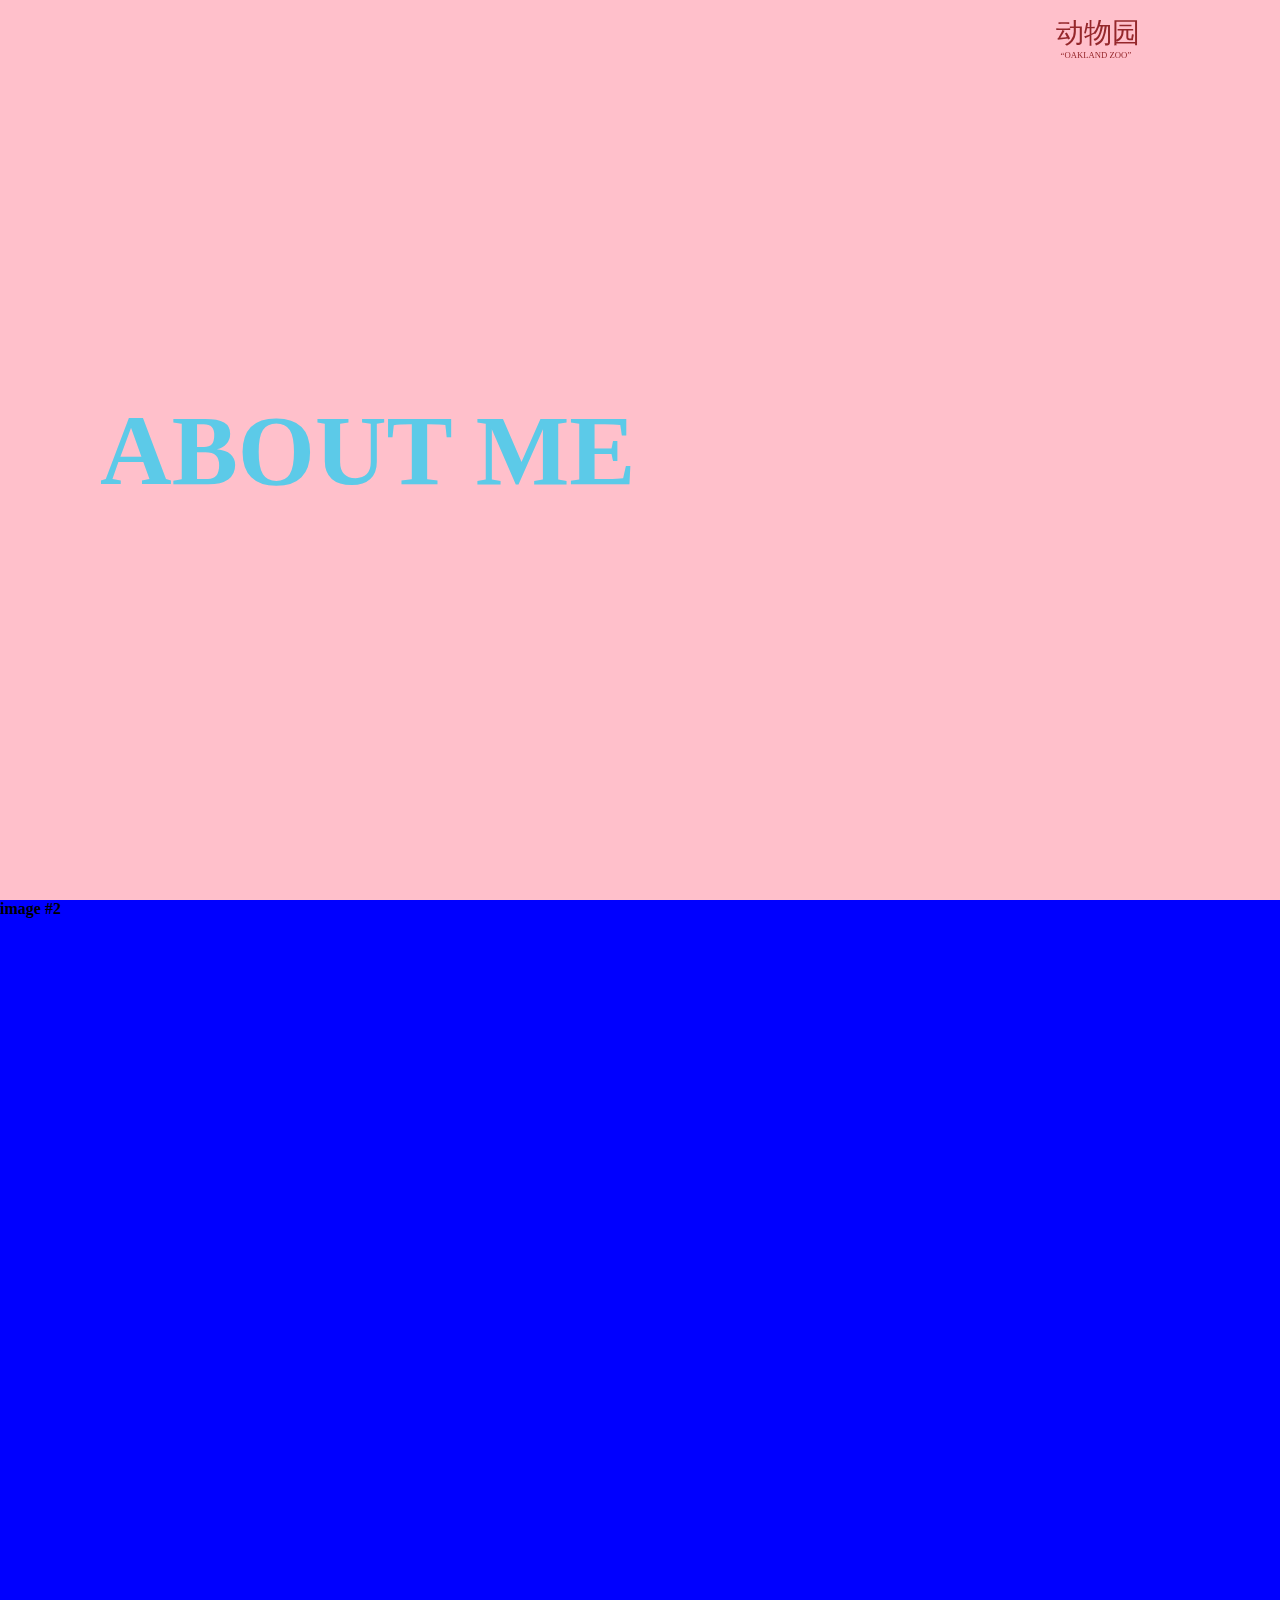
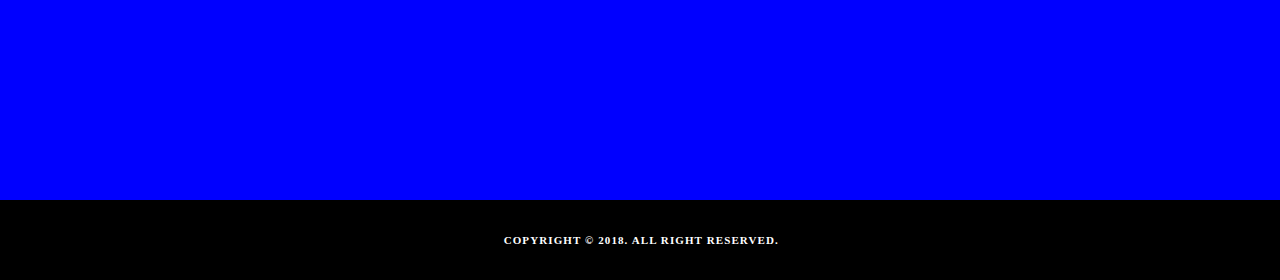
==== pages/about.html @ 06c6c723 "ho" ====
<!DOCTYPE html>
<html>

<head>
  <title>Temp</title>
  <meta charset="utf-8" />
  <script src="https://ajax.googleapis.com/ajax/libs/jquery/3.1.1/jquery.min.js"></script>
  <link rel="icon" href="favicon.gif" type="image/gif" sizes="30x30">
  <link rel="stylesheet" href="https://use.typekit.net/sfn5yct.css">
  <link rel="stylesheet" href="../assets/css/maincss.css" type="text/css" media="screen" />
  <script type="text/javascript" src="../assets/js/myscript.js"></script>

  <meta name="viewport" content="initial-scale=1.0, width=device-width" />

  <style>

  </style>

  <script>
  </script>


</head>

<body>
  <!-- Page Wrapper -->
  <div id="page">
    <!-- Navbar -->
    <div class="headerNav">
      <a href="../index.html">
        <div class="logobox">
          <img width="auto" height="50px" src="../assets/imgs/logo.svg" alt="">
        </div>
      </a>

        <div class="navbox">
          <a href="development.html"> <img class="nav-menu" src="../assets/imgs/CN_tolie_development.svg" alt=""></a>
          <a href="zoo.html"> <img class="nav-menu" src="../assets/imgs/CN_oakland_zoo.svg" alt=""></a>
          <a href="polaroid.html"> <img class="nav-menu" src="../assets/imgs/CN_polaroid.svg" alt=""></a>
          <a href="about.html"><img style="opacity:.5;" class="nav-menu" src="../assets/imgs/CN_about_me.svg" alt=""></a>
        </div>
    </div>
    <!-- /End Navbar -->

    <!-- Home Section -->
    <section id="home-section" class="home-section full-screen">
      <div style="background-color:pink;" class="parallax-hero full-screen home-image" data-top-bottom="transform: translate3d(0px, -200px, 0px)">
        <div class="hs-content">
          <div class="hs-content-inner">
            about me
          </div>
        </div>
      </div>
    </section>
    <!-- End Home Section -->


    <!-- Page2 -->
    <div id="page-2">
      <section style="background-color:blue;" id="portfolio-section" class="full-screen portfolio-section section6">
        image #2
      </section>





      <footer class="footer-section section7">
        <div class="footer-text">
          copyright © 2018. All Right Reserved.
        </div>
      </footer>
    </div>
    <!-- End Page-2 -->


    </div>


</body>
</html>
---- assets/css/maincss.css ----
/*general*/

body {
  font-family: adobe-caslon-pro, serif;
  font-style: normal;
  font-weight: 700;
  color: black;

  margin: 0px;

  text-rendering: optimizeLegibility;
  -webkit-font-smoothing: antialiased;
}



a{
  text-decoration: none;
  transition: all 0.2s;
  transform-origin: center;
  color: #183432;
}

a:hover{

}

a:active {
    background-color: hotpink;
}


h1{

}



h2{

}

h3 {

}

h4 {

}

h5 {

}
h6 {

}

/* end general */

/* header */

.headerNav{
  position: absolute;
  width: 100%;
  padding-top: 16px;
  z-index: 100;
}

.logobox{
  position: absolute;
  left: 100px;

  cursor: pointer;

  transition: 0.1s all linear;
}

.navbox{
  position: absolute;
  right: 100px;
  width: auto;
}

.navbox-home{
  right: 100px;
  width: 80px;
}

.nav-menu{
  margin-top: 4px;
  margin-left: 15px;

  width: auto;
  height: 50px;

  cursor: pointer;

  transition: 0.2s all;
}

.logobox:hover,.nav-menu:hover{
  opacity: .4;
  transform: translate(-2px,-2px);
}

.fixed{
  position: fixed;
}

/* end header */


/* polaroid */
.img-box{
  width: 12.5%;
  height: 200px;
  position: relative;
  float: left;
}
.img-hover{
  width: 100%;
  height: 100%;
  background-color: pink;

  transition: 0.3s;
}
.img-box:hover{
  z-index: 10;
}
.img-box:hover .img-hover{
  transform: scale(1.2);
  z-index: 10;
}

/* end-polaroid */

/* development */
.development-img{
  position: relative;
  float: left;
  margin: 0;
  padding: 0;
  width: 33.33%;
  height: 100vh;
  transition: 1s;
}
/* end development */

.bodytext{
  position: relative;

  border-bottom: solid rgba(0,0,0,0.2) 2px;

  padding-bottom: 30px;
}


/*header*/


.logo1{
  position: absolute;
  width: auto;
  height: 110px;
}

.logoname{
  right: -0.5px;
}

.logospinning{

}



.headerNavbox{


}




.footers{
  text-align: right;
  position: fixed;
  left: 50%;
  margin-left: -150px;
  bottom: 0%;
  width: 300px;
  height: 30px;
  z-index: 10;
  font-size: 12px;
  color: gray;
}



/*end/*/

/*1stindex*/


.columnBox{
  width: 10px;
  height: 120px;
  position: relative;
}

.column0{
  position: relative;
  width: 300px;
  left: 50%;
  margin-left: -150px;
}

.column1{
  position: relative;
  width: 300px;
  left: 50%;
  margin-left: -150px;
  margin-top: 30px;
}

#bio{
  /*background-color: #183432;*/
  /*color: white;*/
}

.columnBio{
  margin-top: -2px;
  padding-top: 40px;
  padding-bottom: 40px;



  /* width: 300px; */
}

#portfolio{

}

.canvas{
  position: relative;
  float: left;
  margin-top: 8vh;
}

.canvasblock{
  width: 100px;
  height: 30px;
}

.tvmode{
  position: relative;
  width: 300px;
  height: 200px;
  transition: all 0.2s;
  cursor: pointer;
  transform-origin: center;
  border-radius: 0.5%;
}



.tvblank{
  background-color: lightgray;
}

#thumbnail{
  width: 100%;
  height: auto;
  border-radius: 0.5%;

  transition: all 0.3s;
}


.section{
  position: relative;
  left: 50%;
  width: 300px;
  height: auto;
  margin-left: -150px;

  margin-bottom: 40px;
}

.intro{
  padding-bottom: 40px;
  border-bottom: solid rgba(0,0,0,0.2) 2px;
  margin-bottom: 40px;
}


.textbox0{
  margin-left: 6px;
}
.textbox1{

}

#pics{
  width: 300px;
  height: auto;
  margin-top: 10px;
  margin-bottom: 10px;
}

#mv1115{
  position: relative;
  width: 300px;
  height: auto;
  margin-top: 10px;
  margin-bottom: 10px;
}
#mv1120{
  position: relative;
  width: 300px;
  height: auto;
  margin-top: 10px;
  margin-bottom: 10px;
}
#mv1116{
  position: relative;
  width: 240px;
  height: auto;
  margin-top: 10px;
  margin-left: -120px;
  left: 50%;
  margin-bottom: 10px;
}
#mv1117{
  position: relative;
  width: 240px;
  height: auto;
  margin-top: 10px;
  margin-left: -120px;
  left: 50%;
  margin-bottom: 10px;
}

.column2{
  position: relative;
  width: 300px;
  height: auto;
  margin-top: 10px;
  margin-bottom: 15px;
}

.columns{
  position: relative;
  float: left;
}
.c1st{
}
.c2rd{
  margin-left: 10px;
}

#pics2L{
  width: 300px;
  height: auto;
  margin-bottom: 5px;
}

#pics2R{
  width: 300px;
  height: auto;

  margin-bottom: 5px;
}

#pics2C{
  width: 300px;
  height: auto;

  margin-bottom: 5px;
}

#pics2C2{
  width: 180px;
  height: auto;
  position: relative;
  left: 50%;
  margin-left: -90px;
  margin-bottom: 5px;
}

#pics2C3{
  width: 210px;
  height: auto;
  position: relative;
  left: 50%;
  margin-left: -105px;
  margin-bottom: 5px;
}

#picsMobile{
  width: 180px;
  height: auto;
  position: relative;
  left: 50%;
  margin-left: -90px;
  transition: 0.3s all;
  margin-top: 10px;
  margin-bottom: 20px;
}

#picsMobile:hover{
  transform: rotate(-2deg);
}

#picsMobile2{
  width: 180px;
  height: auto;
  position: relative;
  left: 50%;
  margin-left: -480px;
  transition: 0.3s all;
  margin-top: -10px;
}

#picsMobile2:hover{
  transform: rotate(-2deg);
}


#iframe1{
  position: relative;
  width: 900px;
  height: 700px;
  left: 50%;
  margin-left: -452px;
  transform: scale(.34);
  transform-origin: 450px 0px;
  margin-bottom: -450px;
}

#pics3{
  width: 150px;
  height: auto;
  margin-left: -4px;
  margin-bottom: -4px;
}

#textexppj2sp{
  margin-bottom: 20px;
}


@media screen and (min-width: 900px) {
  .headerNavbox{
    width: 630px;
    margin-left: -315px;
  }
  .footers{
    width: 630px;
    margin-left: -315px;
  }
  .column0{
    width: 630px;
    margin-left: -315px;
  }
  .column1{
    width: 630px;
    margin-left: -315px;
  }
  .column1Bio{
    width: 570px;
  }
  .tvmode{
    width: 630px;
    height: 420px;

  }
  #thumbnail{
    width: 630px;
    height: 420px;
  }

  .section{
    width: 630px;
    margin-left: -315px;
    margin-bottom: 60px;
  }

  #mv1115{
    width: 630px;
    height: auto;
  }

  #mv1120{
    width: 630px;
    height: auto;
  }

  #mv1117{
    width: 480px;
    margin-left: -240px;
  }

  #pics{
    width: 630px;

  }

  .column2{
    width: 630px;
  }

  #pics2L{
    width: 310px;
  }

  #pics2R{
    width: 310px;
    margin-left: 5px;
  }

  #pics2C{
    width: 630px;
  }

  #pics2C2{
    width: 240px;
    margin-left: -120px;
  }
  #pics2C3{
    width: 310px;
    margin-left: -155px;
  }

  #picsMobile{
    width: 270px;
    margin-left: -135px;
  }
  #picsMobile2{
    width: 270px;
    margin-left: -640px
  }
  #iframe1{
    transform: scale(.6);
    margin-left: -450px;
    margin-bottom: -280px;
  }
  #pics3{
    width: 210px;
  }


}
@media screen and (min-width: 1200px) {

  .footers{
    width: 990px;
    margin-left: -495px;
  }

  .column0{
    width: 990px;
    margin-left: -495px;
  }

  .column1{
    width: 990px;
    margin-left: -495px;
  }
  .tvmode{
    width: 480px;
    height: 320px;
    margin-left: 6px;
    margin-right: 6px;
  }
  #thumbnail{
    width: 480px;
    height: 320px;
    animation-play-state: paused;
  }
  #pics3{
    width: 210px;
  }
}

@media screen and (min-width: 1800px) {
  .footers{
    width: 1480px;
    margin-left: -740px;
  }
  .column0{
    width: 1480px;
    margin-left: -740px;
  }
  .column1{
    width: 1480px;
    margin-left: -740px;
  }


}


/*end1stindex*/


/*media*/

.buttons{
  text-align: center;
  border: 1px solid white;
  border-radius: 2%;
  position: relative;
  width: 60px;
  padding-top: 0.5vh;
  padding-bottom: 0.5vh;
  color: white;
  font-weight: 600;
  background-color: #ffd004;
  left: 50%;
  margin-left: -30px;
  text-transform: uppercase;
  cursor: pointer;
  transition: 0.3s all;
  font-size: 0.8em;
  transform-origin: 30px 20px;

  filter: drop-shadow(2px 2px 0px rgba(0,0,0,0.2));
}

.buttons:hover{
  transform: rotate(-3deg);
  color: #183432;

}


.playbttn{
  cursor: pointer;

}
.psbttn{
  cursor: pointer;
  display: none;
}

#linkbtn{
  color: white;
}

#linkbtn:hover{
  color: #183432;
}


::-moz-selection { /* Code for Firefox */
    /* color: red; */
    background: rgba(92,202,232,1);
}

::selection {
    /* color: red; */
    background: rgba(92,202,232,1);
}

li{
  list-style-type: none;
}

#page{
  position: relative;
  overflow-x: hidden;
  overflow-y: hidden;
  width: 100%;

  background: #00c8aa;
}

#page-2{
  position: relative;
  box-sizing: border-box;
  z-index: 10;

  background-color: white;

}

.home-section{
  position: relative;
  background-size: cover;
  background-repeat: no-repeat;
  background-position: 50% 50%;

  background-color: rgba(92,202,232,1);
}

#bttn-project{
  text-decoration: underline;
  cursor: pointer;
}
#bttn-project:hover{
  background-color: rgba(92,202,232,1);
  color: black;
}

.section6{

}

.section7{
  padding-top: 20px;
  padding-bottom: 20px;
}

.container{
  padding-right: 15px;
  padding-left: 15px;
  margin-right: auto;
  margin-left: auto;


  display: table;
  content: " ";
}

.section-title{
  position: relative;
  text-align: left;
  padding-bottom: 20px;
  z-index: 20;
}

.section-title-more{
  color: rgba(12, 12, 23, 0.9);
  display: inline-block;
  position: relative;


  font-weight: 500;
  letter-spacing: .65em;
  margin-right: -0.65em;
  font-size: .8em;
}

.col-sm-6{
  float: left;
  width: 50%;
  position: relative;
  min-height: 1px;
}

.col-sm-7{
  float: left;
  position: relative;
  min-height: 1px;
}

.full-screen{
  height: 100vh;
  width: 100%;
}


.parallax-hero{
  position: fixed;
  top: 0;
  left: 0;
  background-position: 50% 50%;
  background-repeat: no-repeat;
  background-size: cover;
}

.home-image{
  background-color: black;
  /* background-image: url(../imgs/bg2.jpg); */
}

.hs-content{
  position: absolute;
  top: 0;
  left: 0;
  display: table;
  height: 100%;
  width: 100%;

  text-transform: uppercase;
  color: rgba(92,202,232,1);
}
.hs-content-inner{
  position: relative;
  display: table-cell;
  vertical-align: middle;
  text-align: left;
  width: 100%;
  padding: 0 100px;

  z-index: 5;
  font-size: 6.2em;
}

.row:before{
  display: table;
  content: " ";
}

.section-text{
  margin-bottom: 10.5px;
  font-size: 16px;

  line-height: 1.7;
}
p{
  margin: 0 0 21px;
}

.home-section.overlay:before, .home-section .overlay:before {
    opacity: .7;
}

.home-section.overlay:before, .home-section .overlay:before {
    background-color: rgba(10, 12, 23, 0.7);
    opacity: .5;
}
.overlay:before {
    content: "";
    width: 100%;
    height: 100%;
    position: absolute;
    top: 0;
    left: 0;
}
:before,:after{
      box-sizing: border-box;
}

#about-section{
  background-color: rgba(92,202,232,1);
}

.footer-section{
  background: black;
  overflow-x: hidden;
  text-align: center;
  width: 100%;
}

.footer-text{
  color: white;
  display: inline-block;
  padding-bottom: 12px;
  text-transform: uppercase;
  font-size: 11px;
  letter-spacing: .1em;
  margin-right: -0.23em;
  padding: 14px 0;

}



@media screen and (min-width: 900px) {
  .container{
    width: 750px;
  }
}
@media screen and (min-width: 1200px) {
  .container{
    width: 1053px;
  }

@media screen and (min-width: 1800px) {

}
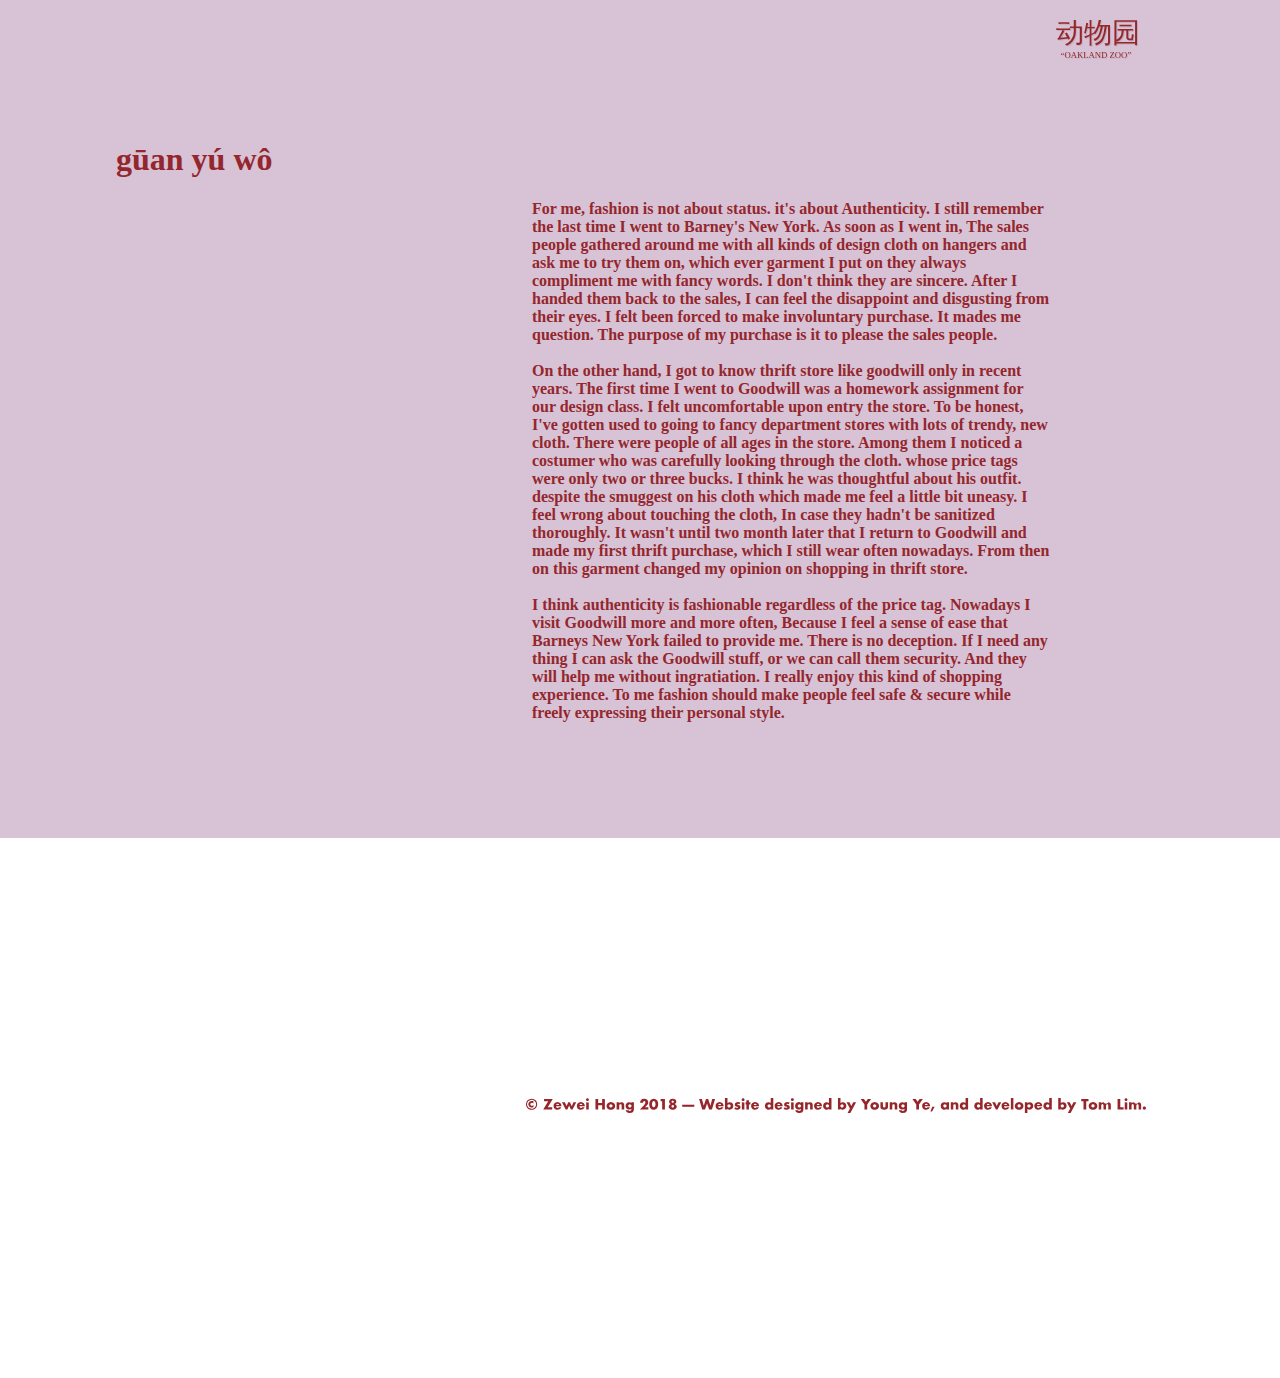
==== commit 54474531: "w" ====
--- a/pages/about.html
+++ b/pages/about.html
@@ -11,10 +11,22 @@
   <link rel="stylesheet" href="../assets/css/maincss.css" type="text/css" media="screen" />
   <script type="text/javascript" src="../assets/js/myscript.js"></script>
 
-  <meta name="viewport" content="initial-scale=1.0, width=device-width" />
+  <!-- <meta name="viewport" content="initial-scale=1.0, width=device-width" /> -->
 
   <style>
-
+  #rudr_instafeed{
+  list-style:none
+}
+#rudr_instafeed li{
+  float:left;
+  width:200px;
+  height:200px;
+  margin:10px
+}
+#rudr_instafeed li img{
+  max-width:100%;
+  max-height:100%;
+}
   </style>
 
   <script>
@@ -38,40 +50,43 @@
           <a href="development.html"> <img class="nav-menu" src="../assets/imgs/CN_tolie_development.svg" alt=""></a>
           <a href="zoo.html"> <img class="nav-menu" src="../assets/imgs/CN_oakland_zoo.svg" alt=""></a>
           <a href="polaroid.html"> <img class="nav-menu" src="../assets/imgs/CN_polaroid.svg" alt=""></a>
-          <a href="about.html"><img style="opacity:.5;" class="nav-menu" src="../assets/imgs/CN_about_me.svg" alt=""></a>
+          <a href="about.html"><img class="nav-menu clicked" src="../assets/imgs/CN_about_me.svg" alt=""></a>
         </div>
     </div>
     <!-- /End Navbar -->
 
-    <!-- Home Section -->
-    <section id="home-section" class="home-section full-screen">
-      <div style="background-color:pink;" class="parallax-hero full-screen home-image" data-top-bottom="transform: translate3d(0px, -200px, 0px)">
-        <div class="hs-content">
-          <div class="hs-content-inner">
-            about me
-          </div>
+
+    <!-- Page2 -->
+    <div id="page-2" class="about-page">
+      <section id="portfolio-section" class="portfolio-section section6">
+
+        <h1 id="body-title">gūan yú wô</h1>
+
+
+        <p class="bodytext">
+          For me, fashion is not about status. it's about Authenticity. I still remember the last time I went to Barney's New York. As soon as I went in, The sales people gathered around me with all kinds of design cloth on hangers and ask me to try them on, which ever garment I put on they always compliment me with fancy words. I don't think they are sincere. After I handed them back to the sales, I can feel the disappoint and disgusting from their eyes. I felt been forced to make involuntary purchase. It mades me question. The purpose of my purchase is it to please the sales people.
+          <br><br>
+          On the other hand, I got to know thrift store like goodwill only in recent years. The first time I went to Goodwill was a homework assignment for our design class. I felt uncomfortable upon entry the store. To be honest, I've gotten used to going to fancy department stores with lots of trendy, new cloth. There were people of all ages in the store. Among them I noticed a costumer who was carefully looking through the cloth. whose price tags were only two or three bucks. I think he was thoughtful about his outfit. despite the smuggest on his cloth which made me feel a little bit uneasy. I feel wrong about touching the cloth, In case they hadn't be sanitized thoroughly. It wasn't until two month later that I return to Goodwill and made my first thrift purchase, which I still wear often nowadays. From then on this garment changed my opinion on shopping in thrift store.
+          <br><br>
+          I think authenticity is fashionable regardless of the price tag. Nowadays I visit Goodwill more and more often, Because I feel a sense of ease that Barneys New York failed to provide me. There is no deception. If I need any thing I can ask the Goodwill stuff, or we can call them security. And they will help me without ingratiation. I really enjoy this kind of shopping experience. To me fashion should make people feel safe & secure while freely expressing their personal style.
+        </p>
+      </section>
+
+    </div>
+
+    <!-- contact -->
+    <div id="contact-section" class="about-section">
+      <div class="container">
+        <div class="col-sm-40">
+          <img class="fish-img" src="../assets/imgs/footer_contact_fish.png" alt="">
+        </div>
+        <div style="padding-top:120px;" class="col-sm-60">
+          <img style="padding-left:10px; width:580px" src="../assets/imgs/footer_contact_all.svg" alt="">
+          <img class="copyright" src="../assets/imgs/copyright.svg" alt="">
         </div>
       </div>
-    </section>
-    <!-- End Home Section -->
-
-
-    <!-- Page2 -->
-    <div id="page-2">
-      <section style="background-color:blue;" id="portfolio-section" class="full-screen portfolio-section section6">
-        image #2
-      </section>
-
-
-
-
-
-      <footer class="footer-section section7">
-        <div class="footer-text">
-          copyright © 2018. All Right Reserved.
-        </div>
-      </footer>
     </div>
+    <!-- end contact -->
     <!-- End Page-2 -->
 
 
--- a/assets/css/maincss.css
+++ b/assets/css/maincss.css
@@ -4,12 +4,10 @@
   font-family: adobe-caslon-pro, serif;
   font-style: normal;
   font-weight: 700;
-  color: black;
-
-  margin: 0px;
-
-  text-rendering: optimizeLegibility;
-  -webkit-font-smoothing: antialiased;
+  margin: 0;
+  padding: 0;
+
+  background-color: #d8c2d5;
 }
 
 
@@ -30,42 +28,36 @@
 }
 
 
-h1{
-
-}
-
-
-
-h2{
-
-}
-
-h3 {
-
-}
-
-h4 {
-
-}
-
-h5 {
-
-}
-h6 {
-
-}
-
 /* end general */
 
 /* header */
 
+.namebox{
+  width: 170px;
+  height: auto;
+
+  position: absolute;
+  left: 225px;
+  top: 71vh;
+}
+
 .headerNav{
-  position: absolute;
+  position: fixed;
   width: 100%;
   padding-top: 16px;
   z-index: 100;
 }
 
+.logo{
+  width: auto;
+  height: 50px;
+  fill: #95272b;
+}
+
+.main-pg-logo{
+  height: 62px;
+}
+
 .logobox{
   position: absolute;
   left: 100px;
@@ -73,6 +65,13 @@
   cursor: pointer;
 
   transition: 0.1s all linear;
+
+  filter: drop-shadow(1px 1px 0px rgba(0,0,0,0.1));
+}
+
+.main-pg-logobox{
+  left: 225px;
+  top: 23.5vh;
 }
 
 .navbox{
@@ -81,10 +80,14 @@
   width: auto;
 }
 
-.navbox-home{
-  right: 100px;
+.main-pg-nav{
+  right: 310px;
+  top: 23vh;
+
   width: 80px;
-}
+
+}
+
 
 .nav-menu{
   margin-top: 4px;
@@ -96,36 +99,168 @@
   cursor: pointer;
 
   transition: 0.2s all;
+
+  filter: drop-shadow(1px 1px 0px rgba(0,0,0,0.1));
+}
+
+.nav-menu-1pg{
+  height: 80px;
+}
+
+.clicked{
+  transform: translate(2px,2px);
+  opacity: .9;
 }
 
 .logobox:hover,.nav-menu:hover{
-  opacity: .4;
-  transform: translate(-2px,-2px);
+  opacity: 1;
+  transform: translate(2px,2px);
 }
 
 .fixed{
+  position: absolute;
+  top: 4680px
+}
+
+/* end header */
+
+/* main 1pg */
+#pg1{
+  display: block;
+  vertical-align: middle;
+}
+
+.main-hero-img{
+  position: absolute;
+  width: 600px;
+  height: 400px;
+
+  top: 50vh;
+  left: 50%;
+
+  margin-left: -300px;
+  margin-top: -200px;
+
+  background-image: url("../imgs/mainpage/main_pg1_1.jpg");
+  background-position: center;
+  background-size: cover;
+}
+
+/* end main 1pg */
+
+/* main 2pg */
+.container{
+
+}
+.main-pg2-img{
+  width: auto;
+  height: 600px;
+  position: relative;
+  left: 50%;
+
+  display: table;
+
+  margin-bottom: 8vh;
+}
+
+.m-pg2-img-1{
+  margin-left: -300px;
+}
+.m-pg2-img-2{
+  margin-left: -400px;
+}
+.m-pg2-img-3{
+  margin-left: -225px;
+}
+/* end main 2pg */
+
+/* hover-img */
+.main-hover-imgs{
   position: fixed;
-}
-
-/* end header */
-
+  z-index: 12;
+
+  width: 100%;
+  height: 100vh
+}
+
+.hover-development{
+  background-image: url("../imgs/mainpage/hover_development.png");
+  background-position: center;
+  background-size:contain;
+  background-repeat: no-repeat;
+}
+
+.hover-zoo{
+  background-image: url("../imgs/mainpage/hover_zoo_02.png");
+  background-position: center;
+  background-size:contain;
+  background-repeat: no-repeat;
+}
+
+.hover-polaroid{
+  background-image: url("../imgs/mainpage/hover_hong037.png");
+  background-position: center;
+  background-size:contain;
+  background-repeat: no-repeat;
+}
+
+.hover-aboutme{
+  background-image: url("../imgs/mainpage/hover_aboutme.png");
+  background-position: center;
+  background-size:contain;
+  background-repeat: no-repeat;
+}
+/* end hover-img */
 
 /* polaroid */
 .img-box{
   width: 12.5%;
-  height: 200px;
-  position: relative;
-  float: left;
+  height: 220px;
+  position: relative;
+  float: left;
+
+  transition: 0.4s all;
 }
 .img-hover{
   width: 100%;
   height: 100%;
-  background-color: pink;
-
-  transition: 0.3s;
-}
+  overflow: hidden;
+
+  transition: 0.4s all;
+}
+.img-polaroid{
+  width: auto;
+  height: 118%;
+  transform: translate(-10px,-10px);
+}
+
+.img-p-1{
+
+}
+.img-p-2{
+
+}
+
+.img-p-4{
+
+  transform: translate(-124px,-24px);
+}
+
+.img-p-7{
+  height: 154%;
+  transform: translate(-3px,-24px);
+}
+.img-p-12{
+  transform: translate(-131px,-24px);
+}
+
+.img-p-39{
+  transform: translate(-51px,-24px);
+}
+
 .img-box:hover{
-  z-index: 10;
+  z-index: 100;
+
 }
 .img-box:hover .img-hover{
   transform: scale(1.2);
@@ -136,533 +271,114 @@
 
 /* development */
 .development-img{
-  position: relative;
-  float: left;
+  position: absolute;
   margin: 0;
   padding: 0;
   width: 33.33%;
   height: 100vh;
-  transition: 1s;
+  transition: 1s all;
+  top: 0px;
+  cursor: pointer;
+
+  opacity: 0.9;
+  overflow: hidden;
+}
+
+.development-img:hover{
+  opacity: 1;
+
+}
+
+.di1{
+  left: 0px;
+}
+
+
+.di2{
+  left: 33.33%;
+}
+.di3{
+  left: 66.66%;
+}
+.di-img-1{
+  position: relative;
+  float: left;
+  height: 100vh;
+
+  margin-right: 20px;
+
+  transition: 1s all;
+}
+.di-img-3{
+  position: relative;
+  height: 100vh;
+  margin-left: -420px;
+  transition: 1s all;
 }
 /* end development */
 
+
+/* zoo */
+.img-zoo-box{
+  position: relative;
+  left: 100px;
+  top: 15vh;
+
+  width: 1080px;
+  height: 520px;
+
+
+  overflow: scroll;
+}
+
+.img-zoo-box-inside{
+  position: relative;
+
+  width: 30130px;
+  height: 520px;
+
+}
+.img-zoo{
+  position: relative;
+  float: left;
+  height: 100%;
+  margin: 0;
+}
+
+
+/* end zoo */
+
+/* about */
+.about-page{
+  padding: 120px 100px 100px 100px;
+}
+
+#body-title{
+  color: #93272d;
+  padding-left: 16px;
+}
+
 .bodytext{
-  position: relative;
-
-  border-bottom: solid rgba(0,0,0,0.2) 2px;
-
-  padding-bottom: 30px;
-}
+  color: #93272d;
+  padding-left: 40%;
+  padding-right: 12%;
+}
+/* end about */
+
 
 
 /*header*/
 
 
-.logo1{
-  position: absolute;
-  width: auto;
-  height: 110px;
-}
-
-.logoname{
-  right: -0.5px;
-}
-
-.logospinning{
-
-}
-
-
-
-.headerNavbox{
-
-
-}
-
-
-
-
-.footers{
-  text-align: right;
-  position: fixed;
-  left: 50%;
-  margin-left: -150px;
-  bottom: 0%;
-  width: 300px;
-  height: 30px;
-  z-index: 10;
-  font-size: 12px;
-  color: gray;
-}
-
-
-
 /*end/*/
 
 /*1stindex*/
 
-
-.columnBox{
-  width: 10px;
-  height: 120px;
-  position: relative;
-}
-
-.column0{
-  position: relative;
-  width: 300px;
-  left: 50%;
-  margin-left: -150px;
-}
-
-.column1{
-  position: relative;
-  width: 300px;
-  left: 50%;
-  margin-left: -150px;
-  margin-top: 30px;
-}
-
-#bio{
-  /*background-color: #183432;*/
-  /*color: white;*/
-}
-
-.columnBio{
-  margin-top: -2px;
-  padding-top: 40px;
-  padding-bottom: 40px;
-
-
-
-  /* width: 300px; */
-}
-
-#portfolio{
-
-}
-
-.canvas{
-  position: relative;
-  float: left;
-  margin-top: 8vh;
-}
-
-.canvasblock{
-  width: 100px;
-  height: 30px;
-}
-
-.tvmode{
-  position: relative;
-  width: 300px;
-  height: 200px;
-  transition: all 0.2s;
-  cursor: pointer;
-  transform-origin: center;
-  border-radius: 0.5%;
-}
-
-
-
-.tvblank{
-  background-color: lightgray;
-}
-
-#thumbnail{
-  width: 100%;
-  height: auto;
-  border-radius: 0.5%;
-
-  transition: all 0.3s;
-}
-
-
-.section{
-  position: relative;
-  left: 50%;
-  width: 300px;
-  height: auto;
-  margin-left: -150px;
-
-  margin-bottom: 40px;
-}
-
-.intro{
-  padding-bottom: 40px;
-  border-bottom: solid rgba(0,0,0,0.2) 2px;
-  margin-bottom: 40px;
-}
-
-
-.textbox0{
-  margin-left: 6px;
-}
-.textbox1{
-
-}
-
-#pics{
-  width: 300px;
-  height: auto;
-  margin-top: 10px;
-  margin-bottom: 10px;
-}
-
-#mv1115{
-  position: relative;
-  width: 300px;
-  height: auto;
-  margin-top: 10px;
-  margin-bottom: 10px;
-}
-#mv1120{
-  position: relative;
-  width: 300px;
-  height: auto;
-  margin-top: 10px;
-  margin-bottom: 10px;
-}
-#mv1116{
-  position: relative;
-  width: 240px;
-  height: auto;
-  margin-top: 10px;
-  margin-left: -120px;
-  left: 50%;
-  margin-bottom: 10px;
-}
-#mv1117{
-  position: relative;
-  width: 240px;
-  height: auto;
-  margin-top: 10px;
-  margin-left: -120px;
-  left: 50%;
-  margin-bottom: 10px;
-}
-
-.column2{
-  position: relative;
-  width: 300px;
-  height: auto;
-  margin-top: 10px;
-  margin-bottom: 15px;
-}
-
-.columns{
-  position: relative;
-  float: left;
-}
-.c1st{
-}
-.c2rd{
-  margin-left: 10px;
-}
-
-#pics2L{
-  width: 300px;
-  height: auto;
-  margin-bottom: 5px;
-}
-
-#pics2R{
-  width: 300px;
-  height: auto;
-
-  margin-bottom: 5px;
-}
-
-#pics2C{
-  width: 300px;
-  height: auto;
-
-  margin-bottom: 5px;
-}
-
-#pics2C2{
-  width: 180px;
-  height: auto;
-  position: relative;
-  left: 50%;
-  margin-left: -90px;
-  margin-bottom: 5px;
-}
-
-#pics2C3{
-  width: 210px;
-  height: auto;
-  position: relative;
-  left: 50%;
-  margin-left: -105px;
-  margin-bottom: 5px;
-}
-
-#picsMobile{
-  width: 180px;
-  height: auto;
-  position: relative;
-  left: 50%;
-  margin-left: -90px;
-  transition: 0.3s all;
-  margin-top: 10px;
-  margin-bottom: 20px;
-}
-
-#picsMobile:hover{
-  transform: rotate(-2deg);
-}
-
-#picsMobile2{
-  width: 180px;
-  height: auto;
-  position: relative;
-  left: 50%;
-  margin-left: -480px;
-  transition: 0.3s all;
-  margin-top: -10px;
-}
-
-#picsMobile2:hover{
-  transform: rotate(-2deg);
-}
-
-
-#iframe1{
-  position: relative;
-  width: 900px;
-  height: 700px;
-  left: 50%;
-  margin-left: -452px;
-  transform: scale(.34);
-  transform-origin: 450px 0px;
-  margin-bottom: -450px;
-}
-
-#pics3{
-  width: 150px;
-  height: auto;
-  margin-left: -4px;
-  margin-bottom: -4px;
-}
-
-#textexppj2sp{
-  margin-bottom: 20px;
-}
-
-
-@media screen and (min-width: 900px) {
-  .headerNavbox{
-    width: 630px;
-    margin-left: -315px;
-  }
-  .footers{
-    width: 630px;
-    margin-left: -315px;
-  }
-  .column0{
-    width: 630px;
-    margin-left: -315px;
-  }
-  .column1{
-    width: 630px;
-    margin-left: -315px;
-  }
-  .column1Bio{
-    width: 570px;
-  }
-  .tvmode{
-    width: 630px;
-    height: 420px;
-
-  }
-  #thumbnail{
-    width: 630px;
-    height: 420px;
-  }
-
-  .section{
-    width: 630px;
-    margin-left: -315px;
-    margin-bottom: 60px;
-  }
-
-  #mv1115{
-    width: 630px;
-    height: auto;
-  }
-
-  #mv1120{
-    width: 630px;
-    height: auto;
-  }
-
-  #mv1117{
-    width: 480px;
-    margin-left: -240px;
-  }
-
-  #pics{
-    width: 630px;
-
-  }
-
-  .column2{
-    width: 630px;
-  }
-
-  #pics2L{
-    width: 310px;
-  }
-
-  #pics2R{
-    width: 310px;
-    margin-left: 5px;
-  }
-
-  #pics2C{
-    width: 630px;
-  }
-
-  #pics2C2{
-    width: 240px;
-    margin-left: -120px;
-  }
-  #pics2C3{
-    width: 310px;
-    margin-left: -155px;
-  }
-
-  #picsMobile{
-    width: 270px;
-    margin-left: -135px;
-  }
-  #picsMobile2{
-    width: 270px;
-    margin-left: -640px
-  }
-  #iframe1{
-    transform: scale(.6);
-    margin-left: -450px;
-    margin-bottom: -280px;
-  }
-  #pics3{
-    width: 210px;
-  }
-
-
-}
-@media screen and (min-width: 1200px) {
-
-  .footers{
-    width: 990px;
-    margin-left: -495px;
-  }
-
-  .column0{
-    width: 990px;
-    margin-left: -495px;
-  }
-
-  .column1{
-    width: 990px;
-    margin-left: -495px;
-  }
-  .tvmode{
-    width: 480px;
-    height: 320px;
-    margin-left: 6px;
-    margin-right: 6px;
-  }
-  #thumbnail{
-    width: 480px;
-    height: 320px;
-    animation-play-state: paused;
-  }
-  #pics3{
-    width: 210px;
-  }
-}
-
-@media screen and (min-width: 1800px) {
-  .footers{
-    width: 1480px;
-    margin-left: -740px;
-  }
-  .column0{
-    width: 1480px;
-    margin-left: -740px;
-  }
-  .column1{
-    width: 1480px;
-    margin-left: -740px;
-  }
-
-
-}
-
-
 /*end1stindex*/
 
 
 /*media*/
 
-.buttons{
-  text-align: center;
-  border: 1px solid white;
-  border-radius: 2%;
-  position: relative;
-  width: 60px;
-  padding-top: 0.5vh;
-  padding-bottom: 0.5vh;
-  color: white;
-  font-weight: 600;
-  background-color: #ffd004;
-  left: 50%;
-  margin-left: -30px;
-  text-transform: uppercase;
-  cursor: pointer;
-  transition: 0.3s all;
-  font-size: 0.8em;
-  transform-origin: 30px 20px;
-
-  filter: drop-shadow(2px 2px 0px rgba(0,0,0,0.2));
-}
-
-.buttons:hover{
-  transform: rotate(-3deg);
-  color: #183432;
-
-}
-
-
-.playbttn{
-  cursor: pointer;
-
-}
-.psbttn{
-  cursor: pointer;
-  display: none;
-}
-
-#linkbtn{
-  color: white;
-}
-
-#linkbtn:hover{
-  color: #183432;
-}
-
-
-::-moz-selection { /* Code for Firefox */
-    /* color: red; */
-    background: rgba(92,202,232,1);
-}
-
-::selection {
-    /* color: red; */
-    background: rgba(92,202,232,1);
-}
 
 li{
   list-style-type: none;
@@ -674,73 +390,13 @@
   overflow-y: hidden;
   width: 100%;
 
-  background: #00c8aa;
+  padding: 0;
 }
 
 #page-2{
   position: relative;
   box-sizing: border-box;
   z-index: 10;
-
-  background-color: white;
-
-}
-
-.home-section{
-  position: relative;
-  background-size: cover;
-  background-repeat: no-repeat;
-  background-position: 50% 50%;
-
-  background-color: rgba(92,202,232,1);
-}
-
-#bttn-project{
-  text-decoration: underline;
-  cursor: pointer;
-}
-#bttn-project:hover{
-  background-color: rgba(92,202,232,1);
-  color: black;
-}
-
-.section6{
-
-}
-
-.section7{
-  padding-top: 20px;
-  padding-bottom: 20px;
-}
-
-.container{
-  padding-right: 15px;
-  padding-left: 15px;
-  margin-right: auto;
-  margin-left: auto;
-
-
-  display: table;
-  content: " ";
-}
-
-.section-title{
-  position: relative;
-  text-align: left;
-  padding-bottom: 20px;
-  z-index: 20;
-}
-
-.section-title-more{
-  color: rgba(12, 12, 23, 0.9);
-  display: inline-block;
-  position: relative;
-
-
-  font-weight: 500;
-  letter-spacing: .65em;
-  margin-right: -0.65em;
-  font-size: .8em;
 }
 
 .col-sm-6{
@@ -761,114 +417,52 @@
   width: 100%;
 }
 
-
-.parallax-hero{
-  position: fixed;
-  top: 0;
-  left: 0;
-  background-position: 50% 50%;
-  background-repeat: no-repeat;
-  background-size: cover;
-}
-
-.home-image{
-  background-color: black;
-  /* background-image: url(../imgs/bg2.jpg); */
-}
-
-.hs-content{
-  position: absolute;
-  top: 0;
-  left: 0;
-  display: table;
-  height: 100%;
-  width: 100%;
-
-  text-transform: uppercase;
-  color: rgba(92,202,232,1);
-}
-.hs-content-inner{
-  position: relative;
-  display: table-cell;
-  vertical-align: middle;
-  text-align: left;
-  width: 100%;
-  padding: 0 100px;
-
-  z-index: 5;
-  font-size: 6.2em;
-}
-
-.row:before{
-  display: table;
-  content: " ";
-}
-
-.section-text{
-  margin-bottom: 10.5px;
-  font-size: 16px;
-
-  line-height: 1.7;
-}
-p{
-  margin: 0 0 21px;
-}
-
-.home-section.overlay:before, .home-section .overlay:before {
-    opacity: .7;
-}
-
-.home-section.overlay:before, .home-section .overlay:before {
-    background-color: rgba(10, 12, 23, 0.7);
-    opacity: .5;
-}
-.overlay:before {
-    content: "";
-    width: 100%;
-    height: 100%;
-    position: absolute;
-    top: 0;
-    left: 0;
-}
-:before,:after{
-      box-sizing: border-box;
-}
-
-#about-section{
-  background-color: rgba(92,202,232,1);
-}
-
-.footer-section{
-  background: black;
-  overflow-x: hidden;
-  text-align: center;
-  width: 100%;
-}
-
-.footer-text{
-  color: white;
-  display: inline-block;
-  padding-bottom: 12px;
-  text-transform: uppercase;
-  font-size: 11px;
-  letter-spacing: .1em;
-  margin-right: -0.23em;
-  padding: 14px 0;
-
-}
+.col-sm-40{
+  width: 40%;
+  position: relative;
+
+  float: left;
+}
+.col-sm-60{
+
+  width: 60%;
+  position: relative;
+
+  float: left;
+}
+
+/* contact */
+
+#contact-section{
+  height: 540px;
+
+  background-color: white;
+}
+
+.fish-img{
+  transform-origin: top middle;
+  padding-left:120px;
+  height: 540px;
+}
+.copyright{
+  margin-top: 140px;
+  width:620px;
+
+}
+
+/* end contact */
+
+.footer{
+
+}
+
 
 
 
 @media screen and (min-width: 900px) {
-  .container{
-    width: 750px;
-  }
 }
 @media screen and (min-width: 1200px) {
-  .container{
-    width: 1053px;
-  }
-
+}
 @media screen and (min-width: 1800px) {
 
 }
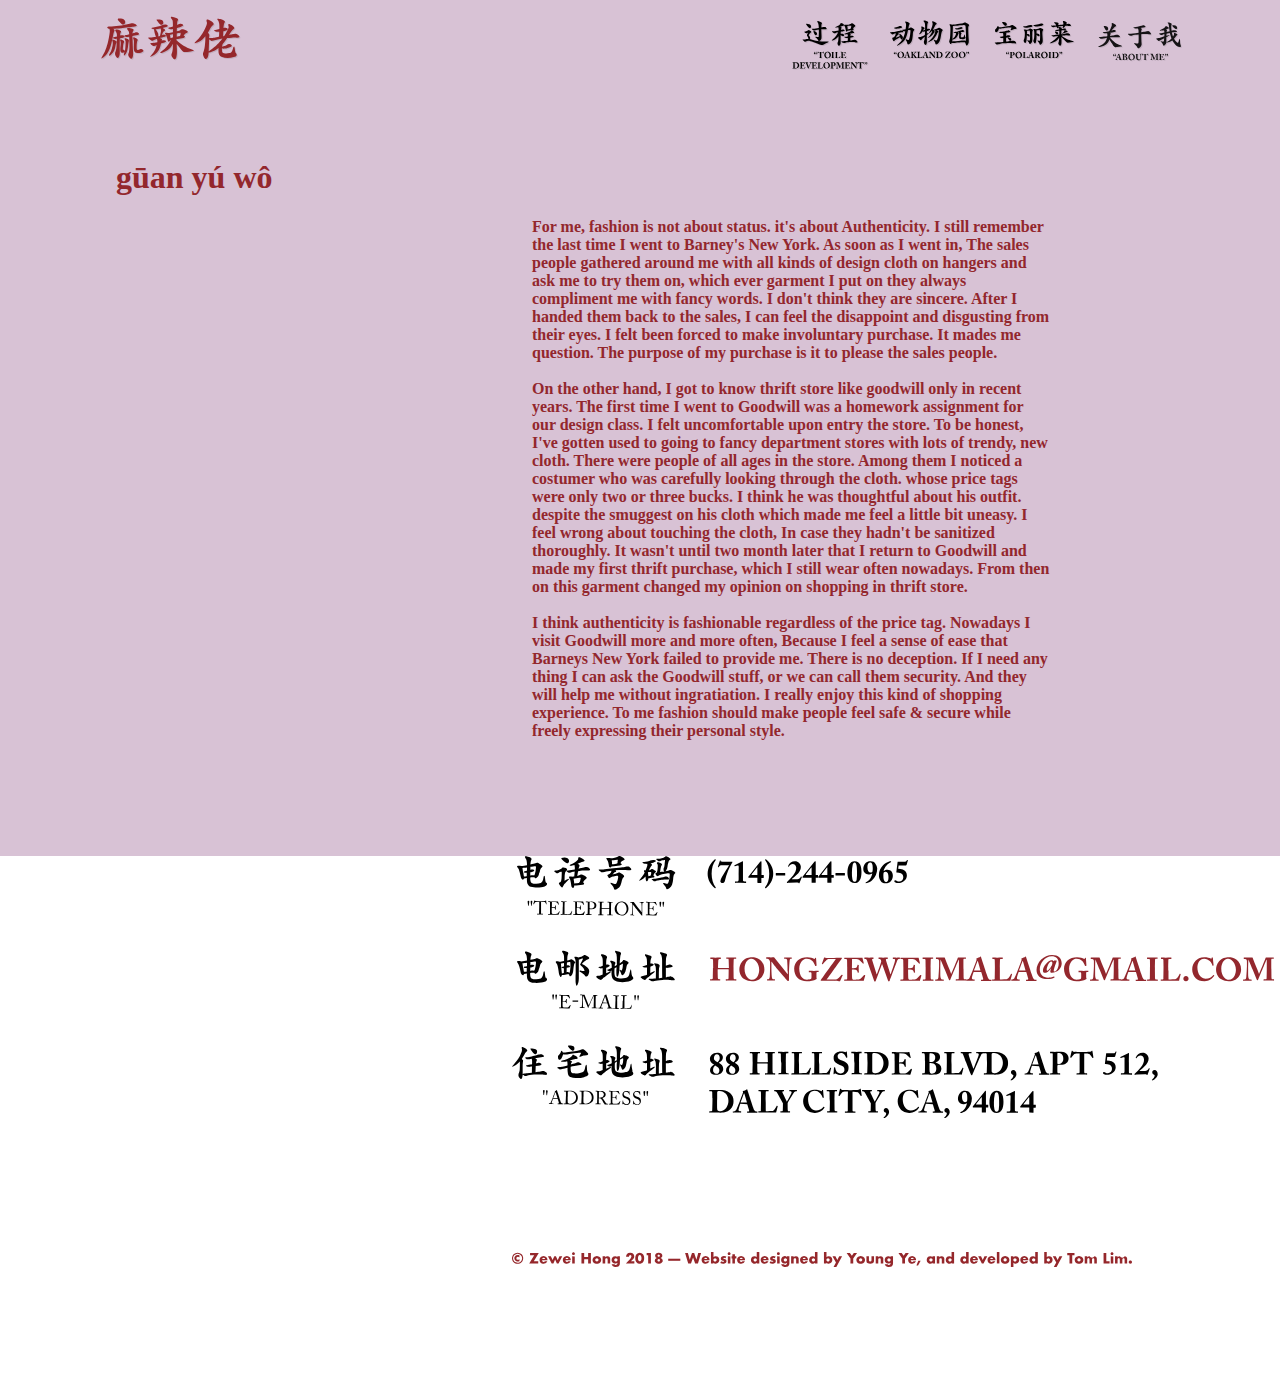
==== commit be5f9996: "wqwe" ====
--- a/pages/about.html
+++ b/pages/about.html
@@ -3,31 +3,16 @@
 <html>
 
 <head>
-  <title>Temp</title>
+  <title>Zewei Hong</title>
   <meta charset="utf-8" />
   <script src="https://ajax.googleapis.com/ajax/libs/jquery/3.1.1/jquery.min.js"></script>
-  <link rel="icon" href="favicon.gif" type="image/gif" sizes="30x30">
+  <link rel="icon" href="../favicon.gif" type="image/gif" sizes="60x60">
   <link rel="stylesheet" href="https://use.typekit.net/sfn5yct.css">
   <link rel="stylesheet" href="../assets/css/maincss.css" type="text/css" media="screen" />
   <script type="text/javascript" src="../assets/js/myscript.js"></script>
 
   <!-- <meta name="viewport" content="initial-scale=1.0, width=device-width" /> -->
 
-  <style>
-  #rudr_instafeed{
-  list-style:none
-}
-#rudr_instafeed li{
-  float:left;
-  width:200px;
-  height:200px;
-  margin:10px
-}
-#rudr_instafeed li img{
-  max-width:100%;
-  max-height:100%;
-}
-  </style>
 
   <script>
   </script>
@@ -42,15 +27,776 @@
     <div class="headerNav">
       <a href="../index.html">
         <div class="logobox">
-          <img width="auto" height="50px" src="../assets/imgs/logo.svg" alt="">
+          <svg class="logo" version="1.1" id="Layer_1" xmlns="http://www.w3.org/2000/svg" xmlns:xlink="http://www.w3.org/1999/xlink" x="0px" y="0px"
+          	 viewBox="0 0 225.9 80.1" style="enable-background:new 0 0 225.9 80.1;" xml:space="preserve">
+          		<g class="st0">
+          			<path class="st1" d="M18.4,43.2c-0.9,3.6-1.9,6.7-3,9.5c-1.1,2.7-2.3,5-3.6,6.9c-1.3,1.9-2.8,3.6-4.3,5c-2.9,2.6-4.6,3.7-5.1,3.4
+          				c-0.5-0.3,0.3-2.2,2.4-5.7c2-3.3,3.7-7.1,5.3-11.6c1.6-4.5,3-9.8,4.1-16c0.4-2,0.6-3.7,0.9-5.2s0.4-2.7,0.5-3.8
+          				c0.1-1.1,0.1-2,0-2.7c-0.1-0.8-0.2-1.5-0.3-2.1c-0.6-0.1-1-0.2-1.2-0.3c-0.3-0.1-0.5-0.2-0.8-0.4c-1.4-0.9-1.9-1.6-1.7-2.2
+          				c0.3-0.6,1.6-0.9,3.9-1c2-0.1,4.3-0.3,6.8-0.5c2.5-0.2,5.1-0.6,7.8-0.9c2.7-0.4,5.4-0.8,8-1.2c2.7-0.5,5.1-1,7.5-1.5
+          				c1.3-0.3,2.4-0.6,3.4-0.8c1-0.2,1.9-0.3,2.7-0.3c0.8,0,1.6,0,2.3,0.2c0.7,0.2,1.5,0.5,2.3,0.9c2,1.2,2.8,2.1,2.5,2.7
+          				c-0.3,0.7-2.1,1.2-5.3,1.5c-0.9,0.1-2,0.2-3.5,0.4s-3.2,0.3-5,0.6c-1.8,0.2-3.7,0.5-5.7,0.7c-2,0.2-3.9,0.5-5.6,0.7
+          				c-2.2,0.3-4.4,0.5-6.7,0.6c-2.3,0.2-4.2,0.3-5.8,0.5c0.9,0.7,1.4,1.3,1.8,1.7c0.3,0.4,0.4,0.9,0.2,1.5c-0.4,0.7-0.7,1.6-1.1,2.8
+          				c-0.4,1.2-0.7,2.6-1,4.3C20.2,35.5,19.3,39.6,18.4,43.2z M25.5,45c0.2-0.7,0.4-1.3,0.6-1.9c0.2-0.5,0.3-1,0.4-1.4
+          				c0-0.4,0-0.8-0.3-1.1c-0.2-0.3-0.6-0.7-1.2-1c-0.6-0.3-1.4-0.7-2.4-1.1c-1.3-0.5-2.2-0.5-2.6-0.3c-0.4,0.3-0.3,1.1,0.2,2.6
+          				c0.6,1.6,0.5,4.4-0.5,8.4c-0.6,2.4-1.1,4.3-1.7,5.9c-0.6,1.6-1.4,3.2-2.3,4.7c-0.7,1.1-1.1,1.9-1.3,2.5c-0.2,0.6-0.1,1,0.1,1.1
+          				c0.2,0.2,0.6,0.1,1.2-0.2c0.6-0.3,1.2-0.7,1.9-1.3c1-0.8,1.8-1.6,2.5-2.5c0.7-0.9,1.4-1.8,2-2.9c0.6-1.1,1.1-2.2,1.5-3.6
+          				c0.4-1.3,0.8-2.8,1.1-4.6C25.1,46.9,25.3,45.7,25.5,45z M31.6,46.1c0-3.5,0.1-6.9,0.2-10.2c0.8-0.1,1.6-0.3,2.5-0.5
+          				c0.9-0.2,1.7-0.4,2.3-0.5c1.9-0.5,2.8-1.1,2.7-2c-0.1-0.9-0.9-1.5-2.5-2c-0.4-0.1-1.1-0.1-2.1,0c-1,0.1-1.9,0.2-2.6,0.3
+          				c0.2-2.2,0.5-3.8,1.1-4.7c0.3-0.4,0.4-0.8,0.5-1.2s0-0.8-0.3-1.1c-0.3-0.4-0.8-0.7-1.4-1.1c-0.7-0.3-1.6-0.6-2.9-0.9
+          				c-4.5-1.1-5.8-0.1-3.8,2.8c0.3,0.5,0.6,1,0.8,1.5c0.3,0.5,0.5,1,0.6,1.5c0.2,0.6,0.3,1.2,0.3,2s0.1,1.7,0.1,2.7
+          				c-0.8,0.3-1.6,0.5-2.5,0.7c-0.9,0.2-1.7,0.4-2.4,0.5c-1,0.2-1.5,0.5-1.6,0.9c-0.1,0.4,0.5,0.9,1.6,1.4c0.6,0.3,1.2,0.4,1.9,0.5
+          				c0.7,0.1,1.6,0,2.9-0.2c-0.1,3.4-0.2,6.3-0.3,8.7c-0.1,2.4-0.3,4.4-0.5,6c-0.2,1.6-0.4,2.9-0.7,3.8c-0.3,1-0.5,1.7-0.8,2.3
+          				c-0.5,1.1-0.7,2.2-0.6,3.4c0.1,1.2,0.4,2.3,1,3.4c1.2,2.1,2.3,3.1,3.4,3c1.1-0.1,1.9-1.3,2.6-3.7c0.2-0.4,0.3-0.8,0.3-1.2
+          				c0-0.4,0.1-0.9,0.2-1.5c0-0.6,0.1-1.3,0.1-2.1s0-1.9,0-3.2C31.6,52.7,31.6,49.6,31.6,46.1z M36.9,13.7c0.7,0.1,1.2-0.1,1.8-0.4
+          				c0.5-0.3,1-0.9,1.3-1.6c0.3-0.8,0.4-1.7,0.3-2.9c-0.1-1.4-0.8-2.5-2.1-3.3c-1.3-0.8-3.5-1.2-6.7-1.3c-1.7-0.1-2.7,0.1-3,0.6
+          				c-0.3,0.5,0.1,1.4,1.1,2.7c0.5,0.6,0.9,1,1.2,1.5c0.4,0.4,0.7,0.8,1.2,1.2c0.4,0.4,0.9,0.8,1.4,1.3c0.5,0.5,1.1,1,1.8,1.6
+          				C35.7,13.3,36.2,13.6,36.9,13.7z M45.8,42.6c0.2-0.9,0.3-1.8,0.5-2.5c0.2-1,0.1-1.7-0.4-2.2c-0.5-0.5-1.7-1.1-3.7-1.8
+          				c-1.5-0.5-2.4-0.5-2.7,0s-0.1,1.3,0.8,2.7c0.5,0.7,0.7,1.8,0.7,3.2c0,1.4-0.1,3.2-0.2,5.3c-0.1,1.8-0.2,3.5-0.4,5
+          				c-0.2,1.5-0.4,3-0.8,4.6c0-0.5-0.1-1.2-0.4-2c-0.3-0.6-0.5-0.9-0.8-0.9c-0.3-0.1-0.8,0-1.4,0.1c-0.1,0.1-0.2,0-0.3-0.1
+          				c-0.1-0.1-0.1-0.4-0.1-0.8c0-0.4,0-1,0.1-1.7c0-0.8,0.2-1.8,0.3-3c0-0.9,0.1-1.6,0.2-2.1c0.1-0.6,0.2-1,0.3-1.5
+          				c0.1-0.4,0.2-0.8,0.3-1.2c0.1-0.4,0.3-0.8,0.5-1.3c0.2-0.5,0.3-0.9,0.3-1.3c0-0.4,0-0.7-0.2-0.9c-0.2-0.3-0.5-0.5-0.9-0.8
+          				c-0.5-0.3-1.1-0.6-1.9-1c-3.1-1.4-4-0.7-2.8,2c0.2,0.4,0.3,1.1,0.4,2.2c0.1,1.1,0,2.6-0.2,4.5c-0.3,2.4-0.5,4.4-0.5,5.9
+          				c0,1.5,0.1,2.7,0.4,3.6c0.3,0.9,0.7,1.4,1.2,1.7c0.6,0.3,1.2,0.5,2,0.5c1.9,0.1,3-0.4,3.3-1.4c-0.1,0.4-0.2,0.7-0.3,1
+          				c-0.1,0.3-0.2,0.7-0.3,1c-0.7,2.5-0.8,3.8-0.3,4c0.5,0.2,1.3-0.5,2.3-2c0.7-0.9,1.2-1.9,1.7-2.9c0.5-1,0.9-2.2,1.2-3.4
+          				c0.4-1.3,0.6-2.6,0.9-4.1c0.2-1.5,0.4-3.1,0.6-4.9C45.5,44.6,45.6,43.5,45.8,42.6z M52.3,41c0.1,2.5,0.2,4.6,0.2,6.6
+          				c0.1,1.9,0.2,3.7,0.2,5.2c0.1,1.6,0.2,3.2,0.3,4.7c0,0.7,0.1,1.4,0.1,2c0,0.6,0,1.2,0,1.8c0,0.6-0.1,1.2-0.2,1.9
+          				c-0.1,0.7-0.2,1.4-0.4,2.2c-0.4,1.9-1.1,3-2,3.2c-0.9,0.2-2-0.5-3.3-2.1c-1.2-1.6-1.9-2.9-2-4c-0.1-1.1,0.1-2.2,0.7-3.4
+          				c0.3-0.7,0.6-1.6,0.8-3c0.2-1.3,0.3-3,0.4-5.2c0-2.1,0-4.6,0-7.6c-0.1-2.9-0.2-6.3-0.3-10.2c-1.6,0.3-2.8,0.4-3.6,0.4
+          				c-0.8,0-1.6-0.1-2.4-0.4c-1.3-0.6-1.8-1.1-1.6-1.5s1-0.8,2.4-1.1c1-0.2,1.9-0.3,2.7-0.5c0.8-0.2,1.7-0.4,2.5-0.6
+          				c-0.1-1.1-0.1-2-0.3-2.7c-0.1-0.7-0.3-1.2-0.4-1.7c-0.2-0.5-0.3-0.8-0.5-1.1c-0.2-0.3-0.4-0.6-0.6-0.8c-1.5-1.9-1.9-3.1-1.3-3.6
+          				c0.6-0.5,2.4-0.4,5.3,0.3c1.3,0.3,2.2,0.6,2.9,0.8c0.7,0.3,1.2,0.5,1.5,0.8c0.3,0.3,0.5,0.6,0.4,0.9c-0.1,0.4-0.2,0.8-0.5,1.2
+          				c-0.3,0.4-0.5,1-0.8,1.8c-0.3,0.8-0.4,1.7-0.5,2.6c0.4-0.1,1-0.3,1.7-0.5c0.8-0.3,1.3-0.5,1.7-0.6c0.7-0.3,1.2-0.4,1.7-0.6
+          				c0.5-0.1,1-0.2,1.4-0.2c0.4,0,0.8,0.1,1.2,0.2s0.8,0.3,1.3,0.6c1.3,0.7,1.8,1.4,1.7,2.1c-0.1,0.7-0.8,1.2-2.1,1.4
+          				c-1.9,0.4-3.6,0.8-4.9,1.1c-1.4,0.3-2.6,0.6-3.8,0.8C52.1,35.7,52.2,38.5,52.3,41z M69.6,56.1c0.2-0.7-0.2-1.4-1-2.2
+          				c-0.9-0.7-1.6-1.1-2.3-1.2c-0.7-0.1-1.4,0.1-2.3,0.5c-0.7,0.4-1.3,0.7-1.8,0.9c-0.6,0.2-1.1,0.3-1.7,0.2c-0.4,0-0.7-0.1-1-0.3
+          				c-0.3-0.2-0.5-0.6-0.6-1.2c-0.1-0.6-0.2-1.4-0.2-2.5c0-1.1,0-2.5,0.1-4.3c0-0.8,0.1-1.5,0.2-2.1c0-0.6,0.1-1.1,0.2-1.6
+          				c0.1-0.5,0.2-0.9,0.3-1.4c0.1-0.4,0.3-0.9,0.5-1.3c0.2-0.5,0.3-0.9,0.3-1.3c0-0.4-0.1-0.7-0.3-1c-0.2-0.3-0.5-0.6-1-1
+          				c-0.5-0.4-1.2-0.8-2.1-1.2c-1.6-0.9-2.7-1.1-3.4-0.6c-0.7,0.4-0.7,1.2,0,2.4c0.2,0.5,0.4,0.9,0.5,1.4c0.1,0.5,0.2,1.1,0.3,1.9
+          				c0,0.8,0.1,1.7,0,2.7c0,1.1-0.1,2.4-0.1,4c-0.1,2.4-0.1,4.3,0,5.8c0.1,1.5,0.4,2.7,0.8,3.6c0.4,0.9,1,1.5,1.7,2
+          				c0.8,0.4,1.8,0.7,3,0.9c1.1,0.1,2.2,0.1,3.6-0.1c1.3-0.2,2.6-0.5,3.9-1.1C68.6,57.4,69.4,56.8,69.6,56.1z"/>
+          			<path class="st1" d="M104,33.2c-1.6,0.4-3.1,0.8-4.4,1.1c-1.4,0.4-2.7,0.7-4,1.1c2.1,0.7,3.3,1.3,3.7,1.8
+          				c0.4,0.5,0.2,1.3-0.6,2.4c1.5-0.4,2.5-0.6,3.2-0.6c0.7,0,1.4,0.1,2.1,0.2c1.3,0.3,1.9,0.8,1.9,1.4c0,0.6-0.8,1.2-2.4,1.7
+          				c-1,0.3-1.9,0.6-2.9,0.9c-1,0.3-1.9,0.6-2.8,0.9c-0.5,2.3-1,4.4-1.7,6.3c-0.7,1.9-1.5,3.6-2.6,5.2c-1.1,1.6-2.3,3-3.8,4.3
+          				c-1.5,1.3-3.3,2.6-5.4,3.8c-2.4,1.4-3.6,2-3.8,1.7c-0.2-0.3,0.6-1.5,2.5-3.7c1.8-2.1,3.1-4,4.1-5.6s1.8-3.4,2.5-5.3
+          				c0.3-0.9,0.5-1.6,0.7-2.3c0.2-0.7,0.4-1.4,0.6-2c-0.6,0.2-1.1,0.4-1.6,0.6c-0.5,0.2-0.9,0.3-1.2,0.5c-1,0.5-1.9,0.7-2.7,0.5
+          				c-0.8-0.2-1.9-0.8-3.2-2c-0.8-0.7-1.3-1.2-1.5-1.5c-0.3-0.4-0.3-0.6-0.2-0.8c0.2-0.2,0.5-0.3,1-0.3c0.5,0,1.2-0.1,2.1-0.2
+          				c1.2,0,2.5-0.2,3.9-0.3c1.4-0.2,2.8-0.5,4.3-0.9c0.1-1,0.1-1.9,0-2.7c-0.1-0.8-0.3-1.6-0.5-2.4c-1.4,0.4-2.5,0.8-3.5,1.1
+          				c-1,0.4-1.8,0.7-2.4,1c-0.6,0.3-1,0.4-1.4,0.6c-0.4,0.1-0.8,0.1-1.2,0C82,39.2,81.5,39,81,38.6c-0.6-0.4-1.3-0.9-2.1-1.6
+          				c-1.4-1.2-2-1.9-1.8-2.1c0.2-0.3,1.4-0.4,3.7-0.4c0.9,0,2.1-0.1,3.8-0.3c1.7-0.2,3.5-0.5,5.4-0.8c-0.3-0.3-0.5-0.6-0.7-0.9
+          				C89,32,88.9,31.5,88.7,31c-0.3-1-0.6-2-0.9-3.1c-0.3-1.1-0.5-2.2-0.8-3.5c-0.2-0.7-0.3-1.3-0.3-1.8c-0.1-0.5-0.1-1-0.1-1.4
+          				c-0.6-0.1-1.1-0.2-1.4-0.3c-3.7-1.1-3.6-1.9,0.2-2.6c2.6-0.5,5.1-0.9,7.3-1.4c2.3-0.5,4.8-1.4,7.4-2.6c2.4-1,4.5-1.1,6.6-0.2
+          				c1.4,0.6,2,1.2,1.8,2c-0.1,0.8-0.9,1.3-2.4,1.7c-1.1,0.3-2.1,0.6-3,0.8c-1,0.3-1.9,0.5-2.7,0.8c0.2,0.1,0.3,0.2,0.5,0.3
+          				c0.2,0.1,0.4,0.2,0.6,0.3c1.1,0.5,1.8,1,2.2,1.4c0.4,0.4,0.6,0.8,0.6,1.2c0,0.4-0.2,0.7-0.5,1c-0.4,0.3-0.8,0.6-1.2,0.8
+          				c-0.7,0.4-1.3,1.1-1.8,2.1c-0.5,1.1-1.1,2.5-1.7,4.4c0.7-0.3,1.2-0.5,1.5-0.7s0.7-0.3,1-0.3s0.6-0.1,0.9-0.1c0.3,0,0.6,0.1,1,0.2
+          				c1.5,0.4,2.2,0.9,2.2,1.7S105.3,32.9,104,33.2z M93.4,30.7c0,0.7-0.1,1.3-0.4,1.9c1.3-0.3,2.3-0.5,3.1-0.7
+          				c0.8-3.3,1.3-5.7,1.5-7.4c0.2-1.7,0.1-2.9-0.2-3.8c-0.1-0.1-0.1-0.2-0.1-0.3c0-0.1-0.1-0.2-0.1-0.3c-3.4,0.8-6.2,1.1-8.2,1.1
+          				c1.6,2.2,2.7,4,3.4,5.3C93,28,93.4,29.3,93.4,30.7z M101.4,10.7c0,0.8-0.2,1.4-0.5,1.9s-0.7,0.9-1.1,1.2c-0.5,0.3-1,0.4-1.5,0.4
+          				c-0.6,0-1.1-0.2-1.7-0.6c-0.9-0.7-1.7-1.5-2.5-2.4c-0.8-0.9-1.4-1.8-2-2.7c-0.6-0.8-1-1.3-1.2-1.7c-0.3-0.4-0.3-0.7-0.2-0.9
+          				c0.1-0.2,0.4-0.3,0.9-0.3c0.5,0,1.2,0,2.2,0c2.9,0,4.9,0.4,6,1.2C100.8,7.5,101.3,8.8,101.4,10.7z M146.3,53.1
+          				c2.8,1,4.1,1.8,4,2.3c-0.1,0.5-1.2,0.9-3.3,1.2c-3,0.5-5.4,0.8-7.2,1c-1.8,0.2-3.2,0.3-4.3,0.2c-1.1-0.1-1.9-0.4-2.5-0.9
+          				c-0.6-0.5-1.3-1.2-2.1-2.1c-1.3-1.5-2.5-3-3.7-4.6c-1.2-1.6-2.6-3.4-4.3-5.5c0,1.5,0.1,2.9,0.1,4.1s0,2.3,0.2,3.2
+          				c0,1.8,0.1,3.3,0.1,4.6c0,1.3,0,2.5-0.1,3.5c-0.1,1.1-0.2,2-0.3,2.9c-0.1,0.9-0.3,1.8-0.5,2.7c-0.5,2.1-1.3,3.3-2.3,3.6
+          				c-1,0.3-2.3-0.6-3.7-2.5c-0.6-0.8-1.1-1.4-1.4-2c-0.3-0.6-0.5-1.2-0.6-1.8s0-1.2,0.2-1.9s0.4-1.5,0.8-2.4c0.4-0.8,0.7-2.3,1-4.6
+          				c0.3-2.3,0.4-5.5,0.5-9.5c-1,1.9-2.1,3.5-3.2,4.9c-1.1,1.4-2.3,2.6-3.6,3.7c-1.3,1.1-2.7,2-4.3,2.9c-1.5,0.8-3.2,1.6-5,2.2
+          				c-2.6,1-4,1.2-4.2,0.8c-0.2-0.4,0.9-1.5,3.1-3.3c2.9-2.3,5.4-4.8,7.6-7.5c2.2-2.7,4.3-5.9,6.3-9.6l-1.1,0.2
+          				c-0.8,1.5-1.5,2.2-2.3,2.2c-0.8,0-1.4-0.9-1.8-2.6c-0.6-2-1.1-3.8-1.6-5.3c-0.5-1.6-1-2.6-1.4-3.2c-1.2-1.7-1.6-2.7-1.1-2.9
+          				c0.5-0.3,2.1-0.2,4.8,0.2c1.2-0.2,2.4-0.4,3.7-0.6c1.3-0.2,2.6-0.5,4-0.8V21c-1.9,0.2-3.5,0.1-4.9-0.2c-1.9-0.5-2.9-0.9-2.8-1.4
+          				c0-0.5,1.1-0.9,3.2-1.4c0.6-0.1,1.3-0.3,2.1-0.5c0.8-0.2,1.6-0.5,2.4-0.8c0-2.1,0-3.8-0.1-5.1c-0.1-1.3-0.1-2.4-0.2-3.2
+          				c-0.1-0.8-0.3-1.4-0.5-1.8c-0.2-0.4-0.5-0.8-0.8-1.2c-1.6-1.9-2.1-3.1-1.5-3.7c0.6-0.6,2.6-0.4,6.2,0.7c1.5,0.5,2.6,0.9,3.4,1.3
+          				c0.8,0.4,1.3,0.8,1.6,1.2c0.3,0.4,0.3,0.8,0.2,1.3c-0.2,0.5-0.4,1-0.8,1.7c-0.3,0.5-0.5,1.2-0.6,2.4s-0.2,2.4-0.2,4
+          				c1.6-0.9,2.8-1.4,3.8-1.6c1-0.2,2.2-0.1,3.5,0.2c1.9,0.5,2.7,1.2,2.5,2c-0.3,0.8-1.4,1.6-3.5,2.4c-1.3,0.5-2.5,0.9-3.6,1.3
+          				c-1.1,0.4-2.1,0.7-3,1l-0.2,5c1.4-0.4,2.6-0.8,3.5-1.1c1-0.3,1.6-0.6,1.9-0.8c0.7-0.5,1.2-0.8,1.7-1.1c0.5-0.3,1-0.4,1.5-0.5
+          				c0.5,0,1.1,0,1.7,0.2c0.6,0.2,1.4,0.4,2.3,0.8c1.6,0.6,2.7,1.1,3.5,1.5c0.8,0.5,1.3,0.9,1.5,1.3c0.2,0.4,0.1,0.8-0.3,1.2
+          				c-0.4,0.4-1,0.8-1.8,1.3c-1.2,0.7-2.1,1.3-2.7,1.9c-0.6,0.6-1.2,1.3-1.8,2.1c1.7,0.9,2.3,1.7,2,2.4c-0.4,0.8-1.8,1.4-4.4,1.8
+          				c-1.6,0.3-3.2,0.5-4.6,0.7c-1.5,0.2-3,0.5-4.4,0.7v1.8c2.6,2.4,4.8,4.3,6.7,5.7c1.9,1.5,3.7,2.7,5.3,3.7c1.7,1,3.4,1.8,5.2,2.5
+          				C141.9,51.5,143.9,52.3,146.3,53.1z M116.9,29.1c-0.8,0.1-1.5,0.2-2.4,0.4c-0.8,0.2-1.7,0.3-2.6,0.5c0.3,0.9,0.5,1.8,0.6,2.7
+          				c0.2,0.9,0.3,1.7,0.5,2.6c0.7-0.2,1.4-0.3,2-0.5c0.6-0.2,1.3-0.3,1.9-0.4V29.1z M123,33.2c1-0.2,1.9-0.4,2.7-0.6
+          				c0.8-0.2,1.5-0.3,2.2-0.5c0.7-0.7,1.1-1.7,1.2-3.1c0.2-1,0.2-1.5,0-1.8c-0.2-0.2-0.7-0.3-1.5-0.1c-0.5,0.1-1.1,0.2-1.9,0.3
+          				c-0.8,0.1-1.7,0.3-2.7,0.5V33.2z"/>
+          			<path class="st1" d="M209.8,49.1c-4.1,1.7-7.2,2.7-9.4,3c-2.2,0.4-3.9,0.3-5-0.3c-0.1,1-0.1,2,0,3c0,1.9,0.3,3.1,0.8,3.7
+          				s1.3,1.1,2.5,1.3c1.1,0.3,2.3,0.3,3.8,0.3s3.1-0.3,4.8-0.7c0.8-0.2,1.4-0.4,1.9-0.6s1-0.6,1.4-1.1c0.4-0.5,0.8-1.1,1.2-1.9
+          				c0.3-0.8,0.7-1.8,1-3.1c0.7-2.6,1.4-3.9,2-3.9s1,1.4,1.3,4.3c0.2,1.7,0.3,3,0.6,4.1c0.2,1.1,0.6,1.9,1.2,2.5
+          				c1.1,1.3,1.4,2.4,0.9,3.4c-0.4,1-1.8,1.9-4.3,2.6c-3.4,1-6.7,1.5-10,1.6c-3.2,0-6.5-0.6-9.9-2c-2.2-0.9-3.6-2.5-4.2-4.7
+          				c-0.6-2.3-0.7-5.4-0.5-9.3c-1.5,1.2-2.9,2.2-4.5,3c-1.5,0.9-3,1.6-4.4,2.3c-1.4,0.7-2.7,1.1-4,1.5c-1.2,0.3-2.2,0.5-2.9,0.5
+          				c-0.1,1.6-0.3,3-0.5,4.3c-0.2,1.2-0.5,2.3-1,3.3c-0.8,1.8-1.7,2.7-2.9,2.7c-1.2,0-2.2-0.9-3.2-2.9c-0.5-1-0.9-1.8-1.1-2.6
+          				c-0.3-0.8-0.4-1.5-0.4-2.3s0.1-1.6,0.4-2.6c0.3-0.9,0.6-2,1.1-3.4c0.2-0.5,0.4-1.2,0.6-2.2c0.2-1,0.4-2.1,0.6-3.4
+          				c0.2-1.3,0.4-2.7,0.5-4.3c0.2-1.6,0.3-3.2,0.4-4.8c0.1-1.8,0.2-3.3,0.2-4.5c0-1.3,0-2.4,0-3.4c-1.1,1.3-2.2,2.5-3.2,3.5
+          				c-1,1-2,1.9-3.1,2.7c-1,0.8-2.1,1.5-3.2,2.1c-1.1,0.6-2.2,1.2-3.4,1.7c-2.6,1.1-4,1.5-4.3,1.2c-0.3-0.3,0.4-1.3,2.2-3.1
+          				c2.9-2.8,5.4-5.7,7.5-8.6c2.1-2.9,4-5.9,5.7-9.1c1.6-2.9,2.8-5.5,3.6-7.9c0.8-2.4,1-4.2,0.5-5.4c-0.4-1-0.6-1.8-0.5-2.5
+          				s0.4-1.1,0.9-1.3c0.5-0.2,1.3-0.1,2.3,0.3c1,0.4,2.3,1.1,4,2.1c1.4,0.9,2.4,1.7,3,2.4s1,1.3,1.2,1.9c0.1,0.6,0,1.1-0.3,1.5
+          				c-0.3,0.5-0.8,0.9-1.5,1.3c-0.5,0.3-1,0.9-1.7,1.8c-0.7,0.9-1.6,2.4-2.7,4.5c-1,1.8-2,3.5-3,5.1c1.4,1,2.1,2,2.3,3.1
+          				c0.2,1.1,0.1,2.5-0.3,4.3c-0.1,0.3-0.1,0.5-0.1,0.8c0,0.3,0,0.6,0,0.9c0.4-0.3,1.1-0.4,2.3-0.5c0.8,0,1.6-0.1,2.3-0.2
+          				c0.7,0,1.5-0.1,2.4-0.3c0.9-0.1,1.8-0.3,3-0.5c1.1-0.2,2.5-0.4,4.1-0.7c0.5-0.1,0.8-0.2,1.1-0.2c0.2,0,0.5-0.1,0.8-0.1l0.3-8.1
+          				c-1.4,0.1-2.5,0.1-3.5,0.1c-1,0-1.7-0.1-2.1-0.3c-1.7-0.7-2.5-1.3-2.6-1.7c-0.1-0.4,0.7-0.7,2.1-0.9c2.2-0.3,4.2-0.8,6.3-1.4
+          				c0.2-3.9,0-6.9-0.3-9c-0.4-2.1-0.9-3.6-1.6-4.6C188,6,187.6,5,188.2,4.6c0.6-0.4,2.5-0.2,6,0.8c1.6,0.5,2.8,0.9,3.6,1.3
+          				c0.9,0.4,1.5,0.9,1.8,1.3c0.4,0.5,0.5,0.9,0.5,1.4c-0.1,0.5-0.3,1-0.6,1.6c-0.5,0.7-0.8,1.8-1.1,3.2c-0.3,1.5-0.5,3.1-0.6,5
+          				c0.9-0.3,1.6-0.4,2.4-0.3s1.5,0.2,2.4,0.4c1.5,0.4,2.1,1,1.9,1.9c-0.2,0.9-1,1.5-2.4,2c-0.8,0.3-1.5,0.5-2.2,0.7
+          				c-0.7,0.2-1.5,0.4-2.3,0.6l-0.4,8c0.3-0.1,0.6-0.2,0.9-0.2c0.3,0,0.6-0.1,0.9-0.2c1.8-2.9,3.2-5.2,4.2-7.1s1.7-3.4,2.1-4.5
+          				c0.5-1.1,0.7-2,0.8-2.6c0-0.6,0-1.2-0.2-1.6c-0.6-2.1-0.5-3.3,0.3-3.6c0.8-0.3,2.5,0.5,5.1,2.3c1.2,0.9,2.1,1.6,2.7,2.2
+          				c0.6,0.6,1,1.1,1.1,1.6c0.2,0.5,0.1,0.9-0.2,1.3c-0.3,0.4-0.6,0.8-1.1,1.2c-1,0.8-2,1.8-3.1,3.3c-1.1,1.4-2.4,3.4-3.9,5.8
+          				c0.9-0.2,1.7-0.4,2.4-0.6c0.8-0.2,1.5-0.4,2.2-0.6c2.7-0.8,4.7-1.1,6.2-0.9c1.5,0.2,2.8,0.8,3.9,2c1.6,1.6,2.2,2.8,1.8,3.5
+          				c-0.3,0.7-1.6,1-4,0.9c-2.8-0.1-5.4-0.1-8,0c-2.6,0.1-5.1,0.3-7.5,0.5c-1.1,1.7-2.2,3.3-3.4,4.9c-1.2,1.6-2.4,3.2-3.8,4.7
+          				c-0.2,0.6-0.4,1.3-0.6,2c-0.2,0.7-0.3,1.5-0.4,2.3c1.5-0.3,2.7-0.6,3.7-1c1-0.4,2.1-0.8,3.1-1.4c1.8-1,3.1-1.5,4.1-1.7
+          				s2,0,3.1,0.5c1,0.5,1.5,1.2,1.5,2C211.2,48.1,210.8,48.7,209.8,49.1z M189,44.6c0.6-0.6,1.2-1.2,1.8-2s1.4-1.6,2-2.4
+          				c0.7-0.8,1.3-1.6,1.9-2.3s1.1-1.3,1.4-1.8c-2.6,0.5-5,0.9-7.3,1.5s-4.6,1.1-6.9,1.7c-0.8,0.2-1.4,0.4-1.8,0.5
+          				c-0.5,0.1-0.9,0.1-1.2,0.1s-0.6-0.1-0.9-0.3c-0.3-0.2-0.7-0.4-1.1-0.7c-1.1-0.8-1.7-1.4-2-1.8c-0.1,1.4-0.1,3-0.2,4.9
+          				c-0.1,1.9-0.1,3.8-0.2,5.8c-0.1,1.9-0.1,3.7-0.2,5.3c-0.1,1.6-0.1,2.7-0.1,3.4c0.6-0.5,1.2-0.9,1.8-1.3c1-0.7,2.1-1.5,3.4-2.4
+          				c1.3-1,2.5-2,3.8-3c1.2-1,2.4-2,3.4-2.9C187.7,45.9,188.5,45.2,189,44.6z"/>
+          		</g>
+
+          </svg>
         </div>
       </a>
 
         <div class="navbox">
-          <a href="development.html"> <img class="nav-menu" src="../assets/imgs/CN_tolie_development.svg" alt=""></a>
-          <a href="zoo.html"> <img class="nav-menu" src="../assets/imgs/CN_oakland_zoo.svg" alt=""></a>
-          <a href="polaroid.html"> <img class="nav-menu" src="../assets/imgs/CN_polaroid.svg" alt=""></a>
-          <a href="about.html"><img class="nav-menu clicked" src="../assets/imgs/CN_about_me.svg" alt=""></a>
+          <a href="development.html">
+            <svg class="nav-menu" version="1.1" id="Layer_1" xmlns="http://www.w3.org/2000/svg" xmlns:xlink="http://www.w3.org/1999/xlink" x="0px" y="0px"
+            	 viewBox="0 0 166.5 104" style="enable-background:new 0 0 166.5 104;" xml:space="preserve">
+               <g id="Layer_2_1_">
+               	<g id="Layer_1-2">
+               		<g class="st0">
+               			<path class="st1" d="M77.4,47.3c-2.6,1.3-4.7,2.4-6.1,3.1c-1.5,0.7-2.8,1.2-3.8,1.4s-2,0.2-2.8,0.1c-0.9-0.2-1.9-0.5-3.2-1
+               				c-3.8-1.4-6.8-2.6-9.1-3.4c-2.3-0.9-4.1-1.6-5.5-2.1s-2.5-0.9-3.2-1.1c-0.8-0.2-1.5-0.5-2.2-0.7c-1.5-0.4-2.8-0.5-4-0.3
+               				s-2.7,0.6-4.4,1.4c-0.4,0.2-0.7,0.3-1,0.4c-0.3,0.1-0.6,0.1-1,0c-0.3-0.1-0.7-0.3-1.2-0.6s-1-0.7-1.7-1.3c-1.5-1.2-2.2-2-2-2.5
+               				c0.2-0.4,1.2-0.5,3-0.3c0.7,0.1,1.4,0.1,2.2-0.1c0.8-0.1,1.9-0.3,3.1-0.6c1.2-0.3,2.4-0.3,3.7-0.2c0-1.1-0.2-2-0.4-2.7
+               				s-0.6-1.3-1-1.9c-0.5-0.6-0.9-1.1-1.1-1.5c-0.3-0.4-0.4-0.9-0.4-1.4s0.1-1.1,0.3-1.7s0.6-1.4,1.1-2.3c0.4-0.7,0.5-1.1,0.4-1.2
+               				s-0.3-0.2-0.6-0.1c-0.8,0.3-1.4,0.5-1.8,0.6c-0.5,0.1-0.9,0.2-1.2,0.2c-0.4,0-0.7-0.1-1-0.3c-0.3-0.2-0.7-0.4-1.2-0.7
+               				c-1.4-1-2.1-1.6-1.9-1.9c0.1-0.3,1-0.5,2.7-0.8c1-0.2,1.9-0.4,2.7-0.7c0.8-0.3,1.5-0.7,2.1-1.2c0.4-0.3,0.8-0.6,1.1-0.7
+               				c0.3-0.2,0.6-0.2,1-0.2s0.7,0.1,1.2,0.3c0.4,0.2,1,0.5,1.7,0.9c0.8,0.5,1.3,0.9,1.7,1.2c0.4,0.4,0.6,0.7,0.7,1
+               				c0.1,0.3,0,0.6-0.2,0.9s-0.5,0.6-0.9,0.9c-2.1,1.7-3.4,3.2-3.9,4.4c-0.6,1.2-0.4,2.1,0.5,2.7c1,0.7,1.6,1.5,1.8,2.6
+               				c0.3,1.1,0.2,2.4-0.3,4c0.5,0.1,1,0.2,1.5,0.3s1,0.2,1.6,0.4c3.7,1,6.9,1.8,9.6,2.4c2.7,0.6,5.3,1,7.6,1.3
+               				c2.4,0.3,4.7,0.5,7.1,0.5s5,0,8.1-0.1c2.2-0.1,3.4,0.1,3.6,0.4C80.3,45.6,79.4,46.3,77.4,47.3z M43.7,14c0,0.6-0.1,1.1-0.4,1.6
+               				c-0.2,0.5-0.6,0.8-1,1s-0.9,0.3-1.3,0.3c-0.5-0.1-1-0.3-1.6-0.8c-0.7-0.6-1.4-1.3-2.2-2.1c-0.7-0.8-1.5-1.8-2.4-3
+               				c-0.5-0.7-0.9-1.3-1.1-1.7c-0.2-0.4-0.3-0.7-0.1-0.9c0.2-0.3,0.5-0.4,1-0.4s1.2,0,2.2,0.1c2.6,0.2,4.4,0.8,5.4,1.7
+               				S43.7,12.1,43.7,14z M74.6,15.5c1.5,1.4,2,2.5,1.6,3.1c-0.4,0.7-2.1,0.9-5.1,0.7c-0.7-0.1-1.5-0.1-2.6-0.1c-1,0-2.2,0.1-3.4,0.1
+               				c0.1,5.3,0.3,9.9,0.5,13.8c0,1.1,0,2.1,0,3c0,0.8-0.1,1.6-0.2,2.2c-0.1,0.6-0.4,1.2-0.7,1.8c-0.3,0.6-0.7,1.2-1.2,1.9
+               				c-0.9,1.1-1.8,1.7-2.7,1.8s-1.6-0.3-2-1.3c-0.7-1.8-2.1-3.5-4-5.1c-1.5-1.2-2.2-2-1.9-2.3s1.3-0.3,3.1,0.1
+               				c1.3,0.3,2.3,0.4,2.8,0.3c0.5-0.1,0.8-0.4,0.8-0.9c0.1-1.6,0.2-3.8,0.3-6.4s0.1-5.4,0.1-8.3c-1.1,0.2-2.3,0.4-3.6,0.6
+               				c-1.2,0.2-2.5,0.5-3.8,0.8c-1.4,0.3-2.5,0.5-3.2,0.4c-0.8-0.1-1.5-0.5-2.2-1.1c-1.3-1.1-1.9-1.7-1.8-2c0.2-0.3,1.1-0.4,2.8-0.5
+               				c1.6-0.1,3.4-0.2,5.5-0.5c2-0.3,4.1-0.6,6.2-1c-0.1-2.7-0.3-5.1-0.7-7.2s-0.9-3.5-1.4-4.1c-1.2-1.4-1.4-2.4-0.7-2.8
+               				s2.5-0.2,5.3,0.9c2,0.8,3.2,1.5,3.7,2.2c0.5,0.6,0.5,1.4,0.1,2.2c-0.4,0.7-0.7,1.7-0.8,3c-0.1,1.2-0.2,2.9-0.1,5
+               				c0.8-0.2,1.6-0.3,2.2-0.5c1.1-0.3,2-0.5,2.8-0.6c0.7-0.2,1.4-0.2,1.9-0.2s1,0.2,1.3,0.3C73.8,14.9,74.2,15.1,74.6,15.5z
+               				 M56.2,28.3c0,0.8-0.1,1.4-0.3,1.9s-0.5,0.9-0.9,1.1s-0.8,0.3-1.3,0.3s-0.9-0.2-1.4-0.6c-0.7-0.5-1.2-1.1-1.6-1.9
+               				c-0.4-0.8-0.9-2-1.5-3.6c-0.4-1.2-0.5-1.9-0.3-2.3c0.2-0.3,1-0.3,2.5,0.1s2.7,1.1,3.5,2C55.7,26.4,56.1,27.3,56.2,28.3z"/>
+               		</g>
+               		<g class="st0">
+               			<path class="st1" d="M112.4,20.2c1.3,0.7,1.9,1.2,1.7,1.7c-0.2,0.5-1.4,0.9-3.6,1.3c-0.9,0.2-1.8,0.4-2.6,0.5
+               				c-0.8,0.1-1.6,0.3-2.3,0.5c0,0.7-0.1,1.3-0.1,2.1c0,0.7,0,1.5-0.1,2.4c1.1-0.1,1.9-0.2,2.6-0.1c0.7,0,1.2,0.1,1.7,0.2
+               				s0.9,0.3,1.2,0.5s0.6,0.5,0.9,0.9c0.4,0.5,0.7,1,0.7,1.5c0.1,0.4,0,0.8-0.2,1.1s-0.5,0.6-0.9,0.7c-0.4,0.1-0.8,0.2-1.3,0.1
+               				c-1-0.2-1.8-0.5-2.6-0.9c-0.7-0.4-1.4-0.9-2.2-1.5c0,1.8,0,3.7,0,5.8s0,4.2,0.1,6.4c0,1.1,0,2,0,2.8s-0.1,1.5-0.1,2.1
+               				c-0.1,0.6-0.2,1.2-0.3,1.7s-0.4,1-0.6,1.5c-0.7,1.5-1.6,2.2-2.6,2.3s-1.8-0.6-2.4-2.2C99.3,51,99.1,50.5,99,50
+               				c-0.2-0.5-0.2-0.9-0.2-1.4s0.1-1,0.2-1.5s0.4-1.2,0.7-1.9c0.2-0.3,0.3-0.7,0.4-1.2s0.2-1.1,0.3-2c0.1-0.8,0.2-1.9,0.3-3.2
+               				c0.1-1.3,0.2-3,0.2-5.1c-1.3,1.8-2.8,3.3-4.5,4.6s-3.7,2.5-6,3.6c-2,0.9-3.1,1.2-3.5,0.9c-0.3-0.3,0.4-1.2,2.1-2.8
+               				c3-2.7,5.5-5.3,7.3-7.9s3.1-4.9,3.9-6.8c-1.3,0.3-2.4,0.6-3.2,0.8c-0.8,0.2-1.5,0.5-2,0.8c-0.6,0.3-1.1,0.5-1.5,0.7
+               				s-0.9,0.2-1.3,0.1s-0.9-0.3-1.4-0.6c-0.5-0.3-1.1-0.8-1.9-1.4c-1.2-1-1.8-1.6-1.6-2c0.2-0.3,1.2-0.5,3.1-0.5
+               				c1.2,0,2.8-0.1,4.7-0.4c2-0.2,4-0.6,6-1c0-1.8,0-3.2-0.1-4.1s-0.3-1.8-0.6-2.5c-0.7,0.1-1.3,0.2-2.1,0.3
+               				c-0.7,0.1-1.6,0.2-2.4,0.3c-1.4,0.1-2.2,0-2.3-0.4c-0.2-0.4,0.6-0.9,2.2-1.6c1.6-0.7,3-1.3,4.1-1.9c1.1-0.6,2-1.1,2.8-1.7
+               				c0.7-0.5,1.2-1,1.6-1.4c0.3-0.4,0.5-0.9,0.6-1.3c0.1-0.9,0.5-1.4,1.2-1.4c0.7-0.1,1.9,0.4,3.5,1.4c1,0.6,1.7,1.2,2.2,1.6
+               				c0.4,0.5,0.7,0.9,0.7,1.3c0,0.4-0.2,0.7-0.6,0.9s-0.9,0.5-1.6,0.6c-0.6,0.2-1.1,0.4-1.6,0.6c-0.5,0.2-1,0.4-1.6,0.6
+               				c-0.4,0.2-0.8,0.4-1.2,0.5c-0.4,0.2-0.7,0.3-1.1,0.4c0.7,0.3,1.2,0.6,1.6,0.8s0.6,0.5,0.7,0.7s0.1,0.5,0.1,0.7
+               				c-0.1,0.3-0.2,0.6-0.3,0.9c-0.2,0.5-0.4,1-0.5,1.5s-0.2,1.2-0.3,2.1c0.4-0.1,0.7-0.2,1.1-0.3c0.3-0.1,0.6-0.2,0.9-0.3
+               				c1-0.3,1.8-0.5,2.4-0.5C110.9,19.7,111.6,19.9,112.4,20.2z M131.5,27.1c-0.4,0-0.9,0.1-1.3,0.2c-0.5,0.1-0.9,0.2-1.3,0.4
+               				c-0.7,0.2-1.5,0.4-2.2,0.6s-1.5,0.3-2.2,0.5c0.9,0.4,1.4,0.7,1.6,0.9c0.2,0.2,0.2,0.6,0.1,0.9c-0.2,0.5-0.3,0.9-0.4,1.2
+               				s-0.2,0.8-0.2,1.3c1.1-0.3,2.1-0.5,2.8-0.6c0.7,0,1.4,0.1,2,0.3c1.5,0.6,2.2,1.2,2.2,1.8c-0.1,0.6-0.8,1-2.3,1.3
+               				c-0.6,0.2-1.3,0.3-2.1,0.5c-0.8,0.1-1.7,0.2-2.6,0.3l-0.2,5.8c1.5-0.2,2.7-0.4,3.8-0.6c1.1-0.2,1.9-0.4,2.4-0.5
+               				c1.5-0.4,2.8-0.5,3.8-0.3c1.1,0.2,2,0.7,2.9,1.5c0.8,0.8,1.4,1.5,1.8,2.1c0.3,0.6,0.4,1.1,0.2,1.4c-0.2,0.3-0.8,0.5-1.6,0.6
+               				s-2.1-0.1-3.7-0.4c-0.6-0.1-1.4-0.2-2.4-0.3s-2.1-0.1-3.3-0.1s-2.5,0-3.8,0s-2.6,0.1-3.8,0.2c-1.2,0.1-2.4,0.2-3.5,0.4
+               				s-2,0.3-2.8,0.6c-0.9,0.3-1.7,0.5-2.3,0.6c-0.6,0.1-1.2,0.2-1.6,0.1c-0.5,0-0.9-0.2-1.3-0.3c-0.4-0.2-0.8-0.5-1.3-0.8
+               				c-0.7-0.5-1.3-0.9-1.6-1.2c-0.3-0.3-0.4-0.6-0.3-0.8s0.5-0.3,1.2-0.4c0.7-0.1,1.7-0.1,3-0.1c0.7,0,1.8-0.1,3.5-0.3
+               				s3.5-0.4,5.5-0.6l0.1-6c-1,0.1-1.8,0.1-2.5,0.1s-1.3-0.1-1.6-0.2c-2-0.6-3-1.1-3.2-1.4c-0.2-0.4,0.9-0.7,3-0.9
+               				c0.5-0.1,1.2-0.2,1.9-0.2c0.7-0.1,1.5-0.2,2.4-0.4c0-1,0-1.9-0.1-2.7s-0.2-1.5-0.4-2.1c-0.8,0.1-1.6,0.2-2.3,0.3
+               				c-0.7,0.1-1.4,0.1-2,0.1c-0.9,0.1-1.6,0-2.1-0.1s-0.7-0.3-0.8-0.5c0-0.2,0.1-0.4,0.5-0.7c0.4-0.2,0.9-0.5,1.7-0.7
+               				c1.7-0.4,3.3-0.9,4.7-1.4c1.4-0.5,2.6-1,3.6-1.4c1-0.5,1.8-0.9,2.4-1.3s0.9-0.8,1.1-1.1c0.2-0.7,0.6-1,1.1-1.1
+               				c0.5-0.1,1.2,0.2,2.2,0.9c0.5,0.4,1,0.7,1.3,1s0.7,0.6,1.2,1c0.9,0.7,1.3,1.3,1.2,1.8C133.5,26.7,132.8,27,131.5,27.1z
+               				 M132.7,8.9c1,0.7,1.7,1.2,2.2,1.7s0.8,0.9,0.9,1.3c0.1,0.4,0,0.7-0.3,1.1c-0.3,0.3-0.7,0.7-1.1,1c-0.2,0.2-0.5,0.4-0.7,0.5
+               				c-0.2,0.2-0.4,0.4-0.7,0.7s-0.5,0.7-0.8,1.2s-0.7,1.1-1.1,1.8c0.6,0.5,1,0.9,1.2,1.3s0.2,0.7,0,1s-0.5,0.5-1,0.7
+               				s-1.1,0.2-1.8,0.2c-0.9,0-2.1,0-3.7,0.1s-3.6,0.4-6.2,0.8c-0.2,0.5-0.5,1-0.8,1.3c-0.3,0.4-0.7,0.6-1.1,0.6s-0.7-0.2-1-0.6
+               				s-0.5-1.1-0.7-2.2c-0.4-2.6-0.9-4.7-1.4-6.2s-1-2.5-1.5-3c-0.3-0.4-0.6-0.7-0.7-1.1c-0.1-0.3,0-0.6,0.2-0.8s0.7-0.3,1.3-0.3
+               				c0.7,0,1.6,0,2.7,0.1c1.2-0.1,2.3-0.2,3.4-0.4s2.1-0.4,3-0.6c0.9-0.2,1.6-0.5,2.3-0.7c0.7-0.2,1.1-0.5,1.4-0.7
+               				c0.4-0.3,0.8-0.5,1.1-0.6c0.4-0.1,0.8-0.2,1.2-0.1c0.4,0.1,0.9,0.3,1.5,0.5C131.2,8,131.9,8.4,132.7,8.9z M127.3,13.6
+               				c0.2-0.9,0.2-1.4,0.1-1.6c-0.1-0.2-0.4-0.3-0.8-0.3c-0.6,0-1.6,0.1-2.9,0.3s-2.8,0.3-4.5,0.5c0.2,1,0.4,2.1,0.5,3.3
+               				s0.2,2.4,0.2,3.7c1.3-0.3,2.5-0.5,3.5-0.7s1.8-0.4,2.5-0.6C126.3,17.4,126.8,15.9,127.3,13.6z"/>
+               		</g>
+               	</g>
+               </g>
+               <g class="st0">
+               	<path class="st1" d="M49.7,69.5c0-1.9,1.7-3,2-3.2c0.2-0.1,0.4-0.2,0.5-0.2s0.2,0.1,0.2,0.1s-0.1,0.2-0.2,0.3c-0.3,0.2-1,1.1-1,2
+               		c0,0.2,0.1,0.5,0.3,0.5c0.2,0.1,0.9,0.3,0.9,1.2c0,0.6-0.5,1-1.1,1C50.5,71.4,49.7,70.7,49.7,69.5z M53.1,69.5c0-1.9,1.7-3,2-3.2
+               		c0.2-0.1,0.4-0.2,0.5-0.2s0.2,0.1,0.2,0.1s-0.1,0.2-0.2,0.3c-0.3,0.2-1,1.1-1,2c0,0.2,0.1,0.5,0.3,0.5c0.2,0.1,0.9,0.3,0.9,1.2
+               		c0,0.6-0.5,1-1.1,1C54,71.4,53.1,70.7,53.1,69.5z"/>
+               	<path class="st1" d="M62.4,67.3h-0.6c-0.6,0-1.7,0-2.4,0.3c-0.4,0.3-1.2,1.4-1.6,2c-0.1,0.1-0.1,0.1-0.2,0.1l-0.4-0.1
+               		c-0.1,0-0.1-0.1-0.1-0.2c0.2-0.8,0.8-3.1,0.9-3.5c0.1-0.2,0.1-0.3,0.3-0.3s0.2,0.1,0.3,0.3c0.2,0.3,0.5,0.4,1.2,0.5
+               		c1,0.1,1.7,0.1,3.6,0.1h1c2,0,2.7-0.1,3.5-0.1c0.4,0,1.1-0.2,1.3-0.5c0.2-0.2,0.3-0.3,0.4-0.3s0.2,0.1,0.2,0.3l0.5,3.6
+               		c0,0.1,0,0.1-0.1,0.2l-0.4,0.1c-0.1,0-0.1,0-0.2-0.2c-0.4-0.6-1.1-1.6-1.5-2c-0.5-0.3-2.1-0.3-2.5-0.3H65v5c0,0.3,0,5.3,0,5.6
+               		c0,0.5,0.2,0.7,0.6,0.7h0.8c0.2,0,0.2,0.1,0.2,0.2v0.4c0,0.1,0,0.1-0.2,0.1s-0.8-0.1-2.8-0.1c-1.9,0-2.7,0.1-2.9,0.1
+               		c-0.1,0-0.2-0.1-0.2-0.2v-0.3c0-0.1,0-0.2,0.1-0.2h0.9c0.4,0,0.6-0.2,0.6-0.5c0-0.4,0-5.9,0-6.2v-4.6H62.4z"/>
+               	<path class="st1" d="M73.9,78.3c-1.3-0.8-2.6-2.7-2.6-5.3c0-1.1,0.3-2.8,1.7-4.5c1.6-1.9,3.6-2.3,5.2-2.3c1.5,0,2.9,0.2,4.4,1.4
+               		c1.4,1.1,2.5,2.9,2.5,5.4c0,1.3-0.4,2.7-1.4,3.9c-1.2,1.5-2.7,2.5-5.5,2.5C76.8,79.5,75.3,79.2,73.9,78.3z M82.2,73.1
+               		c0-3.9-2.6-6.1-4.1-6.1c-0.4,0-1.3-0.1-2.4,1c-1.1,1-1.6,2.9-1.6,4.4c0,4.6,2.6,6.2,4.1,6.2C81.6,78.6,82.2,74.6,82.2,73.1z"/>
+               	<path class="st1" d="M97.8,73.6c0,0.3,0,4.2,0.1,4.9h1c0.8,0,1.7,0,2.6-0.1s2.2-2.2,2.5-2.9c0.1-0.1,0.1-0.2,0.2-0.1l0.4,0.1
+               		c0.1,0,0.1,0.1,0,0.2s-0.8,3.1-0.9,3.6c-0.5,0-5.7-0.1-7.3-0.1c-1.8,0-2.4,0.1-2.7,0.1c-0.1,0-0.1,0-0.1-0.2v-0.5
+               		c0-0.1,0-0.1,0.1-0.1h0.6c0.7,0,0.8-0.3,0.8-0.5c0-0.3,0.1-4.8,0.1-5.9v-1c0-1.2,0-3.1-0.1-3.3c0-0.5-0.1-0.6-0.5-0.6h-0.7
+               		c-0.1,0-0.1-0.1-0.1-0.2v-0.4c0-0.1,0-0.1,0.1-0.1c0.2,0,0.8,0.1,2.5,0.1c2.1,0,2.9-0.1,3-0.1s0.2,0.1,0.2,0.2V67
+               		c0,0.1,0,0.1-0.2,0.1h-0.8c-0.6,0-0.6,0.2-0.6,0.7c0,0.2-0.1,3-0.1,4.2L97.8,73.6L97.8,73.6z"/>
+               	<path class="st1" d="M87.5,71.7c0-0.4-0.1-3.7-0.1-3.9c0-0.4-0.2-0.6-0.6-0.6h-0.9c-0.1,0-0.1,0-0.1-0.1v-0.5
+               		c0-0.1,0.1-0.1,0.1-0.1c0.2,0,1.1,0.1,2.9,0.1s2.4-0.1,2.7-0.1c0.1,0,0.1,0.1,0.1,0.2V67c0,0.1-0.1,0.1-0.1,0.1H91
+               		c-0.5,0-0.7,0.1-0.7,0.5c0,0.2-0.1,4.2-0.1,4.4v1.4c0,0.2,0.1,4.3,0.1,4.5c0,0.6,0.3,0.6,0.6,0.6h0.7c0.1,0,0.1,0,0.1,0.1v0.5
+               		c0,0.1-0.1,0.1-0.2,0.1c-0.2,0-0.9-0.1-2.6-0.1c-1.9,0-2.7,0.1-2.9,0.1c-0.1,0-0.1,0-0.1-0.1v-0.5c0-0.1,0.1-0.1,0.1-0.1h0.5
+               		c0.4,0,0.7-0.1,0.8-0.5c0-0.3,0.1-4.2,0.1-5.1L87.5,71.7L87.5,71.7z"/>
+               	<path class="st1" d="M109.9,72.3c0.8,0,1.6-0.1,1.8-0.1c0.3-0.1,0.6-0.2,0.8-0.6c0.2-0.3,0.4-0.8,0.4-1.1c0-0.1,0.1-0.2,0.1-0.2
+               		l0.5,0.1c0.1,0,0.2,0,0.1,0.1c-0.1,0.3-0.1,1.2-0.1,1.9c0,0.8,0.1,1.7,0.1,2.1c0,0.1-0.1,0.1-0.1,0.1l-0.4,0.1
+               		c-0.1,0-0.1,0-0.1-0.1c-0.1-0.3-0.3-0.7-0.4-0.9c-0.2-0.3-0.6-0.6-1-0.6c-0.5-0.1-1-0.1-1.8-0.1v1c0,1,0.1,2.7,0.1,3
+               		c0,0.9,0.2,1.3,0.4,1.4c0.3,0.1,0.6,0.2,1.5,0.2c0.3,0,1.1,0,1.4-0.1c0.4,0,0.9-0.2,1.4-0.6s1.5-1.5,1.8-1.9
+               		c0.1-0.1,0.1-0.1,0.2-0.1l0.3,0.2c0.1,0,0.1,0.1,0.1,0.1l-0.8,2.7c-0.1,0.2-0.2,0.3-0.4,0.3c-0.1,0-0.5,0-1.6,0c-1.2,0-3.1,0-6.2,0
+               		c-0.7,0-1.2,0-1.5,0c-0.4,0-0.6,0-0.8,0c-0.1,0-0.2-0.1-0.2-0.2v-0.4c0-0.1,0.1-0.2,0.2-0.2h0.5c0.8,0,0.9-0.1,0.9-0.8v-6
+               		c0-1.5,0-3.7-0.1-3.9c-0.1-0.6-0.3-0.7-0.7-0.7h-0.7c-0.1,0-0.1-0.1-0.1-0.2v-0.4c0-0.1,0-0.1,0.1-0.1c0.4,0,1,0.1,2.7,0.1h6.3
+               		c0.3,0,0.6,0,0.7,0s0.1,0,0.1,0.1c0.1,0.3,0.7,2.7,0.7,2.9c0,0.1,0,0.1-0.1,0.2l-0.3,0.1c-0.1,0-0.2,0-0.2-0.1
+               		c-0.1-0.1-1.7-1.8-2.1-2s-0.9-0.5-1.4-0.5l-2.4-0.1L109.9,72.3z"/>
+               </g>
+               <g class="st0">
+               	<path class="st1" d="M7.1,92.5c0-0.5-0.1-3-0.1-3.3c-0.1-0.4-0.3-0.5-0.6-0.5H5.5c-0.1,0-0.1,0-0.1-0.1v-0.5C5.3,88,5.4,88,5.5,88
+               		c0.2,0,1,0.1,2.8,0.1C8.8,88,10.6,88,11,88c2.4,0,4.4,0.2,6.1,1.6c1.2,1,2,2.5,2,4.6s-0.6,3.4-1.8,4.7c-1.7,1.9-4.8,1.9-6,1.9
+               		c-0.3,0-2.4-0.1-3.4-0.1c-1.6,0-2.3,0.1-2.5,0.1c-0.1,0-0.1,0-0.1-0.2v-0.5c0-0.1,0.1-0.1,0.1-0.1h0.9c0.3,0,0.5-0.1,0.6-0.4
+               		C7,99.2,7,95.2,7,93.8L7.1,92.5L7.1,92.5z M9.8,94.3c0,0.2,0,3.3,0,4.4c0,0.4,0.1,0.6,0.3,1c0.2,0.3,0.8,0.4,1.4,0.4
+               		c1,0,2.4-0.5,3.4-1.8c0.7-1,1.3-2.4,1.3-4.1c0-1.5-0.6-3-1.5-3.9c-1-1.1-2.5-1.6-3.6-1.6c-0.5,0-0.8,0-1,0.1
+               		c-0.3,0.1-0.3,0.4-0.4,0.8c0,0.8,0,3.1,0,3.4v1.3H9.8z"/>
+               	<path class="st1" d="M24.9,93.9c0.8,0,1.6-0.1,1.8-0.1c0.3-0.1,0.6-0.2,0.8-0.6c0.2-0.3,0.4-0.8,0.4-1.1c0-0.1,0.1-0.2,0.1-0.2
+               		l0.5,0.1c0.1,0,0.2,0,0.1,0.1c-0.1,0.3-0.1,1.2-0.1,1.9c0,0.8,0.1,1.7,0.1,2.1c0,0.1-0.1,0.1-0.1,0.1l-0.4,0.1
+               		c-0.1,0-0.1,0-0.1-0.1c-0.1-0.3-0.3-0.7-0.4-0.9c-0.2-0.3-0.6-0.6-1-0.6c-0.5-0.1-1-0.1-1.8-0.1v1.1c0,1,0.1,2.7,0.1,3
+               		c0,0.9,0.2,1.3,0.4,1.4c0.3,0.1,0.6,0.2,1.5,0.2c0.3,0,1.1,0,1.4-0.1c0.4,0,0.9-0.2,1.4-0.6s1.5-1.5,1.8-1.9
+               		c0.1-0.1,0.1-0.1,0.2-0.1l0.3,0.2c0.1,0,0.1,0.1,0.1,0.1l-0.8,2.7c-0.1,0.2-0.2,0.3-0.4,0.3c-0.1,0-0.5,0-1.6,0c-1.2,0-3.1,0-6.2,0
+               		c-0.7,0-1.2,0-1.5,0c-0.4,0-0.6,0-0.8,0c-0.1,0-0.2-0.1-0.2-0.2v-0.4c0-0.1,0.1-0.2,0.2-0.2h0.5c0.8,0,0.9-0.1,0.9-0.8v-6
+               		c0-1.5,0-3.7-0.1-3.9c-0.1-0.6-0.3-0.7-0.7-0.7h-0.7c-0.1,0-0.1-0.1-0.1-0.2v-0.4c0-0.1,0-0.1,0.1-0.1c0.4,0,1,0.1,2.7,0.1h6.3
+               		c0.3,0,0.6,0,0.7,0s0.1,0,0.1,0.1c0.1,0.3,0.7,2.7,0.7,2.9c0,0.1,0,0.1-0.1,0.2l-0.3,0.1c-0.1,0-0.2,0-0.2-0.1
+               		c-0.1-0.1-1.7-1.8-2.1-2s-0.9-0.5-1.4-0.5l-2-0.1L24.9,93.9z"/>
+               	<path class="st1" d="M40.5,88.1C40.5,88,40.5,88,40.5,88.1c0.3-0.1,1.1,0,2.3,0c1.7,0,2.1-0.1,2.3-0.1c0.1,0,0.1,0,0.1,0.2v0.5
+               		c0,0.1,0,0.1-0.1,0.1h-0.4c-0.3,0-0.9,0.1-1.3,0.9c-0.7,1.2-1.5,3.3-2.2,4.9c-0.5,1-2.5,5.8-2.8,6.3c-0.1,0.2-0.2,0.3-0.4,0.3
+               		s-0.3-0.2-0.4-0.5c-0.7-1.4-2.3-5.8-2.8-7s-1.4-3.9-1.6-4.4c-0.2-0.4-0.4-0.6-0.8-0.6h-0.5c-0.1,0-0.1-0.1-0.1-0.2v-0.4
+               		c0-0.1,0-0.1,0.1-0.1c0.2,0,0.8,0.1,2.9,0.1c1.9,0,2.7-0.1,2.8-0.1s0.2,0.1,0.2,0.2v0.4c0,0.1,0,0.2-0.1,0.2H37
+               		c-0.4,0-0.8,0.2-0.8,0.4c0,0.1,0,0.4,0.1,0.6c0.1,0.6,0.8,2.8,1.2,3.8l1.4,4H39c0.5-1.2,1.4-3.5,1.6-4.1c0.3-0.9,0.9-2.4,1.2-3.2
+               		c0.2-0.5,0.2-0.8,0.2-1s-0.2-0.6-0.7-0.6h-0.6c-0.1,0-0.1-0.1-0.1-0.2v-0.4H40.5z"/>
+               	<path class="st1" d="M49.3,93.9c0.8,0,1.6-0.1,1.8-0.1c0.3-0.1,0.6-0.2,0.8-0.6c0.2-0.3,0.4-0.8,0.4-1.1c0-0.1,0.1-0.2,0.1-0.2
+               		L53,92c0.1,0,0.2,0,0.1,0.1C53,92.4,53,93.3,53,94c0,0.8,0.1,1.7,0.1,2.1c0,0.1-0.1,0.1-0.1,0.1l-0.4,0.1c-0.1,0-0.1,0-0.1-0.1
+               		c-0.1-0.3-0.3-0.7-0.4-0.9c-0.2-0.3-0.6-0.6-1-0.6c-0.5-0.1-1-0.1-1.8-0.1v1.1c0,1,0.1,2.7,0.1,3c0,0.9,0.2,1.3,0.4,1.4
+               		c0.3,0.1,0.6,0.2,1.5,0.2c0.3,0,1.1,0,1.4-0.1c0.4,0,0.9-0.2,1.4-0.6s1.5-1.5,1.8-1.9c0.1-0.1,0.1-0.1,0.2-0.1l0.3,0.2
+               		c0.1,0,0.1,0.1,0.1,0.1l-0.8,2.7c-0.1,0.2-0.2,0.3-0.4,0.3c-0.1,0-0.5,0-1.6,0c-1.2,0-3.1,0-6.2,0c-0.7,0-1.2,0-1.5,0
+               		c-0.4,0-0.6,0-0.8,0c-0.1,0-0.2-0.1-0.2-0.2v-0.4c0-0.1,0.1-0.2,0.2-0.2h0.5c0.8,0,0.9-0.1,0.9-0.8v-6c0-1.5,0-3.7-0.1-3.9
+               		c-0.1-0.6-0.3-0.7-0.7-0.7h-0.7c-0.1,0-0.1-0.1-0.1-0.2v-0.4c0-0.1,0-0.1,0.1-0.1c0.4,0,1,0.1,2.7,0.1h6.3c0.3,0,0.6,0,0.7,0
+               		s0.1,0,0.1,0.1c0.1,0.3,0.7,2.7,0.7,2.9c0,0.1,0,0.1-0.1,0.2l-0.3,0.1c-0.1,0-0.2,0-0.2-0.1c-0.1-0.1-1.7-1.8-2.1-2
+               		c-0.4-0.2-0.9-0.5-1.4-0.5l-2.4-0.1L49.3,93.9z"/>
+               	<path class="st1" d="M61.5,95.2c0,0.3,0,4.2,0.1,4.9h1c0.8,0,1.7,0,2.6-0.1c1-0.1,2.2-2.2,2.5-2.9c0.1-0.1,0.1-0.2,0.2-0.1l0.4,0.1
+               		c0.1,0,0.1,0.1,0,0.2s-0.8,3.1-0.9,3.6c-0.5,0-5.7-0.1-7.3-0.1c-1.8,0-2.4,0.1-2.7,0.1c-0.1,0-0.1,0-0.1-0.2v-0.5
+               		c0-0.1,0-0.1,0.1-0.1H58c0.7,0,0.8-0.3,0.8-0.5c0-0.3,0.1-4.8,0.1-5.9v-1c0-1.2,0-3.1-0.1-3.3c0-0.5-0.1-0.6-0.5-0.6h-0.7
+               		c-0.1,0-0.1-0.1-0.1-0.2v-0.4c0-0.1,0-0.1,0.1-0.1c0.2,0,0.8,0.1,2.5,0.1c2.1,0,2.9-0.1,3-0.1s0.2,0.1,0.2,0.2v0.4
+               		c0,0.1,0,0.1-0.2,0.1h-0.8c-0.6,0-0.6,0.2-0.6,0.7c0,0.2-0.1,3-0.1,4.2L61.5,95.2L61.5,95.2z"/>
+               	<path class="st1" d="M71.9,99.9c-1.3-0.8-2.6-2.7-2.6-5.3c0-1.1,0.3-2.8,1.7-4.5c1.6-1.9,3.6-2.3,5.2-2.3c1.5,0,2.9,0.2,4.4,1.4
+               		c1.4,1.1,2.5,2.9,2.5,5.4c0,1.3-0.4,2.7-1.4,3.9c-1.2,1.5-2.7,2.5-5.5,2.5C74.9,101.1,73.3,100.8,71.9,99.9z M80.2,94.7
+               		c0-3.9-2.6-6.1-4.1-6.1c-0.4,0-1.3-0.1-2.4,1c-1.1,1-1.6,2.9-1.6,4.4c0,4.6,2.6,6.2,4.1,6.2C79.6,100.2,80.2,96.2,80.2,94.7z"/>
+               	<path class="st1" d="M88.7,96c0,0.8,0,3.3,0,3.5c0,0.4,0.2,0.6,0.5,0.6h0.9c0.1,0,0.1,0.1,0.1,0.1v0.5c0,0.1,0,0.1-0.2,0.1
+               		c-0.3,0-0.8-0.1-2.9-0.1c-1.6,0-2.3,0.1-2.5,0.1c-0.1,0-0.1-0.1-0.1-0.1v-0.5c0-0.1,0-0.1,0.1-0.1h0.5c0.6,0,0.7-0.1,0.8-0.5
+               		c0-0.2,0.1-3,0.1-5.1v-2.1c0-1.2,0-3.1,0-3.3c0-0.4-0.2-0.4-0.6-0.4h-0.8c-0.1,0-0.1,0-0.1-0.1v-0.5c0-0.1,0-0.1,0.1-0.1
+               		c0.2,0,0.8,0.1,2.7,0.1c0.3,0,1.4-0.1,2-0.1c2.2,0,3.3,0.2,4.3,1c0.8,0.6,1.3,1.6,1.3,2.8c0,2.2-1.7,3.6-4.8,3.6
+               		c-0.6,0-1,0-1.5-0.1L88.7,96L88.7,96z M88.7,94.7c0.4,0.1,0.8,0.1,1.1,0.1c0.6,0,1.5-0.6,1.9-1.2s0.4-1.2,0.4-1.9
+               		c0-2.5-1.8-3-2.5-3c-0.3,0-0.5,0-0.8,0.1L88.7,94.7L88.7,94.7z"/>
+               	<path class="st1" d="M98.5,98.4c0.1,0.7,0.3,1.7,0.9,1.7h0.7c0.1,0,0.1,0.1,0.1,0.1v0.5c0,0.1,0,0.1-0.2,0.1s-0.7-0.1-2-0.1
+               		c-1.5,0-2.2,0.1-2.3,0.1c-0.1,0-0.2,0-0.2-0.2v-0.5c0-0.1,0-0.1,0.1-0.1h0.7c0.6,0,0.8-0.8,0.9-1.4c0.2-1.3,0.3-5.5,0.3-5.9v-2.8
+               		c0-0.8-0.2-1.4-1-1.4H96c-0.1,0-0.1-0.1-0.1-0.1v-0.5c0-0.1,0-0.1,0.1-0.1c0.2,0,0.7,0.1,2.8,0.1c0.8,0,1.4-0.1,1.6-0.1
+               		s0.3,0,0.4,0.3c1.2,3.1,2.4,6,3.5,8.8c0.2-0.3,1.6-3.7,1.7-3.9c0.1-0.2,1.9-4.5,2-4.8c0.1-0.2,0.3-0.2,0.8-0.2
+               		c2.8,0,3.4-0.1,3.6-0.1c0.1,0,0.1,0.1,0.1,0.2v0.4c0,0.1,0,0.2-0.1,0.2h-0.8c-0.4,0-0.5,0.3-0.5,0.7c0,0.3,0,4.7,0,5.1
+               		s0.1,4.3,0.1,4.6c0,0.7,0.2,1,0.4,1h0.9c0.1,0,0.1,0.1,0.1,0.1v0.5c0,0.1,0,0.2-0.2,0.2s-0.5-0.1-2.7-0.1c-1.8,0-2.5,0.1-2.8,0.1
+               		c-0.1,0-0.1-0.1-0.1-0.2v-0.5c0-0.1,0-0.1,0.1-0.1h1c0.3,0,0.5-0.1,0.5-0.6c0-0.2,0.1-3.5,0.1-4.8v-5.5h-0.1
+               		c-0.2,0.3-2.2,5.2-2.5,5.9c-0.4,0.8-2,4.8-2.1,5c-0.1,0.1-0.2,0.4-0.4,0.4c-0.1,0-0.2-0.1-0.3-0.3c-0.1-0.1-2.4-5.7-2.6-6
+               		c-0.3-0.8-2-4.9-2.1-5.1c-0.1,0.3-0.1,4.8-0.1,5C98.4,94.4,98.4,96.9,98.5,98.4z"/>
+               	<path class="st1" d="M118.2,93.9c0.8,0,1.6-0.1,1.8-0.1c0.3-0.1,0.6-0.2,0.8-0.6c0.2-0.3,0.4-0.8,0.4-1.1c0-0.1,0.1-0.2,0.1-0.2
+               		l0.5,0.1c0.1,0,0.2,0,0.1,0.1c-0.1,0.3-0.1,1.2-0.1,1.9c0,0.8,0.1,1.7,0.1,2.1c0,0.1-0.1,0.1-0.1,0.1l-0.4,0.1
+               		c-0.1,0-0.1,0-0.1-0.1c-0.1-0.3-0.3-0.7-0.4-0.9c-0.2-0.3-0.6-0.6-1-0.6c-0.5-0.1-1-0.1-1.8-0.1v1.1c0,1,0.1,2.7,0.1,3
+               		c0,0.9,0.2,1.3,0.4,1.4c0.3,0.1,0.6,0.2,1.5,0.2c0.3,0,1.1,0,1.4-0.1c0.4,0,0.9-0.2,1.4-0.6s1.5-1.5,1.8-1.9
+               		c0.1-0.1,0.1-0.1,0.2-0.1l0.3,0.2c0.1,0,0.1,0.1,0.1,0.1l-0.8,2.7c-0.1,0.2-0.2,0.3-0.4,0.3c-0.1,0-0.5,0-1.6,0c-1.2,0-3.1,0-6.2,0
+               		c-0.7,0-1.2,0-1.5,0c-0.4,0-0.6,0-0.8,0c-0.1,0-0.2-0.1-0.2-0.2v-0.4c0-0.1,0.1-0.2,0.2-0.2h0.5c0.8,0,0.9-0.1,0.9-0.8v-6
+               		c0-1.5,0-3.7-0.1-3.9c-0.1-0.6-0.3-0.7-0.7-0.7H114c-0.1,0-0.1-0.1-0.1-0.2v-0.4c0-0.1,0-0.1,0.1-0.1c0.4,0,1,0.1,2.7,0.1h6.3
+               		c0.3,0,0.6,0,0.7,0s0.1,0,0.1,0.1c0.1,0.3,0.7,2.7,0.7,2.9c0,0.1,0,0.1-0.1,0.2l-0.3,0.1c-0.1,0-0.2,0-0.2-0.1
+               		c-0.1-0.1-1.7-1.8-2.1-2s-0.9-0.5-1.4-0.5l-2.4-0.1L118.2,93.9z"/>
+               	<path class="st1" d="M137.3,95.6c0-1.6,0-2.5-0.1-3.4c0-0.7-0.1-2.5-0.2-2.7c-0.1-0.5-0.5-0.7-1-0.7h-0.6c-0.1,0-0.1-0.1-0.1-0.2
+               		v-0.5c0-0.1,0-0.1,0.2-0.1s0.8,0.1,2.1,0.1c1.1,0,1.5-0.1,1.7-0.1s0.2,0,0.2,0.1v0.4c0,0.1,0,0.2-0.1,0.2H139c-0.3,0-0.5,0.3-0.5,1
+               		c-0.1,1.2-0.4,5.3-0.4,7.7v3.1c0,0.3,0,0.6-0.3,0.6s-0.5-0.1-0.7-0.3c-0.3-0.3-1.2-1.2-2.3-2.5l-3.1-3.7c-0.3-0.4-2.8-3.5-3.2-4.1
+               		h-0.1v3.6c0,1.5,0.2,3.7,0.2,4.4c0,1,0.4,1.6,1.1,1.6h0.5c0.1,0,0.1,0.1,0.1,0.2v0.4c0,0.1,0,0.1-0.1,0.1c-0.2,0-1.3-0.1-2.1-0.1
+               		c-0.6,0-1.8,0.1-2,0.1c-0.1,0-0.1,0-0.1-0.2v-0.5c0-0.1,0-0.1,0.1-0.1h0.6c0.4,0,0.7-0.6,0.8-1.8c0-0.3,0.2-3.2,0.2-5.9v-1.6
+               		c0-1.1-0.6-2.1-1.5-2.1h-0.5c-0.1,0-0.1-0.1-0.1-0.1V88c0-0.1,0-0.1,0.1-0.1s0.2,0,0.6,0s0.9,0,1.9,0c0.6,0,1.2,0,1.4,0
+               		s0.4,0.1,0.5,0.2l4.2,5.1l3.1,3.8h0.1v-1.4H137.3z"/>
+               	<path class="st1" d="M145.4,88.9h-0.6c-0.6,0-1.7,0-2.4,0.3c-0.4,0.3-1.2,1.4-1.6,2c-0.1,0.1-0.1,0.1-0.2,0.1l-0.4-0.1
+               		c-0.1,0-0.1-0.1-0.1-0.2c0.2-0.8,0.8-3.1,0.9-3.5c0.1-0.2,0.1-0.3,0.3-0.3s0.2,0.1,0.3,0.3c0.2,0.3,0.5,0.4,1.2,0.5
+               		c1,0.1,1.7,0.1,3.6,0.1h1c2,0,2.7-0.1,3.5-0.1c0.4,0,1.1-0.2,1.3-0.5c0.2-0.2,0.3-0.3,0.4-0.3s0.2,0.1,0.2,0.3l0.5,3.6
+               		c0,0.1,0,0.1-0.1,0.2l-0.4,0.1c-0.1,0-0.1,0-0.2-0.2c-0.4-0.6-1.1-1.6-1.5-2c-0.5-0.3-2.1-0.3-2.5-0.3H148v5c0,0.3,0,5.3,0,5.6
+               		c0,0.5,0.2,0.7,0.6,0.7h0.8c0.2,0,0.2,0.1,0.2,0.2v0.4c0,0.1,0,0.1-0.2,0.1s-0.8-0.1-2.8-0.1c-1.9,0-2.7,0.1-2.9,0.1
+               		c-0.1,0-0.2-0.1-0.2-0.2v-0.3c0-0.1,0-0.2,0.1-0.2h0.9c0.4,0,0.6-0.2,0.6-0.5c0-0.4,0-5.9,0-6.2v-4.6H145.4z"/>
+               	<path class="st1" d="M157.6,89.6c0,1.9-1.7,3-2,3.2c-0.2,0.1-0.4,0.2-0.5,0.2s-0.2-0.1-0.2-0.1s0.1-0.2,0.2-0.3c0.3-0.2,1-1.1,1-2
+               		c0-0.2-0.1-0.5-0.3-0.5c-0.2-0.1-0.9-0.3-0.9-1.2c0-0.6,0.5-1,1.1-1C156.8,87.8,157.6,88.4,157.6,89.6z M161,89.6
+               		c0,1.9-1.7,3-2,3.2c-0.2,0.1-0.4,0.2-0.5,0.2s-0.2-0.1-0.2-0.1s0.1-0.2,0.2-0.3c0.3-0.2,1-1.1,1-2c0-0.2-0.1-0.5-0.3-0.5
+               		c-0.2-0.1-0.9-0.3-0.9-1.2c0-0.6,0.5-1,1.1-1C160.2,87.8,161,88.4,161,89.6z"/>
+               </g>
+            </svg>
+
+          </a>
+          <a href="zoo.html">
+            <svg class="nav-menu" version="1.1" id="Layer_1" xmlns="http://www.w3.org/2000/svg" xmlns:xlink="http://www.w3.org/1999/xlink" x="0px" y="0px"
+            	 viewBox="0 0 178 104" style="enable-background:new 0 0 178 104;" xml:space="preserve">
+            <g id="Layer_2_1_">
+            	<g id="Layer_1-2">
+            		<g class="st0">
+            			<path class="st1" d="M23.1,35.9c-1.3,0.7-2.5,1.3-3.7,1.9c-1.2,0.6-2.2,1.2-3.2,1.8c-0.9,0.6-1.7,1.1-2.4,1.6
+            				c-0.7,0.5-1.1,0.8-1.4,1.1c-0.7,0.7-1.2,1.1-1.6,1.4c-0.4,0.3-0.8,0.4-1.1,0.3s-0.7-0.4-1-0.9c-0.3-0.5-0.7-1.3-1.1-2.3
+            				c-0.3-0.8-0.6-1.4-0.7-1.9c-0.1-0.5-0.1-0.8-0.1-1.1c0.1-0.3,0.3-0.5,0.6-0.7c0.3-0.2,0.8-0.3,1.3-0.5c0.8-0.3,1.5-0.7,2-1.2
+            				c0.5-0.5,1.1-1.3,1.6-2.2c0.5-0.9,1-1.8,1.3-2.8c0.4-1,0.6-2,0.7-3c-0.8,0.2-1.6,0.4-2.5,0.7c-0.8,0.2-1.5,0.5-2.1,0.8
+            				c-0.7,0.4-1.3,0.7-1.8,0.9C7.8,29.9,7.4,30,7,29.9c-0.4,0-0.8-0.2-1.2-0.4c-0.4-0.2-1-0.6-1.6-1.2c-1.5-1.2-2.1-2-2-2.5
+            				c0.1-0.4,1-0.6,2.6-0.5c0.6,0,1.5,0,2.6-0.1c1.1-0.1,2.3-0.3,3.6-0.5c1.3-0.2,2.7-0.5,4.1-0.8c1.4-0.3,2.8-0.7,4.1-1
+            				c1.3-0.3,2.4-0.6,3.2-0.8c0.8-0.2,1.5-0.3,2.1-0.3c0.6,0,1.1,0,1.6,0.1s1,0.3,1.5,0.5c1.6,0.6,2.3,1.3,2.1,2
+            				c-0.2,0.7-1.3,1.1-3.1,1.1c-0.7,0-1.7,0.1-3.2,0.3c-1.5,0.2-3,0.5-4.7,0.8c0.6,0.6,1.1,1,1.3,1.4c0.3,0.4,0.4,0.7,0.4,0.9
+            				c0,0.3-0.1,0.5-0.2,0.7c-0.2,0.2-0.4,0.4-0.7,0.5c-0.3,0.2-0.6,0.4-0.9,0.6c-0.3,0.2-0.6,0.6-0.9,1c-0.4,0.5-0.8,1.1-1.3,1.8
+            				c-0.5,0.7-1.2,1.7-2,2.9c0.8-0.2,1.6-0.5,2.3-0.7c0.7-0.2,1.4-0.4,2-0.7c0.6-0.2,1.3-0.5,1.9-0.7c0.6-0.2,1.2-0.5,1.9-0.8
+            				c-0.5-1.4-0.8-2.5-0.9-3.3s-0.2-1.3-0.1-1.6c0.1-0.3,0.4-0.3,0.8-0.1c0.4,0.2,1,0.6,1.8,1.1c1.2,0.8,2.1,1.6,2.8,2.4
+            				c0.7,0.8,1.2,1.5,1.5,2.2c0.3,0.7,0.5,1.4,0.5,2c0,0.6-0.1,1.1-0.3,1.6c-0.4,1-0.8,1.7-1.3,2.2c-0.4,0.5-0.9,0.7-1.3,0.5
+            				c-0.4-0.1-0.9-0.5-1.3-1.3C24.1,38.5,23.6,37.4,23.1,35.9z M19.2,17.9c-1,0.2-1.9,0.3-2.6,0.4c-0.7,0.1-1.3,0.1-1.8,0.1
+            				c-0.5,0-1,0-1.4-0.1c-0.4-0.1-0.9-0.2-1.4-0.4c-1.2-0.5-1.7-1-1.6-1.4c0.2-0.4,0.8-0.8,2.1-1c1.8-0.3,3.2-0.6,4.3-1
+            				c1.1-0.4,2.2-0.8,3.2-1.2c1.3-0.6,2.4-0.9,3.2-0.9c0.8,0,1.7,0.2,2.5,0.7c1,0.6,1.5,1.2,1.5,1.8s-0.3,1-1,1.2
+            				c-1,0.3-2.1,0.7-3.4,1C21.5,17.5,20.3,17.7,19.2,17.9z M49.4,32.7c-0.2,2.3-0.5,4.3-0.8,6.1c-0.3,1.8-0.8,3.4-1.3,4.7
+            				c-0.6,1.4-1.2,2.6-2.1,3.6c-0.8,1-1.8,1.9-3,2.7c-1.1,0.8-2,1.1-2.8,0.9c-0.7-0.2-1.1-0.7-1.3-1.6c-0.1-0.8-0.3-1.7-0.7-2.8
+            				c-0.4-1.1-1.1-2.5-2.1-4.1c-0.7-1-0.8-1.7-0.5-2c0.3-0.3,1.1-0.1,2.4,0.6c0.8,0.4,1.4,0.7,1.9,0.8c0.5,0.2,0.9,0.2,1.2,0.2
+            				c0.3-0.1,0.6-0.2,0.8-0.6c0.2-0.3,0.4-0.8,0.7-1.3c0.3-0.7,0.7-1.6,0.9-2.8c0.3-1.2,0.6-2.4,0.8-3.8c0.2-1.4,0.5-2.8,0.6-4.2
+            				s0.3-2.8,0.4-4c0.1-1,0.1-1.7,0.1-2.3c0-0.6,0-1-0.1-1.3c-0.1-0.3-0.2-0.5-0.4-0.5c-0.2-0.1-0.4-0.1-0.7-0.1
+            				c-0.5,0-1.1,0.1-1.8,0.1c-0.7,0.1-1.4,0.2-2.1,0.4c-0.8,4.4-1.8,8.2-2.8,11.3c-1,3.2-2.3,5.9-3.8,8.2c-1.5,2.3-3.2,4.3-5.3,6.1
+            				c-2,1.7-4.4,3.4-7.2,4.9c-2.4,1.3-3.7,1.8-4,1.4c-0.3-0.4,0.6-1.4,2.7-3.1c2.2-1.8,4.1-3.7,5.7-5.6c1.6-1.9,3-4,4.1-6.2
+            				c1.2-2.2,2.1-4.6,2.9-7.1c0.8-2.5,1.4-5.2,2-8.1c-0.9,0.3-1.6,0.4-2.2,0.3c-0.5,0-1.2-0.2-2-0.6c-1.7-1-2.5-1.6-2.3-2
+            				c0.2-0.4,1-0.6,2.5-0.7c0.6,0,1.3-0.1,2.1-0.3c0.8-0.2,1.7-0.4,2.6-0.6c0.3-1.9,0.5-3.6,0.7-5c0.2-1.4,0.3-2.6,0.3-3.6
+            				c0-1,0-1.8-0.1-2.5c-0.1-0.7-0.3-1.2-0.6-1.6c-1.2-1.8-1.4-2.9-0.6-3.4c0.8-0.4,2.4,0,4.9,1.2c1.1,0.6,1.9,1.1,2.5,1.5
+            				c0.6,0.4,1,0.8,1.2,1.2c0.2,0.4,0.2,0.7,0.1,1.1c-0.1,0.4-0.3,0.8-0.6,1.3c-0.2,0.2-0.3,0.5-0.4,0.8c-0.1,0.3-0.2,0.8-0.4,1.3
+            				c-0.2,0.6-0.3,1.4-0.5,2.4s-0.4,2.2-0.7,3.8c0.7-0.2,1.3-0.5,2-0.7c0.6-0.2,1.1-0.5,1.6-0.8c0.4-0.2,0.7-0.4,1-0.5
+            				c0.3-0.1,0.7-0.1,1-0.1c0.4,0.1,0.8,0.2,1.4,0.4c0.5,0.2,1.2,0.6,2,1c1,0.6,1.8,1.1,2.4,1.5c0.5,0.4,0.9,0.8,1,1.1
+            				c0.2,0.3,0.1,0.7-0.1,1.1c-0.2,0.4-0.6,0.8-1.1,1.3c-0.3,0.3-0.6,0.8-0.8,1.3c-0.2,0.5-0.4,1.2-0.6,2c-0.2,0.8-0.4,1.9-0.5,3
+            				C49.7,29.6,49.5,31,49.4,32.7z"/>
+            			<path class="st1" d="M83.5,21.3c-0.8,0.3-1.6,0.7-2.3,0.9c-0.7,0.3-1.4,0.5-2.2,0.7c-0.1,0.9-0.1,1.8-0.1,2.7
+            				c0,0.9,0,1.8-0.1,2.8c1-0.6,1.8-1,2.6-1.3c0.7-0.3,1.2-0.3,1.3-0.1c0.2,0.2,0,0.7-0.8,1.6c-0.8,0.9-1.8,1.8-3.2,2.8
+            				c0,1.3,0,2.7,0,4.2s0,3,0.1,4.7c0,1.1,0.1,2.1,0.1,2.8c0,0.7,0,1.3,0,1.9c0,0.5-0.1,1-0.1,1.5c-0.1,0.5-0.1,1-0.3,1.6
+            				c-0.2,1.1-0.5,2-0.9,2.7c-0.4,0.7-0.9,1-1.5,1c-0.5,0-1.1-0.3-1.7-0.9c-0.6-0.6-1.1-1.7-1.6-3.1c-0.3-0.8-0.4-1.6-0.3-2.4
+            				c0.1-0.8,0.4-1.9,0.9-3.2c0.1-0.3,0.2-0.6,0.3-0.9c0.1-0.3,0.2-0.8,0.2-1.3c0.1-0.5,0.1-1.2,0.2-2.1c0.1-0.8,0.1-1.9,0.2-3.2
+            				c-1.3,1-2.6,2.1-3.8,3.1c-1.2,1-2,1.9-2.5,2.7c-0.3,0.5-0.6,0.8-0.8,1.1c-0.2,0.2-0.5,0.4-0.9,0.3c-0.3,0-0.7-0.2-1.2-0.5
+            				c-0.5-0.3-1.1-0.7-1.9-1.3c-1-0.8-1.7-1.4-2.2-1.9c-0.4-0.5-0.6-0.9-0.5-1.3c0.1-0.3,0.4-0.6,1-0.8c0.6-0.2,1.4-0.4,2.5-0.5
+            				c0.9-0.1,2.2-0.6,4-1.3c1.8-0.8,4-1.9,6.6-3.3c0.1-1,0.1-2.1,0.2-3.2c0-1.1,0.1-2.4,0.2-3.8c-1,0.2-2,0.3-2.9,0.3
+            				c-0.9,0-1.7-0.1-2.5-0.3c-0.7,1.1-1.4,2.1-2.1,2.8c-0.7,0.7-1.7,1.5-2.9,2.2c-1.1,0.7-1.8,0.9-2,0.7c-0.2-0.2,0.1-0.8,0.7-1.7
+            				c0.7-1,1.4-2.1,2.1-3.5c0.7-1.4,1.3-2.7,1.7-4.1c0.6-1.8,0.7-3.3,0.3-4.3c-0.4-1.3-0.4-2.2,0-2.6c0.4-0.4,1.6-0.1,3.5,0.8
+            				c1,0.5,1.7,0.9,2.2,1.2c0.5,0.4,0.8,0.7,0.9,1.1c0.1,0.3,0.1,0.7-0.1,1c-0.2,0.3-0.5,0.7-0.9,1.1c-0.4,0.5-0.8,0.9-1.1,1.3
+            				c-0.3,0.4-0.7,0.9-1.1,1.6c1.1-0.2,2.5-0.6,4.2-1.3c0.2-4.5,0.2-8.1-0.1-10.7c-0.2-2.6-0.7-4.2-1.3-4.9c-1.6-1.6-2.1-2.7-1.5-3.2
+            				c0.6-0.6,2.4-0.4,5.5,0.5c1.1,0.3,1.9,0.7,2.5,1c0.6,0.3,1,0.6,1.2,0.9c0.2,0.3,0.3,0.7,0.1,1.1S81,6,80.6,6.6
+            				c-0.2,0.3-0.4,0.7-0.5,1.2c-0.1,0.4-0.2,1.1-0.3,2c-0.1,0.9-0.2,2-0.3,3.4c-0.1,1.4-0.2,3.2-0.3,5.5c0.9-0.3,1.6-0.5,2.3-0.6
+            				c0.6-0.1,1.3,0,2,0.1c1.3,0.3,1.9,0.8,2,1.4C85.5,20.2,84.8,20.7,83.5,21.3z M110.8,22.8c-0.3,0.3-0.5,0.7-0.7,1.1
+            				c-0.2,0.4-0.4,0.9-0.6,1.7c-0.2,0.7-0.4,1.8-0.7,3s-0.5,3-0.9,5.1c-0.4,2.5-0.9,4.7-1.3,6.5c-0.5,1.8-1,3.3-1.6,4.6
+            				s-1.2,2.3-2,3.2c-0.7,0.8-1.5,1.6-2.3,2.1c-1.2,0.8-2.2,1.1-2.9,0.9c-0.7-0.2-1.1-0.8-1.3-1.7c-0.2-1.2-0.4-2.2-0.8-3
+            				s-0.8-1.8-1.5-2.8c-1-1.5-1.3-2.3-1.1-2.5s1,0.1,2.5,0.7c0.7,0.3,1.2,0.5,1.6,0.7c0.4,0.2,0.8,0.2,1.1,0.2c0.3,0,0.6-0.1,0.8-0.3
+            				c0.2-0.2,0.4-0.4,0.6-0.7c0.5-0.9,1.1-2.1,1.6-3.8c0.5-1.6,1-3.4,1.3-5.2c0.4-1.9,0.7-3.7,0.9-5.6c0.2-1.9,0.3-3.5,0.2-4.9
+            				c0-0.7-0.2-1.1-0.4-1.3c-0.2-0.2-0.5-0.2-1-0.2c-0.5,0.1-0.9,0.2-1.3,0.2c-0.4,0.1-0.9,0.2-1.4,0.2c1,0.7,1.7,1.3,2.2,1.8
+            				c0.5,0.5,0.8,0.9,0.9,1.3c0.1,0.4,0.1,0.7,0,0.9c-0.1,0.2-0.4,0.5-0.7,0.7c-0.4,0.2-0.8,0.5-1,0.9c-0.3,0.4-0.6,1-1,1.8
+            				c-1.5,2.9-2.8,5.3-4,7.1c-1.2,1.9-2.4,3.5-3.6,4.7s-2.6,2.3-4,3.2c-1.4,0.8-3.1,1.7-5.1,2.5c-1.8,0.8-2.8,1.1-2.8,0.9
+            				c-0.1-0.2,0.7-1,2.3-2.4c2-1.6,3.8-3.4,5.4-5.3c1.7-1.9,3.1-3.9,4.3-5.8c1.2-2,2.2-4,2.9-5.9c0.7-2,1-3.9,1-5.7
+            				c-0.6,0.1-1.1,0.2-1.6,0.3s-1,0.2-1.6,0.3c1.2,0.9,1.8,1.6,1.9,2.2c0.1,0.5-0.2,1.1-0.8,1.6c-0.5,0.4-0.9,0.7-1.1,1
+            				c-0.2,0.2-0.5,0.5-0.7,0.9c-0.7,1-1.3,2-2,2.8c-0.7,0.8-1.3,1.5-2.1,2.2s-1.6,1.3-2.5,1.8c-0.9,0.6-1.9,1.1-3.1,1.6
+            				c-1.3,0.7-2.1,0.9-2.2,0.7s0.3-0.7,1.4-1.7c0.9-0.9,1.8-1.9,2.7-2.9c0.9-1.1,1.6-2.2,2.4-3.3c0.7-1.1,1.3-2.2,1.8-3.2
+            				c0.5-1.1,0.8-2,0.9-2.9H89c-0.5,0.6-1.1,1.1-1.7,1.6c-0.6,0.5-1.2,1-2,1.6c-1.2,0.9-1.9,1.2-2.2,1c-0.2-0.2,0.1-1,1.1-2.4
+            				c1.1-1.6,2.2-3.4,3.1-5.3c0.9-1.9,1.6-3.7,2.2-5.4s1-3.3,1.1-4.7c0.2-1.4,0.2-2.5-0.1-3.2c-0.9-2.1-0.9-3.3-0.2-3.7
+            				c0.7-0.4,2.3,0,4.8,1.4c1.2,0.7,2.1,1.2,2.7,1.7c0.6,0.5,1,0.9,1.2,1.3c0.2,0.4,0.1,0.7-0.1,1.1c-0.2,0.4-0.6,0.8-1.1,1.2
+            				c-0.5,0.4-0.9,0.9-1.2,1.3c-0.3,0.4-0.7,1.1-1.1,2c-0.9,1.7-1.7,3.2-2.3,4.4s-1.3,2.3-1.9,3.2c1-0.1,2-0.3,3.1-0.5
+            				c1.1-0.2,2.2-0.5,3.2-0.8c1-0.3,2-0.6,2.8-1c0.8-0.4,1.5-0.7,1.9-1.1c0.4-0.3,0.8-0.5,1.1-0.7c0.3-0.2,0.7-0.2,1.1-0.2
+            				c0.4,0.1,0.9,0.2,1.4,0.5s1.3,0.7,2.2,1.3c1,0.7,1.8,1.2,2.3,1.6c0.6,0.4,0.9,0.9,1.1,1.3s0.2,0.8,0,1.2S111.2,22.2,110.8,22.8z"
+            				/>
+            			<path class="st1" d="M165,23.2c0,1.3,0,2.4,0.1,3.4c0,1,0.1,2.1,0.1,3.2c0.1,1.1,0.1,2.5,0.2,4c0.1,1.5,0.2,3.4,0.4,5.7
+            				c0.1,1.6,0.2,3,0.2,4.1c0,1.1-0.1,2.1-0.2,3c-0.1,0.9-0.4,1.7-0.7,2.5c-0.3,0.8-0.8,1.7-1.4,2.6c-0.5,0.9-1.2,1.3-1.9,1.3
+            				c-0.7,0-1.2-0.4-1.5-1.2c-0.2-0.8-0.5-1.5-0.7-2.1c-0.2-0.7-0.6-1.5-1-2.5c-0.1-0.2-0.2-0.3-0.3-0.5c-0.2-0.1-0.4-0.2-0.8-0.3
+            				c-0.4-0.1-0.9-0.1-1.5-0.1c-0.7,0-1.5,0-2.6,0.1c-2.8,0.1-5,0.2-6.7,0.3c-1.7,0.1-3.1,0.2-4.1,0.3c-1.1,0.1-1.9,0.2-2.7,0.3
+            				c-0.7,0.1-1.5,0.2-2.4,0.3c-1.6,0.2-2.9,0.3-3.8,0.3s-1.9-0.1-2.9-0.4c-0.6,1.5-1.2,2.3-1.9,2.5c-0.7,0.2-1.3-0.3-2-1.3
+            				c-0.5-0.7-0.8-1.3-1.1-1.7c-0.2-0.5-0.4-0.9-0.5-1.4c-0.1-0.5-0.1-1,0-1.5c0.1-0.5,0.3-1.2,0.5-2c0.3-0.8,0.5-1.7,0.7-2.4
+            				c0.2-0.8,0.3-1.8,0.5-3.2c0.1-1.3,0.3-3.1,0.4-5.2c0.1-2.1,0.2-5,0.3-8.6c0-1.6,0.1-3.1,0.1-4.3c0-1.2,0-2.3-0.1-3.2
+            				c-0.1-0.9-0.2-1.7-0.4-2.4s-0.4-1.2-0.7-1.6c-0.4-0.6-0.6-1.1-0.7-1.5c-0.1-0.4,0.1-0.7,0.5-0.8c0.4-0.2,1-0.2,1.9,0
+            				c0.9,0.1,2,0.4,3.5,0.9c0.7,0,1.5-0.1,2.4-0.2c0.9-0.1,2.1-0.2,3.5-0.4c1.4-0.2,3.1-0.4,5.1-0.7c2-0.3,4.4-0.6,7.1-1
+            				c1.5-0.2,2.6-0.4,3.6-0.7c0.9-0.3,1.7-0.6,2.3-0.9c0.8-0.4,1.6-0.6,2.4-0.7c0.7,0,1.6,0.2,2.6,0.8c0.8,0.4,1.5,0.8,2.2,1.2
+            				c0.7,0.4,1.5,0.9,2.4,1.6c0.8,0.6,1.3,1.1,1.3,1.7c0.1,0.5-0.2,1.2-0.9,2.1c-0.2,0.3-0.4,0.6-0.5,1c-0.1,0.4-0.2,0.9-0.3,1.6
+            				c-0.1,0.7-0.1,1.7-0.1,2.9S165,21.2,165,23.2z M159.8,42.6c0.1-1,0.2-2.1,0.3-3.1c0.1-1,0.1-2.2,0.1-3.6c0-1.4-0.1-3.1-0.1-5.2
+            				c-0.1-2-0.1-4.6-0.3-7.6c-0.1-2.5-0.2-4.5-0.3-6c-0.1-1.5-0.2-2.6-0.3-3.4c-0.1-0.7-0.2-1.2-0.3-1.7s-0.3-0.7-0.5-0.9
+            				c-0.2-0.2-0.6-0.3-1-0.4c-0.4-0.1-1-0.1-1.7-0.1c-0.9,0-1.9,0-2.8,0.1s-2.1,0.1-3.4,0.2c-1.3,0.1-2.8,0.3-4.6,0.5
+            				c-1.7,0.2-3.8,0.4-6.2,0.7c-1.5,0.2-2.6,0.3-3.5,0.4c-0.9,0.1-1.7,0.1-2.3,0.2c0,1.8,0,4-0.1,6.7c-0.1,2.7-0.2,5.5-0.3,8.5
+            				c-0.1,3-0.2,5.9-0.4,8.8s-0.3,5.5-0.4,7.8c1.3,0,2.5,0,3.7-0.1c1.2-0.1,2.3-0.2,3.5-0.3c3.8-0.5,6.8-0.8,9.1-1
+            				c2.3-0.2,4.2-0.3,5.6-0.4c1.4,0,2.5,0,3.2,0.1c0.7,0.1,1.4,0.3,2,0.5C159.3,43.5,159.7,43.3,159.8,42.6z M159.2,36.2
+            				c0.3,0.3,0.3,0.8,0.1,1.3c-0.2,0.6-0.8,1.1-1.8,1.6c-0.8,0.4-1.8,0.6-3.1,0.7c-1.3,0.1-2.8,0.1-4.6-0.1c-1.5-0.2-2.5-0.6-3.1-1.3
+            				c-0.6-0.7-0.9-1.8-0.9-3.2c0-0.7,0-1.5,0-2.4c0-1,0.1-2,0.1-3c0.1-0.8,0.1-1.4,0-1.9c-0.1-0.5-0.3-1.1-0.6-1.9
+            				c-0.3,0.1-0.7,0.1-1,0.2c-0.3,0-0.6,0.1-0.9,0.1c1,0.7,1.6,1.3,1.6,1.8c0.1,0.5-0.1,0.8-0.4,1.1c-0.3,0.3-0.6,0.7-0.9,1.2
+            				c-0.3,0.5-0.5,1.1-0.8,1.6c-0.3,0.8-0.7,1.6-1.1,2.3c-0.4,0.7-0.9,1.4-1.6,2.1c-0.6,0.7-1.4,1.3-2.3,1.9
+            				c-0.9,0.6-1.9,1.2-3.1,1.7c-1.8,0.8-2.8,0.9-3,0.5c-0.2-0.4,0.4-1.2,1.8-2.3c1.3-1,2.3-2.2,3.1-3.4c0.8-1.2,1.6-2.8,2.3-4.7
+            				c0.2-0.7,0.4-1.3,0.5-1.8c0.1-0.6,0.1-1,0-1.3c-0.5,0.1-1.1,0.1-1.8,0c-0.7-0.1-1.4-0.2-2.1-0.5c-1.3-0.4-1.9-0.8-1.8-1.1
+            				c0.1-0.3,1.1-0.6,2.9-0.7c0.8-0.1,1.8-0.3,2.8-0.4c1-0.2,2-0.4,3.1-0.6c1.1-0.2,2.1-0.5,3.1-0.8c1-0.3,2-0.6,2.9-0.9
+            				c1-0.3,1.8-0.5,2.5-0.7c0.7-0.2,1.3-0.3,1.9-0.3c0.5,0,1,0,1.5,0.1c0.4,0.1,0.9,0.3,1.3,0.6c1.1,0.7,1.5,1.3,1.3,1.9
+            				c-0.2,0.6-1.1,0.9-2.8,1.2c-0.8,0.1-1.7,0.2-2.6,0.3c-0.9,0.1-1.9,0.2-2.9,0.4c0.5,0.4,1,0.8,1.3,1.1s0.5,0.6,0.6,0.8
+            				c0.1,0.2,0.1,0.5,0,0.7c-0.1,0.2-0.2,0.5-0.5,0.8c-0.2,0.2-0.3,0.6-0.4,1c-0.1,0.4-0.2,0.9-0.3,1.5c-0.1,0.6-0.1,1.1-0.1,1.7
+            				c0,0.6,0,1.1,0.1,1.6c0.1,0.5,0.3,1,0.8,1.3c0.5,0.3,1.3,0.3,2.4,0.1c0.6-0.1,1-0.2,1.4-0.4c0.4-0.1,0.7-0.3,0.9-0.5
+            				c0.2-0.2,0.4-0.5,0.5-0.8c0.1-0.3,0.2-0.7,0.3-1.1c0.4-2,0.8-2.9,1.2-3c0.4,0,0.7,0.8,0.9,2.5c0.1,1,0.3,1.7,0.4,2.2
+            				C158.6,35.4,158.9,35.8,159.2,36.2z M151.2,14.9c1.3,0.4,2,1,2,1.6c0,0.7-0.7,1.3-2.2,1.8c-0.6,0.2-1.2,0.4-2,0.6
+            				c-0.8,0.2-1.5,0.4-2.2,0.5c-1.7,0.3-3.2,0.5-4.5,0.5c-1.3,0-2.4-0.1-3.4-0.5c-1.3-0.4-1.9-0.8-1.9-1.2s0.8-0.6,2.2-0.8
+            				c1.1-0.2,2.2-0.3,3.2-0.5c1-0.2,1.8-0.4,2.5-0.7c1.8-0.7,3.1-1.1,4-1.3C149.9,14.7,150.6,14.7,151.2,14.9z"/>
+            		</g>
+            	</g>
+            </g>
+            <g class="st0">
+            	<path class="st1" d="M9.9,69.3c0-1.9,1.7-3,2-3.2c0.2-0.1,0.4-0.2,0.5-0.2c0.1,0,0.2,0.1,0.2,0.1s-0.1,0.2-0.2,0.3
+            		c-0.3,0.2-1,1.1-1,2c0,0.2,0.1,0.5,0.3,0.5c0.2,0.1,0.9,0.3,0.9,1.2c0,0.6-0.5,1-1.1,1C10.7,71.1,9.9,70.5,9.9,69.3z M13.3,69.3
+            		c0-1.9,1.7-3,2-3.2c0.2-0.1,0.4-0.2,0.5-0.2c0.1,0,0.2,0.1,0.2,0.1s-0.1,0.2-0.2,0.3c-0.3,0.2-1,1.1-1,2c0,0.2,0.1,0.5,0.3,0.5
+            		c0.2,0.1,0.9,0.3,0.9,1.2c0,0.6-0.5,1-1.1,1C14.1,71.1,13.3,70.5,13.3,69.3z"/>
+            	<path class="st1" d="M20.2,78c-1.3-0.8-2.6-2.7-2.6-5.3c0-1.1,0.3-2.8,1.7-4.5c1.6-1.9,3.6-2.3,5.2-2.3c1.5,0,2.9,0.2,4.4,1.4
+            		c1.4,1.1,2.5,2.9,2.5,5.4c0,1.3-0.4,2.7-1.4,3.9c-1.2,1.5-2.7,2.5-5.5,2.5C23.2,79.2,21.7,78.9,20.2,78z M28.5,72.9
+            		c0-3.9-2.6-6.1-4.1-6.1c-0.4,0-1.3-0.1-2.4,1c-1.1,1-1.6,2.9-1.6,4.4c0,4.6,2.6,6.2,4.1,6.2C27.9,78.4,28.5,74.4,28.5,72.9z"/>
+            	<path class="st1" d="M35.2,74c-0.1,0.4-1,2.8-1,3.4c0,0.4,0.2,0.8,0.7,0.8h0.6c0.2,0,0.2,0.1,0.2,0.1v0.4c0,0.1,0,0.2-0.2,0.2
+            		c-0.2,0-1-0.1-2.4-0.1c-1.3,0-1.7,0.1-2,0.1c-0.1,0-0.1-0.1-0.1-0.2v-0.3c0-0.1,0-0.2,0.1-0.2h0.5c0.4,0,0.9-0.3,1.2-0.8
+            		c0.3-0.4,1.5-3.5,2.1-5.1c0.1-0.4,1.6-4.2,1.8-4.7c0.1-0.2,0.1-0.4,0-0.6c-0.1-0.1-0.1-0.2-0.1-0.2c0-0.1,0-0.1,0.2-0.2
+            		c0.6-0.1,1.7-0.6,2-0.9c0.1-0.1,0.1-0.2,0.2-0.2c0.1,0,0.1,0.1,0.2,0.3c0.3,1.1,1.7,5.2,2.1,6.3c0.4,1.4,1.6,4.8,1.8,5.2
+            		c0.3,0.6,0.8,0.8,1,0.8h0.6c0.1,0,0.1,0.1,0.1,0.2v0.3c0,0.1,0,0.2-0.2,0.2c-0.3,0-0.7-0.1-3-0.1c-1.5,0-2.1,0.1-2.5,0.1
+            		c-0.2,0-0.2-0.1-0.2-0.2v-0.3c0-0.1,0-0.2,0.1-0.2h0.5c0.5,0,0.6-0.2,0.5-0.6c-0.2-0.6-0.9-3-1.1-3.6H35.2z M39,73.3l-1.4-4.8
+            		c-0.1-0.3-0.1-0.4-0.2-0.4c-0.1,0-0.2,0.1-0.2,0.2c-0.1,0.2-1.6,4.5-1.8,4.9H39z"/>
+            	<path class="st1" d="M49.6,72h0.3c0.1,0,0.3-0.1,0.5-0.2c0.3-0.3,3.2-3.9,3.5-4.2c0.3-0.4,0-0.7-0.4-0.7h-0.3c-0.1,0-0.1,0-0.1-0.1
+            		v-0.5c0-0.1,0-0.1,0.1-0.1c0.2,0,1,0.1,2.4,0.1c0.9,0,1.5-0.1,1.7-0.1c0.1,0,0.1,0,0.1,0.1v0.5c0,0.1-0.1,0.1-0.1,0.1H57
+            		c-0.3,0-0.7,0.1-1,0.3c-1,0.6-3.3,3.3-3.9,4.1c1.2,1.5,4.1,5.6,4.9,6.5c0.3,0.4,0.8,0.5,1,0.5h0.2c0.1,0,0.1,0.1,0.1,0.1v0.5
+            		c0,0.1,0,0.1-0.1,0.1c-0.2,0-0.8-0.1-2.6-0.1c-1.5,0-2.2,0.1-2.4,0.1C53,79,53,79,53,78.9v-0.5c0-0.1,0-0.1,0.1-0.1h0.3
+            		c0.3,0,0.3-0.3,0.3-0.5c-0.2-0.4-3-4.5-3.3-4.8c-0.1-0.1-0.3-0.3-0.5-0.3h-0.3v1.3c0,0.9,0,3.5,0.1,3.8c0,0.2,0.2,0.4,0.4,0.4h0.6
+            		c0.1,0,0.1,0,0.1,0.1v0.5c0,0.1,0,0.1-0.1,0.1c-0.2,0-0.8-0.1-2.4-0.1c-1.7,0-2.2,0.1-2.4,0.1c-0.1,0-0.1,0-0.1-0.1v-0.5
+            		c0-0.1,0.1-0.1,0.1-0.1h0.6c0.3,0,0.5-0.1,0.5-0.3c0-0.2,0.1-3.4,0.1-5.6v-1c0-0.3-0.1-3.7-0.1-3.9c0-0.2-0.1-0.4-0.5-0.4h-0.5
+            		c-0.1,0-0.1,0-0.1-0.1v-0.5c0-0.1,0-0.1,0.1-0.1c0.2,0,0.8,0.1,2.4,0.1c1.6,0,2.2-0.1,2.4-0.1c0.1,0,0.1,0,0.1,0.1v0.5
+            		c0,0.1,0,0.1-0.1,0.1h-0.4c-0.4,0-0.6,0.1-0.6,0.5c0,0.3-0.1,3.1-0.1,4V72z"/>
+            	<path class="st1" d="M62.8,73.3c0,0.3,0,4.2,0.1,4.9h1c0.8,0,1.7,0,2.6-0.1c1-0.1,2.2-2.2,2.5-2.9c0.1-0.1,0.1-0.2,0.2-0.1l0.4,0.1
+            		c0.1,0,0.1,0.1,0,0.2c-0.1,0.1-0.8,3.1-0.9,3.6c-0.5,0-5.7-0.1-7.3-0.1c-1.8,0-2.4,0.1-2.7,0.1c-0.1,0-0.1,0-0.1-0.2v-0.5
+            		c0-0.1,0-0.1,0.1-0.1h0.6c0.7,0,0.8-0.3,0.8-0.5c0-0.3,0.1-4.8,0.1-5.9v-1c0-1.2,0-3.1-0.1-3.3c0-0.5-0.1-0.6-0.5-0.6h-0.7
+            		c-0.1,0-0.1-0.1-0.1-0.2v-0.4c0-0.1,0-0.1,0.1-0.1c0.2,0,0.8,0.1,2.5,0.1c2.1,0,2.9-0.1,3-0.1c0.1,0,0.2,0.1,0.2,0.2v0.4
+            		c0,0.1,0,0.1-0.2,0.1h-0.8c-0.6,0-0.6,0.2-0.6,0.7c0,0.2-0.1,3-0.1,4.2V73.3z"/>
+            	<path class="st1" d="M73.2,74c-0.1,0.4-1,2.8-1,3.4c0,0.4,0.2,0.8,0.7,0.8h0.6c0.2,0,0.2,0.1,0.2,0.1v0.4c0,0.1,0,0.2-0.2,0.2
+            		c-0.2,0-1-0.1-2.4-0.1c-1.3,0-1.7,0.1-2,0.1C69,79,69,78.9,69,78.8v-0.3c0-0.1,0-0.2,0.1-0.2h0.5c0.4,0,0.9-0.3,1.2-0.8
+            		c0.3-0.4,1.5-3.5,2.1-5.1c0.1-0.4,1.6-4.2,1.8-4.7c0.1-0.2,0.1-0.4,0-0.6c-0.1-0.1-0.1-0.2-0.1-0.2c0-0.1,0-0.1,0.2-0.2
+            		c0.6-0.1,1.7-0.6,2-0.9c0.1-0.1,0.1-0.2,0.2-0.2c0.1,0,0.1,0.1,0.2,0.3c0.3,1.1,1.7,5.2,2.1,6.3c0.4,1.4,1.6,4.8,1.8,5.2
+            		c0.3,0.6,0.8,0.8,1,0.8h0.6c0.1,0,0.1,0.1,0.1,0.2v0.3c0,0.1,0,0.2-0.2,0.2c-0.3,0-0.7-0.1-3-0.1c-1.5,0-2.1,0.1-2.5,0.1
+            		c-0.2,0-0.2-0.1-0.2-0.2v-0.3c0-0.1,0-0.2,0.1-0.2h0.5c0.5,0,0.6-0.2,0.5-0.6c-0.2-0.6-0.9-3-1.1-3.6H73.2z M77,73.3l-1.4-4.8
+            		c-0.1-0.3-0.1-0.4-0.2-0.4c-0.1,0-0.2,0.1-0.2,0.2c-0.1,0.2-1.6,4.5-1.8,4.9H77z"/>
+            	<path class="st1" d="M94.6,73.7c0-1.6,0-2.5-0.1-3.4c0-0.7-0.1-2.5-0.2-2.7c-0.1-0.5-0.5-0.7-1-0.7h-0.6c-0.1,0-0.1-0.1-0.1-0.2
+            		v-0.5c0-0.1,0-0.1,0.2-0.1c0.2,0,0.8,0.1,2.1,0.1c1.1,0,1.5-0.1,1.7-0.1c0.2,0,0.2,0,0.2,0.1v0.4c0,0.1,0,0.2-0.1,0.2h-0.5
+            		c-0.3,0-0.5,0.3-0.5,1c-0.1,1.2-0.4,5.3-0.4,7.7v3.1c0,0.3,0,0.6-0.3,0.6c-0.3,0-0.5-0.1-0.7-0.3c-0.3-0.3-1.2-1.2-2.3-2.5L89,72.7
+            		c-0.3-0.4-2.8-3.5-3.2-4.1h-0.1v3.6c0,1.5,0.2,3.7,0.2,4.4c0,1,0.4,1.6,1.1,1.6h0.4c0.1,0,0.1,0.1,0.1,0.2v0.4c0,0.1,0,0.1-0.1,0.1
+            		c-0.2,0-1.3-0.1-2.1-0.1c-0.6,0-1.8,0.1-2,0.1c-0.1,0-0.1,0-0.1-0.2v-0.5c0-0.1,0-0.1,0.1-0.1H84c0.4,0,0.7-0.6,0.8-1.8
+            		c0-0.3,0.2-3.2,0.2-5.9V69c0-1.1-0.6-2.1-1.5-2.1l-0.5,0c-0.1,0-0.1-0.1-0.1-0.1v-0.5c0-0.1,0-0.1,0.1-0.1c0.1,0,0.2,0,0.6,0
+            		c0.4,0,0.9,0,1.9,0c0.6,0,1.2,0,1.4,0c0.2,0,0.4,0.1,0.5,0.2l4.2,5.1l3.1,3.8h0.1V73.7z"/>
+            	<path class="st1" d="M99.5,70.7c0-0.5-0.1-3-0.1-3.3c-0.1-0.4-0.3-0.5-0.6-0.5h-0.9c-0.1,0-0.1,0-0.1-0.1v-0.5
+            		c0-0.1,0.1-0.1,0.1-0.1c0.2,0,1,0.1,2.8,0.1c0.5,0,2.3-0.1,2.7-0.1c2.4,0,4.4,0.2,6.1,1.6c1.2,1,2,2.5,2,4.6c0,2.1-0.6,3.4-1.8,4.7
+            		c-1.7,1.9-4.8,1.9-6,1.9c-0.3,0-2.4-0.1-3.4-0.1c-1.6,0-2.3,0.1-2.5,0.1c-0.1,0-0.1,0-0.1-0.2v-0.5c0-0.1,0.1-0.1,0.1-0.1h0.9
+            		c0.3,0,0.5-0.1,0.6-0.4c0.1-0.4,0.1-4.4,0.1-5.8V70.7z M102.2,72.4c0,0.2,0,3.3,0,4.4c0,0.4,0.1,0.6,0.3,1c0.2,0.3,0.8,0.4,1.4,0.4
+            		c1,0,2.4-0.5,3.4-1.8c0.7-1,1.3-2.4,1.3-4.1c0-1.5-0.6-3-1.5-3.9c-1-1.1-2.5-1.6-3.6-1.6c-0.5,0-0.8,0-1,0.1
+            		c-0.3,0.1-0.3,0.4-0.4,0.8c0,0.8,0,3.1,0,3.4V72.4z"/>
+            	<path class="st1" d="M121.1,66.8c-0.3,0-0.5,0-1,0.3c-0.4,0.3-1.9,2-2.3,2.5c-0.1,0.1-0.1,0.1-0.2,0.1l-0.3-0.2
+            		c-0.1,0-0.1-0.1-0.1-0.2l1.1-3.2c0.1-0.2,0.2-0.2,0.3-0.2c0.1,0,0.3,0,0.4,0c0.8,0.1,3.4,0.1,4.9,0.1c1.1,0,2,0,2.7-0.1
+            		c0.6,0,1.2-0.1,1.3-0.1c0.3,0,0.4,0.2,0.3,0.4c-0.1,0.2-8,11.2-8.4,11.7h4.3c0.5,0,0.9,0,1.3-0.2c0.5-0.2,2.3-2.1,2.5-2.4
+            		c0.1-0.1,0.1-0.1,0.2-0.1l0.3,0.2c0.1,0,0.1,0.1,0,0.2c-0.3,0.4-1.1,2.6-1.4,3.1c0,0.1-0.1,0.2-0.2,0.2c-0.1,0-0.2,0-0.4-0.1
+            		c-1-0.1-3.9-0.2-5.5-0.2h-4.2c-0.1,0-0.3,0-0.3-0.1c0-0.1,0-0.3,0.1-0.4c0.7-1.1,8.1-11.4,8.3-11.6H121.1z"/>
+            	<path class="st1" d="M132.1,78c-1.3-0.8-2.6-2.7-2.6-5.3c0-1.1,0.3-2.8,1.7-4.5c1.6-1.9,3.6-2.3,5.2-2.3c1.5,0,2.9,0.2,4.4,1.4
+            		c1.4,1.1,2.5,2.9,2.5,5.4c0,1.3-0.4,2.7-1.4,3.9c-1.2,1.5-2.7,2.5-5.5,2.5C135.1,79.2,133.5,78.9,132.1,78z M140.4,72.9
+            		c0-3.9-2.6-6.1-4.1-6.1c-0.4,0-1.3-0.1-2.4,1c-1.1,1-1.6,2.9-1.6,4.4c0,4.6,2.6,6.2,4.1,6.2C139.8,78.4,140.4,74.4,140.4,72.9z"/>
+            	<path class="st1" d="M147.9,78c-1.3-0.8-2.6-2.7-2.6-5.3c0-1.1,0.3-2.8,1.7-4.5c1.6-1.9,3.6-2.3,5.2-2.3c1.5,0,2.9,0.2,4.4,1.4
+            		c1.4,1.1,2.5,2.9,2.5,5.4c0,1.3-0.4,2.7-1.4,3.9c-1.2,1.5-2.7,2.5-5.5,2.5C150.9,79.2,149.3,78.9,147.9,78z M156.2,72.9
+            		c0-3.9-2.6-6.1-4.1-6.1c-0.4,0-1.3-0.1-2.4,1c-1.1,1-1.6,2.9-1.6,4.4c0,4.6,2.6,6.2,4.1,6.2C155.6,78.4,156.2,74.4,156.2,72.9z"/>
+            	<path class="st1" d="M163.3,67.7c0,1.9-1.7,3-2,3.2c-0.2,0.1-0.4,0.2-0.5,0.2c-0.1,0-0.2-0.1-0.2-0.1s0.1-0.2,0.2-0.3
+            		c0.3-0.2,1-1.1,1-2c0-0.2-0.1-0.5-0.3-0.5c-0.2-0.1-0.9-0.3-0.9-1.2c0-0.6,0.5-1,1.1-1C162.4,65.9,163.3,66.6,163.3,67.7z
+            		 M166.7,67.7c0,1.9-1.7,3-2,3.2c-0.2,0.1-0.4,0.2-0.5,0.2c-0.1,0-0.2-0.1-0.2-0.1s0.1-0.2,0.2-0.3c0.3-0.2,1-1.1,1-2
+            		c0-0.2-0.1-0.5-0.3-0.5c-0.2-0.1-0.9-0.3-0.9-1.2c0-0.6,0.5-1,1.1-1C165.8,65.9,166.7,66.6,166.7,67.7z"/>
+            </g>
+            </svg>
+          </a>
+          <a href="polaroid.html">
+            <svg class="nav-menu" version="1.1" id="Layer_1" xmlns="http://www.w3.org/2000/svg" xmlns:xlink="http://www.w3.org/1999/xlink" x="0px" y="0px"
+            	 viewBox="0 0 168.8 104" style="enable-background:new 0 0 168.8 104;" xml:space="preserve">
+            <g id="Layer_2_1_">
+            	<g id="Layer_1-2">
+            		<g class="st0">
+            			<path class="st1" d="M40.9,48.6c-1.2-0.2-2.4-0.3-3.6-0.4c-1.2-0.1-2.4-0.2-3.6-0.2c-1.3,0-2.6,0-4,0c-1.4,0-3,0.1-4.7,0.2
+            				c-2,0.1-3.7,0.2-5.3,0.4c-1.6,0.1-3,0.3-4.2,0.5c-1.3,0.2-2.4,0.4-3.4,0.6c-1,0.2-2,0.4-2.9,0.7c-0.7,0.2-1.3,0.3-1.9,0.4
+            				c-0.5,0.1-1,0.1-1.4,0c-0.4-0.1-0.9-0.3-1.3-0.6c-0.5-0.3-1-0.7-1.7-1.2c-1.1-1-1.6-1.6-1.3-1.9c0.2-0.3,1.2-0.5,2.9-0.4
+            				c1.5,0,3.4,0,5.7-0.2c2.4-0.2,5.4-0.4,9-0.9l0.1-8.3c-0.7,0.1-1.3,0.1-1.9,0.1c-0.5,0-1,0-1.4,0c-0.4,0-0.8-0.1-1.1-0.2
+            				c-0.4-0.1-0.7-0.3-1.1-0.5c-1.4-0.6-2-1.1-1.9-1.4c0.1-0.3,0.9-0.5,2.2-0.6c1.7-0.1,3.4-0.3,5.2-0.7c0-1.1,0-2,0-2.8
+            				c0-0.7,0-1.3-0.1-1.8c-0.1-0.5-0.1-0.9-0.2-1.3c-0.1-0.4-0.2-0.7-0.3-1.1c-1.8,0.2-3.2,0.2-4.1,0.2c-1-0.1-1.8-0.3-2.5-0.6
+            				c-1.2-0.6-1.8-1.1-1.8-1.3c0-0.3,0.5-0.5,1.5-0.5c0.8,0,1.8-0.1,3.1-0.3c1.3-0.2,2.6-0.4,4-0.6c1.3-0.2,2.6-0.5,3.8-0.7
+            				c1.2-0.3,2.1-0.5,2.7-0.7c1.5-0.5,2.7-0.8,3.7-0.9c1-0.1,2,0.1,3.1,0.6c1.5,0.7,2.2,1.3,2.1,1.9c-0.1,0.6-0.8,1-2,1.3
+            				c-1.2,0.2-2.6,0.5-4,0.7c-1.4,0.2-2.8,0.5-4.2,0.6c1.1,0.7,1.8,1.3,1.9,1.8c0.1,0.5-0.1,1-0.5,1.6c-0.3,0.3-0.4,0.7-0.5,1.1
+            				c-0.1,0.4-0.1,1-0.1,1.8c0.3-0.1,0.6-0.2,0.9-0.3c0.3-0.1,0.5-0.2,0.8-0.3c1.3-0.4,2.4-0.6,3.2-0.7c0.8,0,1.7,0.2,2.8,0.7
+            				c1,0.5,1.5,1,1.4,1.6c-0.1,0.6-0.7,1.1-1.9,1.4c-0.7,0.2-1.6,0.4-2.6,0.6c-1,0.2-2.5,0.5-4.4,0.7l-0.1,8.2
+            				c2.1-0.2,3.9-0.4,5.4-0.6c1.4-0.2,2.6-0.3,3.5-0.4c0.9-0.1,1.6-0.2,2.1-0.3c0.5-0.1,0.8-0.2,1.1-0.2c1.5-0.4,2.9-0.6,4.1-0.4
+            				c1.2,0.2,2.3,0.7,3.1,1.7c1.5,1.8,2.1,3,1.8,3.6C45.3,48.9,43.7,49,40.9,48.6z M44.1,18.8c-0.9,0-1.8,0.2-2.8,0.4
+            				c-1,0.2-2.3,0.7-3.8,1.4c-1.6,0.8-2.7,1-3,0.8c-0.4-0.2-0.1-1.2,0.7-2.7c0.4-0.7,0.7-1.2,0.8-1.7c0.2-0.4,0.2-0.7,0.2-0.9
+            				c-0.1-0.2-0.2-0.3-0.5-0.4c-0.3,0-0.6-0.1-1.1-0.1c-0.7,0-1.8,0.1-3.2,0.2c-1.4,0.1-2.9,0.2-4.6,0.4c-1.6,0.2-3.3,0.3-4.9,0.5
+            				c-1.6,0.2-3.1,0.4-4.2,0.6c-2,0.3-3.5,0.6-4.6,0.7c-1.1,0.1-2,0.1-2.9-0.1c-0.2,1.1-0.5,2.2-1,3.3c-0.5,1.1-1.1,2-1.8,2.8
+            				c-1.1,1.2-2.2,1.8-3.2,1.7c-1-0.1-1.6-0.8-1.8-2.2c-0.1-0.8-0.2-1.4-0.2-1.9c0-0.5,0-1,0.1-1.3c0.1-0.4,0.2-0.7,0.5-0.9
+            				c0.2-0.3,0.5-0.5,0.8-0.8c1.3-1.1,2.4-2.6,3.2-4.7c0.4-1,0.9-1.5,1.5-1.5s1.2,1,1.8,2.8c1,0,2.1-0.1,3.4-0.3
+            				c1.3-0.1,2.8-0.3,4.5-0.5c1.7-0.2,3.7-0.5,5.9-0.8c2.2-0.3,4.8-0.7,7.6-1.2c0.7-0.1,1.3-0.3,2-0.5c0.7-0.2,1.5-0.5,2.6-0.9
+            				c0.6-0.2,1.2-0.4,1.7-0.5c0.5-0.1,1,0,1.6,0.2c0.6,0.2,1.3,0.6,2.1,1.1c0.8,0.5,1.8,1.3,3,2.2c1.9,1.5,2.8,2.6,2.7,3.4
+            				C47,18.3,46,18.7,44.1,18.8z M22.1,11.5c-0.8-0.6-1.5-1.3-2.2-2c-0.7-0.7-1.4-1.6-2.1-2.8c-0.8-1.2-1.1-1.9-0.9-2.2
+            				c0.2-0.3,1-0.4,2.5-0.3C22,4.3,23.9,4.7,25,5.6c1.2,0.8,1.8,2,1.7,3.6c0,0.8-0.2,1.4-0.5,1.9c-0.3,0.5-0.7,0.8-1.2,1
+            				s-1,0.2-1.5,0.1C23.1,12.1,22.6,11.9,22.1,11.5z M32.5,42.6c-0.5-0.3-1-0.8-1.6-1.5c-0.6-0.7-1.2-1.5-1.8-2.4
+            				c-0.5-0.9-0.7-1.5-0.5-1.8c0.2-0.3,1-0.4,2.2-0.2c2,0.3,3.3,0.8,4.1,1.5c0.8,0.7,1.1,1.5,0.9,2.4c-0.2,1.3-0.6,2.1-1.2,2.4
+            				C34.1,43.3,33.4,43.2,32.5,42.6z"/>
+            			<path class="st1" d="M77.6,14.3c-2.1,0.5-4.1,0.9-5.9,1.1c-1.8,0.2-3.8,0.4-5.9,0.5c-1,0-1.8,0-2.3-0.1c-0.5-0.1-1-0.2-1.5-0.5
+            				c-1.1-0.5-1.6-1-1.6-1.3c0.1-0.3,0.8-0.6,2.1-0.8c1.8-0.2,3.7-0.5,5.5-0.9c1.8-0.4,3.4-0.8,4.6-1.2c0.8-0.2,1.4-0.4,1.9-0.6
+            				c0.5-0.2,1-0.2,1.4-0.3c0.4,0,0.8,0,1.2,0.1c0.4,0.1,0.9,0.2,1.5,0.4c0.6,0.2,1,0.4,1.3,0.7c0.3,0.3,0.4,0.6,0.3,1
+            				c-0.1,0.3-0.3,0.7-0.7,1C79.1,13.8,78.5,14,77.6,14.3z M79.7,35.5c0.1,1.7,0.1,3.1,0.1,4.4c0,1.2-0.1,2.3-0.2,3.2
+            				c-0.1,0.9-0.4,1.8-0.7,2.6c-0.3,0.8-0.7,1.5-1.3,2.2c-1,1.3-1.9,1.9-2.7,1.9c-0.9,0-1.4-0.5-1.8-1.5c-0.2-0.7-0.5-1.3-0.8-1.9
+            				c-0.3-0.6-0.8-1.2-1.5-1.9c-1.2-1.1-1.7-1.9-1.5-2.2c0.2-0.3,1.1-0.3,2.7,0.1c0.7,0.2,1.2,0.3,1.6,0.3c0.4,0,0.7-0.1,0.8-0.3
+            				c0.2-0.2,0.3-0.5,0.3-0.9c0.1-0.4,0.1-0.8,0.1-1.3C75,37,75.1,34,75,31.2c-0.1-2.9-0.2-5.5-0.4-7.9c-0.1-0.7-0.2-1.1-0.3-1.2
+            				c-0.1-0.2-0.3-0.2-0.6-0.2c-0.7,0.1-1.4,0.2-2.4,0.3c-0.9,0.1-1.9,0.2-2.8,0.4c0.1,0.8,0.1,1.7,0.1,2.8c0,1.1,0,2.4-0.1,4
+            				c1.6-0.1,2.9,0,3.8,0.4c0.9,0.3,1.5,0.9,1.7,1.8c0.3,1.1,0.2,2-0.3,2.6s-1.2,0.5-2.3-0.3c-0.5-0.4-1-0.7-1.5-1.1
+            				c-0.5-0.3-1-0.8-1.5-1.4c-0.1,2.2-0.3,5-0.5,8.3c-0.1,1.2-0.2,2.3-0.3,3.1c-0.2,0.9-0.3,1.7-0.6,2.4c-0.6,1.8-1.4,2.7-2.2,2.7
+            				c-0.9-0.1-1.7-0.9-2.5-2.6c-0.2-0.5-0.4-0.9-0.5-1.3c-0.1-0.4-0.1-0.9-0.1-1.3c0-0.5,0.2-1,0.4-1.6c0.2-0.6,0.5-1.3,0.8-2.1
+            				c0.3-0.7,0.6-1.8,0.8-3.4c0.2-1.6,0.4-3.8,0.4-6.4c0.1-1.5,0-2.9-0.2-4.2c-0.2-1.4-0.6-2.4-1.1-3c-0.4-0.5-0.7-1-0.8-1.4
+            				s0-0.7,0.3-0.8c0.3-0.2,0.8-0.2,1.6-0.2c0.8,0.1,1.8,0.2,3.2,0.5c1.5-0.2,2.8-0.4,4-0.6c1.2-0.3,2-0.6,2.6-1
+            				c0.3-0.3,0.7-0.5,0.9-0.6c0.3-0.1,0.6-0.2,0.9-0.2c0.3,0,0.7,0.1,1.1,0.3c0.4,0.2,0.9,0.4,1.5,0.7c0.8,0.5,1.5,0.8,1.9,1.1
+            				c0.4,0.3,0.7,0.6,0.9,0.9c0.1,0.3,0.2,0.5,0.1,0.8c-0.1,0.3-0.3,0.6-0.5,1c-0.2,0.3-0.4,0.8-0.5,1.4c-0.1,0.6-0.2,1.4-0.3,2.4
+            				c0,1,0,2.3,0,3.8C79.5,31.5,79.6,33.4,79.7,35.5z M99.8,11.7c-2.2,0.5-4.3,0.9-6.2,1.1c-1.9,0.3-4,0.4-6.2,0.5c-0.5,0-1,0-1.4,0
+            				c-0.4,0-0.7,0-1-0.1c-0.3,0-0.6-0.1-0.8-0.2c-0.2-0.1-0.5-0.2-0.8-0.3c-1.2-0.6-1.7-1-1.7-1.4c0.1-0.3,0.8-0.6,2.2-0.8
+            				c1.9-0.3,3.8-0.6,5.8-1c2-0.4,3.6-0.8,4.8-1.3c0.8-0.3,1.5-0.5,2-0.6c0.5-0.2,1-0.2,1.5-0.3c0.4,0,0.9,0,1.3,0.1
+            				c0.4,0.1,0.9,0.2,1.5,0.4c1.5,0.4,2.1,1,1.9,1.8C102.7,10.6,101.7,11.2,99.8,11.7z M101.1,36.3c0.2,2,0.2,3.7,0.3,5.1
+            				c0,1.4,0,2.6-0.2,3.6c-0.2,1-0.4,1.8-0.7,2.5c-0.3,0.7-0.8,1.3-1.3,2c-1.1,1.3-2.2,1.9-3,1.9c-0.9,0-1.4-0.6-1.6-1.7
+            				c-0.1-0.6-0.3-1.2-0.7-1.9c-0.4-0.7-1-1.6-2-2.6c-1.2-1.3-1.7-2.2-1.5-2.5s1.2-0.2,2.9,0.2c0.5,0.1,1,0.2,1.3,0.3s0.5,0,0.7-0.1
+            				c0.2-0.1,0.3-0.3,0.3-0.6c0.1-0.3,0.1-0.7,0.1-1.2c0.2-4,0.3-7.5,0.2-10.6c0-3.1-0.2-5.8-0.5-8.1c-0.1-0.8-0.2-1.3-0.3-1.5
+            				c-0.1-0.2-0.3-0.2-0.5-0.2c-0.8,0.1-1.7,0.2-2.9,0.3c-1.2,0.1-2.3,0.2-3.3,0.4c0.1,0.9,0.1,1.9,0.1,3c0,1.1,0,2.2,0,3.4
+            				c0.2,0,0.3,0,0.5,0c0.2,0,0.4,0,0.5,0.1c1.8,0.2,3.1,0.6,3.8,1c0.7,0.5,1.2,1.2,1.5,2.3c0.1,0.6,0.1,1.1-0.1,1.5
+            				c-0.2,0.4-0.4,0.7-0.7,0.9c-0.3,0.2-0.7,0.2-1.2,0.2c-0.5,0-0.9-0.2-1.4-0.5c-0.5-0.3-1-0.7-1.4-1.1c-0.4-0.4-0.9-1.1-1.5-1.9
+            				c0,2.1,0,4-0.1,5.8c-0.1,1.8-0.1,3.3-0.3,4.4c-0.1,1.1-0.3,2.3-0.5,3.5c-0.2,1.2-0.4,2-0.6,2.4c-0.6,1.5-1.3,2.2-2,2.2
+            				c-0.7,0-1.6-0.9-2.6-2.8c-0.4-0.8-0.6-1.7-0.6-2.6c0-0.9,0.4-2.1,1-3.4c0.2-0.5,0.4-1.1,0.5-2c0.1-0.9,0.2-1.8,0.3-2.8
+            				c0.1-1,0.1-2,0.2-2.9c0-1,0.1-1.7,0.1-2.4c0-2.6-0.1-4.6-0.3-6.1c-0.1-1.5-0.5-2.6-1.1-3.2c-0.3-0.3-0.4-0.7-0.5-1
+            				c0-0.3,0.1-0.6,0.4-0.7c0.3-0.2,0.8-0.3,1.5-0.3c0.7,0,1.6,0.1,2.8,0.4c2-0.2,3.6-0.4,5-0.7c1.4-0.3,2.3-0.6,2.8-1
+            				c0.7-0.5,1.4-0.8,2.1-0.7c0.7,0,1.6,0.4,2.9,1.1c0.8,0.5,1.5,0.9,2,1.2c0.5,0.3,0.8,0.6,0.9,0.9c0.1,0.3,0.1,0.6,0,0.9
+            				c-0.2,0.3-0.4,0.7-0.8,1.1c-0.6,0.8-0.9,2.4-1,5C100.7,29.3,100.8,32.5,101.1,36.3z"/>
+            			<path class="st1" d="M163.7,45.8c-2.8,0.6-4.9,1-6.5,1.2c-1.6,0.2-2.9,0.3-3.8,0.2c-1-0.1-1.7-0.4-2.4-0.9
+            				c-0.6-0.5-1.3-1.2-2.1-2c-0.9-1-2-2.2-3.5-3.7c-1.5-1.5-3.2-3.2-5.1-5.1c0,1,0,2.1,0,3.1c0,1.1,0,2.3,0.1,3.6c0,1.5,0,2.8,0,3.9
+            				s-0.1,1.9-0.1,2.6c-0.1,0.7-0.2,1.3-0.3,1.7c-0.1,0.4-0.2,0.8-0.3,1.1c-0.6,1.3-1.3,2-2.1,2c-0.8,0-1.7-0.6-2.7-2
+            				c-0.3-0.5-0.6-1-0.8-1.4c-0.2-0.4-0.3-0.8-0.3-1.3c0-0.5,0-1,0.2-1.6c0.2-0.6,0.4-1.3,0.7-2.2c0.2-0.5,0.4-1.4,0.5-2.7
+            				c0.1-1.3,0.3-3.1,0.4-5.5c-2,3.1-4.3,5.6-7,7.4s-5.9,3.1-9.8,3.9c-1.8,0.4-2.8,0.4-2.9,0.1c-0.1-0.3,0.5-0.8,1.8-1.5
+            				c1.6-0.8,3.1-1.8,4.6-2.8c1.5-1,2.9-2.1,4.2-3.3c1.3-1.2,2.6-2.4,3.7-3.6c1.1-1.3,2.1-2.5,2.9-3.8c-1.1,0.1-2.1,0.2-3,0.4
+            				c-0.9,0.1-1.6,0.3-2,0.4c-1,0.2-1.9,0.4-2.5,0.5c-0.7,0.1-1.2,0.2-1.7,0.1c-0.5,0-1-0.1-1.4-0.3c-0.4-0.2-0.9-0.4-1.5-0.8
+            				c-1.3-0.9-1.9-1.4-1.8-1.7c0.1-0.2,1-0.4,2.6-0.3c0.6,0,1.3,0,2,0c0.7,0,1.5-0.1,2.6-0.2c1-0.1,2.3-0.2,3.8-0.4
+            				c1.5-0.2,3.4-0.4,5.6-0.7c0-1.3,0.1-2.6,0.1-4s0-2.6-0.1-3.6c-1.1,0.2-2.1,0.3-2.8,0.3c-0.7,0.1-1.4,0.1-1.9,0.1s-0.9,0-1.3-0.1
+            				c-0.3-0.1-0.7-0.2-1.1-0.3c-1.1-0.5-1.7-1-1.7-1.3c0-0.3,0.8-0.5,2.2-0.6c0.7,0,1.6-0.1,2.8-0.3c1.2-0.2,2.5-0.4,3.7-0.5
+            				c0-0.7-0.1-1.2-0.2-1.5c-0.1-0.3-0.3-0.7-0.6-1.1c-0.8-1-0.9-1.7-0.5-2.3c0.5-0.6,1.7-0.6,3.8,0c1.5,0.4,2.5,0.9,2.8,1.4
+            				c0.3,0.5,0.2,1.3-0.3,2.4c1.2-0.3,2.2-0.6,3.1-0.8c0.8-0.2,1.5-0.3,2.1-0.4s1.1-0.1,1.5,0c0.4,0.1,0.8,0.2,1.2,0.3
+            				c1.2,0.6,1.8,1.2,1.7,1.7c-0.1,0.5-1.1,1-3.1,1.3c-1.4,0.3-2.7,0.5-3.8,0.6c-1.1,0.2-2.1,0.3-3.1,0.4c0,0.9-0.1,1.9-0.1,3.2
+            				c0,1.2,0,2.7-0.1,4.5c1.6-0.2,3-0.4,4.4-0.6c1.4-0.2,2.4-0.4,2.9-0.5c1.5-0.3,2.7-0.5,3.8-0.7c1-0.2,1.9-0.2,2.6-0.2
+            				c0.7,0,1.3,0.1,1.7,0.3c0.4,0.2,0.9,0.5,1.3,0.8c1.5,1.5,2.1,2.5,1.8,3s-1.8,0.7-4.3,0.5c-2.3-0.2-4.5-0.3-6.6-0.2
+            				s-4.6,0.2-7.2,0.5c2.5,1.8,4.6,3.3,6.4,4.4c1.8,1.1,3.5,2.1,5.2,2.9c1.6,0.8,3.3,1.5,5.1,2c1.7,0.6,3.8,1.2,6.2,1.8
+            				c1.7,0.5,2.6,0.9,2.7,1.3S165.5,45.5,163.7,45.8z M158.2,8.8c1.6,1.5,2.2,2.6,1.8,3.2c-0.4,0.6-1.7,0.8-3.9,0.5
+            				c-0.5-0.1-1.1-0.1-1.8-0.2c-0.7,0-1.4-0.1-2.1-0.1c-0.7,0-1.4,0-2.2,0c-0.7,0-1.4,0-2,0.1c-0.4,0.8-0.8,1.5-1.2,2
+            				c-0.4,0.5-0.8,0.9-1.4,1.4c-1,0.8-1.8,1.3-2.3,1.2c-0.5,0-0.6-0.7-0.1-2.1c0.2-0.4,0.3-0.8,0.4-1.1c0.1-0.4,0.2-0.8,0.3-1.2
+            				c-1.6,0.1-3.1,0.2-4.6,0.4c-1.5,0.2-3.2,0.3-5.1,0.5c0,0.2,0,0.4,0,0.6c0,0.2,0,0.4,0,0.7c0,0.8-0.1,1.4-0.3,1.8
+            				c-0.2,0.4-0.5,0.7-0.9,0.8c-0.3,0.1-0.7,0-1.1-0.4c-0.4-0.3-0.7-0.9-1-1.6c-0.1-0.3-0.2-0.5-0.2-0.7c-0.1-0.2-0.2-0.5-0.2-0.7
+            				c-1,0.1-1.8,0.2-2.5,0.3c-0.7,0.1-1.3,0.2-1.8,0.3c-0.8,0.2-1.5,0.3-2.1,0.4s-1.1,0-1.5,0c-0.4-0.1-0.9-0.2-1.3-0.4
+            				c-0.4-0.2-0.8-0.5-1.3-0.9c-1-0.8-1.4-1.3-1.2-1.6c0.2-0.3,1.1-0.4,2.7-0.3c0.9,0,2,0,3.3-0.1c1.3-0.1,2.9-0.2,4.6-0.4
+            				c-0.4-1.1-0.7-2-1.1-2.6s-0.8-1.1-1.3-1.4c-1.5-0.9-2-1.6-1.8-2.2s1.7-0.6,4.3-0.3c1.2,0.2,2.1,0.4,2.9,0.6
+            				c0.7,0.2,1.3,0.5,1.6,0.8c0.3,0.3,0.5,0.7,0.5,1c0,0.4-0.1,0.8-0.3,1.3c-0.2,0.4-0.3,1.1-0.3,2.2c0.8-0.1,1.7-0.2,2.7-0.3
+            				c0.9-0.1,1.9-0.2,2.8-0.3c0.9-0.1,1.8-0.2,2.7-0.3c0.9-0.1,1.6-0.2,2.3-0.3c0.2-1.1,0.2-2,0.1-2.6c-0.1-0.7-0.2-1.3-0.4-1.7
+            				c-0.7-1.5-0.8-2.4-0.3-2.7c0.5-0.3,2-0.1,4.5,0.9c1,0.4,1.8,0.8,2.4,1.2c0.6,0.4,0.9,0.7,1.1,1c0.2,0.3,0.1,0.7,0,1
+            				c-0.2,0.3-0.4,0.6-0.8,0.9c-0.2,0.2-0.4,0.3-0.5,0.5c-0.2,0.2-0.3,0.4-0.5,0.7c1.3-0.2,2.5-0.4,3.4-0.5c0.9-0.1,1.7-0.1,2.3-0.1
+            				s1.1,0.1,1.5,0.3C157.6,8.3,157.9,8.5,158.2,8.8z M133.6,27.6c0,0.6-0.1,1-0.3,1.4c-0.3,0.4-0.6,0.6-1,0.8s-0.8,0.2-1.3,0.1
+            				c-0.5-0.1-0.9-0.4-1.3-0.7c-1.1-1.1-2-2.2-2.6-3.4c-0.4-0.7-0.5-1.2-0.2-1.6c0.2-0.3,0.9-0.4,1.9-0.2c1.1,0.2,2,0.5,2.6,0.7
+            				s1.1,0.5,1.4,0.7c0.3,0.3,0.5,0.6,0.6,1C133.5,26.6,133.6,27.1,133.6,27.6z M151.5,25.5c-0.3,0-0.6,0.1-0.9,0.2
+            				c-0.4,0.1-0.9,0.3-1.5,0.5c-0.6,0.2-1.4,0.5-2.4,0.8c-0.9,0.3-2.1,0.8-3.5,1.3c-1,0.4-1.5,0.5-1.8,0.3c-0.2-0.2,0.2-0.8,1.3-1.6
+            				c1.4-1.1,2.4-2,2.8-2.6c0.5-0.6,0.7-1.2,0.6-1.8c0-0.9,0.2-1.4,0.8-1.5c0.6-0.1,1.7,0.2,3.4,0.9c1.9,0.9,2.8,1.6,2.9,2.2
+            				S152.7,25.2,151.5,25.5z"/>
+            		</g>
+            	</g>
+            </g>
+            <g class="st0">
+            	<path class="st1" d="M25.1,69.5c0-1.9,1.7-3,2-3.2c0.2-0.1,0.4-0.2,0.5-0.2c0.1,0,0.2,0.1,0.2,0.1s-0.1,0.2-0.2,0.3
+            		c-0.3,0.2-1,1.1-1,2c0,0.2,0.1,0.5,0.3,0.5c0.2,0.1,0.9,0.3,0.9,1.2c0,0.6-0.5,1-1.1,1C26,71.4,25.1,70.7,25.1,69.5z M28.5,69.5
+            		c0-1.9,1.7-3,2-3.2c0.2-0.1,0.4-0.2,0.5-0.2c0.1,0,0.2,0.1,0.2,0.1s-0.1,0.2-0.2,0.3c-0.3,0.2-1,1.1-1,2c0,0.2,0.1,0.5,0.3,0.5
+            		c0.2,0.1,0.9,0.3,0.9,1.2c0,0.6-0.5,1-1.1,1C29.4,71.4,28.5,70.7,28.5,69.5z"/>
+            	<path class="st1" d="M36.9,74.4c0,0.8,0,3.3,0,3.5c0,0.4,0.2,0.6,0.5,0.6h0.9c0.1,0,0.1,0.1,0.1,0.1v0.5c0,0.1,0,0.1-0.2,0.1
+            		c-0.3,0-0.8-0.1-2.9-0.1c-1.6,0-2.3,0.1-2.5,0.1c-0.1,0-0.1-0.1-0.1-0.1v-0.5c0-0.1,0-0.1,0.1-0.1h0.5c0.6,0,0.7-0.1,0.8-0.5
+            		c0-0.2,0.1-3,0.1-5.1v-2.1c0-1.2,0-3.1,0-3.3c0-0.4-0.2-0.4-0.6-0.4h-0.8c-0.1,0-0.1,0-0.1-0.1v-0.5c0-0.1,0-0.1,0.1-0.1
+            		c0.2,0,0.8,0.1,2.7,0.1c0.3,0,1.4-0.1,2-0.1c2.2,0,3.3,0.2,4.3,1c0.8,0.6,1.3,1.6,1.3,2.8c0,2.2-1.7,3.6-4.8,3.6
+            		c-0.6,0-1,0-1.5-0.1V74.4z M36.9,73.1c0.4,0.1,0.8,0.1,1.1,0.1c0.6,0,1.5-0.6,1.9-1.2c0.4-0.6,0.4-1.2,0.4-1.9c0-2.5-1.8-3-2.5-3
+            		c-0.3,0-0.5,0-0.8,0.1V73.1z"/>
+            	<path class="st1" d="M47.1,78.3c-1.3-0.8-2.6-2.7-2.6-5.3c0-1.1,0.3-2.8,1.7-4.5c1.6-1.9,3.6-2.3,5.2-2.3c1.5,0,2.9,0.2,4.4,1.4
+            		c1.4,1.1,2.5,2.9,2.5,5.4c0,1.3-0.4,2.7-1.4,3.9c-1.2,1.5-2.7,2.5-5.5,2.5C50.1,79.5,48.6,79.2,47.1,78.3z M55.4,73.1
+            		c0-3.9-2.6-6.1-4.1-6.1c-0.4,0-1.3-0.1-2.4,1c-1.1,1-1.6,2.9-1.6,4.4c0,4.6,2.6,6.2,4.1,6.2C54.8,78.6,55.4,74.6,55.4,73.1z"/>
+            	<path class="st1" d="M64.1,73.6c0,0.3,0,4.2,0.1,4.9h1c0.8,0,1.7,0,2.6-0.1c1-0.1,2.2-2.2,2.5-2.9c0.1-0.1,0.1-0.2,0.2-0.1l0.4,0.1
+            		c0.1,0,0.1,0.1,0,0.2c-0.1,0.1-0.8,3.1-0.9,3.6c-0.5,0-5.7-0.1-7.3-0.1c-1.8,0-2.4,0.1-2.7,0.1c-0.1,0-0.1,0-0.1-0.2v-0.5
+            		c0-0.1,0-0.1,0.1-0.1h0.6c0.7,0,0.8-0.3,0.8-0.5c0-0.3,0.1-4.8,0.1-5.9v-1c0-1.2,0-3.1-0.1-3.3c0-0.5-0.1-0.6-0.5-0.6h-0.7
+            		C60,67.1,60,67,60,67v-0.4c0-0.1,0-0.1,0.1-0.1c0.2,0,0.8,0.1,2.5,0.1c2.1,0,2.9-0.1,3-0.1c0.1,0,0.2,0.1,0.2,0.2V67
+            		c0,0.1,0,0.1-0.2,0.1h-0.8c-0.6,0-0.6,0.2-0.6,0.7c0,0.2-0.1,3-0.1,4.2V73.6z"/>
+            	<path class="st1" d="M74.4,74.3c-0.1,0.4-1,2.8-1,3.4c0,0.4,0.2,0.8,0.7,0.8h0.6c0.2,0,0.2,0.1,0.2,0.1v0.4c0,0.1,0,0.2-0.2,0.2
+            		c-0.2,0-1-0.1-2.4-0.1c-1.3,0-1.7,0.1-2,0.1c-0.1,0-0.1-0.1-0.1-0.2v-0.3c0-0.1,0-0.2,0.1-0.2h0.5c0.4,0,0.9-0.3,1.2-0.8
+            		c0.3-0.4,1.5-3.5,2.1-5.1c0.1-0.4,1.6-4.2,1.8-4.7c0.1-0.2,0.1-0.4,0-0.6c-0.1-0.1-0.1-0.2-0.1-0.2c0-0.1,0-0.1,0.2-0.2
+            		c0.6-0.1,1.7-0.6,2-0.9c0.1-0.1,0.1-0.2,0.2-0.2c0.1,0,0.1,0.1,0.2,0.3c0.3,1.1,1.7,5.2,2.1,6.3c0.4,1.4,1.6,4.8,1.8,5.2
+            		c0.3,0.6,0.8,0.8,1,0.8h0.6c0.1,0,0.1,0.1,0.1,0.2V79c0,0.1,0,0.2-0.2,0.2c-0.3,0-0.7-0.1-3-0.1c-1.5,0-2.1,0.1-2.5,0.1
+            		c-0.2,0-0.2-0.1-0.2-0.2v-0.3c0-0.1,0-0.2,0.1-0.2h0.5c0.5,0,0.6-0.2,0.5-0.6c-0.2-0.6-0.9-3-1.1-3.6H74.4z M78.2,73.5l-1.4-4.8
+            		c-0.1-0.3-0.1-0.4-0.2-0.4c-0.1,0-0.2,0.1-0.2,0.2c-0.1,0.2-1.6,4.5-1.8,4.9H78.2z"/>
+            	<path class="st1" d="M86.2,71c0-1.3,0-2.5,0-3c0-0.6-0.3-0.9-0.5-0.9H85c-0.1,0-0.1-0.1-0.1-0.1v-0.5c0-0.1,0-0.1,0.1-0.1
+            		c0.2,0,0.7,0.1,2.7,0.1c1,0,2.6-0.1,3.3-0.1c1.4,0,2.4,0.5,3.2,1.2c0.6,0.6,1,1.3,1,2c0,2.3-1.7,3.3-3.3,3.5v0.1
+            		c0.6,0.2,0.8,0.5,1.2,1c0.2,0.3,1.2,1.9,1.4,2.1c0.1,0.2,1.1,1.5,1.4,1.9c0.2,0.2,0.9,0.4,1.3,0.4c0.1,0,0.1,0.1,0.1,0.1v0.4
+            		c0,0.1,0,0.2-0.1,0.2c-0.1,0-0.6-0.1-2-0.1c-0.5,0-1.2,0-1.7,0.1c-0.5-0.4-1.7-2.5-2-3.1c-0.6-1.2-1.4-2.6-2.2-2.6h-0.6v0.9
+            		c0,1.1,0.1,3.1,0.1,3.3c0,0.4,0.2,0.7,0.5,0.7H90c0.1,0,0.1,0.1,0.1,0.1v0.4c0,0.1,0,0.2-0.3,0.2c0,0-0.5-0.1-2.4-0.1
+            		c-1.9,0-2.3,0.1-2.5,0.1c-0.1,0-0.1-0.1-0.1-0.2v-0.4c0-0.1,0-0.1,0.1-0.1h0.5c0.4,0,0.7-0.1,0.7-0.6c0-1.8,0-3.5,0-5.2V71z
+            		 M88.7,72.9c0.3,0,0.6,0,0.7,0c2.4,0,2.9-2.3,2.9-3.1c0-0.8-0.3-1.6-0.7-2c-0.6-0.6-1.5-0.8-2-0.8c-0.3,0-0.5,0-0.7,0.2
+            		c-0.1,0.1-0.2,0.3-0.2,0.5L88.7,72.9z"/>
+            	<path class="st1" d="M100.5,78.3c-1.3-0.8-2.6-2.7-2.6-5.3c0-1.1,0.3-2.8,1.7-4.5c1.6-1.9,3.6-2.3,5.2-2.3c1.5,0,2.9,0.2,4.4,1.4
+            		c1.4,1.1,2.5,2.9,2.5,5.4c0,1.3-0.4,2.7-1.4,3.9c-1.2,1.5-2.7,2.5-5.5,2.5C103.5,79.5,101.9,79.2,100.5,78.3z M108.8,73.1
+            		c0-3.9-2.6-6.1-4.1-6.1c-0.4,0-1.3-0.1-2.4,1c-1.1,1-1.6,2.9-1.6,4.4c0,4.6,2.6,6.2,4.1,6.2C108.2,78.6,108.8,74.6,108.8,73.1z"/>
+            	<path class="st1" d="M114.9,71.7c0-0.4-0.1-3.7-0.1-3.9c0-0.4-0.2-0.6-0.6-0.6h-0.9c-0.1,0-0.1,0-0.1-0.1v-0.5
+            		c0-0.1,0.1-0.1,0.1-0.1c0.2,0,1.1,0.1,2.9,0.1c1.8,0,2.4-0.1,2.7-0.1c0.1,0,0.1,0.1,0.1,0.2V67c0,0.1-0.1,0.1-0.1,0.1h-0.5
+            		c-0.5,0-0.7,0.1-0.7,0.5c0,0.2-0.1,4.2-0.1,4.4v1.4c0,0.2,0.1,4.3,0.1,4.5c0,0.6,0.3,0.6,0.6,0.6h0.7c0.1,0,0.1,0,0.1,0.1v0.5
+            		c0,0.1-0.1,0.1-0.2,0.1c-0.2,0-0.9-0.1-2.6-0.1c-1.9,0-2.7,0.1-2.9,0.1c-0.1,0-0.1,0-0.1-0.1v-0.5c0-0.1,0.1-0.1,0.1-0.1h0.5
+            		c0.4,0,0.7-0.1,0.8-0.5c0-0.3,0.1-4.2,0.1-5.1V71.7z"/>
+            	<path class="st1" d="M122.4,70.9c0-0.5-0.1-3-0.1-3.3c-0.1-0.4-0.3-0.5-0.6-0.5h-0.9c-0.1,0-0.1,0-0.1-0.1v-0.5
+            		c0-0.1,0.1-0.1,0.1-0.1c0.2,0,1,0.1,2.8,0.1c0.5,0,2.3-0.1,2.7-0.1c2.4,0,4.4,0.2,6.1,1.6c1.2,1,2,2.5,2,4.6c0,2.1-0.6,3.4-1.8,4.7
+            		c-1.7,1.9-4.8,1.9-6,1.9c-0.3,0-2.4-0.1-3.4-0.1c-1.6,0-2.3,0.1-2.5,0.1c-0.1,0-0.1,0-0.1-0.2v-0.5c0-0.1,0.1-0.1,0.1-0.1h0.9
+            		c0.3,0,0.5-0.1,0.6-0.4c0.1-0.4,0.1-4.4,0.1-5.8V70.9z M125.1,72.7c0,0.2,0,3.3,0,4.4c0,0.4,0.1,0.6,0.3,1c0.2,0.3,0.8,0.4,1.4,0.4
+            		c1,0,2.4-0.5,3.4-1.8c0.7-1,1.3-2.4,1.3-4.1c0-1.5-0.6-3-1.5-3.9c-1-1.1-2.5-1.6-3.6-1.6c-0.5,0-0.8,0-1,0.1
+            		c-0.3,0.1-0.3,0.4-0.4,0.8c0,0.8,0,3.1,0,3.4V72.7z"/>
+            	<path class="st1" d="M138.7,68c0,1.9-1.7,3-2,3.2c-0.2,0.1-0.4,0.2-0.5,0.2c-0.1,0-0.2-0.1-0.2-0.1s0.1-0.2,0.2-0.3
+            		c0.3-0.2,1-1.1,1-2c0-0.2-0.1-0.5-0.3-0.5c-0.2-0.1-0.9-0.3-0.9-1.2c0-0.6,0.5-1,1.1-1C137.9,66.2,138.7,66.8,138.7,68z M142.1,68
+            		c0,1.9-1.7,3-2,3.2c-0.2,0.1-0.4,0.2-0.5,0.2c-0.1,0-0.2-0.1-0.2-0.1s0.1-0.2,0.2-0.3c0.3-0.2,1-1.1,1-2c0-0.2-0.1-0.5-0.3-0.5
+            		c-0.2-0.1-0.9-0.3-0.9-1.2c0-0.6,0.5-1,1.1-1C141.3,66.2,142.1,66.8,142.1,68z"/>
+            </g>
+            </svg>
+
+
+          </a>
+          <a href="about.html">
+            <svg class="nav-menu clicked" version="1.1" id="Layer_1" xmlns="http://www.w3.org/2000/svg" xmlns:xlink="http://www.w3.org/1999/xlink" x="0px" y="0px"
+            	 viewBox="0 0 179 104" style="enable-background:new 0 0 179 104;" xml:space="preserve">
+            <g id="Layer_2_1_">
+            	<g id="Layer_1-2">
+            		<g class="st0">
+            			<path class="st1" d="M51.5,51.2c-2.9,0.5-5.3,0.8-7,1c-1.7,0.2-3,0.3-4,0.2c-1-0.1-1.7-0.3-2.2-0.7c-0.5-0.4-1-1-1.6-1.7
+            				c-0.4-0.6-1-1.4-1.6-2.4c-0.7-1-1.4-2-2.2-3.2c-0.8-1.2-1.6-2.5-2.5-3.8c-0.9-1.3-1.8-2.7-2.7-4.1c-1.2,4.2-3.3,7.6-6.2,10
+            				c-3,2.4-6.8,4.1-11.6,5.1C8,51.9,6.8,52,6,52s-1.2-0.1-1.2-0.4c0-0.3,0.3-0.6,1.1-1.1c0.7-0.5,1.8-1,3.2-1.6
+            				c3.6-1.5,6.6-3.6,8.9-6.2s4-5.8,4.9-9.8c-1.4,0.2-2.8,0.4-4.2,0.7c-1.4,0.2-2.8,0.5-4.1,0.8c-1,0.2-1.9,0.4-2.6,0.5
+            				c-0.7,0.1-1.3,0.1-1.8,0.1c-0.5-0.1-1-0.2-1.4-0.5c-0.4-0.2-0.9-0.6-1.4-1.1c-1.3-1.1-1.8-1.8-1.7-2c0.2-0.2,1.1-0.3,2.8-0.3
+            				c0.6,0,1.4,0,2.4,0c1-0.1,1.9-0.1,2.8-0.2c1.5-0.2,3.1-0.3,4.7-0.5c1.7-0.2,3.3-0.4,5-0.6c0.2-1.1,0.2-2.2,0.2-3.4
+            				c0-1.2-0.2-2.2-0.5-3.2c-1.2,0.2-2.2,0.3-3,0.3c-0.8,0.1-1.4,0.1-2,0.1c-0.5,0-1-0.1-1.3-0.2c-0.4-0.1-0.7-0.3-1.1-0.5
+            				c-1.2-0.7-1.8-1.2-1.8-1.4c0.1-0.2,0.8-0.5,2.3-0.6c1.6-0.2,3.4-0.4,5.4-0.7c2-0.3,3.9-0.7,5.7-1.1c1.2-2,2.2-3.7,2.9-5.2
+            				c0.7-1.5,1.3-2.8,1.7-3.9c0.4-1.1,0.7-2,0.8-2.7C33,6.5,33,6,32.9,5.5c-0.5-2-0.4-3.2,0.4-3.6C34,1.6,35.7,2.3,38.4,4
+            				c1.1,0.7,1.9,1.3,2.4,1.8c0.5,0.5,0.9,1,1,1.4c0.1,0.4,0,0.8-0.2,1.1c-0.3,0.3-0.7,0.6-1.2,0.9c-0.3,0.2-0.7,0.4-1,0.7
+            				c-0.4,0.3-0.9,0.8-1.5,1.4c-0.6,0.6-1.4,1.4-2.3,2.5s-2.1,2.3-3.4,3.9c0.9-0.3,1.7-0.5,2.4-0.7c0.7-0.2,1.3-0.3,1.8-0.4
+            				c0.5-0.1,1-0.1,1.3,0c0.4,0,0.8,0.1,1.1,0.2c1.8,0.6,2.7,1.3,2.7,2c0,0.7-1,1.3-2.9,1.8c-1.8,0.4-3.4,0.7-5,1
+            				c-1.6,0.3-3.2,0.5-4.9,0.8c1.1,0.5,1.7,1,1.9,1.4c0.2,0.4,0,1.1-0.5,1.9c-0.2,0.3-0.4,0.7-0.5,1.2c-0.2,0.5-0.4,1.2-0.5,2.1
+            				c1.9-0.3,3.5-0.6,5-0.9c1.4-0.3,2.6-0.5,3.5-0.7c1.5-0.4,2.7-0.7,3.8-0.8c1.1-0.2,2-0.2,2.8-0.2c0.8,0.1,1.5,0.2,2.1,0.5
+            				c0.6,0.3,1.2,0.7,1.7,1.1c1.7,1.6,2.3,2.7,1.8,3.3c-0.6,0.6-2.3,0.8-5.3,0.5c-0.7,0-1.5-0.1-2.6-0.1c-1.1,0-2.3,0-3.6,0
+            				s-2.9,0.1-4.5,0.2c-1.6,0.1-3.4,0.2-5.1,0.4c1,1.1,1.9,2.2,2.9,3.2c1,1,1.9,2,2.9,2.8c0.9,0.9,1.8,1.7,2.6,2.4
+            				c0.8,0.7,1.5,1.3,2.2,1.7c0.9,0.7,1.7,1.2,2.5,1.8s1.7,1,2.6,1.5c0.9,0.5,1.9,0.9,3.1,1.4c1.1,0.5,2.5,1,4,1.5
+            				c1.7,0.6,2.5,1.1,2.6,1.6C54,50.5,53.1,50.9,51.5,51.2z M25,14.9c-0.2,0.8-0.4,1.4-0.7,1.9c-0.3,0.5-0.6,0.8-1,0.9
+            				C23,18,22.6,18,22.2,17.9c-0.4-0.1-0.7-0.3-1-0.5c-0.7-0.6-1.3-1.4-2.1-2.5c-0.7-1.1-1.5-2.5-2.3-4.2c-0.7-1.3-0.8-2.1-0.5-2.4
+            				C16.7,8,17.6,8,18.9,8.3c1.5,0.3,2.7,0.8,3.5,1.2c0.9,0.5,1.5,1,2,1.6c0.4,0.6,0.7,1.2,0.7,1.8C25.2,13.6,25.2,14.3,25,14.9z"/>
+            			<path class="st1" d="M112.4,21.2c1.8,2,2.6,3.3,2.3,4c-0.3,0.7-1.9,0.9-4.8,0.5c-2.1-0.3-4.4-0.5-7-0.5c-2.6-0.1-5.6,0-8.8,0.3
+            				c0.1,4.5,0.2,8.2,0.3,11.2c0.1,2.9,0.2,5.3,0.4,7.2c0.1,1,0.1,1.9,0.1,2.8s-0.3,1.7-0.6,2.4c-0.3,0.8-0.8,1.5-1.4,2.3
+            				c-0.6,0.7-1.4,1.5-2.4,2.3c-1.1,0.9-2,1.3-2.8,1.1C87,54.6,86.4,54,86,52.9c-0.6-1.6-2.4-3.8-5.4-6.5c-1.3-1.1-1.8-1.9-1.5-2.2
+            				c0.3-0.3,1.3-0.3,3.2,0.1c1.3,0.3,2.4,0.5,3.2,0.5c0.8,0.1,1.4,0.1,1.8-0.1c0.4-0.1,0.7-0.4,0.8-0.8c0.1-0.4,0.2-1,0.3-1.8
+            				c0.1-1.2,0.1-2.2,0.2-3.2c0-0.9,0.1-2,0.1-3.1s0-2.5,0-4s0-3.6-0.1-6c-2.6,0.3-5.1,0.6-7.3,0.9c-2.2,0.3-4.2,0.8-5.9,1.3
+            				c-0.9,0.2-1.6,0.4-2.2,0.5c-0.6,0.1-1.2,0.2-1.7,0.1c-0.5,0-0.9-0.1-1.3-0.3c-0.4-0.2-0.8-0.4-1.2-0.8c-0.9-0.7-1.5-1.2-2-1.6
+            				c-0.4-0.4-0.7-0.7-0.6-0.9c0-0.2,0.3-0.4,0.8-0.4c0.5-0.1,1.4-0.1,2.5-0.2c1.6-0.1,4-0.3,7.2-0.6c3.2-0.3,7.1-0.8,11.7-1.5
+            				c0-1.3-0.1-2.3-0.1-3.2c0-0.9-0.1-1.7-0.2-2.4c-0.1-0.7-0.2-1.3-0.4-1.8c-0.2-0.5-0.3-1.1-0.6-1.6c-1.2,0.2-2.2,0.2-3,0.3
+            				c-0.8,0-1.5,0-2.1,0c-0.6-0.1-1.1-0.2-1.5-0.3c-0.4-0.2-0.8-0.3-1.2-0.6c-1.3-0.7-1.9-1.2-1.8-1.4s0.8-0.4,2.1-0.5
+            				c1.8-0.1,4-0.4,6.5-0.9c2.5-0.5,5-1.2,7.5-2c1.1-0.3,2-0.6,2.7-0.8s1.3-0.3,1.8-0.3c0.5,0,1,0.1,1.4,0.2c0.4,0.2,1,0.4,1.6,0.7
+            				c1.2,0.6,1.8,1.2,1.8,1.8c-0.1,0.6-0.7,1.1-1.8,1.4c-0.3,0.1-0.7,0.2-1.1,0.3c-0.4,0.1-0.9,0.2-1.6,0.3c-0.6,0.1-1.4,0.2-2.3,0.4
+            				c-0.9,0.2-2.1,0.3-3.4,0.5c1.4,0.8,2.2,1.5,2.3,2.1c0.1,0.6,0,1.3-0.4,2c-0.3,0.6-0.5,1.2-0.6,1.8c-0.1,0.6-0.1,1.6-0.1,3
+            				c2-0.3,3.8-0.6,5.4-0.9c1.6-0.3,3-0.6,4.2-0.8c1.3-0.3,2.4-0.5,3.3-0.6c0.9-0.1,1.7-0.1,2.4,0c0.7,0.1,1.2,0.3,1.7,0.6
+            				C111.5,20.3,112,20.7,112.4,21.2z"/>
+            			<path class="st1" d="M176.3,48.5c0.6,1.5,0.6,2.5,0,3.1c-0.6,0.6-1.8,0.7-3.7,0.1c-1.1-0.3-2.3-0.8-3.5-1.5
+            				c-1.2-0.7-2.3-1.5-3.5-2.6c-1.1-1.1-2.3-2.4-3.4-3.9s-2.3-3.3-3.3-5.3c-1.2,0.9-2.5,1.6-3.9,2.3c-1.4,0.6-2.9,1.1-4.7,1.5
+            				c-2.3,0.5-3.6,0.5-3.6,0.2c-0.1-0.3,1-1.1,3.2-2.5c1.5-0.9,2.7-1.7,3.9-2.6c1.1-0.8,2.2-1.8,3.2-2.9c-0.6-1.4-1.1-3.1-1.7-5.1
+            				c-0.6-2-1.1-4.2-1.6-6.6c-1.2,0.2-2.3,0.5-3.4,0.7c-1.1,0.2-2.3,0.5-3.6,0.8c0,0.7-0.1,1.3-0.1,2c0,0.7,0,1.4-0.1,2.2
+            				c4-1.3,6.2-1.7,6.6-1.3c0.4,0.4-0.9,1.3-3.8,2.8c-0.5,0.3-1,0.5-1.5,0.7c-0.5,0.2-0.9,0.5-1.4,0.7c-0.1,1.6-0.1,3-0.1,4.4
+            				c0,1.4,0,2.5,0.1,3.4c0.2,1.8,0.1,3.3-0.3,4.6c-0.3,1.2-1.1,2.5-2.4,3.8c-1.2,1.3-2.1,1.9-2.8,1.8c-0.6-0.1-1.1-0.7-1.6-2
+            				c-0.3-0.9-0.7-1.7-1.2-2.5c-0.5-0.8-1.2-1.6-2-2.5c-1.1-1.1-1.7-1.8-1.5-2c0.1-0.2,1-0.2,2.6,0.2c1.5,0.3,2.5,0.4,3,0.3
+            				s0.8-0.5,0.9-1.1c0.2-0.8,0.3-1.6,0.4-2.6s0.2-2.1,0.3-3.5c-2,1-3.7,1.9-5.1,2.6c-1.4,0.7-2.4,1.3-2.9,1.8
+            				c-0.7,0.5-1.2,0.9-1.6,1.2c-0.4,0.2-0.9,0.4-1.3,0.3c-0.4,0-0.9-0.2-1.3-0.5c-0.5-0.3-1.1-0.8-1.8-1.4c-0.9-0.8-1.6-1.4-2-1.8
+            				c-0.4-0.5-0.6-0.8-0.5-1.1s0.4-0.5,0.9-0.6c0.6-0.2,1.4-0.3,2.4-0.5c0.8-0.1,1.5-0.2,2.2-0.4c0.7-0.1,1.5-0.3,2.4-0.6
+            				s2.1-0.6,3.5-1.1c1.4-0.4,3.2-1,5.4-1.8c0-0.7,0.1-1.4,0.1-2.2c0-0.7,0-1.5,0.1-2.4c-0.7,0.2-1.3,0.4-2,0.6
+            				c-0.7,0.2-1.2,0.4-1.8,0.7c-0.7,0.3-1.3,0.6-1.8,0.7c-0.5,0.2-0.9,0.2-1.4,0.1c-0.4-0.1-0.9-0.2-1.3-0.5c-0.5-0.2-1-0.6-1.7-1.1
+            				c-0.9-0.7-1.3-1.1-1.2-1.4c0.1-0.3,0.9-0.5,2.4-0.7c1.2-0.2,2.6-0.4,4.1-0.7s3.1-0.6,4.7-0.9c0-1-0.1-1.9-0.3-2.7
+            				c-0.1-0.7-0.4-1.5-0.7-2.2c-0.9,0.2-1.7,0.4-2.5,0.5c-0.8,0.1-1.6,0.2-2.4,0.3c-2.4,0.3-3.6,0.2-3.6-0.2c-0.1-0.4,1.3-1.2,4-2.4
+            				c2.5-1.1,4.3-2.2,5.5-3.2c1.2-1,1.9-1.7,2-2c0.2-1,0.5-1.5,0.9-1.6c0.5-0.1,1.4,0.3,2.8,1.1c2.3,1.3,3.4,2.3,3.6,2.9
+            				c0.1,0.6-0.7,1.1-2.3,1.6c-0.2,0.1-0.6,0.2-1.2,0.5c-0.6,0.2-1.5,0.6-2.6,1.1c0.6,0.3,1.1,0.5,1.4,0.7c0.3,0.2,0.6,0.4,0.7,0.6
+            				c0.1,0.2,0.1,0.5,0.1,0.7c-0.1,0.3-0.2,0.6-0.4,1c-0.1,0.2-0.1,0.5-0.2,0.8c-0.1,0.4-0.1,0.8-0.2,1.2c1.5-0.3,2.7-0.6,3.7-0.9
+            				s1.8-0.5,2.6-0.7c-0.3-1.4-0.5-2.8-0.7-4.2c-0.2-1.4-0.4-2.9-0.5-4.6c-0.4-3.9-1.1-6.4-2.2-7.6c-0.4-0.4-0.6-0.8-0.7-1.1
+            				c-0.1-0.3,0-0.5,0.3-0.6c0.3-0.1,0.7-0.1,1.4,0s1.6,0.3,2.7,0.7c1,0.3,1.8,0.6,2.4,0.8s1,0.5,1.2,0.7c0.2,0.3,0.3,0.6,0.3,0.9
+            				S157.2,5.4,157,6c-0.3,0.8-0.5,1.9-0.5,3.4s0,3.1,0.2,4.8c0.2,1.6,0.3,2.9,0.5,4.1c1.3-0.4,2.4-0.7,3.3-0.9s1.6-0.3,2.2-0.4
+            				s1.1,0,1.6,0.1c0.5,0.1,0.9,0.3,1.4,0.5c1,0.5,1.7,0.9,2.1,1.3c0.4,0.4,0.6,0.8,0.5,1.2c-0.1,0.3-0.4,0.6-1,0.8
+            				c-0.6,0.2-1.4,0.3-2.4,0.3c-1,0-2,0-3.2,0.1c-1.2,0.1-2.5,0.3-4,0.6c0.3,1.5,0.7,2.9,1.1,4.1s0.9,2.6,1.5,4c0.7-1,1.2-2,1.5-2.9
+            				c0.4-0.9,0.5-1.7,0.4-2.2c-0.1-0.6-0.1-1-0.1-1.4c0-0.3,0.2-0.6,0.5-0.7c0.3-0.1,0.8,0,1.4,0.1c0.6,0.2,1.5,0.5,2.5,1
+            				c0.9,0.4,1.6,0.8,2,1.1c0.5,0.3,0.8,0.6,0.9,0.9c0.1,0.3,0.1,0.5-0.1,0.8c-0.2,0.3-0.5,0.6-0.9,0.9c-0.2,0.2-0.5,0.3-0.7,0.5
+            				c-0.2,0.2-0.5,0.5-0.7,0.8c-0.3,0.3-0.6,0.8-1,1.3c-0.4,0.5-0.9,1.1-1.4,1.9c-0.3,0.5-0.7,0.9-1.1,1.3c-0.4,0.4-0.7,0.9-1.1,1.3
+            				c0.8,1.6,1.7,3,2.6,4.1c0.9,1.1,2,2.2,3.2,3.3c0.5,0.4,0.9,0.7,1.3,0.9c0.4,0.2,0.7,0.2,1,0.1c0.3-0.2,0.6-0.5,0.8-1.1
+            				c0.2-0.6,0.5-1.3,0.8-2.4c1-3.2,1.7-4.8,2.1-4.8c0.4,0,0.6,1.7,0.6,4.9c0,1.9,0.1,3.5,0.3,4.8C175.5,46.2,175.8,47.4,176.3,48.5z
+            				 M168.3,10.2c0.4,0.8,0.6,1.5,0.5,2.2s-0.2,1.1-0.6,1.5c-0.3,0.3-0.8,0.5-1.4,0.5c-0.6,0-1.3-0.2-2-0.5c-1-0.5-1.9-1.1-2.7-1.8
+            				c-0.8-0.7-1.5-1.3-2-2.1c-1.1-1.4-1.6-2.3-1.4-2.6c0.2-0.3,1.1-0.5,2.8-0.4c1.1,0.1,2,0.2,2.7,0.3c0.7,0.1,1.4,0.3,1.9,0.5
+            				s0.9,0.5,1.2,0.9C167.7,9.1,168,9.6,168.3,10.2z"/>
+            		</g>
+            	</g>
+            </g>
+            <g class="st0">
+            	<path class="st1" d="M35.6,69.5c0-1.9,1.7-3,2-3.2c0.2-0.1,0.4-0.2,0.5-0.2c0.1,0,0.2,0.1,0.2,0.1s-0.1,0.2-0.2,0.3
+            		c-0.3,0.2-1,1.1-1,2c0,0.2,0.1,0.5,0.3,0.5c0.2,0.1,0.9,0.3,0.9,1.2c0,0.6-0.5,1-1.1,1C36.4,71.4,35.6,70.7,35.6,69.5z M39,69.5
+            		c0-1.9,1.7-3,2-3.2c0.2-0.1,0.4-0.2,0.5-0.2c0.1,0,0.2,0.1,0.2,0.1s-0.1,0.2-0.2,0.3c-0.3,0.2-1,1.1-1,2c0,0.2,0.1,0.5,0.3,0.5
+            		c0.2,0.1,0.9,0.3,0.9,1.2c0,0.6-0.5,1-1.1,1C39.8,71.4,39,70.7,39,69.5z"/>
+            	<path class="st1" d="M44.2,74.3c-0.1,0.4-1,2.8-1,3.4c0,0.4,0.2,0.8,0.7,0.8h0.6c0.2,0,0.2,0.1,0.2,0.1v0.4c0,0.1,0,0.2-0.2,0.2
+            		c-0.2,0-1-0.1-2.4-0.1c-1.3,0-1.7,0.1-2,0.1C40,79.2,40,79.1,40,79v-0.3c0-0.1,0-0.2,0.1-0.2h0.5c0.4,0,0.9-0.3,1.2-0.8
+            		c0.3-0.4,1.5-3.5,2.1-5.1c0.1-0.4,1.6-4.2,1.8-4.7c0.1-0.2,0.1-0.4,0-0.6c-0.1-0.1-0.1-0.2-0.1-0.2c0-0.1,0-0.1,0.2-0.2
+            		c0.6-0.1,1.7-0.6,2-0.9c0.1-0.1,0.1-0.2,0.2-0.2c0.1,0,0.1,0.1,0.2,0.3c0.3,1.1,1.7,5.2,2.1,6.3c0.4,1.4,1.6,4.8,1.8,5.2
+            		c0.3,0.6,0.8,0.8,1,0.8h0.6c0.1,0,0.1,0.1,0.1,0.2V79c0,0.1,0,0.2-0.2,0.2c-0.3,0-0.7-0.1-3-0.1c-1.5,0-2.1,0.1-2.5,0.1
+            		c-0.2,0-0.2-0.1-0.2-0.2v-0.3c0-0.1,0-0.2,0.1-0.2h0.5c0.5,0,0.6-0.2,0.5-0.6c-0.2-0.6-0.9-3-1.1-3.6H44.2z M48,73.5l-1.4-4.8
+            		c-0.1-0.3-0.1-0.4-0.2-0.4c-0.1,0-0.2,0.1-0.2,0.2c-0.1,0.2-1.6,4.5-1.8,4.9H48z"/>
+            	<path class="st1" d="M56,71.4c0-0.7,0-2.9-0.1-3.2c-0.1-1-0.3-1.1-0.9-1.1h-0.6c-0.1,0-0.1,0-0.1-0.2v-0.4c0-0.1,0-0.2,0.1-0.2
+            		c0.2,0,1.1,0.1,2.8,0.1c0.6,0,1.7-0.1,2.9-0.1c1.3,0,2.4,0.1,3.1,0.5c1,0.6,1.4,1.4,1.4,2.4c0,1.2-0.7,2.3-2.6,3v0
+            		c2.2,0.6,3.4,1.7,3.4,3.6c0,1-0.5,2.3-1.4,2.7c-0.7,0.4-2,0.7-4.2,0.7c-0.2,0-0.6,0-1.1-0.1c-0.5,0-1.1-0.1-1.4-0.1
+            		c-0.9,0-1.5,0-1.9,0c-0.4,0-0.6,0-0.7,0c-0.2,0-0.2-0.1-0.2-0.2v-0.4c0-0.1,0-0.1,0.2-0.1h0.6c0.5,0,0.6-0.2,0.7-0.8
+            		C56,77.3,56,75,56,73.5V71.4z M58.6,72.1c0.7,0.1,1.9,0,2.4-0.5c0.6-0.5,0.9-1.3,0.9-2.1c0-0.7-0.2-1.4-0.7-1.8
+            		c-0.6-0.5-1.5-0.6-1.7-0.6c-0.4,0-0.8,0-0.8,0.3c0,0.4-0.1,1.9-0.1,3.4V72.1z M58.6,76.3c0,1.7,0.4,2.4,1.4,2.4
+            		c1.3,0,2.5-0.6,2.5-2.9c0-1.5-0.6-2.4-1.6-2.8c-0.9-0.3-1.8-0.3-2.2-0.3V76.3z"/>
+            	<path class="st1" d="M69.7,78.3c-1.3-0.8-2.6-2.7-2.6-5.3c0-1.1,0.3-2.8,1.7-4.5c1.6-1.9,3.6-2.3,5.2-2.3c1.5,0,2.9,0.2,4.4,1.4
+            		c1.4,1.1,2.5,2.9,2.5,5.4c0,1.3-0.4,2.7-1.4,3.9c-1.2,1.5-2.7,2.5-5.5,2.5C72.7,79.5,71.2,79.2,69.7,78.3z M78,73.1
+            		c0-3.9-2.6-6.1-4.1-6.1c-0.4,0-1.3-0.1-2.4,1c-1.1,1-1.6,2.9-1.6,4.4c0,4.6,2.6,6.2,4.1,6.2C77.4,78.6,78,74.6,78,73.1z"/>
+            	<path class="st1" d="M83.5,68.1c0-0.6-0.1-0.9-0.5-0.9h-0.8c-0.1,0-0.1,0-0.1-0.2v-0.4c0-0.1,0-0.1,0.2-0.1c0.2,0,1.1,0.1,3,0.1
+            		c1.6,0,2.4-0.1,2.6-0.1c0.1,0,0.2,0,0.2,0.1V67c0,0.1,0,0.1-0.1,0.1h-0.6c-0.6,0-0.9,0.3-1,0.7c0,0.2,0,1.4,0,2.3v1.2
+            		c0,1,0.1,3.2,0.1,3.8c0,0.8,0.2,1.6,0.6,2.1c0.6,0.7,1.4,1,2.3,1c0.7,0,1.6-0.3,2.1-0.8c0.7-0.6,1.1-1.6,1.1-2.9v-2.8
+            		c0-1.5-0.2-3.5-0.3-3.9c-0.1-0.5-0.4-0.8-0.7-0.8h-0.6c-0.1,0-0.1-0.1-0.1-0.1v-0.5c0-0.1,0-0.1,0.1-0.1c0.2,0,1,0.1,2.2,0.1
+            		c1,0,1.5-0.1,1.7-0.1s0.2,0.1,0.2,0.2V67c0,0.1,0,0.2-0.1,0.2h-0.6c-0.7,0-0.7,0.5-0.8,0.7c0,0.3,0,2.7,0,3s0,3.4-0.1,4.1
+            		c-0.1,1.5-0.6,2.6-1.5,3.4c-0.8,0.7-2,1.1-3.2,1.1c-0.8,0-2-0.1-2.8-0.5c-0.9-0.4-1.7-1.2-2.1-2.4c-0.3-0.8-0.4-2-0.4-4.3V68.1z"/>
+            	<path class="st1" d="M101,67.3h-0.6c-0.6,0-1.7,0-2.4,0.3c-0.4,0.3-1.2,1.4-1.6,2c-0.1,0.1-0.1,0.1-0.2,0.1l-0.4-0.1
+            		c-0.1,0-0.1-0.1-0.1-0.2c0.2-0.8,0.8-3.1,0.9-3.5c0.1-0.2,0.1-0.3,0.3-0.3s0.2,0.1,0.3,0.3c0.2,0.3,0.5,0.4,1.2,0.5
+            		c1,0.1,1.7,0.1,3.6,0.1h1c2,0,2.7-0.1,3.5-0.1c0.4,0,1.1-0.2,1.3-0.5c0.2-0.2,0.3-0.3,0.4-0.3s0.2,0.1,0.2,0.3l0.5,3.6
+            		c0,0.1,0,0.1-0.1,0.2l-0.4,0.1c-0.1,0-0.1,0-0.2-0.2c-0.4-0.6-1.1-1.6-1.5-2c-0.5-0.3-2.1-0.3-2.5-0.3h-0.6v5c0,0.3,0,5.3,0,5.6
+            		c0,0.5,0.2,0.7,0.6,0.7h0.8c0.2,0,0.2,0.1,0.2,0.2v0.4c0,0.1,0,0.1-0.2,0.1c-0.2,0-0.8-0.1-2.8-0.1c-1.9,0-2.7,0.1-2.9,0.1
+            		c-0.1,0-0.2-0.1-0.2-0.2v-0.3c0-0.1,0-0.2,0.1-0.2h0.9c0.4,0,0.6-0.2,0.6-0.5c0-0.4,0-5.9,0-6.2V67.3z"/>
+            	<path class="st1" d="M115.8,76.8c0.1,0.7,0.3,1.7,0.9,1.7h0.7c0.1,0,0.1,0.1,0.1,0.1v0.5c0,0.1,0,0.1-0.2,0.1c-0.2,0-0.7-0.1-2-0.1
+            		c-1.5,0-2.2,0.1-2.3,0.1c-0.1,0-0.2,0-0.2-0.2v-0.5c0-0.1,0-0.1,0.1-0.1h0.7c0.6,0,0.8-0.8,0.9-1.4c0.2-1.3,0.3-5.5,0.3-5.9l0-2.8
+            		c0-0.8-0.2-1.4-1-1.4h-0.6c-0.1,0-0.1-0.1-0.1-0.1v-0.5c0-0.1,0-0.1,0.1-0.1c0.2,0,0.7,0.1,2.8,0.1c0.8,0,1.4-0.1,1.6-0.1
+            		c0.2,0,0.3,0,0.4,0.3c1.2,3.1,2.4,6,3.5,8.8c0.2-0.3,1.6-3.7,1.7-3.9c0.1-0.2,1.9-4.5,2-4.8c0.1-0.2,0.3-0.2,0.8-0.2
+            		c2.8,0,3.4-0.1,3.6-0.1c0.1,0,0.1,0.1,0.1,0.2V67c0,0.1,0,0.2-0.1,0.2h-0.8c-0.4,0-0.5,0.3-0.5,0.7c0,0.3,0,4.7,0,5.1
+            		c0,0.4,0.1,4.3,0.1,4.6c0,0.7,0.2,1,0.4,1h0.9c0.1,0,0.1,0.1,0.1,0.1v0.5c0,0.1,0,0.2-0.2,0.2c-0.2,0-0.5-0.1-2.7-0.1
+            		c-1.8,0-2.5,0.1-2.8,0.1c-0.1,0-0.1-0.1-0.1-0.2v-0.5c0-0.1,0-0.1,0.1-0.1h1c0.3,0,0.5-0.1,0.5-0.6c0-0.2,0.1-3.5,0.1-4.8v-5.5
+            		h-0.1c-0.2,0.3-2.2,5.2-2.5,5.9c-0.4,0.8-2,4.8-2.1,5c-0.1,0.1-0.2,0.4-0.4,0.4c-0.1,0-0.2-0.1-0.3-0.3c-0.1-0.1-2.4-5.7-2.6-6
+            		c-0.3-0.8-2-4.9-2.1-5.1c-0.1,0.3-0.1,4.8-0.1,5C115.6,72.8,115.6,75.3,115.8,76.8z"/>
+            	<path class="st1" d="M135.4,72.3c0.8,0,1.6-0.1,1.8-0.1c0.3-0.1,0.6-0.2,0.8-0.6c0.2-0.3,0.4-0.8,0.4-1.1c0-0.1,0.1-0.2,0.1-0.2
+            		l0.5,0.1c0.1,0,0.2,0,0.1,0.1c-0.1,0.3-0.1,1.2-0.1,1.9c0,0.8,0.1,1.7,0.1,2.1c0,0.1-0.1,0.1-0.1,0.1l-0.4,0.1
+            		c-0.1,0-0.1,0-0.1-0.1c-0.1-0.3-0.3-0.7-0.4-0.9c-0.2-0.3-0.6-0.6-1-0.6c-0.5-0.1-1-0.1-1.8-0.1V74c0,1,0.1,2.7,0.1,3
+            		c0,0.9,0.2,1.3,0.4,1.4c0.3,0.1,0.6,0.2,1.5,0.2c0.3,0,1.1,0,1.4-0.1c0.4,0,0.9-0.2,1.4-0.6c0.5-0.4,1.5-1.5,1.8-1.9
+            		c0.1-0.1,0.1-0.1,0.2-0.1l0.3,0.2c0.1,0,0.1,0.1,0.1,0.1l-0.8,2.7c-0.1,0.2-0.2,0.3-0.4,0.3c-0.1,0-0.5,0-1.6,0c-1.2,0-3.1,0-6.2,0
+            		c-0.7,0-1.2,0-1.5,0c-0.4,0-0.6,0-0.8,0c-0.1,0-0.2-0.1-0.2-0.2v-0.4c0-0.1,0.1-0.2,0.2-0.2h0.5c0.8,0,0.9-0.1,0.9-0.8v-6
+            		c0-1.5,0-3.7-0.1-3.9c-0.1-0.6-0.3-0.7-0.7-0.7h-0.7c-0.1,0-0.1-0.1-0.1-0.2v-0.4c0-0.1,0-0.1,0.1-0.1c0.4,0,1,0.1,2.7,0.1l6.3,0
+            		c0.3,0,0.6,0,0.7,0s0.1,0,0.1,0.1c0.1,0.3,0.7,2.7,0.7,2.9c0,0.1,0,0.1-0.1,0.2l-0.3,0.1c-0.1,0-0.2,0-0.2-0.1
+            		c-0.1-0.1-1.7-1.8-2.1-2c-0.4-0.2-0.9-0.5-1.4-0.5l-2.4-0.1L135.4,72.3z"/>
+            	<path class="st1" d="M146.4,68c0,1.9-1.7,3-2,3.2c-0.2,0.1-0.4,0.2-0.5,0.2c-0.1,0-0.2-0.1-0.2-0.1s0.1-0.2,0.2-0.3
+            		c0.3-0.2,1-1.1,1-2c0-0.2-0.1-0.5-0.3-0.5c-0.2-0.1-0.9-0.3-0.9-1.2c0-0.6,0.5-1,1.1-1C145.5,66.2,146.4,66.8,146.4,68z M149.8,68
+            		c0,1.9-1.7,3-2,3.2c-0.2,0.1-0.4,0.2-0.5,0.2c-0.1,0-0.2-0.1-0.2-0.1s0.1-0.2,0.2-0.3c0.3-0.2,1-1.1,1-2c0-0.2-0.1-0.5-0.3-0.5
+            		c-0.2-0.1-0.9-0.3-0.9-1.2c0-0.6,0.5-1,1.1-1C148.9,66.2,149.8,66.8,149.8,68z"/>
+            </g>
+            </svg>
+          </a>
         </div>
     </div>
     <!-- /End Navbar -->
@@ -58,7 +804,8 @@
 
     <!-- Page2 -->
     <div id="page-2" class="about-page">
-      <section id="portfolio-section" class="portfolio-section section6">
+      <img class="duck-img" src="img/about/duck-img.png" alt="">
+      <section id="about-section" class="about-section">
 
         <h1 id="body-title">gūan yú wô</h1>
 
@@ -80,8 +827,879 @@
         <div class="col-sm-40">
           <img class="fish-img" src="../assets/imgs/footer_contact_fish.png" alt="">
         </div>
-        <div style="padding-top:120px;" class="col-sm-60">
-          <img style="padding-left:10px; width:580px" src="../assets/imgs/footer_contact_all.svg" alt="">
+        <div class="col-sm-60">
+
+          <svg class="contact"version="1.1" id="Layer_1" xmlns="http://www.w3.org/2000/svg" xmlns:xlink="http://www.w3.org/1999/xlink" x="0px" y="0px"
+             viewBox="0 0 634.4 216.7" style="enable-background:new 0 0 634.4 216.7;" xml:space="preserve">
+
+          <a style="fill:#93272D;" href="https://mail.google.com/mail/?view=cm&fs=1&to=Hongzeweimala@gmail.com" target="_blank">
+          <g class="email">
+            <path class="st0" d="M166.2,92.5c0-1.7-0.1-5.3-0.1-5.7c0-1.4-0.2-1.8-0.9-1.8h-1.1c-0.3,0-0.3-0.1-0.3-0.3v-0.5
+              c0-0.2,0-0.3,0.3-0.3c0.5,0,1.3,0.1,4,0.1c2.6,0,3.6-0.1,4.1-0.1c0.3,0,0.3,0.1,0.3,0.3v0.6c0,0.2,0,0.2-0.3,0.2h-0.6
+              c-1,0-1.1,0.5-1.2,1.5c0,0.4-0.2,3.9-0.2,5.5v0.4c0,0.1,0.1,0.2,0.4,0.2h8.1c0.4,0,0.5-0.1,0.5-0.4v-0.3c0-1.5-0.2-5.3-0.2-5.6
+              c0-0.9-0.1-1.4-0.6-1.4h-1.1c-0.2,0-0.3-0.1-0.3-0.3v-0.6c0-0.2,0-0.2,0.2-0.2c0.5,0,1.6,0.1,3.9,0.1c2.2,0,3.4-0.1,3.7-0.1
+              c0.3,0,0.4,0.1,0.4,0.3v0.5c0,0.2,0,0.3-0.4,0.3h-0.8c-0.8,0-0.9,0.5-0.9,1.4c0,0.4-0.1,4.9-0.1,5.9v0.9c0,0.9,0.1,6,0.1,7.5
+              c0,1,0.3,1.3,1.1,1.3h0.9c0.2,0,0.2,0.1,0.2,0.2v0.6c0,0.1,0,0.3-0.3,0.3c-0.4,0-1.3-0.1-3.8-0.1c-2.8,0-3.6,0.1-4.2,0.1
+              c-0.3,0-0.4-0.1-0.4-0.3v-0.6c0-0.2,0-0.2,0.3-0.2h1.2c0.6,0,0.7-0.5,0.8-1.2c0.1-1.3,0.1-5.6,0.1-6.5v-0.3c0-0.3-0.3-0.3-0.6-0.3
+              h-8.1c-0.3,0-0.4,0.1-0.4,0.3v0.4c0,0.7,0.1,4.8,0.2,6.7c0,0.6,0.3,0.9,0.9,0.9h0.8c0.2,0,0.2,0.1,0.2,0.2v0.6c0,0.2,0,0.2-0.2,0.2
+              c-0.5,0-1.4-0.1-3.7-0.1c-2.9,0-3.7,0.1-4.2,0.1c-0.2,0-0.3-0.1-0.3-0.3v-0.6c0-0.2,0-0.2,0.3-0.2h1.2c0.7,0,0.8-0.6,0.8-1.2
+              c0-1.3,0.1-6.5,0.1-7.2V92.5z"/>
+            <path class="st0" d="M191.8,101.7c-1.9-1.2-4-4.1-4-8c0-1.6,0.4-4.2,2.5-6.7c2.4-2.9,5.4-3.4,7.9-3.4c2.2,0,4.3,0.4,6.6,2.1
+              c2.1,1.6,3.7,4.3,3.7,8.1c0,2-0.6,4-2,5.9c-1.8,2.2-4,3.8-8.3,3.8C196.2,103.5,193.9,103.1,191.8,101.7z M204.2,94
+              c0-5.9-3.9-9.2-6.2-9.2c-0.5,0-1.9-0.1-3.5,1.5c-1.6,1.5-2.4,4.3-2.4,6.6c0,6.9,4,9.4,6.2,9.4C203.3,102.2,204.2,96.2,204.2,94z"/>
+            <path class="st0" d="M227.6,95.2c0-2.4,0-3.7-0.1-5.1c0-1.1-0.2-3.7-0.2-4.1c-0.2-0.7-0.8-1.1-1.4-1.1H225c-0.1,0-0.2-0.1-0.2-0.2
+              v-0.7c0-0.1,0-0.2,0.2-0.2c0.3,0,1.2,0.1,3.2,0.1c1.6,0,2.3-0.1,2.6-0.1c0.2,0,0.3,0.1,0.3,0.2v0.6c0,0.1,0,0.2-0.1,0.2h-0.8
+              c-0.5,0-0.7,0.5-0.8,1.4c-0.2,1.8-0.6,7.9-0.6,11.5v4.6c0,0.4,0,0.9-0.4,0.9c-0.4,0-0.8-0.1-1.1-0.4c-0.5-0.4-1.8-1.9-3.4-3.8
+              l-4.6-5.5c-0.5-0.5-4.2-5.2-4.8-6.1h-0.2v5.5c0,2.2,0.2,5.6,0.3,6.6c0.1,1.6,0.5,2.4,1.7,2.4h0.7c0.2,0,0.2,0.1,0.2,0.2v0.6
+              c0,0.2,0,0.2-0.2,0.2c-0.3,0-1.9-0.1-3.2-0.1c-0.8,0-2.7,0.1-3,0.1c-0.1,0-0.1-0.1-0.1-0.2v-0.7c0-0.1,0-0.2,0.2-0.2h0.9
+              c0.6,0,1-0.9,1.2-2.7c0-0.5,0.2-4.8,0.2-8.8v-2.4c0-1.6-1-3.1-2.3-3.1l-0.7,0c-0.1,0-0.2-0.1-0.2-0.2v-0.7c0-0.1,0-0.2,0.2-0.2
+              c0.1,0,0.4,0,0.9,0c0.5,0,1.4,0.1,2.8,0.1c0.9,0,1.7-0.1,2.1-0.1c0.4,0,0.6,0.1,0.8,0.4l6.3,7.7l4.6,5.8h0.1V95.2z"/>
+            <path class="st0" d="M251.6,100.5c0,0.4,0.1,0.6,0.1,0.9s-0.2,0.3-0.4,0.4c-2.2,1.1-4.5,1.7-7.9,1.7c-2.8,0-6-0.9-7.8-3.1
+              c-1.6-1.9-2.5-4.2-2.5-7.4c0-2.5,1.2-5.1,3.1-6.8c2-1.7,4.4-2.6,7.6-2.6c2.7,0,4.8,0.8,5.6,1.3c0.3,0.2,0.5,0.1,0.7-0.1l0.3-0.4
+              c0.1-0.2,0.2-0.3,0.4-0.3c0.3,0,0.4,0.2,0.4,0.5l0.4,5.6c0,0.3,0,0.5-0.1,0.5l-0.8,0.2c-0.2,0-0.2,0-0.3-0.3
+              c-0.4-1.3-1.3-3-2.5-4.1c-1.1-1-2.4-1.7-4.3-1.7c-1.5,0-2.8,0.5-4.1,2c-1.2,1.5-2.2,3.7-2.2,6.2c0,3.2,0.9,6,2.3,7.4
+              c1.3,1.3,2.3,1.8,4.1,1.8c1.4,0,2.2-0.1,3.1-0.5c0.6-0.3,0.6-1.1,0.6-2.5v-1.9c0-1-0.3-1.2-0.9-1.2h-1.1c-0.2,0-0.2-0.1-0.2-0.2V95
+              c0-0.1,0-0.2,0.2-0.2c0.2,0,1.6,0.1,4,0.1c2.5,0,3.5-0.1,3.7-0.1s0.2,0.1,0.2,0.2v0.7c0,0.2,0,0.2-0.2,0.2h-0.8
+              c-0.5,0-0.8,0.2-0.8,1V100.5z"/>
+            <path class="st0" d="M261.9,85c-0.4,0-0.8,0-1.5,0.5c-0.6,0.4-2.9,3-3.5,3.7c-0.1,0.1-0.2,0.2-0.3,0.2l-0.5-0.2
+              c-0.1,0-0.1-0.1-0.1-0.2l1.7-4.8c0.1-0.2,0.2-0.3,0.4-0.3c0.2,0,0.4,0,0.6,0.1c1.3,0.2,5.1,0.2,7.3,0.2c1.6,0,3-0.1,4.1-0.1
+              c0.9-0.1,1.8-0.1,2-0.1c0.4,0,0.6,0.4,0.4,0.6c-0.2,0.2-12,16.8-12.6,17.5h6.5c0.8,0,1.3,0,2-0.3c0.8-0.4,3.4-3.1,3.8-3.6
+              c0.1-0.1,0.2-0.1,0.4-0.1l0.5,0.2c0.1,0.1,0.1,0.1,0.1,0.2c-0.4,0.6-1.7,3.9-2.1,4.7c-0.1,0.1-0.2,0.3-0.4,0.3
+              c-0.1,0-0.3,0-0.7-0.1c-1.5-0.2-5.8-0.3-8.2-0.3h-6.3c-0.2,0-0.5,0-0.5-0.2c0-0.2,0-0.4,0.1-0.5c1.1-1.7,12.2-17.1,12.4-17.4H261.9
+              z"/>
+            <path class="st0" d="M280.8,92.8c1.2,0,2.4-0.1,2.8-0.2c0.5-0.1,0.8-0.4,1.2-0.8c0.3-0.4,0.6-1.2,0.6-1.7c0-0.2,0.1-0.2,0.2-0.2
+              l0.7,0.1c0.1,0,0.2,0.1,0.2,0.2c-0.1,0.5-0.1,1.9-0.1,2.8c0,1.2,0.1,2.5,0.2,3.1c0,0.2-0.1,0.2-0.2,0.2l-0.6,0.1
+              c-0.1,0-0.2,0-0.2-0.2c-0.1-0.4-0.4-1.1-0.5-1.4c-0.3-0.5-0.9-0.9-1.5-0.9c-0.7-0.1-1.6-0.2-2.8-0.2v1.6c0,1.5,0.1,4.1,0.1,4.6
+              c0,1.4,0.3,1.9,0.6,2.1c0.4,0.2,0.9,0.2,2.3,0.2c0.5,0,1.6,0,2.2-0.1c0.5-0.1,1.3-0.3,2.1-0.9c0.7-0.6,2.2-2.2,2.8-2.9
+              c0.1-0.1,0.2-0.1,0.3-0.1l0.5,0.3c0.1,0.1,0.1,0.1,0.1,0.2l-1.2,4.1c-0.1,0.2-0.3,0.4-0.6,0.4c-0.1,0-0.7,0-2.5-0.1
+              c-1.8,0-4.6,0-9.3,0c-1,0-1.8,0-2.3,0c-0.6,0-0.9,0.1-1.2,0.1c-0.2,0-0.2-0.1-0.2-0.3v-0.6c0-0.2,0.1-0.2,0.3-0.2h0.8
+              c1.2,0,1.3-0.2,1.3-1.1v-9c0-2.2-0.1-5.6-0.1-5.8c-0.1-0.9-0.4-1.1-1.1-1.1h-1.1c-0.1,0-0.1-0.1-0.1-0.3v-0.6c0-0.1,0-0.2,0.2-0.2
+              c0.6,0,1.5,0.1,4,0.1l9.5,0c0.4,0,0.9-0.1,1.1-0.1s0.2,0.1,0.2,0.1c0.1,0.4,1,4.1,1.1,4.3c0.1,0.1,0.1,0.2-0.1,0.3l-0.4,0.2
+              c-0.1,0.1-0.2,0-0.3-0.1c-0.1-0.2-2.6-2.6-3.2-3c-0.6-0.4-1.3-0.7-2.1-0.7l-3.6-0.1L280.8,92.8z"/>
+            <path class="st0" d="M305.8,89.4h-0.2l-5.1,13.6c-0.1,0.3-0.2,0.7-0.7,0.7c-0.3,0-0.5-0.2-0.6-0.5L293.1,86c-0.3-0.8-0.8-1-1.1-1
+              h-0.7c-0.1,0-0.2-0.1-0.2-0.2v-0.7c0-0.1,0-0.2,0.2-0.2c0.2,0,1.1,0.1,3.8,0.1c1.9,0,3.1-0.1,3.3-0.1c0.2,0,0.2,0.1,0.2,0.2v0.7
+              c0,0.1,0,0.2-0.2,0.2H298c-0.4,0-0.7,0.4-0.5,0.9l3.7,11.8h0.2c0.3-0.9,3.6-9.5,3.6-10.5c0-0.7-0.3-1.4-0.5-1.7s-0.6-0.5-0.8-0.5
+              H303c-0.1,0-0.2-0.1-0.2-0.2v-0.7c0-0.1,0-0.2,0.2-0.2c0.2,0,1.2,0.1,3.6,0.1c2.3,0,3.3-0.1,3.6-0.1c0.2,0,0.2,0.1,0.2,0.2v0.7
+              c0,0.1,0,0.2-0.2,0.2h-0.8c-0.4,0-0.7,0.6-0.5,1.1l3.7,11.6h0.2c1.3-3.7,3.7-10.5,3.7-12c0-0.3-0.4-0.7-0.9-0.7h-0.8
+              c-0.2,0-0.2-0.1-0.2-0.2v-0.7c0-0.1,0-0.2,0.2-0.2c0.3,0,1.2,0.1,2.9,0.1c1.5,0,2.3-0.1,2.5-0.1c0.2,0,0.2,0.1,0.2,0.2v0.7
+              c0,0.1,0,0.2-0.2,0.2h-0.5c-0.5,0-1,0.3-1.3,1c-0.3,0.9-5.8,15.5-6.3,16.8c-0.1,0.3-0.3,0.8-0.8,0.8c-0.4,0-0.5-0.4-0.7-0.7
+              L305.8,89.4z"/>
+            <path class="st0" d="M327.2,92.8c1.2,0,2.4-0.1,2.8-0.2c0.5-0.1,0.8-0.4,1.2-0.8c0.3-0.4,0.6-1.2,0.6-1.7c0-0.2,0.1-0.2,0.2-0.2
+              l0.7,0.1c0.1,0,0.2,0.1,0.2,0.2c-0.1,0.5-0.1,1.9-0.1,2.8c0,1.2,0.1,2.5,0.2,3.1c0,0.2-0.1,0.2-0.2,0.2l-0.6,0.1
+              c-0.1,0-0.2,0-0.2-0.2c-0.1-0.4-0.4-1.1-0.5-1.4c-0.3-0.5-0.9-0.9-1.5-0.9c-0.7-0.1-1.6-0.2-2.8-0.2v1.6c0,1.5,0.1,4.1,0.1,4.6
+              c0,1.4,0.3,1.9,0.6,2.1c0.4,0.2,0.9,0.2,2.3,0.2c0.5,0,1.6,0,2.2-0.1c0.5-0.1,1.3-0.3,2.1-0.9c0.7-0.6,2.2-2.2,2.8-2.9
+              c0.1-0.1,0.2-0.1,0.3-0.1l0.5,0.3c0.1,0.1,0.1,0.1,0.1,0.2l-1.2,4.1c-0.1,0.2-0.3,0.4-0.6,0.4c-0.1,0-0.7,0-2.5-0.1
+              c-1.8,0-4.6,0-9.3,0c-1,0-1.8,0-2.3,0c-0.6,0-0.9,0.1-1.2,0.1c-0.2,0-0.2-0.1-0.2-0.3v-0.6c0-0.2,0.1-0.2,0.3-0.2h0.8
+              c1.2,0,1.3-0.2,1.3-1.1v-9c0-2.2-0.1-5.6-0.1-5.8c-0.1-0.9-0.4-1.1-1.1-1.1H321c-0.1,0-0.1-0.1-0.1-0.3v-0.6c0-0.1,0-0.2,0.2-0.2
+              c0.6,0,1.5,0.1,4,0.1l9.5,0c0.4,0,0.9-0.1,1.1-0.1s0.2,0.1,0.2,0.1c0.1,0.4,1,4.1,1.1,4.3c0.1,0.1,0.1,0.2-0.1,0.3l-0.4,0.2
+              c-0.1,0.1-0.2,0-0.3-0.1c-0.1-0.2-2.6-2.6-3.2-3c-0.6-0.4-1.3-0.7-2.1-0.7l-3.6-0.1L327.2,92.8z"/>
+            <path class="st0" d="M341.7,91.8c0-0.6-0.1-5.5-0.1-5.9c-0.1-0.6-0.3-0.9-0.9-0.9h-1.3c-0.1,0-0.2-0.1-0.2-0.2v-0.8
+              c0-0.1,0.1-0.2,0.2-0.2c0.3,0,1.7,0.1,4.3,0.1c2.8,0,3.6-0.1,4-0.1c0.1,0,0.2,0.1,0.2,0.2v0.7c0,0.1-0.1,0.2-0.2,0.2H347
+              c-0.7,0-1.1,0.2-1.1,0.7c0,0.3-0.1,6.2-0.1,6.6v2.1c0,0.3,0.1,6.5,0.1,6.7c0,0.8,0.4,1,0.9,1h1.1c0.1,0,0.2,0.1,0.2,0.2v0.8
+              c0,0.1-0.1,0.2-0.2,0.2c-0.3,0-1.4-0.1-4-0.1c-2.8,0-4,0.1-4.3,0.1c-0.1,0-0.2-0.1-0.2-0.2v-0.7c0-0.1,0.1-0.2,0.2-0.2h0.8
+              c0.5,0,1.1-0.1,1.2-0.7c0.1-0.4,0.1-6.2,0.1-7.7V91.8z"/>
+            <path class="st0" d="M353.9,99.6c0.1,1,0.5,2.5,1.4,2.5h1.1c0.2,0,0.2,0.1,0.2,0.2v0.7c0,0.1,0,0.2-0.2,0.2c-0.3,0-1-0.1-3-0.1
+              c-2.3,0-3.2,0.1-3.5,0.1c-0.2,0-0.2,0-0.2-0.2v-0.7c0-0.1,0-0.2,0.2-0.2h1.1c0.9,0,1.2-1.2,1.3-2.1c0.2-1.9,0.5-8.3,0.5-8.8l0-4.1
+              c0-1.2-0.3-2.1-1.5-2.1h-0.9c-0.2,0-0.2-0.1-0.2-0.2v-0.8c0-0.1,0-0.2,0.2-0.2c0.3,0,1,0.1,4.2,0.1c1.3,0,2.1-0.1,2.4-0.1
+              c0.3,0,0.5,0,0.6,0.5c1.7,4.6,3.7,9.1,5.2,13.1c0.3-0.5,2.3-5.5,2.5-5.9c0.1-0.3,2.8-6.7,2.9-7.3c0.1-0.3,0.4-0.3,1.2-0.3
+              c4.2,0,5.1-0.1,5.4-0.1c0.1,0,0.2,0.1,0.2,0.2v0.6c0,0.2,0,0.2-0.2,0.2h-1.2c-0.6,0-0.7,0.5-0.7,1.1c0,0.4,0,7,0.1,7.6
+              c0,0.5,0.1,6.5,0.1,6.9c0,1,0.2,1.5,0.6,1.5h1.3c0.2,0,0.2,0.1,0.2,0.2v0.7c0,0.2,0,0.2-0.2,0.2c-0.3,0-0.8-0.1-4-0.1
+              c-2.8,0-3.8,0.1-4.2,0.1c-0.2,0-0.2-0.1-0.2-0.2v-0.7c0-0.1,0-0.2,0.2-0.2h1.5c0.5,0,0.7-0.2,0.8-0.9c0-0.3,0.1-5.2,0.1-7.1v-8.2
+              H369c-0.3,0.5-3.3,7.8-3.8,8.9c-0.6,1.2-3,7.2-3.1,7.5c-0.1,0.2-0.3,0.6-0.6,0.6c-0.2,0-0.4-0.2-0.5-0.5c-0.1-0.2-3.6-8.6-3.8-9
+              c-0.5-1.2-3-7.3-3.2-7.6c-0.1,0.4-0.2,7.2-0.2,7.5S353.8,97.2,353.9,99.6z"/>
+            <path class="st0" d="M381.4,95.7c-0.2,0.6-1.5,4.3-1.5,5.1c0,0.6,0.2,1.2,1.1,1.2h0.9c0.3,0,0.3,0.1,0.3,0.2v0.6
+              c0,0.2,0,0.3-0.2,0.3c-0.4,0-1.5-0.1-3.7-0.1c-2,0-2.6,0.1-2.9,0.1c-0.2,0-0.2-0.2-0.2-0.4v-0.5c0-0.2,0-0.2,0.2-0.2h0.7
+              c0.6,0,1.3-0.4,1.8-1.2c0.4-0.6,2.3-5.3,3.2-7.6c0.2-0.5,2.4-6.3,2.6-7.1c0.1-0.3,0.2-0.6,0-0.9c-0.1-0.1-0.2-0.2-0.2-0.4
+              c0-0.1,0.1-0.2,0.3-0.2c0.9-0.2,2.6-0.9,3-1.3c0.1-0.1,0.2-0.2,0.4-0.2c0.2,0,0.2,0.2,0.3,0.5c0.5,1.7,2.6,7.7,3.1,9.5
+              c0.6,2.1,2.4,7.1,2.8,7.9c0.5,0.9,1.2,1.2,1.6,1.2h0.9c0.2,0,0.2,0.1,0.2,0.2v0.5c0,0.2,0,0.4-0.2,0.4c-0.5,0-1.1-0.1-4.5-0.1
+              c-2.2,0-3.2,0.1-3.7,0.1c-0.3,0-0.3-0.2-0.3-0.4v-0.5c0-0.1,0-0.2,0.2-0.2h0.8c0.7,0,1-0.3,0.8-1c-0.2-1-1.3-4.4-1.6-5.4H381.4z
+               M387,94.6l-2-7.2c-0.1-0.4-0.2-0.6-0.3-0.6c-0.2,0-0.2,0.1-0.3,0.4c-0.1,0.4-2.5,6.7-2.7,7.4H387z"/>
+            <path class="st0" d="M403,94.6c0,0.5,0,6.3,0.1,7.4h1.5c1.3,0,2.5,0,3.9-0.1c1.5-0.1,3.3-3.4,3.7-4.4c0.1-0.2,0.2-0.2,0.3-0.2
+              l0.5,0.2c0.1,0.1,0.1,0.1,0.1,0.2c-0.1,0.2-1.2,4.6-1.3,5.4c-0.7-0.1-8.5-0.1-11-0.1c-2.7,0-3.6,0.1-4,0.1c-0.2,0-0.2-0.1-0.2-0.2
+              v-0.7c0-0.1,0-0.2,0.2-0.2h0.8c1,0,1.2-0.4,1.2-0.7c0-0.5,0.1-7.2,0.1-8.9V91c0-1.7-0.1-4.6-0.1-5c-0.1-0.7-0.2-1-0.8-1h-1
+              c-0.2,0-0.2-0.1-0.2-0.3v-0.6c0-0.1,0-0.2,0.2-0.2c0.3,0,1.3,0.1,3.7,0.1c3.2,0,4.3-0.1,4.5-0.1c0.2,0,0.2,0.1,0.2,0.3v0.6
+              c0,0.1-0.1,0.2-0.3,0.2H404c-0.8,0-0.9,0.3-0.9,1c0,0.4-0.1,4.4-0.1,6.3V94.6z"/>
+            <path class="st0" d="M418.6,95.7c-0.2,0.6-1.5,4.3-1.5,5.1c0,0.6,0.2,1.2,1.1,1.2h0.9c0.3,0,0.3,0.1,0.3,0.2v0.6
+              c0,0.2,0,0.3-0.2,0.3c-0.4,0-1.5-0.1-3.7-0.1c-2,0-2.6,0.1-2.9,0.1c-0.2,0-0.2-0.2-0.2-0.4v-0.5c0-0.2,0-0.2,0.2-0.2h0.7
+              c0.6,0,1.3-0.4,1.8-1.2c0.4-0.6,2.3-5.3,3.2-7.6c0.2-0.5,2.4-6.3,2.6-7.1c0.1-0.3,0.2-0.6,0-0.9c-0.1-0.1-0.2-0.2-0.2-0.4
+              c0-0.1,0.1-0.2,0.3-0.2c0.9-0.2,2.6-0.9,3-1.3c0.1-0.1,0.2-0.2,0.4-0.2c0.2,0,0.2,0.2,0.3,0.5c0.5,1.7,2.6,7.7,3.1,9.5
+              c0.6,2.1,2.4,7.1,2.8,7.9c0.5,0.9,1.2,1.2,1.6,1.2h0.9c0.2,0,0.2,0.1,0.2,0.2v0.5c0,0.2,0,0.4-0.2,0.4c-0.5,0-1.1-0.1-4.5-0.1
+              c-2.2,0-3.2,0.1-3.7,0.1c-0.3,0-0.3-0.2-0.3-0.4v-0.5c0-0.1,0-0.2,0.2-0.2h0.8c0.7,0,1-0.3,0.8-1c-0.2-1-1.3-4.4-1.6-5.4H418.6z
+               M424.2,94.6l-2-7.2c-0.1-0.4-0.2-0.6-0.3-0.6c-0.2,0-0.2,0.1-0.3,0.4c-0.1,0.4-2.5,6.7-2.7,7.4H424.2z"/>
+            <path class="st0" d="M449.8,86.4c0.2,0,0.2,0.2,0.1,0.5c-0.2,0.5-1.2,3.3-1.6,4.5c-0.3,0.9-0.8,2.7-0.8,3.5c0,0.4,0.4,0.5,0.6,0.5
+              c1,0,3.5-2.1,3.5-6.7c0-4-2.2-5.8-5.8-5.8c-5.5,0-9.8,5.6-9.8,10.9c0,4.3,2.9,6.7,6.8,6.7c1.6,0,3.2-0.1,4.9-0.9
+              c0.1-0.1,0.2-0.1,0.2,0l0.3,0.5c0.1,0.1,0,0.2-0.1,0.3c-1.3,0.8-3.5,1.3-5.7,1.3c-5.9,0-9.1-3.1-9.1-7.6c0-6.4,6.1-12.4,12.8-12.4
+              c5.3,0,8,2.8,8,7.2c0,3.5-3.1,7.6-8.2,7.6c-0.7,0-1.2-0.4-1.2-0.9c0-0.4,0.1-1.4,0.7-2.8l-0.1-0.1c-0.9,1.2-2.5,3.8-5,3.8
+              c-0.9,0-1.7-0.5-1.7-1.8c0-3.4,4.2-8.6,7.3-8.6c0.8,0,1.2,0.4,1.4,0.9l0.4-0.5c0.1-0.2,0.2-0.2,0.3-0.2H449.8z M445.5,87.1
+              c-2,0-3.8,5-3.8,6.8c0,0.6,0.2,0.9,0.7,0.9c0.8,0,3-3.4,3.5-4.3c0.4-0.9,0.5-1.6,0.5-2.1C446.4,87.7,446.1,87.1,445.5,87.1z"/>
+            <path class="st0" d="M474.5,100.5c0,0.4,0.1,0.6,0.1,0.9s-0.2,0.3-0.4,0.4c-2.2,1.1-4.5,1.7-7.9,1.7c-2.8,0-6-0.9-7.8-3.1
+              c-1.6-1.9-2.5-4.2-2.5-7.4c0-2.5,1.2-5.1,3.1-6.8c2-1.7,4.4-2.6,7.6-2.6c2.7,0,4.8,0.8,5.6,1.3c0.3,0.2,0.5,0.1,0.7-0.1l0.3-0.4
+              c0.1-0.2,0.2-0.3,0.4-0.3c0.3,0,0.4,0.2,0.4,0.5l0.4,5.6c0,0.3,0,0.5-0.1,0.5l-0.8,0.2c-0.2,0-0.2,0-0.3-0.3
+              c-0.4-1.3-1.3-3-2.5-4.1c-1.1-1-2.4-1.7-4.3-1.7c-1.5,0-2.8,0.5-4.1,2c-1.2,1.5-2.2,3.7-2.2,6.2c0,3.2,0.9,6,2.3,7.4
+              c1.3,1.3,2.3,1.8,4.1,1.8c1.4,0,2.2-0.1,3-0.5c0.6-0.3,0.6-1.1,0.6-2.5v-1.9c0-1-0.3-1.2-0.9-1.2h-1.1c-0.2,0-0.2-0.1-0.2-0.2V95
+              c0-0.1,0-0.2,0.2-0.2c0.2,0,1.6,0.1,4,0.1c2.5,0,3.5-0.1,3.7-0.1s0.2,0.1,0.2,0.2v0.7c0,0.2,0,0.2-0.2,0.2h-0.8
+              c-0.5,0-0.8,0.2-0.8,1V100.5z"/>
+            <path class="st0" d="M481.8,99.6c0.1,1,0.5,2.5,1.4,2.5h1.1c0.2,0,0.2,0.1,0.2,0.2v0.7c0,0.1,0,0.2-0.2,0.2c-0.3,0-1-0.1-3-0.1
+              c-2.3,0-3.2,0.1-3.5,0.1c-0.2,0-0.2,0-0.2-0.2v-0.7c0-0.1,0-0.2,0.2-0.2h1.1c0.9,0,1.2-1.2,1.3-2.1c0.2-1.9,0.5-8.3,0.5-8.8l0-4.1
+              c0-1.2-0.3-2.1-1.5-2.1h-0.9c-0.2,0-0.2-0.1-0.2-0.2v-0.8c0-0.1,0-0.2,0.2-0.2c0.3,0,1,0.1,4.2,0.1c1.3,0,2.1-0.1,2.4-0.1
+              c0.3,0,0.5,0,0.6,0.5c1.7,4.6,3.7,9.1,5.2,13.1c0.3-0.5,2.3-5.5,2.5-5.9c0.1-0.3,2.8-6.7,2.9-7.3c0.1-0.3,0.4-0.3,1.2-0.3
+              c4.2,0,5.1-0.1,5.4-0.1c0.1,0,0.2,0.1,0.2,0.2v0.6c0,0.2,0,0.2-0.2,0.2h-1.2c-0.6,0-0.7,0.5-0.7,1.1c0,0.4,0,7,0.1,7.6
+              c0,0.5,0.1,6.5,0.1,6.9c0,1,0.2,1.5,0.6,1.5h1.3c0.2,0,0.2,0.1,0.2,0.2v0.7c0,0.2,0,0.2-0.2,0.2c-0.3,0-0.8-0.1-4-0.1
+              c-2.8,0-3.8,0.1-4.2,0.1c-0.2,0-0.2-0.1-0.2-0.2v-0.7c0-0.1,0-0.2,0.2-0.2h1.5c0.5,0,0.7-0.2,0.8-0.9c0-0.3,0.1-5.2,0.1-7.1v-8.2
+              h-0.2c-0.3,0.5-3.3,7.8-3.8,8.9c-0.6,1.2-3,7.2-3.1,7.5c-0.1,0.2-0.3,0.6-0.6,0.6c-0.2,0-0.4-0.2-0.5-0.5c-0.1-0.2-3.6-8.6-3.8-9
+              c-0.5-1.2-3-7.3-3.2-7.6c-0.1,0.4-0.2,7.2-0.2,7.5S481.7,97.2,481.8,99.6z"/>
+            <path class="st0" d="M509.2,95.7c-0.2,0.6-1.5,4.3-1.5,5.1c0,0.6,0.2,1.2,1.1,1.2h0.9c0.3,0,0.3,0.1,0.3,0.2v0.6
+              c0,0.2,0,0.3-0.2,0.3c-0.4,0-1.5-0.1-3.7-0.1c-2,0-2.6,0.1-2.9,0.1c-0.2,0-0.2-0.2-0.2-0.4v-0.5c0-0.2,0-0.2,0.2-0.2h0.7
+              c0.6,0,1.3-0.4,1.8-1.2c0.4-0.6,2.3-5.3,3.2-7.6c0.2-0.5,2.4-6.3,2.6-7.1c0.1-0.3,0.2-0.6,0-0.9c-0.1-0.1-0.2-0.2-0.2-0.4
+              c0-0.1,0.1-0.2,0.3-0.2c0.9-0.2,2.6-0.9,3-1.3c0.1-0.1,0.2-0.2,0.4-0.2c0.2,0,0.2,0.2,0.3,0.5c0.5,1.7,2.6,7.7,3.1,9.5
+              c0.6,2.1,2.4,7.1,2.8,7.9c0.5,0.9,1.2,1.2,1.6,1.2h0.9c0.2,0,0.2,0.1,0.2,0.2v0.5c0,0.2,0,0.4-0.2,0.4c-0.5,0-1.1-0.1-4.5-0.1
+              c-2.2,0-3.2,0.1-3.7,0.1c-0.3,0-0.3-0.2-0.3-0.4v-0.5c0-0.1,0-0.2,0.2-0.2h0.8c0.7,0,1-0.3,0.8-1c-0.2-1-1.3-4.4-1.6-5.4H509.2z
+               M514.9,94.6l-2-7.2c-0.1-0.4-0.2-0.6-0.3-0.6c-0.2,0-0.2,0.1-0.3,0.4c-0.1,0.4-2.5,6.7-2.7,7.4H514.9z"/>
+            <path class="st0" d="M527.1,91.8c0-0.6-0.1-5.5-0.1-5.9c-0.1-0.6-0.3-0.9-0.9-0.9h-1.3c-0.1,0-0.2-0.1-0.2-0.2v-0.8
+              c0-0.1,0.1-0.2,0.2-0.2c0.3,0,1.7,0.1,4.3,0.1c2.8,0,3.6-0.1,4-0.1c0.1,0,0.2,0.1,0.2,0.2v0.7c0,0.1-0.1,0.2-0.2,0.2h-0.8
+              c-0.7,0-1.1,0.2-1.1,0.7c0,0.3-0.1,6.2-0.1,6.6v2.1c0,0.3,0.1,6.5,0.1,6.7c0,0.8,0.4,1,0.9,1h1.1c0.1,0,0.2,0.1,0.2,0.2v0.8
+              c0,0.1-0.1,0.2-0.2,0.2c-0.3,0-1.4-0.1-4-0.1c-2.8,0-4,0.1-4.3,0.1c-0.1,0-0.2-0.1-0.2-0.2v-0.7c0-0.1,0.1-0.2,0.2-0.2h0.8
+              c0.5,0,1.1-0.1,1.2-0.7c0.1-0.4,0.1-6.2,0.1-7.7V91.8z"/>
+            <path class="st0" d="M542.3,94.6c0,0.5,0,6.3,0.1,7.4h1.5c1.3,0,2.5,0,3.9-0.1c1.5-0.1,3.3-3.4,3.7-4.4c0.1-0.2,0.2-0.2,0.3-0.2
+              l0.5,0.2c0.1,0.1,0.1,0.1,0.1,0.2c-0.1,0.2-1.2,4.6-1.3,5.4c-0.7-0.1-8.5-0.1-11-0.1c-2.7,0-3.6,0.1-4,0.1c-0.2,0-0.2-0.1-0.2-0.2
+              v-0.7c0-0.1,0-0.2,0.2-0.2h0.8c1,0,1.2-0.4,1.2-0.7c0-0.5,0.1-7.2,0.1-8.9V91c0-1.7-0.1-4.6-0.1-5c-0.1-0.7-0.2-1-0.8-1h-1
+              c-0.2,0-0.2-0.1-0.2-0.3v-0.6c0-0.1,0-0.2,0.2-0.2c0.3,0,1.3,0.1,3.7,0.1c3.2,0,4.3-0.1,4.5-0.1c0.2,0,0.2,0.1,0.2,0.3v0.6
+              c0,0.1-0.1,0.2-0.3,0.2h-1.3c-0.8,0-0.9,0.3-0.9,1c0,0.4-0.1,4.4-0.1,6.3V94.6z"/>
+            <path class="st0" d="M554.6,101.3c0-0.8,0.6-2.1,2.2-2.1c1.1,0,2.1,0.9,2.1,2.2c0,1.2-0.9,2-2.1,2
+              C555.5,103.5,554.6,102.6,554.6,101.3z"/>
+            <path class="st0" d="M564.8,101c-2-1.8-2.9-4.9-2.9-7.2c0-2.8,0.9-5.3,2.8-7.3c1.5-1.6,3.8-2.9,7.1-2.9c2.5,0,4.5,0.6,5.4,1.1
+              c0.4,0.2,0.5,0.2,0.6,0L578,84c0.1-0.2,0.1-0.2,0.5-0.2c0.4,0,0.5,0.1,0.5,0.4c0,0.5,0.5,5.1,0.6,5.9c0,0.2,0,0.3-0.1,0.4l-0.6,0.2
+              c-0.1,0.1-0.2-0.1-0.3-0.3c-0.3-1.1-1-2.5-2.2-3.6c-1.2-1.1-2.6-2-4.6-2c-3.9,0-5.6,3.6-5.6,7.6c0,1.7,0.5,5,2.4,7
+              c1.8,1.8,3.3,2,4.2,2c3.1,0,5.4-1.4,6.4-2.9c0.1-0.2,0.3-0.3,0.4-0.2l0.5,0.4c0.1,0.1,0.1,0.2,0,0.3c-1.6,2.3-4.2,4.5-8,4.5
+              C568.4,103.5,566.5,102.5,564.8,101z"/>
+            <path class="st0" d="M585.6,101.7c-1.9-1.2-4-4.1-4-8c0-1.6,0.4-4.2,2.5-6.7c2.4-2.9,5.4-3.4,7.9-3.4c2.2,0,4.3,0.4,6.6,2.1
+              c2.1,1.6,3.7,4.3,3.7,8.1c0,2-0.6,4-2,5.9c-1.8,2.2-4,3.8-8.3,3.8C590.1,103.5,587.7,103.1,585.6,101.7z M598,94
+              c0-5.9-3.9-9.2-6.2-9.2c-0.5,0-1.9-0.1-3.5,1.5c-1.6,1.5-2.4,4.3-2.4,6.6c0,6.9,4,9.4,6.2,9.4C597.1,102.2,598,96.2,598,94z"/>
+            <path class="st0" d="M608.2,99.6c0.1,1,0.5,2.5,1.4,2.5h1.1c0.2,0,0.2,0.1,0.2,0.2v0.7c0,0.1,0,0.2-0.2,0.2c-0.3,0-1-0.1-3-0.1
+              c-2.3,0-3.2,0.1-3.5,0.1c-0.2,0-0.2,0-0.2-0.2v-0.7c0-0.1,0-0.2,0.2-0.2h1.1c0.9,0,1.2-1.2,1.3-2.1c0.2-1.9,0.5-8.3,0.5-8.8l0-4.1
+              c0-1.2-0.3-2.1-1.5-2.1h-0.9c-0.2,0-0.2-0.1-0.2-0.2v-0.8c0-0.1,0-0.2,0.2-0.2c0.3,0,1,0.1,4.2,0.1c1.3,0,2.1-0.1,2.4-0.1
+              c0.3,0,0.5,0,0.6,0.5c1.7,4.6,3.7,9.1,5.2,13.1c0.3-0.5,2.3-5.5,2.5-5.9c0.1-0.3,2.8-6.7,2.9-7.3c0.1-0.3,0.4-0.3,1.2-0.3
+              c4.2,0,5.1-0.1,5.4-0.1c0.1,0,0.2,0.1,0.2,0.2v0.6c0,0.2,0,0.2-0.2,0.2h-1.2c-0.6,0-0.7,0.5-0.7,1.1c0,0.4,0,7,0.1,7.6
+              c0,0.5,0.1,6.5,0.1,6.9c0,1,0.2,1.5,0.6,1.5h1.3c0.2,0,0.2,0.1,0.2,0.2v0.7c0,0.2,0,0.2-0.2,0.2c-0.3,0-0.8-0.1-4-0.1
+              c-2.8,0-3.8,0.1-4.2,0.1c-0.2,0-0.2-0.1-0.2-0.2v-0.7c0-0.1,0-0.2,0.2-0.2h1.5c0.5,0,0.7-0.2,0.8-0.9c0-0.3,0.1-5.2,0.1-7.1v-8.2
+              h-0.2c-0.3,0.5-3.3,7.8-3.8,8.9c-0.6,1.2-3,7.2-3.1,7.5c-0.1,0.2-0.3,0.6-0.6,0.6c-0.2,0-0.4-0.2-0.5-0.5c-0.1-0.2-3.6-8.6-3.8-9
+              c-0.5-1.2-3-7.3-3.2-7.6c-0.1,0.4-0.2,7.2-0.2,7.5S608.1,97.2,608.2,99.6z"/>
+          </g>
+          </a>
+
+          <path class="st1" d="M28.4,22.1c0.5,0.3,0.7,1,0.5,1.5c-0.4,0.7-1.1,1.3-1.9,1.5c-1,0.3-1.9,0.6-2.9,0.7c-1,0.2-2.1,0.3-3.1,0.3
+            c-1,0-2,0-3-0.2c-0.8-0.1-1.7-0.3-2.5-0.5c-0.6-0.2-1.1-0.5-1.6-0.9c-0.4-0.4-0.8-0.8-1-1.3c-0.3-0.6-0.4-1.3-0.5-2
+            c-0.1-1-0.1-2-0.1-3c-0.8,0.1-1.6,0.2-2.4,0.3c-0.1,0.3-0.2,0.6-0.4,0.8c-0.1,0.2-0.3,0.3-0.5,0.3c-0.2,0-0.3-0.1-0.4-0.1
+            c-0.2-0.1-0.4-0.3-0.5-0.4c-0.4-0.4-0.6-0.8-0.7-1.3c-0.5-2.2-0.9-3.9-1.3-5.3c-0.2-1-0.7-2-1.3-2.8C4.5,9.4,4.3,9.1,4.2,8.8
+            c-0.1-0.2,0-0.5,0.2-0.6C4.7,8.1,5.1,8,5.5,8c0.7,0,1.4,0.1,2.1,0.3C8.4,8.2,9.3,8.1,10.1,8l2.3-0.4c0-1.2-0.1-2.3-0.3-3.5
+            c-0.1-0.7-0.3-1.3-0.7-1.9c-0.8-1-0.9-1.6-0.5-1.9s1.5,0,3.2,0.6c0.5,0.2,0.9,0.4,1.3,0.6c0.3,0.2,0.5,0.4,0.6,0.6
+            c0.1,0.2,0.1,0.4,0.1,0.7c-0.1,0.2-0.1,0.5-0.3,0.7c-0.1,0.3-0.2,0.7-0.3,1c-0.1,0.5-0.2,1.3-0.3,2.5c1-0.2,1.9-0.3,2.6-0.5
+            c0.5-0.1,1.1-0.3,1.6-0.5c0.3-0.2,0.6-0.3,0.8-0.3c0.2-0.1,0.4-0.1,0.7-0.1c0.2,0,0.5,0.1,0.7,0.2c0.3,0.1,0.7,0.3,1,0.5
+            c0.6,0.3,1.1,0.7,1.7,1.1c0.3,0.2,0.6,0.5,0.8,0.8c0.1,0.2,0.1,0.5,0,0.6c-0.1,0.2-0.3,0.4-0.5,0.6c-0.4,0.3-0.7,0.7-0.9,1.1
+            c-0.2,0.4-0.4,0.8-0.5,1.3c-0.1,0.2-0.1,0.5-0.2,0.9s-0.2,0.8-0.4,1.2s-0.3,0.8-0.4,1.3c-0.1,0.4-0.3,0.8-0.4,1.1
+            c-0.2,0.4-0.4,0.8-0.8,1.1c-0.3,0.3-0.5,0.5-0.9,0.7c-0.2,0.1-0.5,0.2-0.8,0.2c-0.2,0-0.4-0.1-0.5-0.3c-0.1-0.2-0.2-0.3-0.3-0.4
+            c-0.1-0.1-0.3-0.1-0.4-0.1c-0.2,0-0.6,0-1.2,0.1s-1.1,0.1-1.8,0.2c-0.1,1.1,0,2.2,0.3,3.2c0.1,0.5,0.4,0.9,0.8,1.2
+            c1.2,0.5,2.5,0.8,3.8,0.7c1.3,0,2.6-0.3,3.8-0.7c0.5-0.2,0.9-0.6,1.2-1.1c0.5-0.9,0.8-1.8,0.9-2.8c0.2-1.3,0.5-2,0.8-2
+            s0.5,0.7,0.6,2c0.1,0.7,0.1,1.2,0.2,1.7c0.1,0.4,0.1,0.7,0.2,1.1c0.1,0.2,0.2,0.5,0.3,0.7C28.2,21.9,28.3,22,28.4,22.1z M12.4,9.4
+            c-0.7,0.1-1.3,0.2-2,0.3S9.2,9.8,8.6,9.9c0.1,0.6,0.2,1.2,0.3,1.9s0.2,1.3,0.4,1.9s0.2,1.2,0.3,1.8s0.2,1.1,0.3,1.5l1.2-0.1
+            c0.4-0.1,0.8-0.1,1.1-0.2c0-0.5,0-1,0-1.5v-1.4c-0.4,0-0.8,0.1-1,0.1c-0.3,0-0.5,0-0.8-0.1C10,13.5,9.8,13.3,9.8,13s0.3-0.4,0.8-0.5
+            l0.8-0.1c0.3-0.1,0.7-0.1,1-0.2L12.4,9.4z M19.8,9.4c0.1-0.6-0.1-0.9-0.4-0.9c-0.6,0-1.2,0-1.9,0.1c-0.7,0.1-1.5,0.2-2.3,0.3
+            c0,0.4,0,0.8,0,1.2s0,0.8-0.1,1.2c0.5-0.1,1-0.2,1.5-0.2c0.3,0,0.6,0.1,0.9,0.1c0.6,0.2,0.9,0.5,0.9,0.8s-0.3,0.6-0.9,0.8
+            c-0.3,0.2-0.7,0.3-1.1,0.4c-0.4,0.1-0.9,0.2-1.3,0.3v2.7c0.9-0.2,1.5-0.3,1.9-0.3c0.3,0,0.6,0,0.9,0.1c0.2,0.1,0.3,0.1,0.5-0.1
+            c0.2-0.3,0.4-0.6,0.5-1c0.1-0.4,0.2-0.8,0.3-1.3s0.2-1,0.3-1.5s0.1-1,0.2-1.5S19.8,9.6,19.8,9.4L19.8,9.4z"/>
+          <path class="st1" d="M46.5,19.8c-0.7,0.7-1.3,1.3-1.8,1.8s-0.9,1-1.2,1.4c-0.3,0.3-0.5,0.7-0.8,1.1c-0.2,0.3-0.4,0.6-0.5,0.9
+            c-0.1,0.3-0.3,0.6-0.5,0.8c-0.1,0.2-0.3,0.2-0.5,0.2c-0.3-0.1-0.5-0.3-0.7-0.5c-0.4-0.4-0.7-0.9-1-1.3c-0.4-0.5-0.7-1.1-0.8-1.7
+            c0-0.3,0.3-0.6,1-0.8s0.8-0.7,1-1.6s0.3-2,0.3-3s0.1-2,0.1-3.1c0-0.3,0-0.7-0.1-1c-0.1-0.1-0.3-0.1-0.5,0l-0.9,0.3
+            c-0.3,0.2-0.7,0.3-1,0.5c-0.2,0.2-0.5,0.3-0.7,0.4c-0.2,0.1-0.4,0.1-0.7,0.1c-0.2,0-0.5-0.1-0.7-0.2c-0.3-0.2-0.6-0.4-0.8-0.6
+            c-0.6-0.6-0.9-0.9-0.7-1.2s0.7-0.3,1.6-0.3c0.4,0,0.8-0.1,1.2-0.2c0.4-0.1,0.9-0.3,1.3-0.4c0.4-0.2,0.8-0.4,1.2-0.6
+            c0.3-0.2,0.6-0.5,0.8-0.7c0.1-0.2,0.3-0.3,0.4-0.4c0.1-0.1,0.3-0.2,0.5-0.2c0.2,0,0.4,0,0.7,0c0.3,0.1,0.6,0.2,1,0.3
+            c0.4,0.2,0.9,0.3,1.3,0.6c0.2,0.1,0.4,0.3,0.5,0.5c0.1,0.2,0,0.4-0.1,0.6c-0.2,0.3-0.4,0.5-0.6,0.8c-0.3,0.3-0.5,0.6-0.7,1
+            c-0.2,0.4-0.3,0.9-0.4,1.3c-0.1,0.7-0.2,1.5-0.2,2.2c0,0.9-0.1,2.1-0.1,3.6l0.8-0.4l0.6-0.3l0.5-0.2l0.5-0.3
+            c0.9-0.4,1.4-0.6,1.5-0.4S47.2,19.1,46.5,19.8z M47.1,3.7c0.1,0.4,0,0.8-0.1,1.2c-0.1,0.3-0.3,0.6-0.6,0.8c-0.3,0.2-0.6,0.2-0.9,0.2
+            c-0.4,0-0.7-0.1-1-0.3c-1.2-0.8-2.3-1.7-3.2-2.8c-0.5-0.5-0.6-0.8-0.5-1s0.7-0.3,1.6-0.4c1.2-0.2,2.4,0,3.5,0.4
+            C46.6,2.3,47,2.9,47.1,3.7z M63.4,9.8c0.9,0.8,1.2,1.4,1.1,1.8s-1,0.5-2.5,0.3c-0.3,0-0.7,0-1.3,0s-1.2,0-1.8,0.1s-1.4,0.1-2.1,0.2
+            l-2.2,0.3l-0.7,4c0.4-0.1,0.8-0.2,1.2-0.4c0.3-0.1,0.7-0.3,1-0.5c0.4-0.3,0.9-0.4,1.3-0.4c0.6,0.1,1.2,0.3,1.7,0.7
+            c0.6,0.3,1.2,0.7,1.8,1.1c0.3,0.2,0.6,0.5,0.8,0.8c0.1,0.2,0.1,0.4,0,0.6c-0.2,0.2-0.4,0.4-0.7,0.6c-1,0.7-1.8,1.6-2.3,2.7
+            c0.7,0.7,1,1.2,0.9,1.5s-0.6,0.5-1.3,0.6c-1.2,0.1-2.4,0.3-3.5,0.4s-2.3,0.2-3.4,0.2c0,0.5-0.1,1-0.3,1.5c-0.2,0.3-0.4,0.5-0.6,0.5
+            c-0.4,0-0.8-0.3-1-0.6c-0.4-0.6-0.6-1.2-0.6-1.9c-0.2-1.3-0.4-2.5-0.7-3.8c-0.1-0.7-0.4-1.3-0.7-1.8c-0.2-0.2-0.3-0.4-0.4-0.7
+            c-0.1-0.2,0-0.4,0.1-0.5c0.3-0.2,0.6-0.2,0.8-0.2c0.6,0,1.2,0.1,1.8,0.2l0.8-0.1l0.8-0.1l0.4-4.1c-0.5,0.1-1.1,0.2-1.5,0.3
+            c-0.4,0.1-0.9,0.2-1.3,0.4c-0.3,0.1-0.7,0.3-1.1,0.3c-0.3,0.1-0.5,0.1-0.8,0.1c-0.2,0-0.4-0.1-0.6-0.2c-0.3-0.1-0.5-0.3-0.7-0.5
+            c-0.6-0.5-0.9-0.9-0.8-1s0.5-0.2,1.4-0.3s1.6-0.1,2.6-0.3s2-0.3,2.9-0.5c0.1-1.2,0-2.5-0.3-3.7c-0.4,0.1-0.8,0.2-1.2,0.3L49.3,8
+            c-1,0.2-1.5,0.2-1.6-0.1s0.3-0.6,1.2-1c0.7-0.3,1.4-0.7,2.1-1.1c0.7-0.4,1.4-1,2.1-1.5C53.6,3.9,54,3.5,54.4,3
+            c0.2-0.3,0.3-0.6,0.3-1c0-0.2,0-0.5,0.2-0.7C55,1.1,55.2,1,55.4,1c0.3,0,0.7,0.1,1,0.2C57,1.4,57.5,1.7,58,2c1.3,0.8,2,1.4,2,1.8
+            s-0.5,0.8-1.5,0.9c-0.5,0.1-1,0.2-1.4,0.4c-0.5,0.2-1.1,0.4-1.6,0.7c-0.2,0.2-0.5,0.3-0.7,0.4l-0.7,0.3c0.4,0.2,0.7,0.4,1.1,0.6
+            c0.2,0.1,0.4,0.3,0.5,0.5c0.1,0.2,0.1,0.3,0.1,0.5c-0.1,0.2-0.1,0.4-0.2,0.6c-0.1,0.3-0.2,0.5-0.3,0.8c-0.1,0.3-0.2,0.6-0.3,1
+            c0.8-0.1,1.5-0.3,2.3-0.5s1.5-0.4,2-0.6c0.8-0.3,1.6-0.4,2.4-0.4C62.3,9.1,63,9.4,63.4,9.8z M56.7,19.1c0.2-0.5,0.1-0.9,0-1
+            s-0.5-0.2-1.1-0.1c-1.8,0.4-3.4,0.6-4.7,0.7c0.1,0.7,0.2,1.4,0.3,2.1s0.2,1.3,0.2,1.9l1.6-0.2c0.5-0.1,1.1-0.2,1.7-0.3
+            c0.3,0,0.5-0.1,0.7-0.2c0.2-0.1,0.4-0.3,0.5-0.5c0.2-0.3,0.3-0.6,0.4-0.9C56.3,20.2,56.5,19.7,56.7,19.1z"/>
+          <path class="st1" d="M97.4,9.4c0.4,0.3,0.7,0.7,1,1.1c0.2,0.2,0.2,0.5,0.1,0.8c-0.2,0.2-0.5,0.4-0.8,0.4c-0.6,0.1-1.3,0.1-1.9,0
+            c-1.5-0.2-3.1-0.2-4.6-0.2c-1.7,0-3.6,0.1-5.7,0.3c0.5,0.4,0.6,0.7,0.5,0.9c-0.2,0.3-0.5,0.5-0.9,0.6c-0.3,0.1-0.5,0.3-0.7,0.5
+            c-0.3,0.3-0.8,0.8-1.4,1.4c0.9-0.2,1.9-0.4,2.8-0.6c0.5-0.2,1-0.4,1.5-0.6c0.2-0.1,0.4-0.2,0.7-0.3c0.2-0.1,0.4-0.1,0.7,0
+            c0.3,0,0.6,0.1,0.8,0.3c0.3,0.1,0.7,0.4,1.1,0.6c0.5,0.3,1,0.6,1.4,1c0.3,0.2,0.5,0.5,0.6,0.8c0.1,0.2,0,0.5-0.1,0.7
+            c-0.2,0.3-0.4,0.5-0.7,0.8c-0.1,0.1-0.2,0.2-0.3,0.4c-0.1,0.2-0.2,0.4-0.3,0.6c-0.1,0.3-0.2,0.6-0.3,1s-0.3,0.9-0.4,1.5
+            c-0.2,0.9-0.5,1.7-0.7,2.3c-0.2,0.5-0.4,1.1-0.7,1.5c-0.3,0.4-0.6,0.8-0.9,1.1c-0.4,0.3-0.9,0.7-1.4,0.9c-0.5,0.4-1.2,0.6-1.9,0.6
+            c-0.4-0.1-0.6-0.4-0.7-1c-0.1-0.4-0.3-0.8-0.5-1.2c-0.3-0.6-0.7-1.1-1.2-1.6c-0.9-1-1.2-1.6-1.1-1.8s0.8-0.1,2.1,0.5
+            c0.4,0.2,0.8,0.3,1.3,0.4c0.3,0.1,0.6,0.1,0.8,0c0.2,0,0.4-0.1,0.5-0.3c0.1-0.2,0.3-0.3,0.3-0.5c0.7-1.4,1.1-3,1.3-4.5
+            c0.1-0.4,0-0.8-0.2-1.2c-0.2-0.2-0.5-0.3-1-0.2l-1.9,0.3c-0.5,0.1-1,0.2-1.4,0.3c-0.3,0.1-0.7,0.2-1,0.4c-0.3,0.1-0.5,0.3-0.8,0.4
+            c-0.2,0.2-0.4,0.3-0.7,0.4c-0.1,0.1-0.3,0.1-0.4,0.1c-0.2-0.1-0.3-0.2-0.4-0.3c-0.2-0.3-0.4-0.5-0.5-0.8c-0.2-0.3-0.3-0.6-0.5-0.9
+            c-0.1-0.2-0.1-0.4-0.1-0.5c0.1-0.2,0.2-0.3,0.4-0.4c0.3-0.1,0.6-0.2,0.9-0.3c0.2-0.1,0.5-0.2,0.7-0.4c0.2-0.2,0.4-0.4,0.6-0.6
+            c0.2-0.3,0.4-0.6,0.5-0.9c0.1-0.3,0.2-0.7,0.3-1c-0.9,0.1-1.8,0.2-2.9,0.4s-2,0.4-2.9,0.6l-1.3,0.3c-0.3,0-0.6,0-0.9,0
+            c-0.3,0-0.5-0.1-0.7-0.3c-0.3-0.2-0.5-0.4-0.8-0.6c-0.8-0.6-1.2-1-1.1-1.2s0.6-0.3,1.6-0.2c0.2,0,0.4,0,0.7,0h0.7l0.8-0.1l1.1-0.1
+            l7.1-0.8l4.7-0.5c1.2-0.1,2.2-0.3,3-0.4s1.3-0.2,1.8-0.3s1.1-0.2,1.5-0.3c0.4-0.1,0.8-0.1,1.2-0.1c0.3,0,0.7,0.1,1,0.2
+            C96.9,9,97.2,9.2,97.4,9.4z M92.2,3.5c-0.5,0.2-1,0.5-1.5,0.9c-0.5,0.4-0.8,1-1.1,1.5c0.8,0.4,1.1,0.8,1.1,1.2s-0.6,0.6-1.6,0.8
+            l-1.7,0.2l-1.6,0.2l-1.7,0.2l-1.9,0.2C82,9,81.8,9.3,81.4,9.4c-0.4,0.1-0.8,0-1-0.3c-0.1-0.1-0.1-0.1-0.2-0.2
+            c-0.1-0.1-0.1-0.3-0.1-0.4c0-0.2-0.1-0.4-0.1-0.7s-0.1-0.7-0.2-1.2c-0.1-0.7-0.3-1.4-0.5-2c-0.2-0.5-0.4-1-0.8-1.5
+            c-0.2-0.3-0.4-0.6-0.5-0.9c-0.1-0.2,0-0.4,0.1-0.5c0,0,0.1,0,0.1,0c0.4-0.1,0.8-0.1,1.2-0.1c0.6,0,1.4,0.1,2.4,0.3
+            c0.8-0.1,1.6-0.2,2.2-0.3c0.5-0.1,1.1-0.2,1.6-0.3C86,1.2,86.4,1,86.8,0.9c0.3-0.1,0.6-0.3,0.9-0.5c0.2-0.1,0.3-0.2,0.5-0.3
+            C88.3,0,88.5,0,88.8,0c0.3,0,0.6,0.1,0.8,0.2c0.4,0.2,0.8,0.3,1.2,0.6c0.6,0.3,1.1,0.6,1.6,1C92.6,2,92.9,2.2,93,2.5
+            c0.1,0.2,0.1,0.4-0.1,0.6C92.7,3.3,92.5,3.4,92.2,3.5z M87.3,4.2c0.1-0.3,0.1-0.7,0.1-1c-0.1-0.2-0.2-0.2-0.4-0.2l-1.8,0.2
+            c-0.8,0.1-1.7,0.2-2.8,0.4c0.1,0.6,0.1,1.1,0.2,1.7c0,0.6,0,1.1,0,1.6c1.1-0.1,1.9-0.2,2.6-0.3c0.5-0.1,1-0.2,1.6-0.4
+            c0.2-0.2,0.3-0.5,0.4-0.7C87.1,5,87.2,4.6,87.3,4.2z"/>
+          <path class="st1" d="M118.4,13.6c-0.4,0.3-0.7,0.6-1,1c-0.3,0.5-0.5,1-0.7,1.6c0.3,0.1,0.6,0.3,0.8,0.5c0.1,0.1,0.2,0.3,0.2,0.5
+            c0,0.2-0.2,0.3-0.3,0.4c-0.2,0.1-0.5,0.2-0.8,0.2c-0.9,0.1-1.7,0.2-2.2,0.3s-1.2,0.2-1.7,0.2c0,0.6-0.2,1.2-0.4,1.7
+            c-0.2,0.3-0.4,0.6-0.7,0.8c-0.3,0.1-0.6,0-0.7-0.2c-0.3-0.4-0.5-0.8-0.4-1.3c0-0.4-0.1-0.8-0.1-1.2s-0.1-0.8-0.1-1.1
+            c-1,1.2-2.2,2.2-3.6,2.9c-1,0.5-1.6,0.7-1.7,0.6c-0.1-0.1,0.2-0.7,1-1.6c0.6-0.7,1.2-1.4,1.7-2.1c0.7-1,1.4-2.1,1.9-3.2
+            c-0.5-0.8-0.7-1.3-0.6-1.5s0.6-0.3,1.3-0.2c0.4-0.9,0.7-1.6,0.9-2.2c0.2-0.5,0.3-1,0.5-1.4c0.1-0.3,0.1-0.7,0.1-1
+            c0-0.3,0-0.6-0.1-0.8c-0.5,0.1-1,0.1-1.5,0c-0.4-0.1-0.9-0.2-1.3-0.3c-0.8-0.3-1.1-0.6-1.1-0.8s0.5-0.3,1.3-0.4
+            c1-0.1,1.9-0.2,2.8-0.4c1-0.2,2-0.6,2.9-1c0.5-0.2,1-0.4,1.6-0.4c0.6,0,1.2,0.1,1.8,0.3c0.2,0.1,0.4,0.2,0.5,0.3
+            c0.1,0.1,0.1,0.3,0.1,0.5c-0.1,0.2-0.3,0.4-0.5,0.5c-0.4,0.2-0.8,0.4-1.2,0.6c-0.4,0.2-0.8,0.3-1.2,0.4c-0.4,0.1-0.9,0.2-1.4,0.3
+            c0.3,0.2,0.6,0.4,0.9,0.7c0.2,0.1,0.3,0.3,0.3,0.5c0,0.2,0,0.3-0.1,0.4c-0.1,0.2-0.2,0.3-0.4,0.4c-0.3,0.4-0.6,0.8-0.8,1.2
+            c-0.4,0.6-0.8,1.5-1.2,2.5c0.3-0.1,0.6-0.2,0.9-0.3c0.2-0.1,0.4-0.2,0.6-0.4c0.1-0.1,0.3-0.2,0.4-0.2c0.2-0.1,0.3-0.1,0.5-0.1
+            c0.3,0,0.5,0.1,0.7,0.2c0.3,0.1,0.7,0.3,1.1,0.5c0.4,0.2,0.7,0.4,1.1,0.7c0.2,0.1,0.3,0.4,0.4,0.6c0,0.2,0,0.3-0.1,0.5
+            C118.7,13.3,118.6,13.4,118.4,13.6z M115,14c0.1-0.7-0.2-1-1.1-0.8c-0.3,0-0.6,0.1-0.8,0.1l-0.8,0.2c0,0.6,0.1,1.2,0.2,1.7
+            s0.1,1,0.2,1.6l0.9-0.2c0.3-0.1,0.6-0.1,0.8-0.2c0.2-0.4,0.3-0.8,0.4-1.2C114.9,14.8,115,14.4,115,14z M129,17.6
+            c0.6,0.5,0.8,1,0.7,1.4s-0.7,0.5-1.7,0.4c-0.3,0-0.5,0-0.8,0l-1.2,0.1l-1.3,0.1c-0.4,0-0.8,0.1-1.2,0.1l-0.8,0.1l-1.3,0.2
+            c-0.5,0.1-0.9,0.2-1.4,0.3s-0.9,0.2-1.2,0.3c-0.2,0.1-0.5,0.2-0.7,0.2c-0.2,0-0.4,0-0.6,0c-0.2,0-0.4-0.1-0.6-0.2
+            c-0.3-0.1-0.5-0.3-0.7-0.5c-0.6-0.5-0.9-0.8-0.9-1c0-0.1,0.4-0.2,1.1-0.2c0.4,0,0.8,0,1.2-0.1c0.4,0,1-0.1,1.8-0.3
+            c1.5-0.2,2.8-0.5,3.9-0.7s2-0.5,2.8-0.7c0.5-0.2,1-0.2,1.5-0.1C128.1,17,128.6,17.3,129,17.6L129,17.6z M134.2,14.9
+            c-0.4,0.4-0.6,0.9-0.7,1.5c-0.2,1-0.4,2-0.4,3.1c-0.1,1.4-0.4,2.8-0.9,4.2c-0.4,1.1-1.1,2-2,2.8c-0.5,0.5-1.2,0.9-2,1
+            c-0.4,0-0.8-0.3-0.8-0.7c0,0,0,0,0,0c0-0.2-0.1-0.4-0.2-0.6c-0.1-0.2-0.1-0.4-0.3-0.6c-0.1-0.2-0.3-0.5-0.5-0.8s-0.5-0.7-0.9-1.1
+            c-0.6-0.7-0.8-1.1-0.7-1.3s0.6-0.2,1.5,0.1c0.4,0.2,0.9,0.3,1.3,0.4c0.3,0.1,0.5,0.1,0.8,0c0.3-0.1,0.5-0.3,0.6-0.6
+            c0.2-0.3,0.3-0.7,0.4-1c0.1-0.3,0.2-0.7,0.3-1.2s0.2-1,0.3-1.6s0.1-1.1,0.2-1.8s0.1-1.2,0.1-1.8c0-0.2-0.1-0.3-0.2-0.4
+            c-0.2-0.1-0.3-0.2-0.5-0.2c-0.7,0-1.3,0-2,0.1c-0.8,0.1-1.7,0.3-2.5,0.5s-1.6,0.4-2.3,0.6c-0.5,0.1-1,0.3-1.4,0.6
+            c-0.2,0.2-0.5,0.4-0.8,0.5c-0.2,0.1-0.4,0.1-0.6,0.1c-0.2-0.1-0.4-0.2-0.5-0.4c-0.2-0.3-0.4-0.5-0.6-0.8c-0.2-0.3-0.4-0.7-0.4-1.1
+            c0-0.2,0.3-0.4,0.9-0.6c0.2,0,0.3-0.2,0.4-0.6c0.1-0.4,0.2-0.8,0.3-1.2c0.1-0.5,0.2-1,0.2-1.6s0.1-1.1,0.1-1.6c0-0.4,0-0.9,0-1.3
+            c0-0.2-0.1-0.5-0.2-0.7c-0.5-0.8-0.7-1.3-0.3-1.5s1-0.1,2.2,0.3c0.4,0.2,0.8,0.4,1.2,0.6c0.2,0.1,0.4,0.3,0.5,0.5
+            c0.1,0.2,0.1,0.3,0.1,0.5c-0.1,0.2-0.2,0.4-0.3,0.6c-0.1,0.2-0.2,0.3-0.3,0.5c-0.1,0.3-0.2,0.6-0.3,0.9c-0.1,0.4-0.2,0.9-0.3,1.6
+            s-0.3,1.5-0.4,2.5c0.8-0.1,1.5-0.1,2.1-0.2s1.1-0.2,1.6-0.3c-0.3-0.2-0.6-0.5-0.7-0.9c0-0.1-0.1-0.3-0.1-0.4c0-0.2,0-0.4,0-0.6
+            c0-0.2,0-0.4,0.1-0.6c0-0.2,0.1-0.3,0.2-0.5c0.1-0.2,0.2-0.4,0.2-0.6c0.1-0.2,0.1-0.6,0.2-1s0.2-1,0.2-1.7s0.2-1.5,0.3-2.5
+            c0-0.4,0-0.6-0.1-0.7c-0.1-0.1-0.3-0.1-0.4-0.1c-0.4,0.1-0.9,0.2-1.5,0.3c-0.6,0.1-1.2,0.3-1.7,0.6c-0.2,0.1-0.5,0.2-0.8,0.2
+            c-0.2,0-0.4,0-0.6,0c-0.2,0-0.4-0.1-0.6-0.2c-0.3-0.2-0.5-0.4-0.8-0.6c-0.6-0.5-0.8-0.8-0.7-1s0.5-0.2,1.2-0.2c0.6,0,1.2,0,1.7-0.1
+            c0.5-0.1,1.1-0.2,1.6-0.3c0.5-0.1,1-0.3,1.5-0.5c0.4-0.1,0.7-0.3,1-0.5l0.5-0.4c0.2-0.1,0.3-0.2,0.5-0.2c0.2,0,0.4,0,0.7,0.1
+            c0.3,0.1,0.7,0.3,1,0.5c0.5,0.3,0.9,0.5,1.4,0.9c0.2,0.2,0.4,0.4,0.6,0.6c0.1,0.2,0.1,0.4-0.1,0.5c-0.2,0.2-0.4,0.4-0.6,0.5
+            c-0.2,0.2-0.5,0.4-0.6,0.7c-0.2,0.3-0.3,0.7-0.4,1c-0.1,0.5-0.3,1-0.4,1.5c-0.1,0.6-0.2,1.3-0.3,2.1c-0.1,0.4-0.2,0.8-0.3,1.2
+            c-0.1,0.4-0.3,0.7-0.4,1.1c-0.1,0.3-0.3,0.6-0.5,0.9c-0.1,0.2-0.3,0.4-0.5,0.6c0.9-0.1,1.6-0.2,2.1-0.4c0.3-0.1,0.7-0.2,1-0.3
+            c0.4-0.2,0.8-0.3,1.2-0.3c0.6,0.1,1.1,0.3,1.6,0.6c0.5,0.2,1,0.5,1.5,0.9c0.3,0.2,0.5,0.4,0.6,0.7c0.1,0.2,0.1,0.4,0,0.6
+            C134.5,14.5,134.4,14.7,134.2,14.9L134.2,14.9z"/>
+          <path class="st1" d="M13.3,41.1c0-0.8-0.4-3-0.4-3.5s0.3-0.7,0.7-0.7s0.7,0.2,0.7,0.7s-0.4,2.7-0.5,3.5H13.3z M15.8,41.1
+            c0-0.8-0.4-3-0.4-3.5c0-0.4,0.3-0.7,0.6-0.7c0,0,0.1,0,0.1,0c0.5,0,0.7,0.2,0.7,0.7s-0.5,2.7-0.5,3.5L15.8,41.1z"/>
+          <path class="st1" d="M22.5,37.8h-0.4c-0.8,0-1.7,0-2.5,0.2c-0.7,0.2-1.2,1.3-1.4,1.8c0,0.1-0.1,0.1-0.2,0.1l-0.3-0.1
+            c0,0-0.1,0-0.1-0.1c0.2-0.6,0.7-2.6,0.8-2.8s0.1-0.2,0.2-0.2c0.1,0,0.1,0,0.2,0.1l0.2,0.1c0.3,0.2,0.6,0.3,0.9,0.3
+            c0.8,0,1.5,0.1,3,0.1h0.8c1.7,0,2.4,0,3.1-0.1c0.3,0,0.6-0.1,0.8-0.2l0.3-0.2c0.1,0,0.1-0.1,0.2-0.1c0.1,0,0.1,0,0.1,0.2
+            s0.3,2.1,0.4,2.8c0,0.1,0,0.1-0.1,0.1L28.3,40c-0.1,0-0.1,0-0.1-0.1c-0.1-0.3-0.6-1.5-1.1-1.8c-0.9-0.2-1.8-0.3-2.7-0.3h-0.4v4.5
+            c0,0.2,0,4.6,0,4.9s0.1,0.6,0.5,0.6h1c0.1,0,0.1,0,0.1,0.2v0.3c0,0.1,0,0.1-0.2,0.1s-0.7,0-2.2-0.1s-2.2,0-2.4,0s-0.1-0.1-0.1-0.2
+            V48c0-0.1,0-0.2,0.1-0.2h1.1c0.3,0,0.5-0.2,0.5-0.4c0-0.5,0.1-5.3,0.1-5.6L22.5,37.8z"/>
+          <path class="st1" d="M32.9,42.5c0.1,0,1.8,0,2-0.1c0.5-0.1,0.6-0.2,0.7-0.7c0.1-0.2,0.1-0.5,0.1-0.8c0-0.1,0-0.1,0.1-0.1
+            c0,0,0,0,0,0h0.4c0.1,0,0.1,0,0.1,0.1c0,0,0,0,0,0c0,0.3-0.1,1.6-0.1,1.8c0,0.5,0.1,1.3,0.1,1.6c0,0.1,0,0.1-0.1,0.1h-0.3
+            c-0.1,0-0.1,0-0.1-0.1c0-0.2-0.1-0.5-0.2-0.7c-0.1-0.3-0.3-0.6-0.7-0.6c-0.7,0-1.8,0-2.1,0v1c0,0.8,0,2.4,0,2.7
+            c0,0.8,0.4,1.1,0.9,1.2c0.4,0.1,0.8,0.1,1.2,0.1c0.3,0,1,0,1.4,0c0.5-0.1,1-0.3,1.4-0.5c0.5-0.5,0.9-1.1,1.3-1.7
+            c0-0.1,0.1-0.1,0.2-0.1l0.2,0.2c0.1,0,0.1,0.1,0,0.2l-0.9,2.3c0,0.2-0.2,0.3-0.3,0.2l-1.4,0L32,48.5h-1.4c-0.3,0-0.5,0-0.7,0
+            s-0.1,0-0.1-0.1V48c0-0.1,0-0.1,0.2-0.1h0.6c0.7,0,0.8-0.1,0.8-0.7l0-5.2c0-1.3,0-3.3,0-3.4c-0.1-0.5-0.2-0.6-0.8-0.6h-0.6
+            c-0.1,0-0.1,0-0.1-0.1v-0.4c0,0,0-0.1,0.1-0.1c0.4,0,0.9,0.1,1.9,0.1h0.7c1.5,0,3.1,0,4.7,0c0.2,0,0.5,0,0.6,0c0.1,0,0.1,0,0.1,0.1
+            l0.8,2.5c0,0.1,0,0.1,0,0.1l-0.2,0.1c0,0-0.1,0-0.1,0c-0.5-0.6-1-1.2-1.5-1.8c-0.3-0.3-0.8-0.4-1.2-0.5l-2.8-0.1L32.9,42.5z"/>
+          <path class="st1" d="M42,41.5c0-1,0-2.7,0-2.9S41.9,38,41.4,38h-0.7c-0.1,0-0.1-0.1-0.1-0.2v-0.3c0-0.1,0-0.1,0.1-0.1s0.7,0,2,0.1
+            c1.5,0,2.2,0,2.3,0s0.1,0,0.1,0.1v0.4c0,0.1,0,0.1-0.2,0.1h-0.9c-0.5,0-0.5,0.2-0.5,0.6c0,0.2-0.1,2.6-0.1,3.7v1.3
+            c0,0.3,0,3.7,0,4.3c0.3,0,3.5,0.1,3.9,0c0.9-0.1,1.9-2,2.1-2.6c0-0.1,0.1-0.1,0.1-0.1l0.2,0.1c0,0,0,0,0,0.2s-0.7,2.7-0.8,3.1
+            c-0.2,0-1.4,0-2.8-0.1h-3.8h-1.4h-0.6c-0.1,0-0.1,0-0.1-0.1v-0.4c0-0.1,0-0.1,0.1-0.1h0.8c0.6,0,0.7-0.2,0.7-0.4s0.1-4.2,0.1-5.2
+            L42,41.5z"/>
+          <path class="st1" d="M53.7,42.6c0.1,0,1.8,0,2-0.1c0.5-0.1,0.6-0.2,0.7-0.7c0.1-0.3,0.1-0.5,0.1-0.8c0-0.1,0-0.1,0.1-0.1
+            c0,0,0,0,0,0l0.3,0c0.1,0,0.1,0,0.1,0.1c0,0,0,0,0,0c0,0.3-0.1,1.6-0.1,1.8c0,0.5,0.1,1.3,0.1,1.6c0,0.1,0,0.1-0.1,0.1h-0.3
+            c-0.1,0-0.1,0-0.1-0.1s-0.1-0.6-0.2-0.7c-0.1-0.3-0.3-0.6-0.7-0.6c-0.7-0.1-1.8-0.1-2.1-0.1v1c0,0.8,0,2.4,0,2.7
+            c0,0.8,0.4,1.1,0.9,1.2c0.4,0.1,0.8,0.1,1.2,0.1c0.3,0,1,0,1.4,0c0.5-0.1,1-0.3,1.4-0.5c0.5-0.5,0.9-1.1,1.3-1.6
+            c0-0.1,0.1-0.1,0.2-0.1l0.2,0.2c0.1,0,0.1,0.1,0,0.2l-0.8,2.3c0,0.1-0.2,0.2-0.3,0.2l-1.4,0h-4.9h-1.3c-0.3,0-0.5,0-0.7,0
+            s-0.1,0-0.1-0.1v-0.4c0-0.1,0-0.1,0.2-0.1h0.6c0.7,0,0.8-0.1,0.8-0.7l0-5.3c0-1.3,0-3.3,0-3.4c0-0.5-0.2-0.6-0.8-0.6h-0.6
+            c-0.1,0-0.1,0-0.1-0.1v-0.4c0,0,0-0.1,0.1-0.1c0.3,0,0.9,0,1.9,0.1h0.7h4.7c0.2,0,0.5,0,0.6,0s0.1,0,0.1,0.1l0.8,2.5
+            c0,0.1,0,0.1,0,0.1l-0.2,0.1c0,0-0.1,0-0.1,0c-0.5-0.6-1-1.2-1.5-1.8c-0.4-0.2-0.8-0.4-1.2-0.4L53.7,38L53.7,42.6z"/>
+          <path class="st1" d="M64.1,44.6c0,0.7,0,2.9,0,3.1s0.2,0.5,0.5,0.5h1c0.1,0,0.1,0,0.1,0.1v0.4c0,0.1,0,0.1-0.2,0.1s-0.7,0-2.2-0.1
+            s-2,0-2.2,0s-0.1,0-0.1-0.1v-0.4c0-0.1,0-0.1,0.1-0.1h0.7c0.5,0,0.6-0.1,0.7-0.5c0-0.2,0.1-2.6,0.1-4.4v-1.8c0-1,0-2.8,0-2.9
+            c0-0.3-0.2-0.3-0.6-0.3h-0.9c-0.1,0-0.1,0-0.1-0.1v-0.4c0-0.1,0-0.1,0.1-0.1s0.7,0,2.2,0.1c0.3,0,1.2,0,1.7,0
+            c1.2-0.1,2.5,0.2,3.5,0.8c0.7,0.5,1.2,1.4,1.2,2.3c0,2-1.5,3.2-4,3.2c-0.6,0-1.1,0-1.7-0.1L64.1,44.6z M64.1,43.2
+            c0.5,0.1,1,0.2,1.4,0.2c0.9,0,1.7-0.4,2.2-1.1c0.3-0.5,0.5-1,0.4-1.6c0-1.5-1.2-2.6-2.7-2.6c0,0-0.1,0-0.1,0c-0.4,0-0.8,0-1.2,0.1
+            L64.1,43.2z"/>
+          <path class="st1" d="M72.6,42.6c0-1,0-3.1,0-3.3c0-0.8-0.1-1-0.7-1h-0.7c-0.1,0-0.1,0-0.1-0.1v-0.4c0-0.1,0-0.1,0.1-0.1
+            c0.3,0,0.8,0.1,2.2,0.1c1.2,0,1.8,0,2.1,0c0.1,0,0.2,0,0.2,0.1v0.4c0,0.1,0,0.1-0.1,0.1h-0.8c-0.5,0-0.6,0.3-0.6,0.9
+            c0,0.2,0,2.3-0.1,3.2v0.3c0,0.1,0,0.1,0.2,0.1H80c0.2,0,0.3,0,0.3-0.2v-0.2c0-0.9,0-3.1,0-3.3c0-0.5-0.1-0.8-0.5-0.8H79
+            c-0.1,0-0.1,0-0.1-0.1v-0.4c0-0.1,0-0.1,0.1-0.1c0.3,0,1,0.1,2.1,0.1s1.7,0,2,0c0.1,0,0.1,0,0.1,0.1v0.4c0,0.1,0,0.1-0.1,0.1h-0.7
+            c-0.5,0-0.5,0.3-0.5,0.8c0,0.2-0.1,2.9-0.1,3.5v0.5c0,0.5,0,3.5,0,4.4c0,0.6,0.2,0.8,0.6,0.8h0.7c0.1,0,0.1,0,0.1,0.1v0.4
+            c0,0.1,0,0.1-0.1,0.1c-0.3,0-0.8-0.1-2-0.1c-1.4,0-1.9,0-2.3,0c-0.1,0-0.1,0-0.1-0.1c0,0,0,0,0,0v-0.4c0-0.1,0-0.1,0.1-0.1h1
+            c0.4,0,0.4-0.3,0.4-0.7c0-0.7,0.1-3.3,0.1-3.8v-0.2c0-0.2-0.1-0.2-0.3-0.2l-5.7,0c-0.2,0-0.2,0-0.2,0.2v0.3c0,0.4,0,2.8,0,3.9
+            c0,0.4,0.2,0.5,0.5,0.5h0.8c0.1,0,0.1,0,0.1,0.1v0.4c0,0.1,0,0.1-0.1,0.1c-0.3,0-0.8,0-2-0.1c-1.3,0-1.8,0-2.2,0
+            c-0.1,0-0.1,0-0.1-0.1v-0.4c0-0.1,0-0.1,0.1-0.1c0,0,0,0,0,0H72c0.4,0,0.4-0.4,0.4-0.8c0-0.7,0.1-3.8,0.1-4.2L72.6,42.6z"/>
+          <path class="st1" d="M87.1,48.2c-1.5-1.1-2.3-2.8-2.3-4.7c0-1.4,0.6-2.8,1.5-3.9c1-1.3,2.6-2.1,4.3-2c1.3,0,2.5,0.4,3.5,1.3
+            c1.4,1.2,2.1,2.9,2.1,4.7c0,1.2-0.4,2.5-1.2,3.4c-1.1,1.4-2.8,2.3-4.5,2.2C89.3,49.1,88.1,48.8,87.1,48.2z M94.7,43.7
+            c0-3.4-2.4-5.5-4.1-5.5c-0.9-0.1-1.8,0.2-2.5,0.9c-1,1-1.6,2.4-1.6,3.9c0,4.1,2.8,5.6,4.2,5.6C94,48.6,94.7,45.1,94.7,43.7z"/>
+          <path class="st1" d="M99.3,40c0-0.9-0.5-1.5-1-1.5h-0.7c-0.1,0-0.1-0.1-0.1-0.1V38c0-0.1,0-0.1,0.1-0.1s0.2,0,0.4,0s0.6,0,1.1,0
+            s0.9,0,1,0c0.2,0,0.3,0.1,0.5,0.2l3.2,4.3c0.2,0.2,2.8,3.5,3.2,4h0.1v-1.9c0-1.4,0-2.2,0-3c0-0.8-0.1-1.6-0.2-2.4
+            c-0.1-0.4-0.5-0.6-0.9-0.6h-0.5c-0.1,0-0.1,0-0.1-0.1V38c0,0,0-0.1,0.1-0.1c0,0,0,0,0,0c0.2,0,0.7,0.1,1.7,0.1s1.3,0,1.5,0
+            s0.1,0,0.1,0.1v0.4c0,0.1,0,0.1-0.1,0.1h-0.4c-0.4,0-0.6,0.3-0.6,0.9c-0.1,1-0.1,2.6-0.1,3.6v5.9c0,0.2,0,0.4-0.1,0.4
+            s-0.3-0.2-0.4-0.2l-1.9-2.4c-1.1-1.4-2.2-2.8-2.3-2.9s-3-3.8-3.1-3.9h-0.1v3.5c0,1.5,0.1,4,0.1,4.3c0,0.6,0.1,0.9,0.6,0.9h0.4
+            c0.1,0,0.1,0,0.1,0.1V49c0,0.1,0,0.1-0.1,0.1L99.5,49h-1.6c-0.1,0-0.1,0-0.1-0.1v-0.4c0,0,0-0.1,0.1-0.1h0.5c0.4,0,0.6-0.2,0.7-1
+            c0-0.3,0.1-2.1,0.1-4.9L99.3,40z"/>
+          <path class="st1" d="M113.6,43.2c0.1,0,1.8,0,2-0.1c0.5-0.1,0.6-0.2,0.7-0.7c0.1-0.3,0.1-0.5,0.1-0.8c0-0.1,0-0.1,0.1-0.1
+            c0,0,0,0,0,0h0.4c0.1,0,0.1,0.1,0.1,0.1c0,0,0,0,0,0c0,0.3-0.1,1.5-0.1,1.8c0,0.5,0.1,1.3,0.1,1.6c0,0.1,0,0.1-0.1,0.1c0,0,0,0,0,0
+            h-0.3c-0.1,0-0.1,0-0.1-0.2s-0.1-0.6-0.2-0.7c-0.1-0.3-0.3-0.6-0.7-0.6c-0.7-0.1-1.8-0.1-2.1-0.1v1c0,0.8,0,2.4,0,2.7
+            c0,0.8,0.4,1.1,0.9,1.2c0.4,0.1,0.8,0.1,1.2,0.1c0.3,0,1,0,1.4,0c0.5-0.1,1-0.2,1.4-0.5c0.5-0.5,0.9-1.1,1.3-1.6
+            c0-0.1,0.1-0.1,0.2-0.1l0.2,0.1c0.1,0,0.1,0.1,0,0.2l-0.8,2.3c0,0.1-0.2,0.2-0.3,0.2h-1.4l-4.9-0.1c-0.6,0-1,0-1.3,0h-0.7
+            c-0.1,0-0.1,0-0.1-0.1v-0.4c0-0.1,0-0.1,0.2-0.1h0.6c0.7,0,0.8-0.1,0.8-0.7v-5.3c0-1.3,0-3.3,0-3.4c-0.1-0.5-0.2-0.6-0.8-0.6h-0.6
+            c-0.1,0-0.1,0-0.1-0.1v-0.4c0,0,0-0.1,0.1-0.1c0.3,0,0.9,0,1.9,0.1h0.7h4.7c0.2,0,0.6,0,0.6,0c0.1,0,0.1,0,0.1,0.1l0.8,2.5
+            c0,0.1,0,0.1,0,0.1l-0.2,0.1c0,0-0.1,0-0.1,0c-0.5-0.7-1-1.3-1.6-1.8c-0.4-0.2-0.8-0.4-1.2-0.4l-2.8-0.1L113.6,43.2z"/>
+          <path class="st1" d="M122.2,42c0-0.8-0.4-3-0.4-3.5c0-0.4,0.3-0.7,0.7-0.7c0,0,0.1,0,0.1,0c0.5,0,0.7,0.2,0.7,0.7s-0.4,2.7-0.5,3.5
+            L122.2,42z M124.7,42c0-0.8-0.4-3-0.4-3.5c0-0.4,0.3-0.7,0.6-0.7c0,0,0.1,0,0.1,0c0.5,0,0.7,0.2,0.7,0.7s-0.5,2.7-0.5,3.5L124.7,42z
+            "/>
+          <path class="st2" d="M167.4,26.4c-1.6-1.3-3-2.9-4-4.7c-1.2-2.2-1.8-4.6-1.8-7c0-2.5,0.7-5,2-7.2c1-1.7,2.3-3.3,3.8-4.6
+            c0.1-0.1,0.3-0.2,0.5-0.2c0.2,0,0.5,0.2,0.5,0.4c0,0.2-0.1,0.3-0.2,0.5c-2.1,2.6-3.3,6.4-3.3,11.1c0,4.3,1.2,8.5,3.3,11.1
+            c0.1,0.1,0.2,0.3,0.2,0.5c0,0.1-0.3,0.4-0.5,0.4C167.7,26.6,167.5,26.5,167.4,26.4z"/>
+          <path class="st2" d="M181.8,4.7c0.1,0,0.3,0.1,0.3,0.2c0,0,0,0,0,0c-0.1,0.4-0.3,0.7-0.5,1c-1.2,2-2.2,4.1-3.1,6.2
+            c-1.1,2.7-2,5.5-2.6,8.3c-0.2,1.1-1.1,1.9-2.2,2c-0.8,0-1.5-0.7-1.6-1.5c0,0,0-0.1,0-0.1c0.2-1.1,0.6-2.1,1.1-3
+            c0.4-0.8,5-8.3,6.2-10.1h-6c-1.6,0-1.8,0.5-2.6,1.4c-0.1,0.2-0.3,0.2-0.5,0.1s-0.2-0.2-0.2-0.4l1.6-4.9c0-0.2,0.1-0.2,0.4-0.2
+            s0.4,0.1,0.3,0.5s0.1,0.5,1.5,0.5L181.8,4.7z"/>
+          <path class="st2" d="M187.3,9.1c0-0.6-0.1-1.2-0.6-1.2c-0.4,0-0.8,0.1-1.2,0.2l-1.3,0.4c-0.1,0-0.2,0-0.3-0.1l-0.2-0.5
+            c-0.1-0.1,0-0.2,0.1-0.3l6.3-3.1c0.2-0.1,0.3-0.1,0.5-0.2c0.2,0,0.2,0.2,0.2,0.4s0,4.3,0,7.6v1.1c0,1.4,0,5.8,0,6.1
+            c0,1.4,0.1,1.5,1.4,1.5h0.9c0.2,0,0.3,0.1,0.3,0.2V22c0,0.1-0.1,0.2-0.3,0.2l-4.2-0.1c-0.8,0-4.4,0.1-4.5,0.1s-0.2,0-0.2-0.2v-0.7
+            c0-0.2,0.1-0.2,0.4-0.2h0.7c1.4,0,1.8-0.1,1.9-1.4c0.1-1.1,0-4,0-4.9L187.3,9.1z"/>
+          <path class="st2" d="M203,22.1c-0.2,0-0.3,0-0.3-0.3V18H196c-0.5,0-0.8-0.2-0.8-0.5c0-0.4,0.2-0.7,0.5-1L205,4.8
+            c0.1-0.2,0.4-0.4,0.7-0.4c0.3,0,0.4,0.2,0.4,0.9v10.4h1.6c0.2,0,0.3,0.1,0.3,0.2v1.9c0,0.2-0.1,0.3-0.4,0.3H206v3.7
+            c0,0.3-0.1,0.4-0.4,0.4H203z M202.7,15.6V9.9c0-0.4-0.3-0.4-0.5-0.1l-4.2,5.3c-0.2,0.3-0.2,0.5,0.2,0.5H202.7z"/>
+          <path class="st2" d="M210,2.9c1.6,1.3,3,2.9,4,4.7c1.2,2.1,1.8,4.6,1.8,7c0,2.5-0.7,5-2,7.2c-1,1.7-2.3,3.3-3.8,4.6
+            c-0.1,0.1-0.3,0.2-0.5,0.2c-0.2,0-0.5-0.2-0.5-0.4c0-0.2,0.1-0.3,0.2-0.5c2.1-2.6,3.3-6.4,3.3-11.1c0-4.3-1.2-8.5-3.3-11.1
+            C209.1,3.4,209,3.2,209,3c0-0.1,0.3-0.4,0.5-0.4C209.7,2.7,209.9,2.7,210,2.9z"/>
+          <path class="st2" d="M218,14.3c0-0.2,0.1-0.2,0.2-0.2h7.2c0.2,0,0.3,0.1,0.3,0.3v1.5c0,0.1-0.1,0.2-0.3,0.2h-7.3
+            c-0.1,0-0.2,0-0.2-0.1V14.3z"/>
+          <path class="st2" d="M229.5,22.1c-0.4,0-0.9,0-1.3,0l-0.8,0.1c-0.1,0-0.2,0-0.3-0.2c-0.1-0.2,0-0.5,0.1-0.6c1.8-1.6,3.5-3.4,5-5.3
+            c1.6-2,2.6-4,2.6-6.3c-0.1-1.9-1.3-3.2-3-3.2c-1.3,0.1-2.4,0.9-3,2c-0.1,0.2-0.2,0.2-0.3,0.2l-0.4-0.2c-0.1-0.1-0.1-0.1,0-0.4
+            c0.8-2.3,3.1-3.9,5.6-3.9c2.6-0.1,4.9,2,4.9,4.6c0,0,0,0.1,0,0.1c0,2.2-1,4.3-3.9,7c-1.5,1.4-2.7,2.4-3.5,3.1v0.1h4.5
+            c1.3,0,2.5-0.8,2.9-2c0.1-0.2,0.2-0.3,0.5-0.1s0.4,0.2,0.3,0.4l-1.9,4.8c-0.1,0.2-0.2,0.3-0.4,0.3s-0.2-0.1-0.3-0.3
+            s-0.6-0.4-1.7-0.4L229.5,22.1z"/>
+          <path class="st2" d="M247.8,22.1c-0.2,0-0.3,0-0.3-0.3V18h-6.7c-0.5,0-0.8-0.2-0.8-0.5c0-0.4,0.2-0.7,0.5-1l9.3-11.8
+            c0.1-0.2,0.4-0.4,0.7-0.4c0.3,0,0.4,0.2,0.4,0.9v10.4h1.6c0.2,0,0.3,0.1,0.3,0.2v1.9c0,0.2-0.1,0.3-0.4,0.3h-1.5v3.7
+            c0,0.3-0.1,0.4-0.4,0.4H247.8z M247.5,15.6V9.9c0-0.4-0.3-0.4-0.5-0.1l-4.2,5.3c-0.2,0.3-0.2,0.5,0.2,0.5H247.5z"/>
+          <path class="st2" d="M260.8,22.1c-0.2,0-0.3,0-0.3-0.3V18h-6.7c-0.5,0-0.8-0.2-0.8-0.5c0-0.4,0.2-0.7,0.5-1l9.3-11.8
+            c0.1-0.2,0.4-0.4,0.7-0.4c0.3,0,0.4,0.2,0.4,0.9v10.4h1.6c0.2,0,0.3,0.1,0.3,0.2v1.9c0,0.2-0.1,0.3-0.4,0.3h-1.5v3.7
+            c0,0.3,0,0.4-0.4,0.4H260.8z M260.5,15.6V9.9c0-0.4-0.3-0.4-0.5-0.1l-4.2,5.3c-0.2,0.3-0.2,0.5,0.2,0.5H260.5z"/>
+          <path class="st2" d="M267.3,14.3c0-0.2,0-0.2,0.2-0.2h7.2c0.2,0,0.3,0.1,0.3,0.3v1.5c0,0.1-0.1,0.2-0.3,0.2h-7.3
+            c-0.1,0-0.2,0-0.2-0.1V14.3z"/>
+          <path class="st2" d="M288.7,13.2c0,6-1.9,9.2-5.7,9.2c-4.6,0-5.9-5-5.9-8.3c0-5.8,2-9.8,5.9-9.8C287.9,4.3,288.7,9.3,288.7,13.2z
+             M281.5,7.1c-0.5,2.2-0.7,4.5-0.7,6.7c-0.1,1.9,0.1,3.7,0.4,5.5c0.4,1.5,0.9,2,1.8,2s1.4-0.5,1.7-1.7c0.3-2.3,0.4-4.7,0.3-7
+            c0-4.4-0.5-7.3-1.9-7.3C282.2,5.4,281.8,6.1,281.5,7.1L281.5,7.1z"/>
+          <path class="st2" d="M300.2,6.3c0.9,1.2,1.4,2.6,1.5,4.1c0,3.7-1.5,7.2-4.2,9.7c-1.2,1.1-2.6,1.8-4.2,2.3c-0.3,0.1-0.5,0.1-0.8,0.1
+            c-0.2,0-0.4-0.1-0.4-0.4c0-0.2,0.1-0.4,0.3-0.4c2.2-0.8,4.6-3.6,5.2-7.2h-0.2c-0.8,0.6-1.8,0.8-2.9,0.8c-2.4,0-4.4-2-4.3-4.5
+            c0-0.1,0-0.1,0-0.2c0-1.8,0.7-3.5,1.9-4.8c1-0.9,2.4-1.4,3.7-1.4C298,4.3,299.2,4.9,300.2,6.3z M293.6,9.2c0,2.6,1.1,4.5,2.5,4.5
+            c0.5,0,1.1-0.2,1.5-0.5c0.4-0.5,0.4-2.1,0.4-3.3c0-2.4-0.4-4.5-2-4.5S293.6,6.8,293.6,9.2z"/>
+          <path class="st2" d="M304.7,20.8c-1.1-1.5-1.7-3.3-1.6-5.1c0-3,1.2-5.9,3.4-8.1c1.4-1.4,3.2-2.4,5.1-3c0.4-0.1,0.8-0.2,1.2-0.2
+            c0.2,0,0.4,0.1,0.4,0.3s-0.1,0.4-0.6,0.6c-2.1,0.8-4.9,3.8-5.6,7l0.2,0.1c0.8-0.7,1.8-1,2.9-1c3.2,0,4.5,2.5,4.5,4.8
+            c0.1,1.7-0.5,3.4-1.7,4.6c-1.1,1.2-2.7,1.8-4.3,1.7C307.1,22.6,305.6,22,304.7,20.8z M311,17.5c0-2.5-0.7-4.5-2.2-4.5
+            c-0.6-0.1-1.1,0.1-1.5,0.4c-0.5,0.5-0.5,1.6-0.5,3.4c0,1.5,0.3,4.6,2.1,4.6C309.8,21.5,311,21.1,311,17.5z"/>
+          <path class="st2" d="M319,10.6c1.3,0,2.6,0.3,3.8,0.6c2.1,0.7,3.5,2.7,3.4,4.9c0,3.4-3.2,6.3-7.2,6.3c-1.7,0-3.2-0.7-3.2-1.5
+            c0-0.6,0.3-0.9,0.7-0.9c0.5,0.1,1.1,0.3,1.5,0.6c0.5,0.3,1.1,0.4,1.7,0.4c1.8,0.1,3.4-1.3,3.5-3.1c0-0.1,0-0.3,0-0.4
+            c0.1-1.4-0.7-2.6-1.9-3.2c-1.1-0.5-2.2-0.7-3.4-0.7c-0.3,0-0.4-0.1-0.4-0.4l1-8.1c0-0.3,0.1-0.4,0.4-0.4h5.8c0.9,0,1.1-0.4,1.6-1.3
+            c0.1-0.2,0.2-0.2,0.5-0.1s0.3,0.2,0.2,0.4l-1,3.5c-0.1,0.4-0.3,0.6-1.1,0.6h-5.5L319,10.6z"/>
+          <path class="st1" d="M28.4,100.9c0.5,0.3,0.7,1,0.5,1.5c-0.4,0.7-1.1,1.3-1.9,1.5c-1,0.3-1.9,0.6-2.9,0.7c-2,0.3-4,0.4-6.1,0.2
+            c-0.8-0.1-1.7-0.3-2.5-0.6c-0.6-0.2-1.1-0.5-1.6-0.8c-0.4-0.4-0.8-0.8-1-1.3c-0.3-0.6-0.4-1.3-0.5-2c-0.1-1-0.1-2-0.1-3
+            c-0.8,0.1-1.6,0.2-2.4,0.3c-0.1,0.3-0.2,0.6-0.4,0.8c-0.1,0.2-0.3,0.3-0.5,0.3c-0.1,0-0.3-0.1-0.4-0.1C8.3,98.2,8.2,98,8,97.9
+            c-0.2-0.2-0.3-0.4-0.4-0.6c-0.1-0.2-0.2-0.5-0.3-0.7c-0.5-2.2-0.9-3.9-1.3-5.3c-0.2-1-0.7-2-1.3-2.9c-0.2-0.3-0.4-0.6-0.5-0.9
+            c-0.1-0.2,0-0.4,0.2-0.5c0.3-0.2,0.7-0.2,1.1-0.2c0.7,0,1.4,0.1,2.1,0.3c0.9-0.1,1.7-0.2,2.5-0.3s1.6-0.2,2.3-0.4
+            c0-1.2-0.1-2.3-0.3-3.5c-0.1-0.7-0.3-1.3-0.7-1.9c-0.8-1-0.9-1.6-0.5-1.9s1.5,0,3.2,0.6c0.5,0.2,0.9,0.4,1.3,0.6
+            c0.3,0.2,0.5,0.4,0.6,0.6c0.1,0.2,0.1,0.4,0.1,0.7c-0.1,0.2-0.2,0.5-0.3,0.7c-0.1,0.3-0.2,0.7-0.3,1c-0.1,0.5-0.2,1.3-0.3,2.5
+            c1-0.2,1.9-0.3,2.6-0.5c0.5-0.1,1.1-0.3,1.6-0.5c0.3-0.2,0.6-0.3,0.8-0.3c0.2-0.1,0.4-0.1,0.6-0.1c0.2,0,0.5,0.1,0.7,0.2
+            c0.3,0.1,0.7,0.3,1,0.5c0.6,0.3,1.1,0.7,1.7,1.1c0.3,0.2,0.6,0.5,0.8,0.8c0.1,0.2,0.1,0.4,0,0.6c-0.1,0.2-0.3,0.4-0.5,0.6
+            c-0.4,0.3-0.7,0.7-0.9,1.1c-0.2,0.4-0.4,0.8-0.5,1.3c-0.1,0.2-0.1,0.5-0.2,0.9s-0.2,0.8-0.4,1.2s-0.3,0.8-0.4,1.3
+            c-0.1,0.4-0.3,0.8-0.4,1.2c-0.2,0.4-0.4,0.8-0.8,1.1c-0.3,0.3-0.5,0.5-0.9,0.7c-0.2,0.1-0.5,0.2-0.8,0.2c-0.2,0-0.4-0.1-0.5-0.3
+            c-0.1-0.2-0.2-0.3-0.3-0.4c-0.1-0.1-0.3-0.1-0.4-0.1c-0.4,0-0.8,0-1.2,0.1c-0.5,0.1-1.1,0.1-1.8,0.2c-0.1,1.1,0,2.2,0.3,3.2
+            c0.1,0.5,0.4,0.9,0.8,1.2c1.2,0.5,2.6,0.8,3.9,0.7c1.3,0,2.6-0.3,3.8-0.7c0.5-0.2,0.9-0.6,1.1-1.1c0.5-0.9,0.8-1.8,0.9-2.8
+            c0.2-1.3,0.5-2,0.8-2s0.5,0.7,0.6,2c0.1,0.7,0.1,1.2,0.2,1.7c0.1,0.4,0.1,0.7,0.2,1.1c0.1,0.2,0.2,0.5,0.3,0.7
+            C28.2,100.6,28.3,100.8,28.4,100.9z M12.4,88.1c-0.7,0.1-1.3,0.2-2,0.3s-1.2,0.2-1.8,0.2c0.1,0.6,0.2,1.2,0.3,1.9s0.2,1.2,0.4,1.9
+            s0.2,1.2,0.3,1.8s0.2,1.1,0.3,1.5l1.2-0.1c0.4,0,0.8-0.1,1.1-0.2c0-0.5,0-1,0-1.5v-1.4c-0.4,0-0.8,0.1-1,0.1c-0.3,0-0.5,0-0.8-0.1
+            C10,92.2,9.8,92,9.8,91.8s0.3-0.4,0.8-0.5l0.8-0.1c0.3-0.1,0.7-0.1,1-0.2L12.4,88.1z M19.8,88.1c0.1-0.6-0.1-0.9-0.4-0.9
+            c-0.5,0-1.2,0-1.9,0.1s-1.5,0.2-2.3,0.3c0,0.4,0,0.8,0,1.2s0,0.8-0.1,1.2c0.5-0.1,1-0.2,1.5-0.2c0.3,0,0.6,0.1,0.9,0.1
+            c0.6,0.2,0.9,0.5,0.9,0.8s-0.3,0.6-0.9,0.8c-0.3,0.2-0.7,0.3-1.1,0.4c-0.4,0.1-0.9,0.2-1.3,0.3v2.7c0.9-0.2,1.5-0.3,1.9-0.3
+            c0.3,0,0.6,0,0.9,0.1c0.2,0.1,0.3,0.1,0.5-0.1c0.2-0.3,0.4-0.6,0.5-1c0.1-0.4,0.2-0.8,0.3-1.3s0.2-1,0.3-1.5s0.1-1,0.2-1.5
+            S19.8,88.4,19.8,88.1L19.8,88.1z"/>
+          <path class="st1" d="M52,88.3c-0.1,0.2-0.3,0.3-0.4,0.5c-0.1,0.3-0.3,0.6-0.3,0.9c-0.1,0.5-0.2,1-0.3,1.5c-0.1,0.6-0.2,1.4-0.3,2.4
+            c-0.1,0.7-0.1,1.3-0.2,1.8c-0.1,0.5-0.1,0.9-0.3,1.3c-0.1,0.3-0.2,0.7-0.4,1c-0.2,0.3-0.3,0.6-0.5,0.8c-0.4,0.6-0.8,0.9-1.2,0.9
+            s-0.7-0.4-0.9-1.4c0-0.1-0.1-0.2-0.2-0.3c-0.1-0.1-0.3-0.1-0.4-0.1c-0.3,0-0.7,0-1,0.1c-0.4,0.1-1,0.2-1.8,0.4l-0.9,0.2
+            c-0.2,0-0.4,0.1-0.6,0.1c-0.2,0-0.4,0-0.5,0c-0.2,0-0.4,0-0.6,0c0,0.4-0.2,0.8-0.4,1.2c-0.1,0.2-0.3,0.3-0.5,0.3
+            c-0.2,0-0.3-0.1-0.4-0.2c-0.2-0.2-0.4-0.4-0.5-0.7c-0.2-0.5-0.3-0.9-0.5-1.4c-0.2-0.8-0.3-1.6-0.4-2.4c-0.1-1.3-0.4-2.7-0.7-4
+            c-0.2-0.9-0.5-1.7-1-2.4c-0.7-0.8-0.8-1.3-0.5-1.6s1.3-0.2,3,0.2c0.6,0,1.1-0.1,1.7-0.2c0.6-0.1,1.2-0.2,2-0.4c0-1,0-1.9,0-2.6
+            s0-1.3-0.1-1.9c-0.1-0.4-0.2-0.8-0.3-1.2c-0.1-0.3-0.3-0.6-0.5-0.8c-0.3-0.3-0.5-0.7-0.7-1.2c-0.1-0.3-0.1-0.5,0.1-0.7
+            c0.3-0.2,0.7-0.2,1-0.1c0.7,0.1,1.5,0.3,2.2,0.6c0.4,0.1,0.8,0.3,1.2,0.5c0.2,0.1,0.4,0.3,0.5,0.5c0.1,0.2,0.1,0.4,0.1,0.6
+            c-0.1,0.3-0.2,0.5-0.3,0.8c-0.1,0.2-0.2,0.4-0.2,0.7c-0.1,0.3-0.1,0.6-0.2,1s-0.1,0.9-0.1,1.4s-0.1,1.2-0.1,2
+            c0.8-0.1,1.5-0.4,2.2-0.7c0.3-0.2,0.5-0.3,0.7-0.3c0.2-0.1,0.3-0.1,0.5-0.1c0.2,0,0.4,0,0.5,0.1c0.2,0.1,0.4,0.2,0.6,0.4
+            c0.6,0.4,1,0.8,1.4,1.1c0.3,0.2,0.5,0.4,0.7,0.7c0.1,0.1,0.2,0.3,0.1,0.5C52.2,88,52.1,88.2,52,88.3z M42.9,88.4l-1.1,0.2l-1.4,0.1
+            c0.1,0.7,0.2,1.5,0.2,2.2s0.2,1.5,0.2,2.3s0.1,1.4,0.2,2.1s0.1,1.2,0.2,1.7l0.8-0.2l0.8-0.2l0.1-3.8c-0.4,0-0.8,0-1.2-0.2
+            c-0.7-0.3-1-0.5-0.8-0.7s0.4-0.3,1-0.5l0.6-0.1l0.5-0.1L42.9,88.4z M48.2,88.1c0-0.2-0.1-0.4-0.2-0.5c-0.1-0.1-0.4-0.1-0.9,0
+            s-1.2,0.2-1.7,0.4l-0.1,2.4c0.6-0.2,1.2-0.2,1.7,0c0.3,0.1,0.5,0.2,0.7,0.4c0.1,0.1,0.2,0.3,0.2,0.5c0,0.1-0.1,0.3-0.2,0.4
+            c-0.1,0.1-0.3,0.2-0.4,0.2l-0.9,0.2l-1.2,0.3L45.1,96l0.7-0.1c0.2,0,0.3,0,0.5,0c0.1,0,0.2,0,0.3,0.1c0.1,0,0.2,0.1,0.3,0.2
+            c0.3,0.2,0.5,0.2,0.6,0.2s0.2-0.3,0.3-0.7c0.2-1.3,0.4-2.6,0.5-3.9C48.3,90.4,48.3,89.2,48.2,88.1L48.2,88.1z M63,98.2
+            c-0.1,0.3-0.4,0.6-0.6,0.9c-0.2,0.2-0.5,0.4-0.8,0.4c-0.2,0.1-0.5,0.1-0.7,0c-0.2-0.1-0.4-0.2-0.5-0.4c-0.3-0.5-0.7-1-1.2-1.4
+            c-0.7-0.6-1.5-1.1-2.3-1.6c-0.8-0.5-1.2-0.9-1.1-1.2c0.1-0.3,0.5-0.3,1.4-0.2c0.7,0.2,1.2,0.3,1.6,0.3c0.3,0.1,0.6,0.1,0.8,0.1
+            c0.2,0,0.3-0.1,0.3-0.2c0-0.2-0.1-0.4-0.1-0.6c-0.2-0.6-0.5-1.2-0.9-1.8c-0.6-0.7-1.2-1.3-1.9-1.9c-0.2-0.1-0.4-0.3-0.5-0.5
+            c-0.1-0.1-0.2-0.3-0.2-0.4c0-0.2,0-0.4,0.1-0.5c0.1-0.3,0.3-0.5,0.4-0.7c0.2-0.2,0.3-0.5,0.4-0.7l0.4-0.7c0.1-0.2,0.3-0.5,0.4-0.8
+            l0.5-1c0.3-0.5,0.2-0.7-0.3-0.6c-0.8,0.2-1.3,0.4-1.8,0.5c-0.4,0.1-0.8,0.2-1.2,0.2c0,1.2,0,2.4,0,3.5s0,2.2,0,3.2s0,2.2,0,3.4
+            s0,2.4,0,3.8c0,0.7,0,1.3,0,1.9s-0.1,1-0.1,1.5c0,0.4-0.1,0.9-0.2,1.3c-0.1,0.4-0.2,0.9-0.4,1.3c-0.4,1.1-0.7,1.8-1,1.8
+            c-0.3,0.1-0.6-0.5-0.8-1.8c-0.1-0.7-0.2-1.4-0.2-2.1c0-0.9,0-1.8,0-2.9c0-1.2,0-2.2,0.1-3.1s0-1.8,0-2.6s0-1.8,0-2.8s0-2.2,0-3.6
+            c0-0.8-0.1-1.5-0.2-2.2c-0.1-0.5-0.3-1-0.5-1.4c-0.2-0.3-0.3-0.6-0.4-0.9c0-0.2,0.1-0.3,0.3-0.4c0.4-0.1,0.7-0.1,1.1,0
+            c0.5,0.1,1.2,0.2,2.1,0.5c0.8-0.1,1.5-0.3,2.3-0.5c0.5-0.2,1-0.4,1.4-0.8c0.2-0.2,0.5-0.4,0.7-0.5c0.2-0.1,0.4-0.2,0.6-0.2
+            c0.3,0,0.5,0.1,0.7,0.2c0.3,0.1,0.7,0.3,1.2,0.6c1.2,0.7,1.8,1.2,1.9,1.6s-0.3,0.8-1,1.1c-0.3,0.1-0.6,0.3-0.9,0.4
+            c-0.3,0.2-0.7,0.4-1,0.6c-0.3,0.3-0.7,0.6-1.2,0.9c-0.4,0.4-0.9,0.8-1.5,1.4c-0.2,0.2-0.3,0.4-0.3,0.5s0.1,0.2,0.3,0.3
+            c1.2,0.6,2.3,1.2,3.3,2c0.7,0.5,1.4,1.2,1.8,2c0.4,0.7,0.5,1.4,0.5,2.2C63.6,96.6,63.4,97.4,63,98.2z"/>
+          <path class="st1" d="M81.7,95.4c0.2,0.2,0.1,0.4-0.2,0.7c-0.4,0.4-0.8,0.7-1.2,1l-2.7,2c-0.7,0.5-1.2,1-1.7,1.3s-0.8,0.7-1,0.9
+            c-0.2,0.2-0.4,0.4-0.6,0.6c-0.1,0.2-0.3,0.3-0.5,0.4c-0.2,0.1-0.4,0.1-0.6,0.1c-0.3-0.1-0.6-0.2-0.8-0.3c-0.3-0.2-0.8-0.4-1.3-0.8
+            c-1-0.7-1.5-1.2-1.5-1.6c0.1-0.4,0.7-0.6,1.8-0.7c0.5,0,1-0.1,1.5-0.3c0.7-0.2,1.4-0.5,2-0.8v-5.1c-0.5,0.1-1,0.1-1.5,0.1
+            c-0.4-0.1-0.8-0.2-1.1-0.3c-0.7-0.3-1-0.5-1-0.6s0.4-0.3,1.2-0.5c0.4-0.1,0.8-0.2,1.2-0.3c0.4-0.1,0.9-0.3,1.3-0.5
+            c0-2.3,0-4-0.1-5.2c0-0.9-0.2-1.7-0.7-2.5c-0.3-0.3-0.5-0.7-0.7-1.1c-0.1-0.3-0.1-0.5,0.1-0.6c0.3-0.2,0.7-0.2,1-0.1
+            c0.7,0.1,1.4,0.3,2,0.5c0.4,0.1,0.9,0.3,1.2,0.6c0.3,0.2,0.5,0.4,0.6,0.7c0.1,0.2,0.1,0.5,0.1,0.8c-0.1,0.3-0.2,0.6-0.3,0.8
+            c-0.2,0.5-0.3,1.1-0.3,1.7c-0.1,0.8-0.1,1.9-0.1,3.5c0.3-0.1,0.5-0.1,0.8-0.2c0.2,0,0.5,0,0.7,0.1c0.8,0.2,1.3,0.4,1.4,0.7
+            s-0.3,0.7-1.2,1.2c-0.6,0.3-1.1,0.5-1.7,0.8v4.4c0.9-0.5,1.9-0.8,2.8-1.2C81.3,95.4,81.6,95.4,81.7,95.4z M99.6,99.5
+            c0.3,0.4,0.5,0.8,0.6,1.2c0.1,0.5-0.1,0.9-0.4,1.2c-0.5,0.5-1.1,0.8-1.8,1.1c-1.1,0.4-2.3,0.7-3.5,0.9c-1.1,0.2-2.2,0.3-3.2,0.3
+            c-1.2,0-2.4-0.1-3.6-0.3c-1.4-0.2-2.7-0.7-3.7-1.6c-0.9-0.9-1.5-2-1.6-3.2c-0.1-0.7-0.2-1.3-0.2-2c0-0.8,0-1.7,0-2.5
+            c-0.4,0.3-0.8,0.5-1.3,0.6c-0.4,0-0.8,0-1.1-0.2c-0.3-0.1-0.6-0.3-0.9-0.5c-0.2-0.1-0.3-0.3-0.2-0.4s0.1-0.2,0.4-0.3
+            s0.5-0.2,0.9-0.3c0.8-0.3,1.6-0.7,2.4-1.1c0-0.9,0-1.8-0.1-2.7c0-0.5-0.2-1-0.4-1.4c-0.7-0.8-0.9-1.3-0.7-1.6s1-0.2,2.3,0.2
+            c0.4,0.1,0.8,0.3,1.2,0.5c0.2,0.1,0.4,0.3,0.6,0.5c0.1,0.2,0.2,0.4,0.1,0.6c0,0.2-0.1,0.4-0.2,0.6c-0.1,0.3-0.3,0.7-0.3,1.1
+            c0,0.3-0.1,0.6-0.1,0.9l0.9-0.5c0.3-0.2,0.6-0.3,0.9-0.5v-2.5c0-0.5,0-1,0-1.5s0-1,0-1.5c0-0.7,0-1.3-0.1-1.7s-0.1-0.8-0.1-1.2
+            c0-0.3-0.1-0.5-0.2-0.7c-0.1-0.2-0.1-0.3-0.2-0.5c-0.3-0.4-0.6-0.8-0.8-1.2c-0.1-0.3-0.1-0.6,0-0.7c0.2-0.2,0.6-0.3,0.9-0.2
+            c0.6,0.1,1.2,0.2,1.8,0.4c0.5,0.2,1,0.4,1.4,0.6c0.3,0.2,0.5,0.4,0.7,0.7c0.1,0.2,0.2,0.5,0.1,0.7c-0.1,0.3-0.1,0.5-0.3,0.8
+            c-0.1,0.2-0.2,0.4-0.2,0.6c-0.1,0.4-0.1,0.8-0.2,1.3c0,0.5-0.1,1.2-0.2,2S89,87.6,89,88.7c0.8-0.5,1.3-0.8,1.6-1.1
+            c0.2-0.1,0.5-0.4,0.6-0.6c0.1-0.3,0.3-0.5,0.5-0.7c0.1-0.2,0.3-0.3,0.6-0.3c0.3,0,0.5,0,0.8,0.1c0.3,0.1,0.7,0.2,1.2,0.5
+            c0.5,0.2,0.9,0.5,1.4,0.7c0.3,0.2,0.5,0.4,0.6,0.7c0.1,0.2,0,0.5-0.1,0.6c-0.2,0.2-0.4,0.5-0.6,0.7c-0.1,0.1-0.2,0.2-0.3,0.3
+            c-0.1,0.2-0.2,0.3-0.3,0.5c-0.1,0.2-0.2,0.6-0.3,1s-0.2,0.9-0.3,1.6S94,94,93.9,94.5s-0.3,1-0.4,1.4c-0.1,0.3-0.3,0.7-0.5,1
+            c-0.2,0.3-0.4,0.5-0.6,0.8c-0.6,0.6-1.1,0.9-1.4,0.8s-0.6-0.4-0.8-1.2c-0.1-0.3-0.2-0.6-0.3-0.9c-0.2-0.3-0.3-0.7-0.6-1.2
+            c-0.3-0.6-0.4-1-0.4-1.1s0.4,0,0.9,0.2c0.2,0.1,0.5,0.2,0.7,0.2c0.2,0,0.3-0.2,0.4-0.5l0.3-0.9c0.1-0.3,0.1-0.6,0.2-0.9
+            c0-0.3,0.1-0.7,0.1-1.1s0.1-1,0.1-1.7c0-0.1,0-0.3-0.2-0.3c-0.1-0.1-0.2-0.1-0.3-0.1L90,89.8c-0.4,0.2-0.7,0.4-1.1,0.6
+            c-0.1,1.6-0.2,3-0.3,4.3c-0.1,1-0.3,2-0.5,2.9c-0.1,0.6-0.3,1.1-0.6,1.7c-0.2,0.3-0.4,0.5-0.6,0.4s-0.3-0.3-0.5-0.8
+            c-0.1-0.7-0.2-1.3-0.2-2c0-0.1,0-0.4,0-0.8s0-0.8,0-1.3s0-1,0.1-1.5s0-1,0.1-1.4l-0.9,0.5c-0.3,0.2-0.6,0.4-0.8,0.6
+            c-0.1,1.2-0.1,2.3-0.1,3.3c0,0.7,0.1,1.3,0.2,2c0.1,0.4,0.2,0.8,0.4,1.2c0.1,0.3,0.4,0.5,0.6,0.7c0.3,0.2,0.6,0.3,0.9,0.4
+            c0.4,0.1,0.9,0.2,1.3,0.3c0.8,0.2,1.6,0.2,2.5,0.2c1.1,0,2.1-0.2,3.2-0.4c0.4-0.1,0.9-0.2,1.3-0.4c0.4-0.2,0.7-0.4,1-0.8
+            c0.3-0.4,0.6-0.9,0.8-1.4c0.2-0.8,0.4-1.6,0.6-2.4c0.1-0.5,0.2-0.9,0.3-1.4c0.1-0.3,0.2-0.5,0.4-0.5s0.2,0.1,0.3,0.5
+            c0.1,0.5,0.2,1,0.2,1.6c0.1,0.6,0.1,1.1,0.2,1.5c0,0.3,0.1,0.7,0.2,1c0.1,0.2,0.1,0.5,0.2,0.7C99.3,99.2,99.4,99.4,99.6,99.5z"/>
+          <path class="st1" d="M117.9,95.3c0.2,0.2,0.1,0.4-0.1,0.6s-0.6,0.5-1.2,1c-1.2,0.9-2.1,1.6-2.8,2.2c-0.7,0.6-1.3,1-1.7,1.3
+            s-0.7,0.6-0.9,0.8c-0.2,0.2-0.3,0.4-0.5,0.6c-0.1,0.2-0.3,0.4-0.5,0.5c-0.2,0.1-0.4,0.2-0.6,0.1c-0.3,0-0.6-0.1-0.8-0.3
+            c-0.4-0.2-0.8-0.5-1.2-0.7c-1-0.7-1.4-1.1-1.3-1.4s0.7-0.6,1.8-0.8c0.5-0.1,1-0.3,1.5-0.4c0.7-0.2,1.3-0.5,1.9-0.8v-5.9
+            c-0.3,0-0.6,0.1-0.8,0.1c-0.2,0-0.4,0-0.6,0c-0.2,0-0.4,0-0.6-0.1l-0.7-0.1c-0.7-0.2-1-0.4-1-0.6s0.4-0.4,1.2-0.6
+            c0.4-0.1,0.8-0.2,1.2-0.3s0.8-0.2,1.3-0.4c0-1,0-2,0-2.7s-0.1-1.4-0.1-1.9c-0.1-0.5-0.1-0.9-0.3-1.3c-0.1-0.3-0.2-0.6-0.4-0.9
+            c-0.3-0.4-0.6-0.8-0.8-1.2c-0.1-0.3-0.1-0.6,0-0.7c0.3-0.2,0.7-0.2,1-0.1c0.7,0.1,1.3,0.3,2,0.6c0.6,0.2,1.1,0.4,1.5,0.6
+            c0.3,0.1,0.6,0.3,0.8,0.5c0.1,0.2,0.2,0.4,0.1,0.7c-0.1,0.3-0.2,0.6-0.4,0.9c-0.2,0.5-0.3,1-0.4,1.4c-0.1,0.7-0.2,1.6-0.2,2.9
+            c0.2-0.1,0.5-0.1,0.7-0.2c0.2,0,0.4,0,0.6,0.1c1.9,0.5,2,1.2,0.2,2l-0.8,0.3l-0.7,0.3l-0.1,5.3c0.9-0.5,1.8-0.8,2.7-1.2
+            C117.5,95.3,117.8,95.2,117.9,95.3z M133.1,100.4c1.1,0.9,1.6,1.6,1.3,2s-1.2,0.4-2.8,0.2c-0.5-0.1-1-0.2-1.6-0.2s-1.2-0.1-1.8-0.1
+            h-1.9c-0.7,0-1.3,0-1.9,0.1c-1.7,0.1-3.1,0.3-4.2,0.4c-0.9,0.1-1.7,0.3-2.6,0.5c-0.3,0.1-0.7,0.2-1,0.2c-0.3,0-0.5,0-0.8,0
+            c-0.2,0-0.5-0.1-0.7-0.2c-0.2-0.1-0.5-0.2-0.8-0.4c-1-0.6-1.4-0.9-1.4-1.1s0.6-0.3,1.7-0.3l1.6-0.1c0.7-0.1,1.6-0.1,2.6-0.2
+            c0-2.1,0.1-3.8,0.1-5.1s0-2.3-0.1-3.1c0-0.6-0.1-1.2-0.2-1.7c-0.1-0.3-0.2-0.7-0.4-0.9c-0.6-0.9-0.8-1.6-0.6-1.8s1.1-0.1,2.5,0.5
+            c0.5,0.2,0.9,0.4,1.2,0.6c0.2,0.1,0.5,0.3,0.6,0.5c0.1,0.2,0.1,0.4,0.1,0.7c-0.1,0.3-0.2,0.7-0.3,1c-0.1,0.2-0.2,0.5-0.2,0.7
+            c-0.1,0.5-0.1,0.9-0.1,1.4c0,0.6-0.1,1.5-0.1,2.6s0,2.6,0,4.4c0.5,0,1-0.1,1.4-0.2l1.4-0.2c0-2-0.1-3.9-0.1-5.6s0-3.2,0-4.4
+            c0-1.7,0-3.1,0-4.2s-0.1-2-0.2-2.6c0-0.5-0.2-1-0.3-1.5c-0.1-0.4-0.3-0.7-0.5-1c-0.3-0.3-0.5-0.6-0.7-1c-0.1-0.3-0.1-0.5,0-0.6
+            s0.4-0.2,0.8-0.2c0.6,0.1,1.1,0.2,1.7,0.4c0.9,0.3,1.6,0.5,2.1,0.7c0.4,0.1,0.7,0.3,1,0.6c0.2,0.2,0.2,0.4,0.2,0.7
+            c-0.1,0.3-0.2,0.7-0.4,1c-0.1,0.3-0.2,0.6-0.3,0.9c-0.1,0.4-0.2,0.9-0.2,1.4c0,0.6-0.1,1.3-0.1,2.2s0,2,0,3.3
+            c0.7-0.3,1.3-0.6,1.7-0.7c0.4-0.1,0.7-0.2,1.1-0.3c0.3-0.1,0.5-0.1,0.8,0c0.3,0.1,0.5,0.2,0.8,0.3c0.9,0.4,1.3,0.8,1.3,1.1
+            s-0.5,0.6-1.3,0.8c-0.8,0.2-1.6,0.4-2.4,0.5c-0.7,0.1-1.3,0.1-2,0c0,0.4,0,0.8,0,1.2c0,0.4,0,0.8,0,1.3s0,1,0,1.4c0,1.2,0,2.5,0,4
+            l1-0.3c0.3-0.1,0.7-0.1,1-0.2c0.5-0.1,0.9-0.2,1.2-0.3c0.3-0.1,0.7-0.1,1,0c0.3,0.1,0.6,0.2,0.9,0.3
+            C132.4,100,132.8,100.2,133.1,100.4z"/>
+          <path class="st1" d="M33.7,118.5c0-0.8-0.5-3-0.4-3.5s0.3-0.7,0.7-0.7s0.7,0.2,0.7,0.7s-0.4,2.7-0.5,3.5H33.7z M36.2,118.5
+            c0-0.8-0.5-3-0.4-3.4c0-0.4,0.3-0.7,0.6-0.7c0,0,0.1,0,0.1,0c0.5,0,0.7,0.2,0.7,0.7s-0.5,2.7-0.5,3.5H36.2z M41.9,119.8
+            c0.1,0,1.8,0,2-0.1c0.5-0.1,0.6-0.2,0.7-0.7c0.1-0.2,0.1-0.5,0.1-0.8c0-0.1,0-0.1,0.1-0.1c0,0,0,0,0,0h0.4c0,0,0.1,0,0.1,0.1
+            c0,0,0,0,0,0c0,0.3-0.1,1.6-0.1,1.8c0,0.6,0,1.3,0.1,1.6c0,0.1,0,0.1-0.1,0.1h-0.3c-0.1,0-0.1,0-0.1-0.1s-0.1-0.6-0.2-0.7
+            c-0.1-0.3-0.3-0.6-0.7-0.6c-0.7-0.1-1.8-0.1-2.1-0.1v1c0,0.8,0,2.4,0,2.7c0,0.8,0.4,1.1,0.9,1.2c0.4,0.1,0.8,0.1,1.2,0.1
+            c0.3,0,1,0,1.4,0c0.5-0.1,1-0.2,1.4-0.5c0.5-0.5,0.9-1.1,1.3-1.6c0-0.1,0.1-0.1,0.2-0.1l0.2,0.2c0.1,0,0.1,0.1,0,0.2l-0.8,2.3
+            c0,0.2-0.2,0.3-0.3,0.2h-1.4l-4.9-0.1h-1.3H39c-0.1,0-0.1,0-0.1-0.1v-0.4c0-0.1,0-0.1,0.2-0.1h0.6c0.7,0,0.8-0.1,0.8-0.7l0-5.2
+            c0-1.3,0-3.3,0-3.4c-0.1-0.5-0.2-0.6-0.8-0.6h-0.6c-0.1,0-0.1,0-0.1-0.1v-0.4c0,0,0-0.1,0.1-0.1c0.3,0,0.9,0.1,1.9,0.1h0.7
+            c1.5,0,3.1,0,4.7,0c0.2,0,0.5,0,0.6,0c0.1,0,0.1,0,0.1,0.1l0.8,2.5c0,0.1,0,0.1,0,0.2l-0.2,0.1c0,0-0.1,0-0.1,0
+            c-0.5-0.6-1-1.2-1.6-1.8c-0.3-0.2-0.8-0.4-1.2-0.4l-2.8-0.1L41.9,119.8z M50,119.5c0-0.1,0-0.1,0.1-0.1h4.4c0.1,0,0.2,0,0.2,0.2v0.6
+            c0,0.1-0.1,0.1-0.2,0.1h-4.4c-0.1,0-0.1,0-0.1-0.1V119.5z M63.4,123.4c0.2-0.2,1.8-4,1.9-4.2s1.8-3.9,1.9-4.2s0.2-0.2,0.4-0.2
+            c2.1,0,2.6,0,2.8,0s0.1,0,0.1,0.1v0.4c0,0.1,0,0.1-0.1,0.1h-0.7c-0.5,0-0.5,0.3-0.5,0.6s-0.1,2.7-0.1,3.8v1.1c0,0.8,0,3.3,0,3.6
+            c0,0.6,0.1,0.8,0.5,0.8h0.9c0.1,0,0.1,0,0.1,0.1v0.4c0,0.1,0,0.1-0.1,0.1s-0.5,0-2.2-0.1c-1.4,0-2.1,0-2.3,0s-0.1,0-0.1-0.1v-0.4
+            c0-0.1,0-0.1,0.1-0.1h1.1c0.3,0,0.4-0.1,0.4-0.6c0-0.2,0-2.9,0.1-4.1v-1c0-1,0-3.8,0-4l0,0c-0.2,0.2-2.4,5.1-2.5,5.3
+            s-1.9,4.2-1.9,4.3s-0.2,0.4-0.3,0.4s-0.2-0.1-0.2-0.3l-2.1-5.3c-0.3-0.7-1.7-4.2-1.9-4.4c-0.1,0.2-0.1,4.2-0.1,4.4s0,3.5,0,4
+            c0.1,0.9,0.2,1.1,0.7,1.2H60c0.1,0,0.1,0.1,0.1,0.1v0.4c0,0.1,0,0.1-0.1,0.1s-0.6-0.1-1.9-0.1s-1.9,0-2,0s-0.1,0-0.1-0.1v-0.4
+            c0,0,0-0.1,0.1-0.1h0.8c0.6,0,0.7-0.4,0.8-0.9c0.2-1.1,0.3-5.1,0.3-5.4s0-2.6,0-3s0-0.6-0.6-0.6h-1c-0.1,0-0.1,0-0.1-0.1v-0.4
+            c0,0,0-0.1,0.1-0.1s0.6,0.1,1.9,0.1c0.7,0,1.1,0,1.3,0c0.2,0,0.4,0.1,0.4,0.3L63.4,123.4z M74.8,121.7c-0.2,0.4-1,2.8-1.1,3.1
+            c0,0.1,0,0.2,0,0.3c0,0.2,0.2,0.3,0.5,0.3h0.7c0.1,0,0.2,0,0.2,0.1v0.4c0,0.1,0,0.1-0.1,0.1s-0.9-0.1-1.8-0.1c-1.1,0-1.5,0-1.7,0
+            s-0.1,0-0.1-0.1v-0.4c0-0.1,0-0.1,0.1-0.1c0,0,0,0,0,0H72c0.5,0,0.7-0.2,0.9-0.7c0.1-0.2,1.3-3.2,1.8-4.4c0.1-0.3,1.4-3.7,1.6-4.1
+            c0.1-0.2,0.1-0.4,0-0.5c-0.1-0.1-0.1-0.1-0.1-0.2c0,0,0-0.1,0.1-0.1c0.5-0.2,0.9-0.4,1.3-0.8c0.1-0.1,0.1-0.1,0.2-0.1
+            s0.1,0.1,0.2,0.3c0.3,1,1.5,4.5,1.8,5.5c0.3,1.2,1.3,4.2,1.6,4.6c0.2,0.4,0.6,0.7,1.1,0.7h0.5c0.1,0,0.1,0,0.1,0.1v0.4
+            c0,0.1,0,0.1-0.2,0.1c-0.3,0-0.6-0.1-1.9-0.1s-1.8,0-2.2,0c-0.1,0-0.1,0-0.1-0.1v-0.4c0-0.1,0-0.1,0.1-0.1h0.4
+            c0.4,0,0.6-0.2,0.5-0.6s-0.7-2.6-1-3.2L74.8,121.7z M78.5,121.2c-0.1-0.5-1.4-4.4-1.4-4.7s-0.1-0.2-0.1-0.2s-0.1,0.1-0.2,0.2
+            s-1.6,4.2-1.7,4.6L78.5,121.2z M85.5,119.6c0-0.4,0-3.2,0-3.4s-0.2-0.5-0.8-0.5h-0.9c-0.1,0-0.1,0-0.1-0.1v-0.4c0-0.1,0-0.1,0.1-0.1
+            c0,0,0,0,0,0c0.2,0,1,0.1,2.4,0.1s1.9,0,2.1,0c0.1,0,0.1,0,0.1,0.1c0,0,0,0,0,0v0.4c0,0.1,0,0.1-0.1,0.1c0,0,0,0,0,0h-0.7
+            c-0.3,0-0.6,0.1-0.6,0.4c0,0.2-0.1,3.6-0.1,3.8v1.2c0,0.2,0,3.8,0,4c0,0.5,0.2,0.6,0.7,0.6h0.6c0.1,0,0.1,0,0.1,0.1v0.4
+            c0,0.1,0,0.1-0.1,0.1s-0.8,0-2.2-0.1s-2.2,0-2.3,0s-0.1,0-0.1-0.1v-0.4c0-0.1,0-0.1,0.1-0.1h0.9c0.3,0,0.6,0,0.7-0.4
+            c0-0.2,0.1-3.6,0.1-4.4L85.5,119.6z M91.7,119.2c0-1,0-2.7,0-3s-0.1-0.6-0.6-0.6h-0.8c-0.1,0-0.1-0.1-0.1-0.2v-0.3
+            c0-0.1,0-0.1,0.1-0.1s0.7,0,2,0.1c1.5,0,2.2,0,2.3,0s0.1,0.1,0.1,0.1v0.4c0,0.1,0,0.1-0.2,0.1h-0.9c-0.5,0-0.6,0.2-0.6,0.6
+            c0,0.2-0.1,2.6-0.1,3.7v1.3c0,0.3,0,3.7,0,4.3c0.3,0,3.4,0.1,3.9,0c0.9-0.1,1.9-2,2.1-2.6c0-0.1,0.1-0.1,0.1-0.1l0.2,0.1
+            c0.1,0,0.1,0,0,0.1s-0.7,2.7-0.8,3.1c-0.2,0-1.4,0-2.8-0.1s-2.9,0-3.8,0c-0.6,0-1.1,0-1.4,0h-0.6c-0.1,0-0.1,0-0.1-0.1v-0.4
+            c0-0.1,0-0.1,0.1-0.1h0.8c0.6,0,0.7-0.2,0.7-0.4s0.1-4.2,0.1-5.2L91.7,119.2z M101.4,119.1c0-0.8-0.4-3-0.4-3.5s0.3-0.7,0.7-0.7
+            s0.7,0.2,0.7,0.7s-0.4,2.7-0.5,3.5H101.4z M103.9,119.1c0-0.8-0.4-3-0.4-3.4c0-0.4,0.3-0.7,0.6-0.7c0,0,0.1,0,0.1,0
+            c0.5,0,0.7,0.2,0.7,0.7s-0.5,2.7-0.5,3.5L103.9,119.1z"/>
+          <path class="st1" d="M12.1,161.5c-0.3,0.3-0.6,0.5-0.8,0.9c-0.3,0.3-0.5,0.6-0.7,0.9c-0.4,0.8-0.9,1.6-1.3,2.3s-0.9,1.4-1.2,2
+            c0.5,0.3,0.8,0.7,1,1.2c0.1,0.5,0,1.1-0.1,1.6c0,0.1-0.1,0.4-0.1,0.8s-0.1,0.9-0.1,1.5s0,1.2,0,1.9s0,1.3,0,1.9s0,1.1,0,1.6
+            s0,0.8,0,1c0,0.6,0,1.1,0,1.5s-0.1,0.7-0.1,0.9s-0.1,0.5-0.1,0.6c0,0.2-0.1,0.4-0.1,0.6c-0.3,1-0.6,1.5-1,1.5c-0.4,0-1-0.5-1.7-1.5
+            c-0.3-0.5-0.5-1-0.5-1.6c0-0.8,0.2-1.7,0.6-2.4c0.3-0.8,0.5-1.7,0.5-2.6c0-1.1,0.1-2.3,0.1-3.7V171c0-0.4,0-0.8,0-1.2
+            c-0.7,0.7-1.4,1.4-2.2,2c-0.7,0.5-1.4,1-2.2,1.4c-1.3,0.6-2,0.9-2,0.8c-0.1-0.1,0.3-0.6,1.2-1.6c1-1.1,1.9-2.2,2.8-3.4
+            c0.8-1.2,1.6-2.4,2.3-3.6c0.6-1.1,1.1-2.2,1.5-3.4c0.3-0.8,0.4-1.7,0.3-2.5c-0.1-0.4-0.2-0.8-0.2-1.2c0-0.3,0.1-0.5,0.3-0.5
+            c0.3,0,0.6,0.1,0.9,0.2c0.6,0.3,1.2,0.6,1.7,0.9c0.7,0.3,1.3,0.8,1.7,1.5C12.7,160.8,12.5,161.3,12.1,161.5z M28.2,178.7
+            c0.3,0.3,0.5,0.6,0.7,0.9c0.1,0.2,0.1,0.5,0,0.8c-0.2,0.3-0.5,0.4-0.8,0.4c-0.6,0.1-1.2,0-1.8-0.1c-0.6-0.1-1.2-0.1-1.8-0.2
+            c-0.7,0-1.4-0.1-2.1-0.1s-1.5,0-2.2,0s-1.4,0.1-2,0.1c-1.4,0.1-2.5,0.2-3.4,0.4c-0.8,0.1-1.7,0.3-2.5,0.6c-0.4,0.1-0.6,0.2-0.9,0.2
+            c-0.2,0-0.4,0-0.6,0c-0.2,0-0.4-0.1-0.6-0.2c-0.2-0.1-0.5-0.3-0.8-0.5c-0.6-0.4-0.8-0.7-0.6-0.9c0.2-0.2,0.6-0.3,1.3-0.4
+            c0.4,0,1.1-0.1,2.3-0.2s2.5-0.3,4-0.5l0.1-5.1c-0.6,0.1-1.1,0.1-1.5,0.2c-0.3,0-0.6,0.1-0.9,0.1c-0.2,0-0.4,0-0.6-0.1l-0.5-0.1
+            c-1-0.3-1.4-0.6-1.4-0.8s0.6-0.4,1.6-0.6c0.6-0.1,1.1-0.2,1.8-0.3s1.2-0.2,1.6-0.3v-1.6c0-0.5,0-0.9,0-1.2c0-0.3-0.1-0.6-0.1-0.9
+            c-0.1-0.3-0.1-0.5-0.2-0.8c-0.8,0.1-1.4,0.2-1.9,0.3s-0.9,0.1-1.2,0.1c-0.3,0-0.5,0-0.8-0.1c-0.2,0-0.4-0.1-0.5-0.2
+            c-0.9-0.4-1.3-0.6-1.2-0.8s0.6-0.4,1.6-0.5c0.5-0.1,1.2-0.2,1.9-0.3s1.4-0.3,2.1-0.4c0.7-0.2,1.4-0.3,2.1-0.5s1.2-0.3,1.7-0.5
+            c0.8-0.3,1.4-0.5,1.9-0.6c0.4-0.1,0.9-0.2,1.3-0.3c0.4,0,0.7,0,1.1,0.1c0.4,0.1,0.8,0.3,1.1,0.5c0.6,0.4,1,0.7,0.9,1.1
+            s-0.4,0.6-1.1,0.7l-2.6,0.4l-3.7,0.6c0.3,0.2,0.7,0.4,1,0.6c0.2,0.1,0.4,0.3,0.5,0.5c0.1,0.2,0.1,0.4,0,0.5c0,0.2-0.1,0.4-0.2,0.6
+            c-0.1,0.2-0.2,0.5-0.3,0.8c-0.1,0.4-0.1,0.7-0.2,1.1c0.5-0.1,0.9-0.2,1.4-0.3c0.3-0.1,0.7-0.1,1-0.1c0.3,0,0.5,0.1,0.8,0.1
+            c0.3,0.1,0.5,0.2,0.7,0.4c0.5,0.3,0.8,0.6,0.6,1s-0.5,0.6-1.2,0.7l-1.5,0.2l-2,0.3l-0.2,5.1l2.1-0.3c0.7-0.1,1.4-0.2,1.9-0.3
+            c0.6-0.1,1.2-0.2,1.6-0.3c0.4-0.1,0.8-0.1,1.2,0c0.3,0.1,0.7,0.2,1,0.3C27.5,178.2,27.8,178.4,28.2,178.7L28.2,178.7z M20.7,162
+            c0,0.3-0.1,0.6-0.2,0.9c-0.1,0.2-0.3,0.4-0.6,0.6c-0.2,0.1-0.5,0.2-0.8,0.2c-0.3,0-0.6-0.2-0.8-0.4c-0.5-0.4-1-0.9-1.4-1.4
+            c-0.4-0.5-0.8-1-1.2-1.7s-0.6-1-0.4-1.1s0.6-0.2,1.3-0.1c0.9,0.1,1.6,0.3,2.2,0.4c0.5,0.1,0.9,0.3,1.3,0.6c0.3,0.2,0.5,0.5,0.6,0.8
+            C20.7,161.2,20.7,161.6,20.7,162z"/>
+          <path class="st1" d="M62.7,179c0.4,0.4,0.6,1.1,0.3,1.6c-0.5,0.7-1.2,1.3-2.1,1.6c-0.4,0.2-0.9,0.4-1.4,0.5
+            c-0.6,0.2-1.1,0.3-1.7,0.4c-0.6,0.1-1.3,0.2-2.1,0.2s-1.7,0.1-2.6,0.1c-1.7,0.1-3.4-0.3-4.9-0.9c-1.1-0.5-1.8-1.5-2-2.7
+            c-0.1-0.7-0.2-1.5-0.3-2.2c0-0.8-0.1-1.7,0-2.6l-2.3,0.5c-0.7,0.1-1.1,0.2-1.4,0.3c-0.6,0.2-1,0.3-1.4,0.4c-0.3,0.1-0.6,0.1-0.9,0.1
+            c-0.3,0-0.5-0.1-0.8-0.2c-0.2-0.1-0.6-0.3-1-0.5c-0.6-0.3-0.8-0.6-0.7-0.8c0.3-0.2,0.7-0.4,1.1-0.4c0.7-0.1,1.8-0.2,3.1-0.4
+            s2.7-0.5,4.2-0.9c0.1-0.7,0.1-1.5,0-2.2c0-0.5-0.1-0.9-0.3-1.3c-0.4,0.1-0.9,0.2-1.4,0.3c-0.5,0.1-1,0.1-1.5,0.1
+            c-1.4,0-2.1-0.1-2.1-0.4s0.6-0.6,1.8-0.8c0.8-0.2,1.5-0.4,2.3-0.7c0.8-0.3,1.5-0.6,2.2-1c0.6-0.3,1.2-0.6,1.8-1
+            c0.3-0.2,0.7-0.5,0.9-0.8c0.1-0.3,0.3-0.5,0.4-0.8c0.1-0.2,0.3-0.3,0.5-0.3c0.3,0,0.5,0.1,0.8,0.2c0.3,0.2,0.7,0.4,1.2,0.7
+            c0.5,0.3,1,0.7,1.5,1.1c0.2,0.2,0.4,0.5,0.4,0.8c0,0.2-0.2,0.4-0.5,0.5c-0.4,0.1-0.9,0.2-1.3,0.2c-0.7,0.1-1.3,0.2-2,0.4
+            c-0.9,0.2-1.8,0.5-2.8,0.8c0.5,0.2,0.9,0.3,1.2,0.4c0.2,0.1,0.4,0.2,0.6,0.4c0.1,0.1,0.1,0.3,0,0.5c-0.1,0.2-0.2,0.4-0.4,0.6
+            c-0.1,0.2-0.3,0.4-0.3,0.6c-0.1,0.3-0.1,0.6-0.2,0.9c0.7-0.2,1.4-0.4,2-0.6s1.2-0.4,1.7-0.6s1-0.4,1.4-0.5c0.3-0.1,0.7-0.2,1-0.2
+            c0.3,0,0.5,0,0.8,0.1c0.3,0.1,0.6,0.2,0.8,0.4c0.4,0.2,0.7,0.4,1,0.7c0.2,0.2,0.2,0.4,0.1,0.6c-0.3,0.3-0.7,0.4-1.1,0.5
+            c-0.8,0.2-1.6,0.3-2.4,0.4c-0.6,0.1-1.4,0.2-2.4,0.4s-2,0.4-3,0.6c-0.1,0.7-0.1,1.5,0,2.2c0,0.6,0.1,1.1,0.2,1.6
+            c0,0.3,0.1,0.6,0.3,0.8c0.1,0.2,0.3,0.4,0.6,0.5c0.3,0.1,0.7,0.2,1.1,0.3c0.6,0.1,1.2,0.1,1.8,0.1c0.9,0,1.9-0.1,2.8-0.2
+            c1-0.2,1.9-0.4,2.8-0.8c0.3-0.1,0.5-0.2,0.8-0.4c0.3-0.2,0.5-0.4,0.6-0.7c0.2-0.4,0.4-0.7,0.5-1.1c0.2-0.5,0.3-1.1,0.4-1.7
+            c0.3-1.6,0.7-2.4,1-2.3s0.5,0.9,0.5,2.5c0,0.8,0.1,1.6,0.2,2.5C62.3,178.2,62.4,178.6,62.7,179z M61.5,161.6
+            c0.5,0.4,0.8,0.8,1.2,1.3c0.2,0.3,0.3,0.6,0.2,0.9c-0.1,0.3-0.3,0.5-0.5,0.5c-0.4,0.1-0.8,0.2-1.1,0.2c-0.7,0-1.4,0.2-2.1,0.3
+            c-0.8,0.2-1.5,0.5-2.2,0.8c-0.7,0.3-1.1,0.4-1.3,0.2s0-0.6,0.5-1.4c0.3-0.5,0.5-0.8,0.6-1.1c0.1-0.2,0.2-0.4,0.2-0.6
+            c0-0.1-0.1-0.2-0.2-0.2c-0.2,0-0.4,0-0.6,0c-0.7,0-1.4,0.1-2.3,0.2l-2.6,0.3c-0.9,0.1-1.8,0.2-2.6,0.3s-1.6,0.2-2.2,0.4
+            s-1.1,0.2-1.5,0.2c-0.4,0.1-0.7,0.1-1.1,0.1c-0.3,0-0.6,0-0.9,0c-0.3,0-0.5-0.1-0.8-0.2c-0.2,0.6-0.4,1.3-0.6,1.9
+            c-0.2,0.6-0.5,1.1-0.8,1.6c-0.2,0.3-0.5,0.6-0.8,0.8c-0.2,0.2-0.5,0.3-0.8,0.3c-0.3,0-0.5-0.1-0.7-0.4c-0.2-0.3-0.4-0.6-0.4-1
+            c-0.1-0.5-0.1-1.1-0.1-1.6c0.1-0.4,0.4-0.8,0.7-1.1c0.4-0.3,0.7-0.7,1-1.1c0.3-0.5,0.5-1,0.7-1.5c0.1-0.2,0.2-0.4,0.3-0.6
+            c0.1-0.1,0.2-0.2,0.3-0.2c0.2,0.1,0.4,0.2,0.5,0.4c0.2,0.4,0.4,0.7,0.6,1.1c0.5,0,1.2-0.1,1.9-0.1s1.6-0.2,2.5-0.3l3.3-0.5
+            c1.3-0.2,2.7-0.4,4.3-0.7c0.5-0.1,1-0.2,1.5-0.3c0.5-0.1,1.1-0.3,1.6-0.6c0.3-0.1,0.5-0.2,0.8-0.3c0.3-0.1,0.5,0,0.8,0.1
+            c0.4,0.1,0.7,0.3,1.1,0.6C60.4,160.7,61,161.2,61.5,161.6L61.5,161.6z M51.5,158.4c0.1,0.4,0.1,0.8,0,1.3c0,0.3-0.2,0.6-0.4,0.8
+            c-0.2,0.2-0.5,0.3-0.7,0.3c-0.4,0-0.7-0.1-1-0.4c-0.5-0.3-0.9-0.6-1.3-1c-0.5-0.4-0.9-0.9-1.3-1.4c-0.5-0.6-0.7-1-0.5-1.2
+            s0.6-0.3,1.3-0.3c0.6,0,1.3,0.1,1.9,0.2c0.4,0.1,0.8,0.2,1.2,0.4c0.3,0.1,0.5,0.3,0.7,0.6C51.4,157.9,51.5,158.2,51.5,158.4
+            L51.5,158.4z"/>
+          <path class="st1" d="M81.7,174.2c0.2,0.2,0.1,0.4-0.2,0.7c-0.4,0.4-0.8,0.7-1.2,1c-1.1,0.8-2,1.5-2.7,2s-1.2,1-1.7,1.3
+            s-0.8,0.6-1,0.9c-0.2,0.2-0.4,0.4-0.6,0.6c-0.1,0.2-0.3,0.3-0.5,0.4c-0.2,0.1-0.4,0.1-0.6,0.1c-0.3-0.1-0.6-0.2-0.8-0.3
+            c-0.4-0.2-0.9-0.5-1.3-0.8c-1-0.7-1.5-1.2-1.5-1.6c0.1-0.4,0.7-0.6,1.8-0.6c0.5,0,1-0.1,1.5-0.3c0.7-0.2,1.4-0.5,2-0.8v-5.1
+            c-0.5,0.1-1,0.1-1.5,0.1c-0.4-0.1-0.8-0.2-1.1-0.3c-0.7-0.3-1-0.5-1-0.6s0.4-0.3,1.2-0.5c0.4-0.1,0.8-0.2,1.2-0.3
+            c0.4-0.1,0.9-0.3,1.3-0.5c0-2.3,0-4-0.1-5.2c0-0.9-0.2-1.7-0.7-2.5c-0.3-0.3-0.5-0.7-0.7-1.1c-0.1-0.3-0.1-0.5,0.1-0.6
+            c0.3-0.2,0.7-0.2,1-0.1c0.7,0.1,1.4,0.3,2,0.5c0.4,0.1,0.9,0.3,1.2,0.6c0.3,0.2,0.5,0.4,0.6,0.7c0.1,0.2,0.1,0.5,0.1,0.8
+            c-0.1,0.3-0.2,0.6-0.3,0.9c-0.2,0.5-0.3,1.1-0.3,1.6c-0.1,0.8-0.1,1.9-0.1,3.5c0.3-0.1,0.5-0.1,0.8-0.1c0.2,0,0.5,0,0.7,0.1
+            c0.8,0.2,1.3,0.4,1.4,0.7s-0.3,0.7-1.2,1.1c-0.6,0.3-1.1,0.5-1.7,0.8v4.4c0.9-0.5,1.9-0.8,2.8-1.2C81.3,174.1,81.6,174.1,81.7,174.2
+            z M99.6,178.2c0.3,0.4,0.5,0.8,0.6,1.2c0.1,0.4-0.1,0.9-0.4,1.2c-0.5,0.5-1.1,0.9-1.8,1.1c-1.1,0.4-2.3,0.7-3.5,0.9
+            c-1.1,0.2-2.2,0.3-3.2,0.3c-1.2,0-2.4-0.1-3.6-0.3c-1.4-0.2-2.7-0.7-3.7-1.6c-0.9-0.9-1.5-2-1.6-3.2c-0.1-0.7-0.2-1.3-0.2-2
+            c0-0.8,0-1.7,0-2.5c-0.4,0.3-0.8,0.5-1.3,0.6c-0.4,0-0.8,0-1.1-0.2c-0.3-0.1-0.6-0.3-0.9-0.5c-0.2-0.1-0.3-0.3-0.2-0.4
+            c0-0.1,0.1-0.2,0.4-0.3s0.5-0.2,0.9-0.3c0.8-0.3,1.6-0.7,2.4-1.1c0-0.9,0-1.8-0.1-2.8c0-0.5-0.2-1-0.4-1.4c-0.7-0.8-0.9-1.3-0.7-1.6
+            s1-0.2,2.3,0.2c0.4,0.1,0.8,0.3,1.2,0.5c0.2,0.1,0.4,0.3,0.6,0.5c0.1,0.2,0.2,0.4,0.1,0.6c0,0.2-0.1,0.4-0.2,0.6
+            c-0.1,0.3-0.3,0.7-0.3,1.1c0,0.3-0.1,0.6-0.1,0.9l0.9-0.5l0.9-0.5v-2.5c0-0.5,0-1,0-1.5s0-1,0-1.5c0-0.7,0-1.3-0.1-1.7
+            s-0.1-0.9-0.1-1.1c0-0.3-0.1-0.5-0.2-0.7c-0.1-0.2-0.1-0.3-0.2-0.5c-0.3-0.4-0.5-0.8-0.7-1.2c-0.1-0.3-0.1-0.6,0-0.7
+            c0.2-0.2,0.6-0.3,0.9-0.2c0.6,0.1,1.2,0.2,1.8,0.4c0.5,0.2,1,0.4,1.4,0.6c0.3,0.2,0.5,0.4,0.7,0.7c0.1,0.2,0.2,0.5,0.1,0.7
+            c-0.1,0.3-0.1,0.5-0.3,0.8c-0.1,0.2-0.2,0.4-0.2,0.6c-0.1,0.4-0.1,0.8-0.2,1.3c-0.1,0.5-0.1,1.2-0.2,2c-0.1,0.8-0.1,1.8-0.1,2.9
+            c0.8-0.5,1.3-0.9,1.6-1.1c0.2-0.1,0.5-0.4,0.6-0.6c0.1-0.3,0.3-0.5,0.5-0.7c0.1-0.2,0.3-0.3,0.6-0.3c0.3,0,0.5,0,0.8,0.1
+            c0.4,0.1,0.8,0.3,1.2,0.4c0.5,0.2,0.9,0.5,1.4,0.7c0.3,0.2,0.5,0.4,0.6,0.6c0.1,0.2,0,0.5-0.1,0.6c-0.2,0.3-0.4,0.5-0.6,0.7
+            c-0.1,0.1-0.2,0.2-0.3,0.3c-0.1,0.2-0.2,0.3-0.3,0.5c-0.1,0.2-0.2,0.6-0.3,0.9s-0.2,0.9-0.3,1.6s-0.3,1.3-0.4,1.8s-0.3,1-0.4,1.4
+            c-0.1,0.3-0.3,0.7-0.5,1c-0.2,0.3-0.4,0.6-0.6,0.8c-0.6,0.6-1.1,0.9-1.4,0.8s-0.6-0.4-0.8-1.2c-0.1-0.3-0.2-0.6-0.3-0.9
+            c-0.2-0.3-0.3-0.7-0.6-1.2s-0.4-1-0.4-1.1s0.4,0,0.9,0.2c0.2,0.1,0.5,0.2,0.7,0.2c0.2,0,0.3-0.2,0.4-0.5l0.3-0.9
+            c0.1-0.3,0.1-0.6,0.2-0.9c0-0.3,0.1-0.7,0.1-1.1s0.1-1,0.1-1.7c0-0.1,0-0.3-0.2-0.3c-0.1-0.1-0.2-0.1-0.3-0.1l-1.1,0.6
+            c-0.4,0.2-0.7,0.4-1.1,0.6c-0.1,1.6-0.2,3-0.3,4.3c-0.1,1-0.3,2-0.5,2.9c-0.1,0.6-0.3,1.1-0.6,1.7c-0.2,0.3-0.4,0.5-0.6,0.4
+            s-0.3-0.3-0.5-0.8c-0.1-0.7-0.2-1.3-0.2-2c0-0.1,0-0.4,0-0.8s0-0.8,0-1.3s0-1,0.1-1.5s0-1,0.1-1.4l-0.9,0.5
+            c-0.3,0.2-0.6,0.4-0.8,0.6c-0.1,1.2-0.1,2.3-0.1,3.3c0,0.7,0.1,1.3,0.2,2c0.1,0.4,0.2,0.8,0.4,1.2c0.1,0.3,0.4,0.5,0.6,0.7
+            c0.3,0.2,0.6,0.3,0.9,0.4c0.4,0.1,0.9,0.2,1.3,0.3c0.8,0.2,1.6,0.2,2.5,0.2c1.1,0,2.1-0.2,3.2-0.5c0.4-0.1,0.9-0.2,1.3-0.3
+            c0.4-0.2,0.7-0.4,1-0.8c0.3-0.4,0.6-0.9,0.8-1.4c0.2-0.8,0.4-1.6,0.6-2.4c0.1-0.5,0.2-0.9,0.3-1.4c0.1-0.3,0.2-0.5,0.4-0.5
+            s0.2,0.1,0.3,0.5c0.1,0.5,0.2,1,0.2,1.6c0.1,0.6,0.1,1.1,0.2,1.5c0.1,0.3,0.1,0.7,0.2,1c0.1,0.2,0.1,0.5,0.2,0.7
+            C99.3,177.9,99.4,178.1,99.6,178.2z"/>
+          <path class="st1" d="M117.9,174.1c0.2,0.2,0.1,0.4-0.1,0.6s-0.6,0.5-1.2,1c-1.2,0.9-2.1,1.6-2.8,2.2c-0.7,0.6-1.3,1-1.7,1.4
+            s-0.7,0.6-0.9,0.8c-0.2,0.2-0.3,0.4-0.5,0.6c-0.1,0.2-0.3,0.4-0.5,0.5c-0.2,0.1-0.4,0.2-0.6,0.1c-0.3,0-0.6-0.1-0.8-0.3
+            c-0.4-0.2-0.8-0.5-1.2-0.7c-1-0.6-1.4-1.1-1.3-1.4s0.7-0.6,1.8-0.8c0.5-0.1,1-0.3,1.5-0.4c0.7-0.2,1.3-0.5,1.9-0.8v-5.9
+            c-0.3,0-0.6,0.1-0.8,0.1c-0.2,0-0.4,0-0.6,0c-0.2,0-0.4,0-0.6-0.1l-0.7-0.2c-0.7-0.2-1-0.4-1-0.6s0.4-0.4,1.2-0.6
+            c0.4-0.1,0.8-0.2,1.2-0.3c0.4-0.1,0.8-0.2,1.3-0.4c0-1,0-1.9,0-2.7s-0.1-1.4-0.1-1.9c-0.1-0.4-0.1-0.9-0.3-1.3
+            c-0.1-0.3-0.2-0.6-0.4-0.9c-0.3-0.4-0.6-0.8-0.8-1.2c-0.1-0.3-0.1-0.6,0-0.7c0.3-0.2,0.7-0.2,1-0.1c0.7,0.1,1.3,0.3,2,0.6
+            c0.6,0.2,1.1,0.4,1.5,0.6c0.3,0.1,0.6,0.3,0.8,0.5c0.1,0.2,0.2,0.4,0.1,0.6c-0.1,0.3-0.2,0.6-0.4,0.9c-0.2,0.5-0.3,0.9-0.4,1.4
+            c-0.1,0.7-0.2,1.6-0.2,2.9c0.2-0.1,0.5-0.1,0.7-0.1c0.2,0,0.4,0,0.6,0.1c1.9,0.5,2,1.2,0.2,2l-0.8,0.3l-0.7,0.3l-0.1,5.3
+            c0.9-0.5,1.8-0.8,2.7-1.2C117.5,174,117.8,174,117.9,174.1z M133.1,179.2c1.1,0.9,1.6,1.6,1.3,2s-1.2,0.4-2.8,0.2
+            c-0.5-0.1-1-0.1-1.6-0.2s-1.2-0.1-1.8-0.1s-1.3,0-1.9,0s-1.3,0-1.9,0.1c-1.7,0.1-3.1,0.3-4.2,0.4c-0.9,0.1-1.7,0.3-2.6,0.5
+            c-0.3,0.1-0.7,0.2-1,0.2c-0.3,0-0.5,0-0.8,0c-0.2,0-0.5-0.1-0.7-0.2c-0.3-0.1-0.5-0.2-0.8-0.4c-1-0.6-1.4-0.9-1.4-1.1
+            s0.6-0.3,1.7-0.3l1.6-0.1c0.7-0.1,1.6-0.1,2.6-0.2c0-2.1,0.1-3.8,0.1-5.1s0-2.3-0.1-3.1c0-0.6-0.1-1.1-0.2-1.7
+            c-0.1-0.4-0.2-0.7-0.4-1c-0.6-0.9-0.8-1.6-0.6-1.8s1.1-0.1,2.5,0.5c0.5,0.2,0.9,0.4,1.2,0.6c0.2,0.1,0.5,0.3,0.6,0.5
+            c0.1,0.2,0.1,0.4,0.1,0.6c-0.1,0.3-0.2,0.7-0.3,1c-0.1,0.2-0.2,0.5-0.2,0.7c-0.1,0.5-0.1,0.9-0.1,1.4c0,0.6-0.1,1.5-0.1,2.6
+            s0,2.6,0,4.4c0.5,0,1-0.1,1.4-0.2s1-0.1,1.4-0.1c0-2-0.1-3.9-0.1-5.6s0-3.2,0-4.4c0-1.7,0-3.1,0-4.2s-0.1-2-0.2-2.6
+            c0-0.5-0.2-1-0.3-1.5c-0.1-0.3-0.3-0.7-0.5-0.9c-0.3-0.3-0.5-0.6-0.7-1c-0.1-0.3-0.1-0.5,0-0.6s0.4-0.2,0.8-0.2
+            c0.6,0.1,1.1,0.2,1.7,0.4c0.9,0.3,1.6,0.5,2.1,0.7c0.4,0.1,0.7,0.3,1,0.6c0.2,0.2,0.2,0.4,0.2,0.7c-0.1,0.3-0.2,0.7-0.4,1
+            c-0.1,0.3-0.3,0.6-0.3,0.9c-0.1,0.4-0.2,0.9-0.2,1.4c0,0.6-0.1,1.3-0.1,2.2s0,2,0,3.3c0.7-0.3,1.3-0.6,1.7-0.7
+            c0.4-0.1,0.7-0.2,1.1-0.3c0.3,0,0.5,0,0.8,0c0.3,0.1,0.5,0.2,0.8,0.3c0.9,0.4,1.3,0.8,1.3,1.1s-0.5,0.6-1.3,0.8
+            c-1,0.2-1.8,0.4-2.4,0.5c-0.7,0.1-1.3,0.1-2,0c0,0.4,0,0.8,0,1.2s0,0.8,0,1.3s0,1,0,1.4c0,1.2,0,2.5,0,4c0.5-0.1,1-0.2,1.4-0.2
+            c0.3-0.1,0.7-0.1,1-0.2c0.5-0.1,0.9-0.2,1.2-0.3c0.3-0.1,0.7-0.1,1,0c0.3,0.1,0.6,0.2,0.9,0.3C132.6,178.7,132.8,178.9,133.1,179.2
+            L133.1,179.2z"/>
+          <path class="st1" d="M26,197.6c0-0.8-0.4-3-0.4-3.5c0-0.4,0.3-0.6,0.6-0.7c0,0,0.1,0,0.1,0c0.5,0,0.7,0.2,0.7,0.6s-0.5,2.7-0.5,3.5
+            H26z M28.5,197.6c0-0.8-0.4-3-0.4-3.5s0.3-0.6,0.7-0.6s0.7,0.2,0.7,0.6s-0.5,2.7-0.5,3.5H28.5z"/>
+          <path class="st1" d="M33.9,200.5c-0.2,0.4-1,2.8-1.1,3.1c0,0.1,0,0.3,0,0.4s0.2,0.3,0.5,0.4H34c0.1,0,0.2,0,0.2,0.1v0.4
+            c0,0.1,0,0.1-0.1,0.1s-0.9-0.1-1.8-0.1c-1.1,0-1.5,0-1.7,0s-0.1,0-0.1-0.1v-0.4c0-0.1,0.1-0.1,0.1-0.1c0,0,0,0,0,0h0.5
+            c0.5,0,0.7-0.2,0.9-0.7c0.1-0.2,1.3-3.1,1.8-4.4c0.1-0.3,1.4-3.7,1.6-4.1c0.1-0.2,0.1-0.4,0-0.5c-0.1-0.1-0.1-0.1-0.1-0.2
+            c0-0.1,0-0.1,0.2-0.1c0.5-0.1,0.9-0.4,1.3-0.8c0.1-0.1,0.1-0.1,0.2-0.1s0.1,0.1,0.2,0.3c0.3,1,1.5,4.5,1.8,5.5
+            c0.3,1.2,1.3,4.1,1.6,4.6c0.2,0.4,0.6,0.7,1.1,0.7H42c0.1,0,0.1,0,0.1,0.1v0.4c0,0.1,0,0.1-0.2,0.1c-0.3,0-0.6-0.1-1.9-0.1
+            s-1.8,0-2.2,0c-0.1,0-0.1,0-0.1-0.1c0,0,0,0,0,0v-0.4c0-0.1,0-0.1,0.1-0.1h0.4c0.4,0,0.6-0.1,0.5-0.6s-0.8-2.6-1-3.2L33.9,200.5z
+             M37.6,200c-0.1-0.5-1.4-4.4-1.5-4.6s-0.1-0.2-0.1-0.2s-0.1,0.1-0.2,0.2s-1.6,4.2-1.7,4.6L37.6,200z"/>
+          <path class="st1" d="M44.6,197.8c0-0.4,0-2.6-0.1-2.9s-0.2-0.4-0.7-0.4H43c-0.1,0-0.1,0-0.1-0.1v-0.4c0-0.1,0-0.1,0.1-0.1
+            s0.9,0.1,2.3,0.1h2.3c2,0,3.7,0.3,5.1,1.5c1.1,1,1.8,2.5,1.7,4c0.1,1.5-0.5,3-1.6,4.1c-1.5,1.6-3.7,1.6-4.9,1.6
+            c-1,0-2.2-0.1-2.9-0.1c-1.4,0-2,0-2.2,0s-0.1,0-0.1-0.1v-0.4c0-0.1,0-0.1,0.1-0.1h1c0.3,0,0.5-0.1,0.5-0.4s0.2-3.9,0.2-5.1
+            L44.6,197.8z M46,199.3c0,0.2,0,2.9,0,3.9c0,0.3,0.1,0.6,0.3,0.9c0.5,0.4,1.1,0.6,1.7,0.5c1.4,0.1,2.8-0.6,3.7-1.7
+            c0.8-1,1.2-2.2,1.2-3.5c0-1.3-0.5-2.5-1.3-3.5c-1-1-2.5-1.6-3.9-1.5c-0.4,0-0.9,0-1.3,0.1c-0.2,0.1-0.3,0.4-0.3,0.7c0,0.6,0,2.7,0,3
+            L46,199.3z"/>
+          <path class="st1" d="M57.5,197.9c0-0.4,0-2.6-0.1-2.9s-0.2-0.4-0.7-0.4H56c-0.1,0-0.1,0-0.1-0.1V194c0-0.1,0-0.1,0.1-0.1
+            s0.9,0,2.3,0.1c0.4,0,2,0,2.3,0c2,0,3.7,0.3,5.1,1.4c1.1,1,1.8,2.5,1.7,4c0.1,1.5-0.5,3-1.6,4.1c-1.5,1.6-3.7,1.6-4.9,1.6
+            c-1,0-2.2-0.1-2.9-0.1c-1.4,0-2,0-2.2,0s-0.1,0-0.1-0.1v-0.4c0-0.1,0-0.1,0.1-0.1h1c0.3,0,0.5-0.1,0.5-0.4s0.2-3.9,0.2-5.1
+            L57.5,197.9z M59,199.4c0,0.2,0,2.9,0,3.8c0,0.3,0.1,0.6,0.3,0.9c0.5,0.4,1.1,0.6,1.7,0.5c1.4,0,2.8-0.6,3.7-1.7
+            c0.8-1,1.2-2.2,1.2-3.5c0-1.3-0.5-2.5-1.3-3.5c-1-1-2.5-1.6-3.9-1.5c-0.4,0-0.9,0-1.3,0.1c-0.2,0.1-0.3,0.4-0.3,0.7c0,0.7,0,2.7,0,3
+            L59,199.4z"/>
+          <path class="st1" d="M70.4,198c0-1.2,0-2.2,0-2.6s-0.2-0.8-0.6-0.8h-0.6c-0.1,0-0.1,0-0.1-0.1v-0.4c0-0.1,0-0.1,0.1-0.1
+            s0.6,0.1,1.9,0.1c0.9,0,2.3,0,2.6,0c1.1,0,2.1,0.3,2.9,1c0.5,0.5,0.8,1.1,0.8,1.8c0,2-0.9,2.7-2.9,3.1l0,0c0.3,0.1,0.5,0.3,0.7,0.6
+            c0.2,0.2,1.3,1.8,1.4,2c0.4,0.6,0.9,1.3,1.4,1.8c0.3,0.2,0.7,0.3,1.1,0.3c0.1,0,0.1,0.1,0.1,0.1v0.4c0,0.1,0,0.1-0.1,0.1
+            s-0.5-0.1-1.2-0.1c-0.5,0-1,0-1.3,0c-0.2-0.3-0.5-0.6-0.7-0.9c-0.1-0.2-1-1.7-1-1.8s-0.8-1.2-1-1.5c-0.4-0.6-1-0.9-1.7-0.9
+            c-0.2,0-0.3,0-0.5,0v0.9c0,0.9,0,2.7,0,2.9s0.2,0.6,0.4,0.6h1c0.1,0,0.1,0,0.1,0.1v0.4c0,0.1,0,0.1-0.2,0.1s-0.6-0.1-2.1-0.1
+            s-1.8,0-2,0S69,205,69,204.9v-0.4c0-0.1,0-0.1,0.1-0.1h0.6c0.3,0,0.6-0.1,0.6-0.5c0-1.6,0.1-3,0.1-4.5L70.4,198z M71.8,199.6
+            c0.2,0.1,0.5,0.1,0.7,0.1c2.8,0,3.4-1.9,3.4-2.6c0-0.7-0.3-1.3-0.8-1.8c-0.7-0.6-1.7-0.8-2.6-0.8c-0.2,0-0.4,0-0.5,0.1
+            c-0.1,0.1-0.2,0.3-0.2,0.5L71.8,199.6z"/>
+          <path class="st1" d="M83,199.3c0.1,0,1.8-0.1,2-0.1c0.5-0.1,0.6-0.2,0.7-0.7c0.1-0.3,0.1-0.5,0.1-0.8c0-0.1,0-0.1,0.1-0.1
+            c0,0,0,0,0,0h0.4c0.1,0,0.1,0,0.1,0.1c0,0,0,0,0,0c0,0.3-0.1,1.6-0.1,1.8c0,0.6,0.1,1.3,0.1,1.6c0,0.1,0,0.1-0.1,0.1H86
+            c-0.1,0-0.1,0-0.1-0.1s-0.1-0.6-0.2-0.7c-0.1-0.3-0.3-0.6-0.7-0.6c-0.7-0.1-1.8-0.1-2.1-0.1v1c0,0.9,0,2.4,0,2.7
+            c0,0.8,0.4,1.1,0.9,1.2c0.4,0.1,0.8,0.1,1.2,0.1c0.3,0,1,0,1.4,0c0.5-0.1,1-0.3,1.4-0.5c0.5-0.5,0.9-1.1,1.3-1.6
+            c0-0.1,0.1-0.1,0.2-0.1l0.2,0.1c0.1,0.1,0.1,0.1,0,0.2l-0.8,2.3c-0.1,0.1-0.2,0.2-0.3,0.2H87l-4.9-0.1h-1.3h-0.7
+            c-0.1,0-0.1,0-0.1-0.1v-0.4c0-0.1,0-0.1,0.2-0.1h0.6c0.7,0,0.8-0.1,0.8-0.7v-5.3c0-1.3,0-3.3,0-3.4c-0.1-0.5-0.2-0.6-0.8-0.6h-0.6
+            c-0.1,0-0.1,0-0.1-0.1v-0.4c0,0,0-0.1,0.1-0.1c0.3,0,0.9,0,1.9,0.1h0.7h4.7H88c0.1,0,0.1,0,0.1,0.1l0.8,2.5c0,0.1,0,0.1,0,0.1
+            l-0.2,0.1c0,0-0.1,0-0.1-0.1c-0.5-0.6-1-1.2-1.6-1.8c-0.4-0.2-0.8-0.4-1.2-0.4l-2.8-0.1V199.3z"/>
+          <path class="st1" d="M92.1,204.8c-0.2-0.1-0.3-0.2-0.4-0.2s-0.2,0.1-0.2,0.3s-0.2,0.2-0.3,0.2s-0.2-0.1-0.1-0.2
+            c0.1-0.4,0.2-2.4,0.3-2.8c0-0.1,0-0.1,0.1-0.1h0.2c0.1,0,0.1,0,0.1,0.1c0,0.7,0.2,1.3,0.6,1.8c0.5,0.7,1.3,1.2,2.2,1.2
+            c1.1,0.1,2.1-0.7,2.1-1.8c0-0.1,0-0.1,0-0.2c0-1.6-1.1-2.2-2.4-2.7c-0.8-0.2-1.6-0.7-2.3-1.2c-0.6-0.6-0.8-1.5-0.8-2.3
+            c0.1-0.8,0.4-1.5,1-2c0.6-0.5,1.4-0.8,2.2-0.7c0.6,0,1.3,0.1,1.8,0.4c0.1,0.1,0.2,0.1,0.3,0l0.2-0.2c0.1-0.1,0.1-0.1,0.2-0.1
+            c0.1,0,0.1,0.1,0.1,0.3c0,0.6,0.2,2.1,0.2,2.5c0,0.1,0,0.1-0.1,0.1H97c0,0-0.1,0-0.1,0c0,0,0,0,0,0c-0.2-0.7-0.5-1.3-1-1.8
+            c-0.4-0.5-1.1-0.7-1.7-0.7c-1-0.1-1.8,0.6-1.9,1.6c0,0.1,0,0.1,0,0.2c0,0.5,0.1,1,0.5,1.4c0.5,0.5,1.1,0.8,1.8,1
+            c1,0.2,1.8,0.6,2.5,1.3c0.5,0.6,0.7,1.4,0.7,2.1c0.1,1.7-1.2,3.3-2.9,3.4c-0.1,0-0.2,0-0.3,0C93.7,205.7,92.8,205.4,92.1,204.8z"/>
+          <path class="st1" d="M100.9,204.9c-0.2-0.1-0.3-0.2-0.4-0.2s-0.2,0.1-0.2,0.3s-0.2,0.2-0.3,0.2s-0.2-0.1-0.1-0.2
+            c0.1-0.4,0.2-2.4,0.3-2.8c0-0.1,0-0.1,0.1-0.1h0.2c0.1,0,0.1,0,0.1,0.1c0,0.7,0.2,1.3,0.6,1.8c0.5,0.7,1.3,1.2,2.2,1.2
+            c1.1,0.1,2.1-0.7,2.1-1.8c0-0.1,0-0.1,0-0.2c0-1.6-1.1-2.2-2.4-2.7c-0.8-0.3-1.6-0.7-2.3-1.3c-0.6-0.6-0.8-1.5-0.8-2.3
+            c0.1-0.8,0.4-1.5,1-2c0.6-0.5,1.4-0.8,2.2-0.7c0.6,0,1.3,0.1,1.8,0.4c0.1,0.1,0.2,0.1,0.3,0l0.2-0.2c0.1-0.1,0.1-0.1,0.2-0.1
+            c0.1,0,0.1,0.1,0.1,0.3c0,0.6,0.2,2.2,0.2,2.5c0,0.1,0,0.1-0.1,0.1h-0.2c0,0-0.1,0-0.1,0c-0.2-0.7-0.5-1.3-1-1.8
+            c-0.4-0.5-1.1-0.7-1.7-0.7c-1-0.1-1.8,0.7-1.9,1.6c0,0.1,0,0.1,0,0.2c0,0.5,0.1,1,0.5,1.4c0.5,0.5,1.1,0.8,1.8,1
+            c1,0.2,1.8,0.6,2.5,1.3c0.5,0.6,0.7,1.4,0.7,2.1c0.1,1.7-1.2,3.3-2.9,3.4c-0.1,0-0.2,0-0.3,0C102.5,205.7,101.6,205.4,100.9,204.9z"
+            />
+          <path class="st1" d="M109,198.3c0-0.8-0.4-3-0.4-3.4c0-0.4,0.3-0.7,0.7-0.7c0,0,0.1,0,0.1,0c0.5,0,0.7,0.2,0.7,0.6s-0.4,2.7-0.5,3.5
+            H109z M111.5,198.3c0-0.8-0.4-3-0.4-3.4c0-0.4,0.3-0.6,0.6-0.7c0,0,0.1,0,0.1,0c0.5,0,0.7,0.2,0.7,0.6s-0.5,2.7-0.5,3.5L111.5,198.3
+            z"/>
+          <path class="st0" d="M163.6,177.2c0-2.3,1.4-3.7,3.3-4.9c-2.1-1.5-3.4-2.4-3.4-4.7s2-5,6-5c2.7,0,4.7,1.7,4.7,3.6s-0.8,3.2-3.4,4.6
+            c2.3,1.2,3.7,2.6,3.7,5.2c0,2.2-2.1,4.8-5.8,4.8C165,180.9,163.6,178.9,163.6,177.2z M171.3,176.9c0-1.5-0.9-2.5-3.5-3.9
+            c-1.1,0.9-1.7,2.3-1.7,3.7c-0.1,1.6,1.1,3,2.7,3.2C170.4,179.9,171.3,178.8,171.3,176.9L171.3,176.9z M166.8,167
+            c0,1.4,0.8,2.1,3,3.3c1.1-0.8,1.8-2.1,1.8-3.4c0-1.8-0.9-3.1-2.4-3.1S166.8,165.4,166.8,167z"/>
+          <path class="st0" d="M176.8,177.2c0-2.3,1.4-3.7,3.3-4.9c-2.1-1.5-3.4-2.4-3.4-4.7s2-5,6-5c2.7,0,4.7,1.7,4.7,3.6s-0.8,3.2-3.4,4.6
+            c2.3,1.2,3.7,2.6,3.7,5.2c0,2.2-2.1,4.8-5.8,4.8C178.2,180.9,176.8,178.9,176.8,177.2z M184.5,176.9c0-1.5-0.9-2.5-3.5-3.9
+            c-1.1,0.9-1.7,2.3-1.7,3.7c-0.1,1.6,1.1,3,2.7,3.2C183.6,179.9,184.5,178.8,184.5,176.9L184.5,176.9z M180,167c0,1.4,0.8,2.1,3,3.3
+            c1.1-0.8,1.8-2.1,1.8-3.4c0-1.8-0.9-3.1-2.4-3.1S180,165.4,180,167z"/>
+          <path class="st0" d="M198.8,170.2c0-1.6-0.1-5.1-0.1-5.5c0-1.3-0.2-1.7-0.9-1.7h-1.1c-0.3,0-0.3-0.1-0.3-0.3v-0.5
+            c0-0.1,0-0.3,0.3-0.3c0.4,0,1.3,0.1,3.9,0.1s3.5-0.1,4-0.1c0.3,0,0.3,0.1,0.3,0.3v0.6c0,0.1,0,0.2-0.3,0.2H204
+            c-0.9,0-1.1,0.4-1.1,1.4c0,0.4-0.2,3.8-0.2,5.3v0.4c0,0.1,0.1,0.2,0.4,0.2h7.8c0.4,0,0.5-0.1,0.5-0.3v-0.3c0-1.5-0.2-5.1-0.2-5.4
+            c0-0.8-0.1-1.3-0.6-1.3h-1.1c-0.2,0-0.3-0.1-0.3-0.3v-0.6c0-0.1,0-0.2,0.2-0.2c0.5,0,1.6,0.1,3.8,0.1s3.3-0.1,3.6-0.1
+            s0.3,0.1,0.3,0.3v0.5c0,0.2,0,0.3-0.3,0.3h-0.8c-0.8,0-0.8,0.4-0.8,1.3c0,0.4,0,4.8,0,5.8v0.9c0,0.8,0,5.8,0.1,7.2
+            c0,0.9,0.3,1.3,1,1.3h0.9c0.2,0,0.2,0.1,0.2,0.2v0.6c0,0.1,0,0.3-0.3,0.3c-0.4,0-1.3-0.1-3.7-0.1c-2.7,0-3.5,0.1-4.1,0.1
+            c-0.3,0-0.3-0.1-0.3-0.3v-0.6c0-0.2,0-0.2,0.3-0.2h1.1c0.6,0,0.7-0.5,0.7-1.1c0.1-1.2,0.1-5.4,0.1-6.3v-0.3c0-0.3-0.3-0.3-0.6-0.3
+            H203c-0.3,0-0.4,0.1-0.4,0.3v0.4c0,0.6,0.1,4.7,0.2,6.4c0,0.6,0.3,0.9,0.9,0.9h0.7c0.2,0,0.2,0.1,0.2,0.2v0.6c0,0.1,0,0.2-0.2,0.2
+            c-0.5,0-1.4-0.1-3.6-0.1c-2.8,0-3.6,0.1-4.1,0.1c-0.2,0-0.3-0.1-0.3-0.3v-0.5c0-0.2,0-0.2,0.3-0.2h1.3c0.7,0,0.7-0.6,0.7-1.2
+            c0-1.2,0.1-6.3,0.1-7L198.8,170.2z"/>
+          <path class="st0" d="M222.2,169.6c0-0.6-0.1-5.3-0.1-5.7c-0.1-0.6-0.3-0.9-0.9-0.9H220c-0.1,0-0.2-0.1-0.2-0.2v-0.8
+            c0-0.1,0.1-0.2,0.2-0.2c0.3,0,1.6,0.1,4.2,0.1s3.5-0.1,3.9-0.1c0.1,0,0.2,0.1,0.2,0.2v0.7c0,0.1-0.1,0.2-0.2,0.2h-0.8
+            c-0.6,0-1,0.2-1,0.7c0,0.3-0.1,6-0.1,6.4v2c0,0.3,0.1,6.3,0.1,6.5c0,0.8,0.4,0.9,0.9,0.9h1.1c0.1,0,0.2,0.1,0.2,0.2v0.7
+            c0,0.1-0.1,0.2-0.2,0.1c-0.3,0-1.4-0.1-3.8-0.1c-2.7,0-3.9,0.1-4.1,0.1s-0.2-0.1-0.2-0.2v-0.7c0-0.1,0.1-0.2,0.2-0.2h0.8
+            c0.5,0,1.1-0.1,1.2-0.7c0-0.4,0.1-6,0.1-7.4L222.2,169.6z"/>
+          <path class="st0" d="M237.1,172.3c0,0.4,0,6.1,0.1,7.1h1.5c1.2,0,2.4,0,3.8-0.1s3.2-3.3,3.6-4.2c0.1-0.1,0.1-0.2,0.3-0.1l0.5,0.2
+            c0.1,0.1,0.1,0.1,0,0.2s-1.1,4.5-1.3,5.2c-0.7-0.1-8.2-0.1-10.6-0.1c-2.6,0-3.5,0.1-3.9,0.1c-0.2,0-0.2-0.1-0.2-0.2v-0.7
+            c0-0.1,0-0.2,0.2-0.2h0.9c1,0,1.1-0.4,1.1-0.6c0-0.5,0.1-7,0.1-8.6v-1.5c0-1.7-0.1-4.4-0.1-4.9c0-0.7-0.2-0.9-0.8-0.9h-1
+            c-0.2,0-0.2-0.1-0.2-0.3v-0.6c0-0.1,0-0.2,0.2-0.2s1.2,0.1,3.6,0.1c3.1,0,4.1-0.1,4.4-0.1s0.2,0.1,0.2,0.3v0.6
+            c0,0.1-0.1,0.2-0.3,0.2h-1.2c-0.8,0-0.9,0.3-0.9,1c0,0.3-0.1,4.3-0.1,6.1L237.1,172.3z"/>
+          <path class="st0" d="M253.8,172.3c0,0.4,0,6.1,0.1,7.1h1.5c1.2,0,2.4,0,3.8-0.1s3.2-3.3,3.6-4.2c0.1-0.1,0.2-0.2,0.3-0.1l0.5,0.2
+            c0.1,0.1,0.1,0.1,0,0.2s-1.1,4.5-1.3,5.2c-0.7-0.1-8.2-0.1-10.6-0.1c-2.6,0-3.5,0.1-3.9,0.1c-0.2,0-0.2-0.1-0.2-0.2v-0.7
+            c0-0.1,0-0.2,0.2-0.2h0.8c1,0,1.1-0.4,1.1-0.6c0-0.5,0.1-7,0.1-8.6v-1.5c0-1.7-0.1-4.4-0.1-4.9c-0.1-0.7-0.2-0.9-0.8-0.9h-1
+            c-0.2,0-0.2-0.1-0.2-0.3v-0.6c0-0.1,0-0.2,0.2-0.2s1.2,0.1,3.6,0.1c3.1,0,4.2-0.1,4.4-0.1c0.2,0,0.2,0.1,0.2,0.3v0.6
+            c0,0.1,0,0.2-0.3,0.2h-1.2c-0.8,0-0.9,0.3-0.9,1c0,0.3-0.1,4.3-0.1,6.1L253.8,172.3z"/>
+          <path class="st0" d="M266.8,174.7c0.1,0,0.2,0,0.2,0.2c0.1,1,0.4,2.1,1,2.9c0.7,1.1,2,1.8,3.3,1.8c1.3,0,3.3-0.8,3.3-2.9
+            s-0.4-2.8-3.8-4.1c-1.4-0.6-2.7-1.3-3.8-2.3c-0.9-1-1.4-2.3-1.3-3.7c-0.1-1.6,0.7-3,2-3.8c1.1-0.9,2.4-1.3,3.8-1.3
+            c1.2,0,2.4,0.1,3.5,0.5c0.2,0.1,0.5,0.1,0.6-0.1l0.3-0.3c0.1-0.1,0.2-0.2,0.4-0.2c0.2,0,0.2,0.3,0.3,0.4l0.4,4.5
+            c0,0.1,0,0.1-0.1,0.2c0,0,0,0,0,0l-0.6,0.2c-0.1,0.1-0.3,0-0.3-0.2c-0.4-1-0.9-1.9-1.6-2.7c-0.7-0.7-1.6-1.2-2.6-1.1
+            c-1.4,0-2.6,1-2.8,2.4c-0.1,0.9,0.1,1.7,0.7,2.4c1,0.8,2.2,1.4,3.5,1.7c1.3,0.4,2.4,1.1,3.4,2c1.1,1,1.6,2.4,1.4,3.9
+            c0.1,3.1-2.3,5.7-5.4,5.8c-0.1,0-0.2,0-0.4,0c-1.6,0.1-3.3-0.3-4.7-1.1c-0.2-0.1-0.4-0.2-0.6-0.3c-0.2,0-0.3,0.2-0.4,0.4
+            s-0.3,0.3-0.5,0.3s-0.4-0.1-0.4-0.4l0.4-5c0-0.2,0.1-0.2,0.2-0.2L266.8,174.7z"/>
+          <path class="st0" d="M282.7,169.6c0-0.6-0.1-5.3-0.1-5.7c0-0.6-0.3-0.9-0.9-0.9h-1.2c-0.1,0-0.2-0.1-0.2-0.2v-0.8
+            c0-0.1,0.1-0.2,0.2-0.2c0.3,0,1.6,0.1,4.2,0.1s3.5-0.1,3.9-0.1c0.1,0,0.2,0.1,0.2,0.2v0.7c0,0.1-0.1,0.2-0.2,0.2h-0.8
+            c-0.6,0-1,0.2-1,0.7c0,0.3-0.1,6-0.1,6.4v2c0,0.3,0.1,6.3,0.1,6.5c0,0.8,0.4,0.9,0.9,0.9h1.1c0.1,0,0.2,0.1,0.2,0.2v0.7
+            c0,0.1-0.1,0.2-0.2,0.1c-0.3,0-1.4-0.1-3.8-0.1c-2.7,0-3.9,0.1-4.2,0.1c-0.1,0-0.2-0.1-0.2-0.2v-0.7c0-0.1,0.1-0.2,0.2-0.2h0.8
+            c0.5,0,1.1-0.1,1.2-0.7c0-0.4,0.1-6,0.1-7.4L282.7,169.6z"/>
+          <path class="st0" d="M293.6,168.5c0-0.7-0.1-4.4-0.1-4.8c-0.1-0.6-0.4-0.7-0.9-0.7h-1.3c-0.1,0-0.2,0-0.2-0.2v-0.8
+            c0-0.1,0.1-0.1,0.2-0.1c0.3,0,1.5,0.1,4.1,0.1c0.7,0,3.3-0.1,3.9-0.1c3.5,0,6.4,0.3,8.9,2.4c1.9,1.6,3,4.1,2.9,6.6
+            c0.1,2.5-0.8,5-2.6,6.9c-2.5,2.8-7,2.8-8.6,2.8c-0.4,0-3.5-0.1-4.9-0.1c-2.3,0-3.3,0.1-3.7,0.1c-0.1,0-0.2-0.1-0.2-0.2v-0.7
+            c0-0.1,0.1-0.2,0.2-0.2h1.4c0.5,0,0.8-0.2,0.8-0.6s0.2-6.4,0.2-8.4L293.6,168.5z M297.6,171c0,0.3,0,4.8,0,6.4c0,0.5,0.1,1,0.4,1.4
+            c0.6,0.5,1.3,0.7,2.1,0.6c1.9-0.1,3.7-1,4.9-2.5c1.2-1.8,1.9-3.9,1.9-6c0-2.1-0.8-4.1-2.1-5.7c-1.4-1.4-3.2-2.3-5.2-2.4
+            c-0.5-0.1-1,0-1.5,0.2c-0.4,0.2-0.5,0.6-0.5,1.1c0,1.1,0,4.5,0,4.9L297.6,171z"/>
+          <path class="st0" d="M319.7,170.5c0.9,0,1.8,0,2.7-0.1c0.5-0.1,0.9-0.4,1.2-0.8c0.3-0.5,0.6-1,0.6-1.6c0-0.2,0.1-0.2,0.2-0.2
+            l0.7,0.1c0.1,0,0.2,0.1,0.2,0.2c-0.1,0.9-0.1,1.8-0.1,2.7c0,1.2,0.1,2.4,0.2,3c0,0.2-0.1,0.2-0.2,0.2l-0.6,0.1c-0.1,0-0.2,0-0.2-0.2
+            c-0.1-0.5-0.3-0.9-0.5-1.3c-0.3-0.5-0.9-0.8-1.4-0.9c-0.9-0.1-1.8-0.2-2.7-0.2v1.6c0,1.4,0.1,4,0.1,4.4c0,1.4,0.3,1.8,0.6,2
+            c0.7,0.2,1.5,0.3,2.2,0.2c0.4,0,1.5,0,2.1-0.1c0.7-0.1,1.4-0.4,2-0.9c0.9-0.9,1.8-1.8,2.7-2.8c0.1-0.1,0.2-0.1,0.3-0.1l0.5,0.3
+            c0.1,0.1,0.1,0.1,0.1,0.2l-1.2,3.9c-0.1,0.3-0.3,0.4-0.6,0.4l-2.4-0.1c-1.7,0-4.5,0-9,0c-1,0-1.7,0-2.2,0s-0.9,0.1-1.1,0.1
+            s-0.2-0.1-0.2-0.3v-0.5c0-0.2,0.1-0.2,0.3-0.2h0.8c1.2,0,1.3-0.2,1.3-1.1v-8.8c0-2.2,0-5.4-0.1-5.6c-0.1-0.8-0.4-1-1.1-1h-1
+            c-0.1,0-0.1-0.1-0.1-0.3v-0.6c0-0.1,0-0.2,0.2-0.2c0.6,0,1.5,0.1,3.9,0.1h9.2c0.4,0,0.9-0.1,1-0.1s0.2,0.1,0.2,0.1
+            c0.1,0.4,1,3.9,1.1,4.2s0.1,0.2-0.1,0.3l-0.4,0.2c-0.1,0.1-0.3,0-0.3-0.1c0,0,0,0,0,0c-1-1-2-2-3.1-2.9c-0.6-0.4-1.3-0.6-2-0.7
+            l-3.5-0.1L319.7,170.5z"/>
+          <path class="st0" d="M341.1,169.1c0-1,0-4.1-0.1-4.6c-0.1-1.5-0.5-1.6-1.4-1.6h-0.8c-0.2,0-0.2,0-0.2-0.2v-0.6c0-0.1,0-0.2,0.2-0.2
+            c0.3,0,1.6,0.1,4.1,0.1c0.8,0,2.4-0.1,4.2-0.1c1.5-0.1,3.1,0.1,4.5,0.7c1.3,0.7,2.1,2.1,2,3.6c0,1.7-1,3.4-3.8,4.3l0,0
+            c3.2,0.8,4.9,2.4,4.9,5.2c0,1.4-0.8,3.4-2,4c-1.1,0.6-2.9,1-6.1,1c-0.2,0-0.9,0-1.6-0.1s-1.6-0.1-2.1-0.1c-1.3,0-2.2,0-2.7,0l-1,0.1
+            c-0.3,0-0.3-0.1-0.3-0.3v-0.6c0-0.2,0-0.2,0.3-0.2h0.9c0.8,0,0.9-0.3,1-1.1c0.1-0.6,0.1-4,0.1-6.2V169.1z M344.9,170.2
+            c1.2,0.2,2.5-0.1,3.5-0.7c0.8-0.8,1.3-1.9,1.2-3.1c0.1-1-0.3-2-1.1-2.6c-0.7-0.5-1.6-0.9-2.5-0.9c-0.5,0-1.1,0-1.1,0.4
+            s-0.1,2.8-0.1,5L344.9,170.2z M344.9,176.3c0,2.5,0.6,3.5,2,3.5c1.9,0,3.6-0.9,3.6-4.2c0-2.1-0.9-3.5-2.4-4.1
+            c-1-0.4-2.1-0.5-3.2-0.4L344.9,176.3z"/>
+          <path class="st0" d="M363.1,172.3c0,0.4,0,6.1,0.1,7.1h1.5c1.2,0,2.4,0,3.8-0.1s3.2-3.3,3.6-4.2c0.1-0.1,0.2-0.2,0.3-0.1l0.5,0.2
+            c0.1,0.1,0.1,0.1,0,0.2s-1.1,4.5-1.3,5.2c-0.7-0.1-8.2-0.1-10.6-0.1c-2.6,0-3.5,0.1-3.9,0.1s-0.2-0.1-0.2-0.2v-0.7
+            c0-0.1,0-0.2,0.2-0.2h0.9c1,0,1.1-0.4,1.1-0.6c0-0.5,0.1-7,0.1-8.6v-1.5c0-1.7,0-4.4-0.1-4.9c-0.1-0.7-0.2-0.9-0.8-0.9h-1
+            c-0.1,0-0.2-0.1-0.2-0.3v-0.6c0-0.1,0-0.2,0.2-0.2s1.2,0.1,3.6,0.1c3.1,0,4.2-0.1,4.4-0.1s0.2,0.1,0.2,0.3v0.6c0,0.1,0,0.2-0.3,0.2
+            h-1.2c-0.8,0-0.9,0.3-0.9,1c0,0.3-0.1,4.3-0.1,6.1L363.1,172.3z"/>
+          <path class="st0" d="M383.4,162.1c0-0.1,0-0.2,0.1-0.2s1.4,0.1,3.2,0.1c2.4,0,3.1-0.1,3.3-0.1s0.2,0.1,0.2,0.2v0.7
+            c0,0.1,0,0.2-0.2,0.2h-0.6c-0.9,0-1.6,0.6-1.9,1.4c-1,1.8-2.2,4.9-3.2,7.1c-0.6,1.4-3.6,8.4-4,9.2c-0.2,0.3-0.3,0.4-0.6,0.4
+            s-0.4-0.3-0.6-0.7c-1-2.1-3.4-8.4-4.1-10.2s-2-5.6-2.4-6.3s-0.6-0.9-1.1-0.9h-0.7c-0.1,0-0.1-0.1-0.1-0.3v-0.6c0-0.1,0-0.2,0.2-0.2
+            s1.1,0.1,4.3,0.1c2.7,0,3.9-0.1,4.1-0.1s0.3,0.1,0.3,0.2v0.6c0,0.1,0,0.2-0.2,0.2h-1.1c-0.6,0-1.1,0.3-1.1,0.6c0,0.3,0,0.6,0.1,0.9
+            c0.2,0.9,1.2,4.1,1.8,5.6l2,5.8h0.1c0.8-1.8,2-5,2.4-6c0.5-1.3,1.3-3.5,1.7-4.6c0.2-0.5,0.3-0.9,0.3-1.4c-0.1-0.5-0.5-0.9-1.1-0.9
+            h-0.8c-0.1,0-0.1-0.1-0.1-0.2L383.4,162.1z"/>
+          <path class="st0" d="M392.3,168.5c0-0.7-0.1-4.4-0.1-4.8c-0.1-0.6-0.4-0.7-0.9-0.7H390c-0.1,0-0.2,0-0.2-0.2v-0.8
+            c0-0.1,0.1-0.1,0.2-0.1c0.3,0,1.5,0.1,4.1,0.1c0.7,0,3.3-0.1,3.9-0.1c3.5,0,6.4,0.3,8.9,2.4c1.9,1.6,3,4.1,2.9,6.6
+            c0.1,2.5-0.8,5-2.6,6.9c-2.5,2.8-7,2.8-8.6,2.8c-0.4,0-3.5-0.1-4.9-0.1c-2.3,0-3.3,0.1-3.7,0.1c-0.1,0-0.2-0.1-0.2-0.2v-0.7
+            c0-0.1,0.1-0.2,0.2-0.2h1.4c0.5,0,0.8-0.2,0.8-0.6s0.2-6.4,0.2-8.4L392.3,168.5z M396.2,171c0,0.3,0,4.8,0,6.4c0,0.5,0.1,1,0.4,1.4
+            c0.6,0.5,1.3,0.7,2.1,0.6c1.9-0.1,3.7-1,4.9-2.6c1.2-1.8,1.9-3.9,1.9-6c0-2.1-0.8-4.1-2.1-5.7c-1.4-1.4-3.2-2.3-5.2-2.4
+            c-0.5-0.1-1,0-1.5,0.2c-0.4,0.2-0.5,0.6-0.5,1.1c0,1.1,0,4.5,0,4.9L396.2,171z"/>
+          <path class="st0" d="M412.8,185.3c-0.2,0.1-0.4,0.1-0.6,0.1c-0.2,0-0.3-0.1-0.3-0.3s0.1-0.2,0.3-0.4c0.5-0.5,2-1.8,2-3.3
+            c0-0.4-0.2-0.7-0.6-0.8c-0.8-0.2-1.4-0.9-1.4-1.7c-0.1-1.1,0.7-2.1,1.9-2.1c0,0,0,0,0,0c1.5,0,2.6,1.4,2.6,3.4
+            C416.6,182.9,413.6,184.8,412.8,185.3z"/>
+          <path class="st0" d="M429.5,173.3c-0.6,1.6-1.1,3.3-1.5,5c0,0.6,0.2,1.2,1,1.2h1c0.3,0,0.3,0.1,0.3,0.2v0.6c0,0.2,0,0.3-0.2,0.3
+            s-1.4-0.1-3.5-0.1c-1.9,0-2.5,0.1-2.9,0.1c-0.2,0-0.2-0.1-0.2-0.3v-0.5c0-0.2,0-0.2,0.2-0.2h0.7c0.7-0.1,1.4-0.5,1.8-1.1
+            c0.4-0.6,2.2-5.1,3.1-7.4c0.2-0.5,2.3-6.1,2.6-6.9c0.1-0.3,0.1-0.6,0-0.9c-0.1-0.1-0.2-0.2-0.2-0.3s0.1-0.2,0.3-0.2
+            c1.1-0.2,2.1-0.7,2.9-1.3c0.1-0.1,0.2-0.2,0.3-0.2s0.2,0.2,0.3,0.4c0.5,1.6,2.5,7.5,3,9.2c0.6,2,2.3,6.9,2.7,7.6
+            c0.3,0.6,0.8,1.1,1.5,1.2h0.9c0.2,0,0.2,0.1,0.2,0.2v0.5c0,0.2,0,0.3-0.2,0.3c-0.5,0-1-0.1-4.4-0.1c-2.2,0-3.1,0.1-3.6,0.1
+            c-0.3,0-0.3-0.1-0.3-0.3v-0.5c0-0.1,0-0.2,0.2-0.2h0.7c0.7,0,0.9-0.3,0.8-0.9c-0.2-0.9-1.3-4.3-1.6-5.2L429.5,173.3z M435,172.3
+            l-2-6.9c-0.1-0.4-0.1-0.6-0.3-0.6s-0.2,0.1-0.3,0.3s-2.4,6.5-2.6,7.2H435z"/>
+          <path class="st0" d="M450.5,173.6c0,1.2,0,4.8,0.1,5.1c0,0.6,0.3,0.8,0.7,0.8h1.3c0.2,0,0.2,0.1,0.2,0.2v0.7c0,0.1,0,0.2-0.2,0.2
+            s-1.2-0.1-4.2-0.1c-2.3,0-3.3,0.1-3.6,0.1s-0.2-0.1-0.2-0.2v-0.7c0-0.1,0-0.2,0.2-0.2h0.7c0.9,0,1.1-0.1,1.1-0.8
+            c0-0.3,0.1-4.3,0.1-7.4v-3c0-1.7,0-4.5,0-4.8c0-0.5-0.3-0.6-0.8-0.6h-1.2c-0.1,0-0.2-0.1-0.2-0.2v-0.7c0-0.1,0-0.2,0.2-0.2
+            c0.3,0,1.2,0.1,4,0.1c0.5,0,2-0.1,2.9-0.1c3.2,0,4.8,0.3,6.3,1.4c1.2,1,1.9,2.4,1.9,4c0,3.1-2.5,5.3-6.9,5.3c-0.8,0-1.4,0-2.1-0.1
+            L450.5,173.6z M450.5,171.6c0.5,0.1,1.1,0.2,1.6,0.2c1.1-0.2,2.1-0.8,2.7-1.8c0.5-0.8,0.7-1.8,0.6-2.8c0-3.6-2.6-4.4-3.7-4.4
+            c-0.4,0-0.8,0-1.2,0.1V171.6z"/>
+          <path class="st0" d="M468.9,163.2H468c-1.2,0-2.4,0.1-3.5,0.4c-0.9,0.9-1.7,1.9-2.4,2.9c-0.1,0.1-0.2,0.2-0.3,0.2l-0.6-0.2
+            c-0.1,0-0.1-0.1-0.1-0.2c0.3-1.1,1.1-4.6,1.2-5.1c0.1-0.3,0.2-0.4,0.4-0.4s0.3,0.1,0.5,0.4c0.4,0.5,1.1,0.7,1.7,0.6
+            c1.4,0.1,2.5,0.2,5.2,0.2h1.5c2.9,0,4-0.1,5.1-0.2c0.7,0,1.3-0.3,1.9-0.6c0.3-0.3,0.4-0.4,0.6-0.4s0.3,0.1,0.3,0.4l0.8,5.2
+            c0,0.1,0,0.2-0.1,0.2l-0.5,0.2c-0.1,0-0.2-0.1-0.3-0.2c-0.6-1-1.4-2-2.2-2.9c-1.2-0.4-2.4-0.5-3.6-0.5h-0.9v7.2c0,0.4,0,7.7,0,8.1
+            c0,0.7,0.3,1,0.9,1h1.2c0.2,0,0.3,0.1,0.3,0.3v0.6c0,0.1,0,0.2-0.3,0.2s-1.1-0.1-4-0.1s-3.9,0.1-4.2,0.1c-0.2,0-0.2-0.1-0.2-0.3
+            v-0.5c0-0.2,0-0.3,0.2-0.3h1.4c0.5,0,0.8-0.3,0.9-0.7c0,0,0,0,0,0c0-0.6,0-8.6,0-9.1L468.9,163.2z"/>
+          <path class="st0" d="M491.4,169c1.3,0,2.6,0.2,3.9,0.6c2.1,0.7,3.5,2.7,3.4,4.9c0,3.4-3.2,6.3-7.3,6.3c-1.8,0-3.2-0.7-3.2-1.5
+            c0-0.6,0.3-0.9,0.7-0.9c0.6,0.1,1.1,0.3,1.5,0.6c0.5,0.3,1.1,0.4,1.7,0.4c1.8,0.1,3.4-1.3,3.5-3.2c0-0.1,0-0.3,0-0.4
+            c0.1-1.4-0.7-2.6-1.9-3.3c-1.1-0.5-2.3-0.7-3.5-0.7c-0.3,0-0.5-0.1-0.4-0.4l1-8.1c0-0.3,0.1-0.4,0.4-0.4h5.8c0.9,0,1.1-0.4,1.6-1.3
+            c0.1-0.2,0.2-0.2,0.5-0.1s0.3,0.1,0.2,0.4l-1,3.5c-0.1,0.4-0.3,0.6-1.1,0.6h-5.5L491.4,169z"/>
+          <path class="st0" d="M506.1,167.5c0-0.6-0.1-1.2-0.6-1.2c-0.4,0-0.8,0.1-1.2,0.2l-1.3,0.4c-0.1,0-0.2,0-0.3-0.1l-0.2-0.5
+            c0-0.1,0-0.2,0.1-0.3l6.4-3.1c0.1-0.1,0.3-0.1,0.5-0.2c0.2,0,0.2,0.2,0.2,0.4s-0.1,4.3-0.1,7.7v1.1c0,1.4,0,5.9,0,6.1
+            c0,1.4,0.1,1.5,1.4,1.5h0.9c0.2,0,0.3,0.1,0.3,0.2v0.7c0,0.1-0.1,0.2-0.3,0.2l-4.1-0.1c-0.8,0-4.5,0.1-4.6,0.1s-0.2-0.1-0.2-0.2
+            v-0.7c0-0.1,0.2-0.2,0.4-0.2h0.7c1.4,0,1.8-0.1,1.9-1.4c0-1.1,0-4,0-4.9V167.5z"/>
+          <path class="st0" d="M516.6,180.5c-0.4,0-0.9,0-1.3,0.1l-0.8,0.1c-0.1,0-0.2,0-0.3-0.2c-0.1-0.2,0-0.5,0.2-0.6
+            c1.8-1.6,3.5-3.4,5.1-5.4c1.6-2,2.7-4.1,2.6-6.4c-0.1-1.9-1.3-3.2-3-3.2c-1.3,0.1-2.4,0.9-3.1,2c-0.1,0.2-0.2,0.2-0.3,0.2l-0.4-0.2
+            c-0.1-0.1-0.1-0.1,0-0.4c0.9-2.4,3.1-3.9,5.6-3.9c2.7-0.1,4.9,2,5,4.6c0,0,0,0.1,0,0.1c0,2.2-1,4.4-3.9,7.1
+            c-1.5,1.4-2.7,2.4-3.5,3.1v0.1h4.5c1.3,0,2.5-0.8,3-2c0.1-0.2,0.2-0.3,0.5-0.2s0.4,0.2,0.3,0.4l-1.8,4.8c-0.1,0.2-0.2,0.3-0.4,0.3
+            s-0.2,0-0.3-0.3s-0.7-0.4-1.7-0.4L516.6,180.5z"/>
+          <path class="st0" d="M529.5,185.3c-0.2,0.1-0.4,0.1-0.6,0.1c-0.2,0-0.3-0.1-0.3-0.3s0.1-0.2,0.3-0.4c0.5-0.5,2-1.8,2-3.3
+            c0-0.4-0.2-0.7-0.6-0.8c-0.8-0.2-1.4-0.9-1.4-1.7c-0.1-1.1,0.7-2.1,1.9-2.1c0,0,0,0,0,0c1.5,0,2.6,1.4,2.6,3.4
+            C533.3,182.9,530.3,184.8,529.5,185.3z"/>
+          <path class="st0" d="M165.5,199.9c0-0.7-0.1-4.4-0.1-4.8c-0.1-0.6-0.4-0.7-0.9-0.7h-1.3c-0.1,0-0.2,0-0.2-0.2v-0.8
+            c0-0.1,0.1-0.1,0.2-0.1c0.3,0,1.5,0.1,4.1,0.1c0.7,0,3.3-0.1,3.9-0.1c3.6,0,6.4,0.3,8.9,2.4c1.9,1.6,3,4.1,2.9,6.6
+            c0.1,2.6-0.8,5-2.6,6.9c-2.5,2.7-7,2.8-8.6,2.8c-0.4,0-3.5-0.1-4.9-0.1c-2.3,0-3.3,0.1-3.7,0.1c-0.1,0-0.2,0-0.2-0.2V211
+            c0-0.1,0.1-0.1,0.2-0.1h1.4c0.5,0,0.8-0.2,0.8-0.6s0.2-6.4,0.2-8.4V199.9z M169.4,202.4c0,0.3,0,4.8,0.1,6.4c0,0.5,0.1,1,0.4,1.4
+            c0.3,0.5,1.2,0.6,2.1,0.6c1.9-0.1,3.7-1,4.9-2.6c1.2-1.8,1.9-3.9,1.9-6c0-2.1-0.8-4.1-2.1-5.7c-1.4-1.4-3.2-2.3-5.2-2.4
+            c-0.5-0.1-1,0-1.5,0.2c-0.4,0.2-0.5,0.6-0.5,1.1c0,1.1,0,4.5,0,4.9L169.4,202.4z"/>
+          <path class="st0" d="M188.6,204.7c-0.6,1.6-1.1,3.3-1.5,5c0,0.6,0.2,1.2,1,1.2h0.9c0.3,0,0.3,0.1,0.3,0.2v0.6c0,0.2,0,0.3-0.2,0.3
+            s-1.4-0.1-3.6-0.1c-1.9,0-2.5,0.1-2.9,0.1c-0.2,0-0.2-0.2-0.2-0.3v-0.5c0-0.2,0-0.2,0.2-0.2h0.7c0.7-0.1,1.4-0.5,1.8-1.1
+            c0.4-0.6,2.2-5.1,3.1-7.4c0.2-0.5,2.3-6.1,2.6-6.9c0.1-0.3,0.1-0.6,0-0.9c-0.1-0.1-0.2-0.2-0.2-0.3c0-0.1,0.1-0.2,0.3-0.2
+            c1.1-0.2,2.1-0.7,2.9-1.3c0.1-0.1,0.2-0.2,0.3-0.2s0.2,0.1,0.3,0.4c0.5,1.6,2.5,7.5,3,9.2c0.6,2,2.3,6.9,2.7,7.6
+            c0.3,0.6,0.8,1.1,1.5,1.2h0.9c0.2,0,0.2,0.1,0.2,0.2v0.5c0,0.2,0,0.3-0.2,0.3c-0.5,0-1.1-0.1-4.4-0.1c-2.2,0-3.1,0.1-3.6,0.1
+            c-0.3,0-0.3-0.2-0.3-0.3v-0.5c0-0.1,0-0.2,0.2-0.2h0.7c0.7,0,0.9-0.3,0.8-0.9c-0.2-0.9-1.3-4.3-1.6-5.2L188.6,204.7z M194.1,203.7
+            l-2-6.9c-0.1-0.4-0.1-0.6-0.3-0.6s-0.2,0.1-0.3,0.3s-2.4,6.5-2.6,7.2H194.1z"/>
+          <path class="st0" d="M209.6,203.7c0,0.4,0,6.1,0.1,7.1h1.5c1.2,0,2.4,0,3.8-0.1s3.2-3.3,3.6-4.2c0.1-0.2,0.1-0.2,0.3-0.2l0.5,0.2
+            c0.1,0.1,0.1,0.1,0.1,0.2s-1.1,4.5-1.3,5.2c-0.7,0-8.2-0.1-10.6-0.1c-2.6,0-3.5,0.1-3.9,0.1c-0.2,0-0.2,0-0.2-0.2v-0.6
+            c0-0.1,0-0.2,0.2-0.2h0.8c1,0,1.1-0.4,1.1-0.7c0-0.5,0.1-7,0.1-8.6v-1.5c0-1.7,0-4.4-0.1-4.9c-0.1-0.7-0.2-0.9-0.8-0.9h-1
+            c-0.2,0-0.2-0.1-0.2-0.3v-0.6c0-0.1,0-0.2,0.2-0.2s1.2,0.1,3.6,0.1c3.1,0,4.1-0.1,4.4-0.1s0.2,0.1,0.2,0.3v0.6
+            c0,0.1-0.1,0.2-0.3,0.2h-1.2c-0.8,0-0.9,0.3-0.9,1c0,0.3-0.1,4.3-0.1,6.1L209.6,203.7z"/>
+          <path class="st0" d="M227.7,207c0,1,0.1,2.7,0.1,3c0.1,0.8,0.5,0.9,0.9,0.9h0.8c0.2,0,0.2,0.1,0.2,0.2v0.6c0,0.2,0,0.2-0.2,0.2
+            s-1.3-0.1-3.8-0.1c-2.7,0-3.5,0.1-3.8,0.1c-0.1,0-0.2-0.1-0.2-0.3v-0.6c0-0.1,0-0.2,0.2-0.2h0.9c0.7,0,0.9-0.3,0.9-0.6
+            s0.1-2.4,0.1-4.9v-1.1c-0.4-0.8-4.6-8.4-5.2-9.3c-0.4-0.4-0.8-0.6-1.4-0.6h-0.4c-0.2,0-0.2-0.1-0.2-0.2v-0.7c0-0.1,0-0.1,0.2-0.1
+            s1.5,0.1,3.8,0.1c2.7,0,3.6-0.1,3.9-0.1s0.2,0.1,0.2,0.2v0.6c0,0.1,0,0.2-0.2,0.2h-0.6c-0.3,0-0.6,0.3-0.6,0.6c0,0,0,0,0,0.1
+            c0,0.5,3.1,6.4,3.8,8c0.8-1.4,3.9-6.9,3.9-7.8c-0.1-0.5-0.5-0.9-1-0.9h-0.7c-0.1,0-0.2-0.1-0.2-0.2v-0.7c0-0.1,0-0.1,0.2-0.1
+            s1.3,0.1,3.3,0.1s2.4-0.1,2.6-0.1s0.2,0.1,0.2,0.2v0.6c0,0.2,0,0.2-0.2,0.2h-0.5c-0.6,0-1.1,0.2-1.5,0.6c-0.3,0.4-4.4,7.1-5.5,9.1
+            L227.7,207z"/>
+          <path class="st0" d="M243.4,209.9c-1.8-1.9-2.9-4.4-2.9-7c-0.1-2.6,0.9-5.2,2.7-7.1c1.8-1.9,4.3-2.9,6.9-2.8c1.8,0,3.6,0.3,5.2,1.1
+            c0.4,0.2,0.5,0.2,0.6,0l0.2-0.6c0-0.2,0.1-0.2,0.5-0.2s0.4,0.1,0.4,0.4s0.5,4.9,0.6,5.7c0,0.2,0,0.3-0.1,0.3l-0.6,0.1
+            c-0.1,0.1-0.2-0.1-0.3-0.3c-0.4-1.3-1.1-2.5-2.1-3.5c-1.2-1.3-2.8-2-4.5-2c-3.8,0-5.4,3.5-5.4,7.4c0,1.6,0.5,4.9,2.3,6.8
+            c1,1.2,2.5,2,4.1,2c2.4,0.1,4.7-0.9,6.2-2.8c0.1-0.2,0.3-0.3,0.4-0.2l0.5,0.4c0.1,0.1,0.1,0.1,0,0.3c-1.7,2.6-4.6,4.3-7.7,4.3
+            C246.9,212.3,245.1,211.3,243.4,209.9z"/>
+          <path class="st0" d="M262.4,200.9c0-0.6-0.1-5.3-0.1-5.7c0-0.6-0.3-0.9-0.9-0.9h-1.2c-0.1,0-0.2-0.1-0.2-0.2v-0.8
+            c0-0.1,0.1-0.1,0.2-0.1c0.3,0,1.6,0.1,4.2,0.1s3.5-0.1,3.9-0.1c0.1,0,0.2,0.1,0.2,0.2v0.7c0,0.1-0.1,0.2-0.2,0.2h-0.8
+            c-0.6,0-1,0.2-1,0.7c0,0.3-0.1,6-0.1,6.4v2c0,0.3,0.1,6.3,0.1,6.5c0,0.8,0.4,0.9,0.9,0.9h1.1c0.1,0,0.2,0.1,0.2,0.2v0.7
+            c0,0.1-0.1,0.2-0.2,0.2s-1.4-0.1-3.8-0.1c-2.7,0-3.9,0.1-4.2,0.1c-0.1,0-0.2,0-0.2-0.2V211c0-0.1,0.1-0.1,0.2-0.1h0.8
+            c0.5,0,1.1-0.1,1.2-0.7c0-0.4,0.1-6,0.1-7.4L262.4,200.9z"/>
+          <path class="st0" d="M277.5,194.6h-0.9c-1.2,0-2.4,0.1-3.5,0.4c-0.9,0.9-1.7,1.9-2.4,3c-0.1,0.1-0.2,0.2-0.3,0.2l-0.6-0.2
+            c-0.1,0-0.1-0.1-0.1-0.2c0.3-1.1,1.1-4.6,1.2-5.1c0.1-0.3,0.2-0.4,0.4-0.4s0.3,0.1,0.5,0.4c0.4,0.5,1.1,0.7,1.7,0.7
+            c1.4,0.1,2.5,0.1,5.2,0.1h1.5c2.9,0,4-0.1,5.1-0.1c0.7,0,1.3-0.3,1.9-0.7c0.3-0.3,0.4-0.4,0.6-0.4s0.3,0.1,0.3,0.4l0.8,5.2
+            c0,0.1,0,0.2-0.1,0.2l-0.5,0.2c-0.1,0-0.2-0.1-0.3-0.2c-0.6-1.1-1.4-2-2.2-2.9c-1.2-0.3-2.4-0.5-3.6-0.5h-0.9v7.2c0,0.4,0,7.7,0,8.1
+            c0,0.6,0.3,1,0.9,1h1.2c0.2,0,0.3,0.1,0.3,0.3v0.6c0,0.1,0,0.2-0.3,0.2s-1.1-0.1-4-0.1s-3.9,0.1-4.2,0.1c-0.2,0-0.2-0.1-0.2-0.3
+            v-0.5c0-0.2,0-0.3,0.2-0.3h1.3c0.5,0,0.9-0.3,0.9-0.8c0,0,0,0,0,0c0-0.6,0-8.6,0-9.1L277.5,194.6z"/>
+          <path class="st0" d="M300.3,207c0,1,0.1,2.7,0.1,3c0.1,0.8,0.5,0.9,0.9,0.9h0.8c0.2,0,0.2,0.1,0.2,0.2v0.6c0,0.2,0,0.2-0.2,0.2
+            s-1.3-0.1-3.8-0.1c-2.7,0-3.5,0.1-3.8,0.1c-0.1,0-0.2-0.1-0.2-0.3v-0.6c0-0.1,0-0.2,0.2-0.2h0.9c0.7,0,0.9-0.3,0.9-0.6
+            s0.1-2.4,0.1-4.9v-1.1c-0.4-0.8-4.6-8.4-5.2-9.3c-0.4-0.4-0.8-0.6-1.4-0.6h-0.4c-0.2,0-0.2-0.1-0.2-0.2v-0.7c0-0.1,0-0.1,0.2-0.1
+            s1.5,0.1,3.8,0.1c2.7,0,3.6-0.1,3.9-0.1s0.2,0.1,0.2,0.2v0.6c0,0.1,0,0.2-0.2,0.2h-0.6c-0.3,0-0.6,0.3-0.6,0.6c0,0,0,0,0,0.1
+            c0,0.5,3.1,6.4,3.8,8c0.8-1.4,3.9-6.9,3.9-7.8c-0.1-0.5-0.5-0.9-1-0.9h-0.7c-0.1,0-0.2-0.1-0.2-0.2v-0.7c0-0.1,0-0.1,0.2-0.1
+            s1.3,0.1,3.3,0.1s2.4-0.1,2.6-0.1s0.2,0.1,0.2,0.2v0.6c0,0.2,0,0.2-0.2,0.2h-0.5c-0.6,0-1.1,0.2-1.5,0.6c-0.3,0.4-4.4,7.1-5.5,9.1
+            L300.3,207z"/>
+          <path class="st0" d="M307.7,216.6c-0.2,0.1-0.4,0.1-0.6,0.1c-0.2,0-0.3-0.1-0.3-0.3s0.1-0.2,0.3-0.4c0.5-0.5,2-1.8,2-3.3
+            c0-0.4-0.2-0.7-0.6-0.8c-0.8-0.2-1.4-0.9-1.4-1.7c-0.1-1.1,0.7-2.1,1.8-2.1c0,0,0,0,0,0c1.5,0,2.6,1.4,2.6,3.4
+            C311.5,214.3,308.5,216.2,307.7,216.6z"/>
+          <path class="st0" d="M321.5,209.9c-1.8-1.9-2.9-4.4-2.9-7c-0.1-2.6,0.9-5.2,2.7-7.1c1.8-1.9,4.3-2.9,6.9-2.8c1.8,0,3.6,0.3,5.3,1.1
+            c0.4,0.2,0.5,0.2,0.5,0l0.2-0.6c0-0.2,0.1-0.2,0.5-0.2s0.5,0.1,0.5,0.4s0.5,4.9,0.6,5.7c0,0.2,0,0.3-0.1,0.3l-0.6,0.1
+            c-0.1,0.1-0.2-0.1-0.3-0.3c-0.4-1.3-1.1-2.5-2.1-3.5c-1.2-1.3-2.8-2-4.5-2c-3.8,0-5.4,3.5-5.4,7.4c0,1.6,0.5,4.9,2.3,6.8
+            c1,1.2,2.5,2,4.1,2c2.4,0.1,4.7-0.9,6.2-2.8c0.1-0.2,0.3-0.3,0.4-0.2l0.4,0.4c0.1,0.1,0.1,0.1,0,0.3c-1.7,2.6-4.6,4.3-7.7,4.3
+            C325,212.3,323.2,211.3,321.5,209.9z"/>
+          <path class="st0" d="M341.9,204.7c-0.6,1.6-1.1,3.3-1.5,5c0,0.6,0.2,1.2,1,1.2h0.9c0.3,0,0.3,0.1,0.3,0.2v0.6c0,0.2,0,0.3-0.2,0.3
+            s-1.4-0.1-3.5-0.1c-1.9,0-2.5,0.1-2.9,0.1c-0.2,0-0.2-0.2-0.2-0.3v-0.5c0-0.2,0-0.2,0.2-0.2h0.7c0.7-0.1,1.4-0.5,1.8-1.1
+            c0.4-0.6,2.2-5.1,3.1-7.4c0.2-0.5,2.3-6.1,2.6-6.9c0.1-0.3,0.1-0.6,0-0.9c-0.1-0.1-0.2-0.2-0.2-0.3c0-0.1,0.1-0.2,0.3-0.2
+            c1.1-0.2,2-0.7,2.9-1.3c0.1-0.1,0.2-0.2,0.3-0.2s0.2,0.1,0.3,0.4c0.5,1.6,2.5,7.5,3,9.2c0.6,2,2.3,6.9,2.7,7.6
+            c0.3,0.6,0.8,1.1,1.5,1.2h0.9c0.2,0,0.2,0.1,0.2,0.2v0.5c0,0.2,0,0.3-0.2,0.3c-0.5,0-1-0.1-4.4-0.1c-2.2,0-3.1,0.1-3.6,0.1
+            c-0.3,0-0.3-0.2-0.3-0.3v-0.5c0-0.1,0-0.2,0.1-0.2h0.7c0.7,0,0.9-0.3,0.8-0.9c-0.2-0.9-1.3-4.3-1.6-5.2L341.9,204.7z M347.4,203.7
+            l-2-6.9c-0.1-0.4-0.2-0.6-0.3-0.6s-0.2,0.1-0.3,0.3s-2.4,6.5-2.6,7.2H347.4z"/>
+          <path class="st0" d="M357.8,216.6c-0.2,0.1-0.4,0.1-0.6,0.1c-0.2,0-0.3-0.1-0.3-0.3s0.1-0.2,0.3-0.4c0.5-0.5,2-1.8,2-3.3
+            c0-0.4-0.2-0.7-0.6-0.8c-0.8-0.2-1.4-0.9-1.4-1.7c-0.1-1.1,0.7-2.1,1.8-2.1c0,0,0,0,0,0c1.5,0,2.6,1.4,2.6,3.4
+            C361.6,214.3,358.6,216.2,357.8,216.6z"/>
+          <path class="st0" d="M378.4,196c0.9,1.2,1.4,2.6,1.5,4.1c0,3.7-1.5,7.3-4.2,9.8c-1.2,1.1-2.6,1.9-4.2,2.3c-0.3,0.1-0.5,0.1-0.8,0.1
+            c-0.2,0-0.4-0.1-0.4-0.4c0-0.2,0.2-0.4,0.3-0.4c2.2-0.8,4.7-3.7,5.2-7.3h-0.2c-0.8,0.6-1.9,0.8-2.9,0.8c-2.4,0-4.4-2.1-4.3-4.5
+            c0-0.1,0-0.1,0-0.2c0-1.8,0.7-3.5,1.9-4.8c1-1,2.4-1.5,3.8-1.5C376.1,194,377.3,194.6,378.4,196z M371.7,198.9
+            c0,2.6,1.1,4.5,2.5,4.5c0.5,0,1.1-0.2,1.5-0.5c0.4-0.5,0.4-2.1,0.4-3.3c0-2.4-0.4-4.6-2-4.6S371.7,196.5,371.7,198.9L371.7,198.9z"
+            />
+          <path class="st0" d="M388.4,211.9c-0.2,0-0.3,0-0.3-0.3v-3.8h-6.7c-0.5,0-0.8-0.2-0.8-0.5c0-0.4,0.2-0.7,0.5-1l9.4-11.8
+            c0.1-0.2,0.4-0.4,0.6-0.5c0.3,0,0.4,0.2,0.4,0.9v10.5h1.6c0.2,0,0.3,0.1,0.3,0.2v1.9c0,0.2-0.1,0.3-0.4,0.3h-1.5v3.7
+            c0,0.3,0,0.4-0.4,0.4L388.4,211.9z M388.1,205.4v-5.8c0-0.4-0.3-0.4-0.5-0.1l-4.2,5.3c-0.2,0.3-0.2,0.5,0.2,0.5H388.1z"/>
+          <path class="st0" d="M406,203c0,6-1.9,9.3-5.7,9.3c-4.6,0-5.9-5.1-5.9-8.4c0-5.8,2-9.9,5.9-9.9C405.1,194,406,199,406,203z
+             M398.8,196.8c-0.5,2.2-0.7,4.5-0.7,6.8c-0.1,1.9,0.1,3.7,0.4,5.6c0.4,1.5,0.9,2,1.9,2s1.4-0.5,1.7-1.7c0.3-2.3,0.4-4.7,0.3-7.1
+            c0-4.4-0.5-7.3-1.9-7.3C399.5,195.1,399,195.8,398.8,196.8L398.8,196.8z"/>
+          <path class="st0" d="M411.9,198.9c0-0.6-0.1-1.2-0.6-1.2c-0.4,0-0.8,0.1-1.2,0.2l-1.3,0.4c-0.1,0-0.2,0-0.3-0.1l-0.2-0.5
+            c-0.1-0.1,0-0.2,0.1-0.3l6.4-3.1c0.1-0.1,0.3-0.1,0.5-0.2c0.2,0,0.2,0.2,0.2,0.4s-0.1,4.3-0.1,7.7v1.1c0,1.4,0,5.9,0,6.1
+            c0,1.4,0.1,1.6,1.4,1.6h0.9c0.2,0,0.3,0.1,0.3,0.2v0.7c0,0.1-0.1,0.2-0.3,0.2l-4.2-0.1c-0.8,0-4.4,0.1-4.6,0.1s-0.2,0-0.2-0.2v-0.7
+            c0-0.2,0.2-0.2,0.4-0.2h0.7c1.4,0,1.8-0.1,1.9-1.4c0-1.1,0-4,0-4.9L411.9,198.9z"/>
+          <path class="st0" d="M427.6,211.9c-0.2,0-0.3,0-0.3-0.3v-3.8h-6.7c-0.5,0-0.8-0.2-0.8-0.5c0-0.4,0.2-0.7,0.5-1l9.4-11.8
+            c0.1-0.2,0.4-0.4,0.7-0.4c0.3,0,0.4,0.2,0.4,0.9v10.5h1.6c0.2,0,0.3,0.1,0.3,0.2v1.9c0,0.2-0.1,0.3-0.4,0.3h-1.5v3.7
+            c0,0.3-0.1,0.4-0.4,0.4L427.6,211.9z M427.3,205.4v-5.8c0-0.4-0.3-0.4-0.5-0.1l-4.2,5.3c-0.2,0.3-0.2,0.5,0.2,0.5H427.3z"/>
+          </svg>
           <img class="copyright" src="../assets/imgs/copyright.svg" alt="">
         </div>
       </div>
--- a/assets/css/maincss.css
+++ b/assets/css/maincss.css
@@ -445,8 +445,8 @@
   height: 540px;
 }
 .copyright{
-  margin-top: 140px;
-  width:620px;
+  margin-top: 130px;
+  width: 620px;
 
 }
 
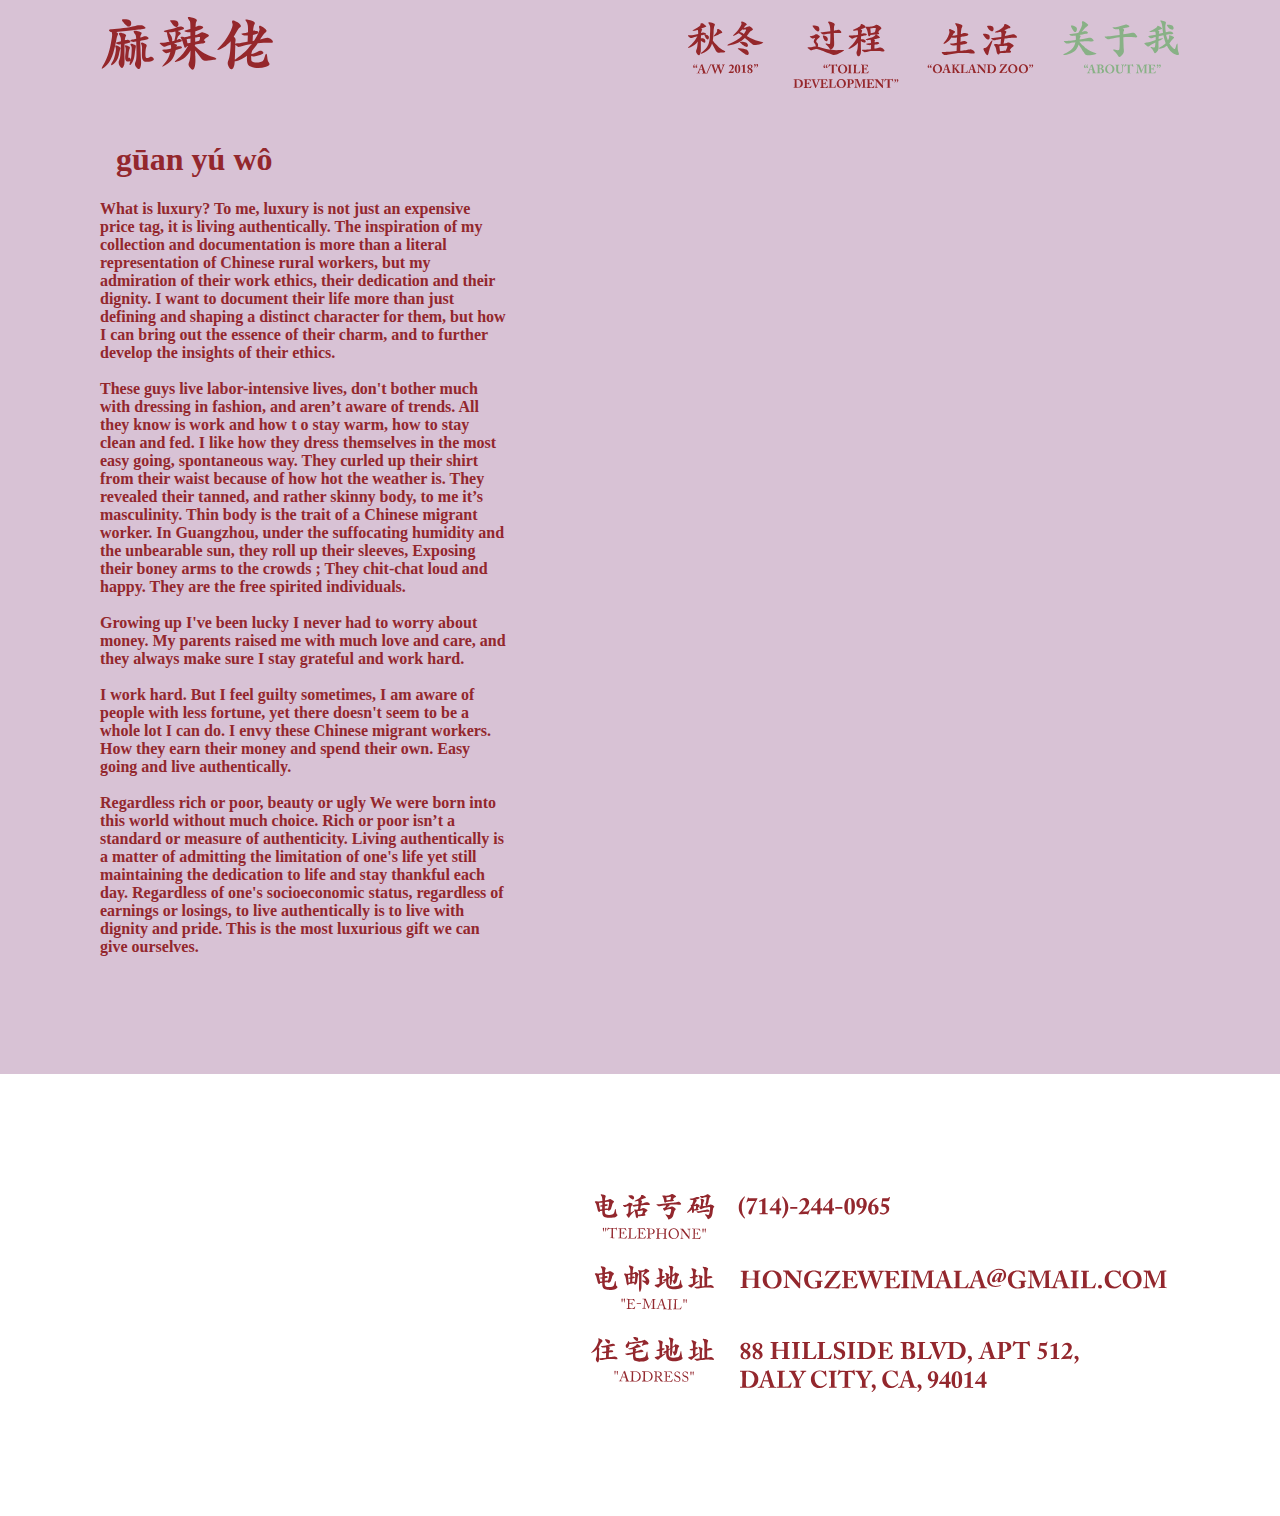
==== commit 5e99dcd7: "eewwqqw" ====
--- a/pages/about.html
+++ b/pages/about.html
@@ -9,9 +9,10 @@
   <link rel="icon" href="../favicon.gif" type="image/gif" sizes="60x60">
   <link rel="stylesheet" href="https://use.typekit.net/sfn5yct.css">
   <link rel="stylesheet" href="../assets/css/maincss.css" type="text/css" media="screen" />
+  <link rel="stylesheet" href="../assets/css/cst-grid.css" type="text/css" media="screen" />
   <script type="text/javascript" src="../assets/js/myscript.js"></script>
 
-  <!-- <meta name="viewport" content="initial-scale=1.0, width=device-width" /> -->
+  <meta name="viewport" content="initial-scale=1.0, width=device-width" />
 
 
   <script>
@@ -150,6 +151,108 @@
       </a>
 
         <div class="navbox">
+<!-- nav awc -->
+          <a href="awc.html">
+            <svg class="nav-menu nav-menu-awc" version="1.1" id="Layer_1" xmlns="http://www.w3.org/2000/svg" xmlns:xlink="http://www.w3.org/1999/xlink" x="0px" y="0px"
+               viewBox="0 0 166.5 104" style="enable-background:new 0 0 166.5 104;" xml:space="preserve">
+               <g>
+               	<path class="st0" d="M59.3,26.5c-0.3,1.4-0.8,2.3-1.4,2.5c-0.6,0.2-1.4-0.1-2.2-1c-0.5-0.5-0.9-1.1-1.3-1.8
+               		c-0.4-0.7-0.8-1.5-1.3-2.3c-0.5-1.1-0.6-1.9-0.2-2.2c-0.7,0.2-1.5,0.4-2.4,0.5c-0.9,0.2-1.8,0.3-2.9,0.6l-0.2,4.5
+               		c2.1-0.2,3.6,0,4.6,0.5c1,0.5,1.6,1.2,1.8,2.1c0.4,1.8,0.3,2.9-0.3,3.4s-1.4,0.4-2.5-0.2c-0.6-0.3-1.2-0.7-1.7-1.1
+               		c-0.6-0.4-1.2-1-1.9-1.7c0,1.2-0.1,2.4-0.1,3.7c0,1.2,0,2.4,0,3.5s0,2.2,0,3.1s0,1.8,0,2.5c0,1.4,0,2.7-0.1,3.7
+               		c-0.1,1-0.4,2.1-0.8,3.3c-0.5,1.5-1.2,2.2-2.1,2.2c-1,0-1.9-0.8-2.9-2.5c-0.4-0.6-0.7-1.2-0.9-1.7c-0.2-0.5-0.3-1-0.3-1.5
+               		s0.1-1,0.3-1.6c0.2-0.6,0.5-1.3,0.8-2.2c0.5-1.3,1-5,1.5-11c-1.4,2.2-3.1,4-5,5.4c-1.9,1.4-4.1,2.6-6.6,3.6
+               		c-1.8,0.7-2.7,0.9-2.9,0.5s0.5-1.1,2-2.3c1-0.8,2.1-1.8,3.2-3s2.2-2.4,3.3-3.7c1.1-1.3,2.1-2.7,3-4.1c0.9-1.4,1.7-2.8,2.4-4.1
+               		c-1.5,0.4-2.9,0.8-4.3,1.3c-1.4,0.4-2.4,0.8-3,1c-0.5,0.2-0.9,0.3-1.3,0.4s-0.7,0-1.1-0.1c-0.4-0.1-0.7-0.3-1.1-0.5
+               		c-0.4-0.2-0.9-0.6-1.5-1c-1.4-0.9-2-1.6-1.8-2.1c0.2-0.5,1.3-0.7,3.3-0.5c1.3,0.1,3-0.1,5.2-0.4c2.2-0.4,4.4-0.9,6.7-1.5
+               		c0.1-2.4,0-4.3-0.4-5.9c-1.3,0.4-2.8,0.7-4.5,1.1c-1.1,0.2-2,0.3-2.5,0.2s-0.8-0.2-0.8-0.4s0.2-0.5,0.7-0.9S37,14,38,13.6
+               		c3-1.3,5.2-2.6,6.7-3.9s2.2-2.4,2.1-3.2c0-0.5,0-0.9,0.2-1.2c0.2-0.3,0.5-0.5,0.9-0.6c0.4-0.1,0.9,0,1.7,0.3
+               		c0.7,0.2,1.6,0.7,2.7,1.5c2,1.3,3,2.3,3.1,2.9c0,0.6-0.7,1.1-2.3,1.5c-0.6,0.2-1.3,0.4-2.1,0.7c-0.8,0.3-1.9,0.7-3.2,1.3
+               		c0.9,0.5,1.5,0.8,1.5,1.2c0.1,0.3-0.1,0.8-0.5,1.3c-0.3,0.4-0.5,0.9-0.7,1.7c-0.2,0.7-0.3,1.5-0.3,2.3c0.6-0.2,1.1-0.3,1.5-0.5
+               		c0.4-0.1,0.8-0.2,1.3-0.2c0.4,0,0.9,0,1.3,0.1c0.5,0.1,1,0.2,1.5,0.4c1,0.3,1.4,0.7,1.5,1.2c0,0.5-0.4,0.9-1.4,1.3
+               		c0.5,0,1.1,0.1,1.9,0.3c1.7,0.5,2.9,1.2,3.5,2C59.3,24.7,59.5,25.6,59.3,26.5z M80.8,44.9c1.9,0.9,2.9,1.6,2.8,2.2
+               		c-0.1,0.6-1.4,1-4,1.2c-2,0.2-3.6,0.2-4.7,0.2c-1.1,0-2.1-0.1-2.8-0.4c-0.7-0.3-1.3-0.7-1.7-1.2c-0.4-0.6-0.9-1.3-1.4-2.3
+               		s-1-1.8-1.4-2.6s-0.8-1.6-1.2-2.3c-0.4-0.8-0.8-1.5-1.2-2.3s-0.8-1.7-1.3-2.6c-1,3.6-2.6,6.5-4.7,8.8c-2.1,2.2-4.9,4.1-8.4,5.5
+               		c-2.1,0.9-3.2,1.1-3.4,0.6c-0.2-0.5,0.6-1.4,2.4-2.7c3.6-2.7,6.3-5.7,7.9-9s2.6-7.1,2.9-11.3c0.2-3.8,0.4-6.9,0.5-9.3
+               		s0.1-4.3,0.1-5.7c-0.1-1.4-0.2-2.5-0.5-3.3c-0.3-0.7-0.6-1.4-1-2c-0.5-0.6-0.8-1.2-1-1.7s-0.1-0.9,0.2-1.2s0.9-0.4,1.7-0.3
+               		s2,0.4,3.5,1c1.1,0.5,2,0.8,2.6,1.1c0.6,0.3,1,0.6,1.3,0.9c0.2,0.3,0.3,0.7,0.2,1c-0.1,0.4-0.3,0.8-0.5,1.4
+               		c-0.3,0.5-0.5,1.1-0.6,1.6s-0.3,1.2-0.4,1.9c-0.1,0.7-0.2,1.5-0.3,2.5c-0.1,0.9-0.1,2.1-0.1,3.4c-0.1,1.7-0.2,3.6-0.4,5.7
+               		c-0.2,2.1-0.5,4.3-0.8,6.7c1.7,2.3,3.2,4.2,4.7,5.8s2.9,3,4.2,4.1c1.3,1.1,2.6,2.1,3.7,2.8C78.5,43.8,79.7,44.4,80.8,44.9z
+               		 M77.4,19.7c-0.5,0.2-0.8,0.3-1.1,0.4c-0.3,0.1-0.6,0.2-0.9,0.4c-0.3,0.1-0.5,0.3-0.8,0.4c-0.3,0.1-0.5,0.3-0.9,0.5
+               		c-0.8,0.5-1.6,0.9-2.3,1.3c-0.7,0.4-1.6,0.7-2.5,1.1c-1.6,0.6-2.4,0.7-2.5,0.4c-0.1-0.4,0.4-1.1,1.5-2.3c1.6-1.7,2.7-3.1,3.1-4
+               		c0.5-1,0.7-1.7,0.5-2.3c-0.2-0.6-0.2-1.2,0-1.6c0.2-0.4,0.5-0.7,0.9-0.7c0.5-0.1,1.1,0,1.8,0.4c0.7,0.3,1.6,0.9,2.5,1.7
+               		c0.8,0.7,1.4,1.3,1.8,1.8c0.4,0.5,0.6,0.8,0.7,1.1c0,0.3-0.1,0.6-0.4,0.8C78.5,19.3,78,19.5,77.4,19.7z"/>
+               	<path class="st0" d="M137.3,35.1c-2.5,0.8-4.5,1.3-6.1,1.7c-1.5,0.3-2.8,0.5-3.8,0.5c-1,0-1.9-0.2-2.5-0.6c-0.7-0.4-1.4-1-2.3-1.7
+               		c-1.1-0.9-2-1.6-2.8-2.3s-1.5-1.3-2.2-1.9s-1.4-1.2-2.2-1.8s-1.7-1.4-2.7-2.2c-3.1,3-6.4,5.3-10,7.1c-3.6,1.7-7.8,3-12.4,3.7
+               		c-2.4,0.4-3.6,0.4-3.6-0.2c0-0.5,1.3-1.4,4.1-2.5c3.2-1.3,6.3-2.8,9.4-4.7c3.1-1.9,6-4.2,8.6-6.9c-1.3-1.1-2.4-2-3.3-2.5
+               		c-0.9-0.6-1.6-1-2.1-1.3c-0.8,0.6-1.7,1.2-2.5,1.7c-0.9,0.5-1.8,1-2.8,1.4c-1.7,0.6-2.7,0.9-2.9,0.7c-0.2-0.2,0.4-1,2-2.4
+               		s3-3,4.3-4.6s2.6-3.5,4.1-5.8c0.8-1.2,1.4-2.3,1.8-3.4c0.4-1,0.4-1.9,0.1-2.7c-0.5-1.3-0.3-2.1,0.5-2.3s2.2,0.3,4.4,1.5
+               		c1,0.6,1.7,1.1,2.2,1.5c0.5,0.5,0.8,0.9,0.9,1.2s0.1,0.6-0.1,0.9s-0.5,0.5-0.9,0.7c-0.4,0.2-0.8,0.5-1.3,1c-0.4,0.5-0.9,1-1.5,1.8
+               		c-0.2,0.2-0.3,0.4-0.4,0.5s-0.2,0.3-0.4,0.4c1.2-0.1,2.3-0.3,3.2-0.5c1-0.3,1.8-0.6,2.5-0.9c0.6-0.3,1.1-0.5,1.5-0.6
+               		c0.4-0.2,0.8-0.2,1.1-0.2c0.3,0,0.6,0.1,0.9,0.2c0.3,0.2,0.6,0.4,1,0.6c1.1,0.8,1.9,1.6,2.5,2.1s0.9,1.1,1,1.5s0,0.8-0.4,1.1
+               		s-0.9,0.6-1.6,0.9c-0.6,0.2-1.2,0.7-1.9,1.3c-0.7,0.7-1.3,1.4-1.8,2.1c-0.5,0.8-1.1,1.6-1.6,2.3c-0.6,0.7-1.1,1.5-1.7,2.1
+               		c1.8,1.2,3.5,2.2,5.2,3.1s3.4,1.7,5.1,2.3c1.7,0.7,3.4,1.3,5.2,1.8c1.8,0.5,3.6,1,5.6,1.4c2.3,0.5,3.4,1,3.4,1.3
+               		C140,34.1,139.1,34.6,137.3,35.1z M118.4,48.6c0.3,1.5-0.1,2.5-1,3.1c-0.9,0.5-2.1,0.4-3.7-0.4c-0.6-0.4-1.9-1.2-3.7-2.5
+               		c-1.8-1.3-3.9-2.9-6.3-4.8c-1.1-0.8-1.6-1.4-1.5-1.7s1-0.4,2.8-0.4c2.3,0.2,4.3,0.4,5.9,0.7s2.9,0.8,4,1.3c1,0.6,1.8,1.2,2.3,2
+               		C117.9,46.7,118.2,47.6,118.4,48.6z M114.1,16.1c0.4-0.7,0.5-1.2,0.4-1.5s-0.4-0.4-0.9-0.4c-1.3,0.1-2.3,0.1-3,0.1
+               		s-1.3-0.1-1.8-0.2c-0.7,0.7-1.3,1.4-1.8,2c-0.5,0.6-1.1,1.2-1.6,1.7c0.7,0,1.5,0.3,2.3,0.7c0.8,0.4,2,1.2,3.4,2.2
+               		c0.5-0.7,1.1-1.5,1.6-2.2C113.2,17.8,113.7,17,114.1,16.1z M116.9,36.1c0.3,0.7,0.4,1.4,0.4,2c-0.1,0.6-0.3,1-0.6,1.4
+               		c-0.3,0.3-0.8,0.5-1.3,0.5c-0.6,0-1.2-0.1-1.9-0.5c-0.7-0.4-1.3-0.7-1.8-1s-0.9-0.6-1.4-0.9c-0.5-0.3-1-0.8-1.6-1.3s-1.4-1.2-2.4-2
+               		c-0.3-0.3-0.6-0.5-0.8-0.7c-0.2-0.2-0.2-0.4-0.2-0.6c0.1-0.2,0.3-0.3,0.6-0.4c0.4-0.1,0.9-0.2,1.6-0.2c1.6,0,2.9,0,3.9,0.2
+               		c1.1,0.2,2,0.4,2.7,0.7s1.3,0.7,1.7,1.2C116.3,34.9,116.7,35.5,116.9,36.1z"/>
+               </g>
+               <g>
+               	<g>
+               		<path class="st0" d="M129,67.3c0,1.9-1.8,3.1-2,3.2s-0.4,0.2-0.5,0.2s-0.2-0.1-0.2-0.1c0-0.1,0.1-0.2,0.2-0.3c0.3-0.2,1-1.1,1-2
+               			c0-0.2-0.1-0.5-0.3-0.5c-0.2-0.1-0.9-0.3-0.9-1.2c0-0.6,0.5-1.1,1.1-1.1C128.1,65.5,129,66.1,129,67.3z M132.4,67.3
+               			c0,1.9-1.8,3.1-2,3.2s-0.4,0.2-0.5,0.2c-0.1,0-0.2-0.1-0.2-0.1c0-0.1,0.1-0.2,0.2-0.3c0.3-0.2,1-1.1,1-2c0-0.2-0.1-0.5-0.3-0.5
+               			c-0.2-0.1-0.9-0.3-0.9-1.2c0-0.6,0.5-1.1,1.1-1.1C131.6,65.5,132.4,66.1,132.4,67.3z"/>
+               	</g>
+               	<path class="st0" d="M35.9,69.3c0-1.9,1.8-3.1,2-3.2s0.4-0.2,0.5-0.2c0.1,0,0.2,0.1,0.2,0.1c0,0.1-0.1,0.2-0.2,0.3
+               		c-0.3,0.2-1,1.1-1,2c0,0.2,0.1,0.5,0.3,0.5c0.2,0.1,0.9,0.3,0.9,1.2c0,0.6-0.5,1.1-1.1,1.1C36.8,71.1,35.9,70.5,35.9,69.3z
+               		 M39.4,69.3c0-1.9,1.8-3.1,2-3.2s0.4-0.2,0.5-0.2c0.1,0,0.2,0.1,0.2,0.1c0,0.1-0.1,0.2-0.2,0.3c-0.3,0.2-1,1.1-1,2
+               		c0,0.2,0.1,0.5,0.3,0.5c0.2,0.1,0.9,0.3,0.9,1.2c0,0.6-0.5,1.1-1.1,1.1C40.2,71.1,39.4,70.5,39.4,69.3z"/>
+               	<path class="st0" d="M45.6,74.3c-0.1,0.4-1,3-1,3.6c0,0.4,0.2,0.8,0.7,0.8H46c0.2,0,0.2,0.1,0.2,0.1v0.4c0,0.1,0,0.2-0.2,0.2
+               		s-1-0.1-2.6-0.1c-1.3,0-1.7,0.1-2.1,0.1c-0.1,0-0.1-0.1-0.1-0.2V79c0-0.1,0-0.2,0.1-0.2h0.5c0.4,0,0.9-0.3,1.2-0.8
+               		c0.3-0.4,1.6-3.7,2.3-5.3c0.1-0.4,1.6-4.4,1.9-4.9c0.1-0.2,0.1-0.4,0-0.6c-0.1-0.1-0.1-0.2-0.1-0.2c0-0.1,0-0.1,0.2-0.2
+               		c0.6-0.1,1.9-0.6,2.1-0.9c0.1-0.1,0.1-0.2,0.2-0.2s0.1,0.1,0.2,0.3c0.3,1.1,1.9,5.3,2.2,6.6c0.4,1.4,1.6,4.9,2,5.5
+               		c0.3,0.6,0.8,0.8,1.1,0.8h0.6c0.1,0,0.1,0.1,0.1,0.2v0.4c0,0.1,0,0.2-0.2,0.2c-0.3,0-0.7-0.1-3.2-0.1c-1.5,0-2.3,0.1-2.6,0.1
+               		c-0.2,0-0.2-0.1-0.2-0.2V79c0-0.1,0-0.2,0.1-0.2h0.5c0.5,0,0.7-0.2,0.5-0.7c-0.2-0.7-0.9-3.1-1.1-3.7
+               		C49.6,74.3,45.6,74.3,45.6,74.3z M49.6,73.6l-1.4-4.9c-0.1-0.3-0.1-0.4-0.2-0.4c-0.1,0-0.2,0.1-0.2,0.2c-0.1,0.2-1.7,4.6-1.9,5.1
+               		C45.8,73.6,49.6,73.6,49.6,73.6z"/>
+               	<path class="st0" d="M61.3,66c0.1-0.1,0.1-0.1,0.2-0.1l0.9,0.4c0.1,0,0.1,0.1,0,0.3l-5.6,13c-0.1,0.2-0.2,0.2-0.2,0.1l-0.8-0.4
+               		c-0.1-0.1-0.1-0.2,0-0.3L61.3,66z"/>
+               	<path class="st0" d="M72.6,69.9L72.6,69.9l-3.7,9.5c-0.1,0.2-0.2,0.5-0.5,0.5c-0.2,0-0.3-0.1-0.4-0.4l-4.2-11.9
+               		c-0.2-0.5-0.5-0.7-0.7-0.7h-0.5c-0.1,0-0.1-0.1-0.1-0.1v-0.5c0-0.1,0-0.1,0.1-0.1c0.1,0,0.7,0.1,2.7,0.1c1.3,0,2.2-0.1,2.3-0.1
+               		c0.1,0,0.1,0.1,0.1,0.1v0.5c0,0.1,0,0.1-0.1,0.1H67c-0.3,0-0.5,0.3-0.4,0.6l2.6,8.2h0.1c0.2-0.6,2.5-6.6,2.5-7.3
+               		c0-0.5-0.2-0.9-0.3-1.2c0-0.1-0.3-0.2-0.4-0.2h-0.4c-0.1,0-0.1,0-0.1-0.1v-0.5c0-0.1,0-0.1,0.1-0.1c0.2,0,0.8,0.1,2.5,0.1
+               		c1.5,0,2.3-0.1,2.5-0.1c0.1,0,0.1,0.1,0.1,0.2v0.5c0,0.1,0,0.1-0.1,0.1h-0.5c-0.3,0-0.5,0.4-0.4,0.7l2.6,8.1h0.1
+               		c0.9-2.6,2.6-7.3,2.6-8.3c0-0.2-0.2-0.5-0.6-0.5h-0.5c-0.1-0.1-0.1-0.2-0.1-0.3v-0.5c0-0.1,0-0.1,0.1-0.1c0.2,0,0.8,0.1,2.1,0.1
+               		c1,0,1.6-0.1,1.7-0.1c0.1,0,0.1,0,0.1,0.2v0.5c0,0.1,0,0.1-0.1,0.1h-0.3c-0.3,0-0.7,0.2-0.9,0.7c-0.2,0.6-4,10.8-4.4,11.7
+               		c-0.1,0.2-0.2,0.6-0.5,0.6s-0.4-0.2-0.5-0.5L72.6,69.9z"/>
+               	<g>
+               		<path class="st0" d="M89.9,78.8c-0.3,0-0.6,0-0.9,0c-0.3,0-0.5,0-0.6,0s-0.1,0-0.2-0.1s0-0.3,0.1-0.4c0.6-0.6,2.3-2.1,3.6-3.8
+               			c1.1-1.4,1.9-2.9,1.9-4.4c-0.1-1.3-0.9-2.3-2.2-2.3c-1,0.1-1.7,0.7-2.2,1.4c-0.1,0.1-0.1,0.1-0.2,0.1l-0.3-0.1
+               			c-0.1,0-0.1-0.1,0-0.2c0.3-0.7,1.3-2.8,3.9-2.8c2,0,3.5,1.5,3.5,3.3c0,1.5-0.7,3.1-2.8,4.9c-1,1-1.9,1.6-2.5,2.2v0.1h3.2
+               			c1.2,0,1.6-0.7,2.1-1.4c0.1-0.2,0.1-0.2,0.3-0.1c0.2,0.1,0.3,0.2,0.2,0.3l-1.3,3.4c-0.1,0.1-0.1,0.2-0.3,0.2c-0.1,0-0.2,0-0.2-0.2
+               			c-0.1-0.2-0.4-0.2-1.2-0.2h-3.8V78.8z"/>
+               		<path class="st0" d="M105.9,72.5c0,4.2-1.3,6.5-4,6.5c-3.2,0-4.2-3.6-4.2-5.9c0-4.1,1.4-6.9,4.1-6.9
+               			C105.3,66.2,105.9,69.7,105.9,72.5z M100.9,68.2c-0.3,1.3-0.5,3.2-0.5,4.7c0,1.7,0.1,3.1,0.3,3.9c0.3,1,0.6,1.4,1.3,1.4
+               			c0.6,0,1-0.4,1.1-1.2c0.2-0.9,0.2-2.3,0.2-4.9c0-3.1-0.3-5.1-1.3-5.1C101.4,66.9,101,67.5,100.9,68.2z"/>
+               		<path class="st0" d="M110.1,69.6c0-0.4-0.1-0.8-0.4-0.8c-0.2,0-0.4,0-0.8,0.1l-0.9,0.2c-0.1,0-0.2,0-0.2-0.1l-0.1-0.4
+               			c0-0.1,0-0.1,0.1-0.2l4.4-2.2c0.1-0.1,0.2-0.1,0.3-0.1s0.2,0.1,0.2,0.3c0,0.2-0.1,3-0.1,5.3v0.7c0,0.9,0,4.1,0,4.3
+               			c0,0.9,0.1,1.1,1,1.1h0.6c0.1,0,0.2,0.1,0.2,0.1v0.5c0,0.1-0.1,0.1-0.2,0.1c-0.1,0-2.7-0.1-3-0.1c-0.5,0-3.1,0.1-3.2,0.1
+               			c-0.1,0-0.1,0-0.1-0.1V78c0-0.1,0.1-0.1,0.2-0.1h0.5c1,0,1.2-0.1,1.3-1c0-0.7,0-2.8,0-3.5v-3.8H110.1z"/>
+               		<path class="st0" d="M116.5,76.5c0-1.6,1-2.6,2.4-3.4c-1.5-1.1-2.4-1.7-2.4-3.3c0-1.4,1.4-3.5,4.2-3.5c2,0,3.3,1.2,3.3,2.5
+               			c0,1.4-0.5,2.3-2.4,3.3c1.6,0.8,2.6,1.9,2.6,3.7c0,1.5-1.4,3.4-4,3.4C117.5,79.1,116.5,77.6,116.5,76.5z M121.9,76.2
+               			c0-1-0.6-1.7-2.5-2.8c-0.6,0.5-1.2,1.4-1.2,2.6c0,1.5,1.1,2.3,1.9,2.3C121.3,78.4,121.9,77.5,121.9,76.2z M118.8,69.3
+               			c0,0.9,0.5,1.4,2.2,2.4c0.6-0.4,1.2-1.2,1.2-2.4c0-1.2-0.6-2.2-1.6-2.2C119.3,67,118.8,68.2,118.8,69.3z"/>
+               	</g>
+               </g>
+            </svg>
+
+          </a>
+<!-- end nav awc -->
           <a href="development.html">
             <svg class="nav-menu" version="1.1" id="Layer_1" xmlns="http://www.w3.org/2000/svg" xmlns:xlink="http://www.w3.org/1999/xlink" x="0px" y="0px"
             	 viewBox="0 0 166.5 104" style="enable-background:new 0 0 166.5 104;" xml:space="preserve">
@@ -341,329 +444,119 @@
           <a href="zoo.html">
             <svg class="nav-menu" version="1.1" id="Layer_1" xmlns="http://www.w3.org/2000/svg" xmlns:xlink="http://www.w3.org/1999/xlink" x="0px" y="0px"
             	 viewBox="0 0 178 104" style="enable-background:new 0 0 178 104;" xml:space="preserve">
-            <g id="Layer_2_1_">
-            	<g id="Layer_1-2">
-            		<g class="st0">
-            			<path class="st1" d="M23.1,35.9c-1.3,0.7-2.5,1.3-3.7,1.9c-1.2,0.6-2.2,1.2-3.2,1.8c-0.9,0.6-1.7,1.1-2.4,1.6
-            				c-0.7,0.5-1.1,0.8-1.4,1.1c-0.7,0.7-1.2,1.1-1.6,1.4c-0.4,0.3-0.8,0.4-1.1,0.3s-0.7-0.4-1-0.9c-0.3-0.5-0.7-1.3-1.1-2.3
-            				c-0.3-0.8-0.6-1.4-0.7-1.9c-0.1-0.5-0.1-0.8-0.1-1.1c0.1-0.3,0.3-0.5,0.6-0.7c0.3-0.2,0.8-0.3,1.3-0.5c0.8-0.3,1.5-0.7,2-1.2
-            				c0.5-0.5,1.1-1.3,1.6-2.2c0.5-0.9,1-1.8,1.3-2.8c0.4-1,0.6-2,0.7-3c-0.8,0.2-1.6,0.4-2.5,0.7c-0.8,0.2-1.5,0.5-2.1,0.8
-            				c-0.7,0.4-1.3,0.7-1.8,0.9C7.8,29.9,7.4,30,7,29.9c-0.4,0-0.8-0.2-1.2-0.4c-0.4-0.2-1-0.6-1.6-1.2c-1.5-1.2-2.1-2-2-2.5
-            				c0.1-0.4,1-0.6,2.6-0.5c0.6,0,1.5,0,2.6-0.1c1.1-0.1,2.3-0.3,3.6-0.5c1.3-0.2,2.7-0.5,4.1-0.8c1.4-0.3,2.8-0.7,4.1-1
-            				c1.3-0.3,2.4-0.6,3.2-0.8c0.8-0.2,1.5-0.3,2.1-0.3c0.6,0,1.1,0,1.6,0.1s1,0.3,1.5,0.5c1.6,0.6,2.3,1.3,2.1,2
-            				c-0.2,0.7-1.3,1.1-3.1,1.1c-0.7,0-1.7,0.1-3.2,0.3c-1.5,0.2-3,0.5-4.7,0.8c0.6,0.6,1.1,1,1.3,1.4c0.3,0.4,0.4,0.7,0.4,0.9
-            				c0,0.3-0.1,0.5-0.2,0.7c-0.2,0.2-0.4,0.4-0.7,0.5c-0.3,0.2-0.6,0.4-0.9,0.6c-0.3,0.2-0.6,0.6-0.9,1c-0.4,0.5-0.8,1.1-1.3,1.8
-            				c-0.5,0.7-1.2,1.7-2,2.9c0.8-0.2,1.6-0.5,2.3-0.7c0.7-0.2,1.4-0.4,2-0.7c0.6-0.2,1.3-0.5,1.9-0.7c0.6-0.2,1.2-0.5,1.9-0.8
-            				c-0.5-1.4-0.8-2.5-0.9-3.3s-0.2-1.3-0.1-1.6c0.1-0.3,0.4-0.3,0.8-0.1c0.4,0.2,1,0.6,1.8,1.1c1.2,0.8,2.1,1.6,2.8,2.4
-            				c0.7,0.8,1.2,1.5,1.5,2.2c0.3,0.7,0.5,1.4,0.5,2c0,0.6-0.1,1.1-0.3,1.6c-0.4,1-0.8,1.7-1.3,2.2c-0.4,0.5-0.9,0.7-1.3,0.5
-            				c-0.4-0.1-0.9-0.5-1.3-1.3C24.1,38.5,23.6,37.4,23.1,35.9z M19.2,17.9c-1,0.2-1.9,0.3-2.6,0.4c-0.7,0.1-1.3,0.1-1.8,0.1
-            				c-0.5,0-1,0-1.4-0.1c-0.4-0.1-0.9-0.2-1.4-0.4c-1.2-0.5-1.7-1-1.6-1.4c0.2-0.4,0.8-0.8,2.1-1c1.8-0.3,3.2-0.6,4.3-1
-            				c1.1-0.4,2.2-0.8,3.2-1.2c1.3-0.6,2.4-0.9,3.2-0.9c0.8,0,1.7,0.2,2.5,0.7c1,0.6,1.5,1.2,1.5,1.8s-0.3,1-1,1.2
-            				c-1,0.3-2.1,0.7-3.4,1C21.5,17.5,20.3,17.7,19.2,17.9z M49.4,32.7c-0.2,2.3-0.5,4.3-0.8,6.1c-0.3,1.8-0.8,3.4-1.3,4.7
-            				c-0.6,1.4-1.2,2.6-2.1,3.6c-0.8,1-1.8,1.9-3,2.7c-1.1,0.8-2,1.1-2.8,0.9c-0.7-0.2-1.1-0.7-1.3-1.6c-0.1-0.8-0.3-1.7-0.7-2.8
-            				c-0.4-1.1-1.1-2.5-2.1-4.1c-0.7-1-0.8-1.7-0.5-2c0.3-0.3,1.1-0.1,2.4,0.6c0.8,0.4,1.4,0.7,1.9,0.8c0.5,0.2,0.9,0.2,1.2,0.2
-            				c0.3-0.1,0.6-0.2,0.8-0.6c0.2-0.3,0.4-0.8,0.7-1.3c0.3-0.7,0.7-1.6,0.9-2.8c0.3-1.2,0.6-2.4,0.8-3.8c0.2-1.4,0.5-2.8,0.6-4.2
-            				s0.3-2.8,0.4-4c0.1-1,0.1-1.7,0.1-2.3c0-0.6,0-1-0.1-1.3c-0.1-0.3-0.2-0.5-0.4-0.5c-0.2-0.1-0.4-0.1-0.7-0.1
-            				c-0.5,0-1.1,0.1-1.8,0.1c-0.7,0.1-1.4,0.2-2.1,0.4c-0.8,4.4-1.8,8.2-2.8,11.3c-1,3.2-2.3,5.9-3.8,8.2c-1.5,2.3-3.2,4.3-5.3,6.1
-            				c-2,1.7-4.4,3.4-7.2,4.9c-2.4,1.3-3.7,1.8-4,1.4c-0.3-0.4,0.6-1.4,2.7-3.1c2.2-1.8,4.1-3.7,5.7-5.6c1.6-1.9,3-4,4.1-6.2
-            				c1.2-2.2,2.1-4.6,2.9-7.1c0.8-2.5,1.4-5.2,2-8.1c-0.9,0.3-1.6,0.4-2.2,0.3c-0.5,0-1.2-0.2-2-0.6c-1.7-1-2.5-1.6-2.3-2
-            				c0.2-0.4,1-0.6,2.5-0.7c0.6,0,1.3-0.1,2.1-0.3c0.8-0.2,1.7-0.4,2.6-0.6c0.3-1.9,0.5-3.6,0.7-5c0.2-1.4,0.3-2.6,0.3-3.6
-            				c0-1,0-1.8-0.1-2.5c-0.1-0.7-0.3-1.2-0.6-1.6c-1.2-1.8-1.4-2.9-0.6-3.4c0.8-0.4,2.4,0,4.9,1.2c1.1,0.6,1.9,1.1,2.5,1.5
-            				c0.6,0.4,1,0.8,1.2,1.2c0.2,0.4,0.2,0.7,0.1,1.1c-0.1,0.4-0.3,0.8-0.6,1.3c-0.2,0.2-0.3,0.5-0.4,0.8c-0.1,0.3-0.2,0.8-0.4,1.3
-            				c-0.2,0.6-0.3,1.4-0.5,2.4s-0.4,2.2-0.7,3.8c0.7-0.2,1.3-0.5,2-0.7c0.6-0.2,1.1-0.5,1.6-0.8c0.4-0.2,0.7-0.4,1-0.5
-            				c0.3-0.1,0.7-0.1,1-0.1c0.4,0.1,0.8,0.2,1.4,0.4c0.5,0.2,1.2,0.6,2,1c1,0.6,1.8,1.1,2.4,1.5c0.5,0.4,0.9,0.8,1,1.1
-            				c0.2,0.3,0.1,0.7-0.1,1.1c-0.2,0.4-0.6,0.8-1.1,1.3c-0.3,0.3-0.6,0.8-0.8,1.3c-0.2,0.5-0.4,1.2-0.6,2c-0.2,0.8-0.4,1.9-0.5,3
-            				C49.7,29.6,49.5,31,49.4,32.7z"/>
-            			<path class="st1" d="M83.5,21.3c-0.8,0.3-1.6,0.7-2.3,0.9c-0.7,0.3-1.4,0.5-2.2,0.7c-0.1,0.9-0.1,1.8-0.1,2.7
-            				c0,0.9,0,1.8-0.1,2.8c1-0.6,1.8-1,2.6-1.3c0.7-0.3,1.2-0.3,1.3-0.1c0.2,0.2,0,0.7-0.8,1.6c-0.8,0.9-1.8,1.8-3.2,2.8
-            				c0,1.3,0,2.7,0,4.2s0,3,0.1,4.7c0,1.1,0.1,2.1,0.1,2.8c0,0.7,0,1.3,0,1.9c0,0.5-0.1,1-0.1,1.5c-0.1,0.5-0.1,1-0.3,1.6
-            				c-0.2,1.1-0.5,2-0.9,2.7c-0.4,0.7-0.9,1-1.5,1c-0.5,0-1.1-0.3-1.7-0.9c-0.6-0.6-1.1-1.7-1.6-3.1c-0.3-0.8-0.4-1.6-0.3-2.4
-            				c0.1-0.8,0.4-1.9,0.9-3.2c0.1-0.3,0.2-0.6,0.3-0.9c0.1-0.3,0.2-0.8,0.2-1.3c0.1-0.5,0.1-1.2,0.2-2.1c0.1-0.8,0.1-1.9,0.2-3.2
-            				c-1.3,1-2.6,2.1-3.8,3.1c-1.2,1-2,1.9-2.5,2.7c-0.3,0.5-0.6,0.8-0.8,1.1c-0.2,0.2-0.5,0.4-0.9,0.3c-0.3,0-0.7-0.2-1.2-0.5
-            				c-0.5-0.3-1.1-0.7-1.9-1.3c-1-0.8-1.7-1.4-2.2-1.9c-0.4-0.5-0.6-0.9-0.5-1.3c0.1-0.3,0.4-0.6,1-0.8c0.6-0.2,1.4-0.4,2.5-0.5
-            				c0.9-0.1,2.2-0.6,4-1.3c1.8-0.8,4-1.9,6.6-3.3c0.1-1,0.1-2.1,0.2-3.2c0-1.1,0.1-2.4,0.2-3.8c-1,0.2-2,0.3-2.9,0.3
-            				c-0.9,0-1.7-0.1-2.5-0.3c-0.7,1.1-1.4,2.1-2.1,2.8c-0.7,0.7-1.7,1.5-2.9,2.2c-1.1,0.7-1.8,0.9-2,0.7c-0.2-0.2,0.1-0.8,0.7-1.7
-            				c0.7-1,1.4-2.1,2.1-3.5c0.7-1.4,1.3-2.7,1.7-4.1c0.6-1.8,0.7-3.3,0.3-4.3c-0.4-1.3-0.4-2.2,0-2.6c0.4-0.4,1.6-0.1,3.5,0.8
-            				c1,0.5,1.7,0.9,2.2,1.2c0.5,0.4,0.8,0.7,0.9,1.1c0.1,0.3,0.1,0.7-0.1,1c-0.2,0.3-0.5,0.7-0.9,1.1c-0.4,0.5-0.8,0.9-1.1,1.3
-            				c-0.3,0.4-0.7,0.9-1.1,1.6c1.1-0.2,2.5-0.6,4.2-1.3c0.2-4.5,0.2-8.1-0.1-10.7c-0.2-2.6-0.7-4.2-1.3-4.9c-1.6-1.6-2.1-2.7-1.5-3.2
-            				c0.6-0.6,2.4-0.4,5.5,0.5c1.1,0.3,1.9,0.7,2.5,1c0.6,0.3,1,0.6,1.2,0.9c0.2,0.3,0.3,0.7,0.1,1.1S81,6,80.6,6.6
-            				c-0.2,0.3-0.4,0.7-0.5,1.2c-0.1,0.4-0.2,1.1-0.3,2c-0.1,0.9-0.2,2-0.3,3.4c-0.1,1.4-0.2,3.2-0.3,5.5c0.9-0.3,1.6-0.5,2.3-0.6
-            				c0.6-0.1,1.3,0,2,0.1c1.3,0.3,1.9,0.8,2,1.4C85.5,20.2,84.8,20.7,83.5,21.3z M110.8,22.8c-0.3,0.3-0.5,0.7-0.7,1.1
-            				c-0.2,0.4-0.4,0.9-0.6,1.7c-0.2,0.7-0.4,1.8-0.7,3s-0.5,3-0.9,5.1c-0.4,2.5-0.9,4.7-1.3,6.5c-0.5,1.8-1,3.3-1.6,4.6
-            				s-1.2,2.3-2,3.2c-0.7,0.8-1.5,1.6-2.3,2.1c-1.2,0.8-2.2,1.1-2.9,0.9c-0.7-0.2-1.1-0.8-1.3-1.7c-0.2-1.2-0.4-2.2-0.8-3
-            				s-0.8-1.8-1.5-2.8c-1-1.5-1.3-2.3-1.1-2.5s1,0.1,2.5,0.7c0.7,0.3,1.2,0.5,1.6,0.7c0.4,0.2,0.8,0.2,1.1,0.2c0.3,0,0.6-0.1,0.8-0.3
-            				c0.2-0.2,0.4-0.4,0.6-0.7c0.5-0.9,1.1-2.1,1.6-3.8c0.5-1.6,1-3.4,1.3-5.2c0.4-1.9,0.7-3.7,0.9-5.6c0.2-1.9,0.3-3.5,0.2-4.9
-            				c0-0.7-0.2-1.1-0.4-1.3c-0.2-0.2-0.5-0.2-1-0.2c-0.5,0.1-0.9,0.2-1.3,0.2c-0.4,0.1-0.9,0.2-1.4,0.2c1,0.7,1.7,1.3,2.2,1.8
-            				c0.5,0.5,0.8,0.9,0.9,1.3c0.1,0.4,0.1,0.7,0,0.9c-0.1,0.2-0.4,0.5-0.7,0.7c-0.4,0.2-0.8,0.5-1,0.9c-0.3,0.4-0.6,1-1,1.8
-            				c-1.5,2.9-2.8,5.3-4,7.1c-1.2,1.9-2.4,3.5-3.6,4.7s-2.6,2.3-4,3.2c-1.4,0.8-3.1,1.7-5.1,2.5c-1.8,0.8-2.8,1.1-2.8,0.9
-            				c-0.1-0.2,0.7-1,2.3-2.4c2-1.6,3.8-3.4,5.4-5.3c1.7-1.9,3.1-3.9,4.3-5.8c1.2-2,2.2-4,2.9-5.9c0.7-2,1-3.9,1-5.7
-            				c-0.6,0.1-1.1,0.2-1.6,0.3s-1,0.2-1.6,0.3c1.2,0.9,1.8,1.6,1.9,2.2c0.1,0.5-0.2,1.1-0.8,1.6c-0.5,0.4-0.9,0.7-1.1,1
-            				c-0.2,0.2-0.5,0.5-0.7,0.9c-0.7,1-1.3,2-2,2.8c-0.7,0.8-1.3,1.5-2.1,2.2s-1.6,1.3-2.5,1.8c-0.9,0.6-1.9,1.1-3.1,1.6
-            				c-1.3,0.7-2.1,0.9-2.2,0.7s0.3-0.7,1.4-1.7c0.9-0.9,1.8-1.9,2.7-2.9c0.9-1.1,1.6-2.2,2.4-3.3c0.7-1.1,1.3-2.2,1.8-3.2
-            				c0.5-1.1,0.8-2,0.9-2.9H89c-0.5,0.6-1.1,1.1-1.7,1.6c-0.6,0.5-1.2,1-2,1.6c-1.2,0.9-1.9,1.2-2.2,1c-0.2-0.2,0.1-1,1.1-2.4
-            				c1.1-1.6,2.2-3.4,3.1-5.3c0.9-1.9,1.6-3.7,2.2-5.4s1-3.3,1.1-4.7c0.2-1.4,0.2-2.5-0.1-3.2c-0.9-2.1-0.9-3.3-0.2-3.7
-            				c0.7-0.4,2.3,0,4.8,1.4c1.2,0.7,2.1,1.2,2.7,1.7c0.6,0.5,1,0.9,1.2,1.3c0.2,0.4,0.1,0.7-0.1,1.1c-0.2,0.4-0.6,0.8-1.1,1.2
-            				c-0.5,0.4-0.9,0.9-1.2,1.3c-0.3,0.4-0.7,1.1-1.1,2c-0.9,1.7-1.7,3.2-2.3,4.4s-1.3,2.3-1.9,3.2c1-0.1,2-0.3,3.1-0.5
-            				c1.1-0.2,2.2-0.5,3.2-0.8c1-0.3,2-0.6,2.8-1c0.8-0.4,1.5-0.7,1.9-1.1c0.4-0.3,0.8-0.5,1.1-0.7c0.3-0.2,0.7-0.2,1.1-0.2
-            				c0.4,0.1,0.9,0.2,1.4,0.5s1.3,0.7,2.2,1.3c1,0.7,1.8,1.2,2.3,1.6c0.6,0.4,0.9,0.9,1.1,1.3s0.2,0.8,0,1.2S111.2,22.2,110.8,22.8z"
-            				/>
-            			<path class="st1" d="M165,23.2c0,1.3,0,2.4,0.1,3.4c0,1,0.1,2.1,0.1,3.2c0.1,1.1,0.1,2.5,0.2,4c0.1,1.5,0.2,3.4,0.4,5.7
-            				c0.1,1.6,0.2,3,0.2,4.1c0,1.1-0.1,2.1-0.2,3c-0.1,0.9-0.4,1.7-0.7,2.5c-0.3,0.8-0.8,1.7-1.4,2.6c-0.5,0.9-1.2,1.3-1.9,1.3
-            				c-0.7,0-1.2-0.4-1.5-1.2c-0.2-0.8-0.5-1.5-0.7-2.1c-0.2-0.7-0.6-1.5-1-2.5c-0.1-0.2-0.2-0.3-0.3-0.5c-0.2-0.1-0.4-0.2-0.8-0.3
-            				c-0.4-0.1-0.9-0.1-1.5-0.1c-0.7,0-1.5,0-2.6,0.1c-2.8,0.1-5,0.2-6.7,0.3c-1.7,0.1-3.1,0.2-4.1,0.3c-1.1,0.1-1.9,0.2-2.7,0.3
-            				c-0.7,0.1-1.5,0.2-2.4,0.3c-1.6,0.2-2.9,0.3-3.8,0.3s-1.9-0.1-2.9-0.4c-0.6,1.5-1.2,2.3-1.9,2.5c-0.7,0.2-1.3-0.3-2-1.3
-            				c-0.5-0.7-0.8-1.3-1.1-1.7c-0.2-0.5-0.4-0.9-0.5-1.4c-0.1-0.5-0.1-1,0-1.5c0.1-0.5,0.3-1.2,0.5-2c0.3-0.8,0.5-1.7,0.7-2.4
-            				c0.2-0.8,0.3-1.8,0.5-3.2c0.1-1.3,0.3-3.1,0.4-5.2c0.1-2.1,0.2-5,0.3-8.6c0-1.6,0.1-3.1,0.1-4.3c0-1.2,0-2.3-0.1-3.2
-            				c-0.1-0.9-0.2-1.7-0.4-2.4s-0.4-1.2-0.7-1.6c-0.4-0.6-0.6-1.1-0.7-1.5c-0.1-0.4,0.1-0.7,0.5-0.8c0.4-0.2,1-0.2,1.9,0
-            				c0.9,0.1,2,0.4,3.5,0.9c0.7,0,1.5-0.1,2.4-0.2c0.9-0.1,2.1-0.2,3.5-0.4c1.4-0.2,3.1-0.4,5.1-0.7c2-0.3,4.4-0.6,7.1-1
-            				c1.5-0.2,2.6-0.4,3.6-0.7c0.9-0.3,1.7-0.6,2.3-0.9c0.8-0.4,1.6-0.6,2.4-0.7c0.7,0,1.6,0.2,2.6,0.8c0.8,0.4,1.5,0.8,2.2,1.2
-            				c0.7,0.4,1.5,0.9,2.4,1.6c0.8,0.6,1.3,1.1,1.3,1.7c0.1,0.5-0.2,1.2-0.9,2.1c-0.2,0.3-0.4,0.6-0.5,1c-0.1,0.4-0.2,0.9-0.3,1.6
-            				c-0.1,0.7-0.1,1.7-0.1,2.9S165,21.2,165,23.2z M159.8,42.6c0.1-1,0.2-2.1,0.3-3.1c0.1-1,0.1-2.2,0.1-3.6c0-1.4-0.1-3.1-0.1-5.2
-            				c-0.1-2-0.1-4.6-0.3-7.6c-0.1-2.5-0.2-4.5-0.3-6c-0.1-1.5-0.2-2.6-0.3-3.4c-0.1-0.7-0.2-1.2-0.3-1.7s-0.3-0.7-0.5-0.9
-            				c-0.2-0.2-0.6-0.3-1-0.4c-0.4-0.1-1-0.1-1.7-0.1c-0.9,0-1.9,0-2.8,0.1s-2.1,0.1-3.4,0.2c-1.3,0.1-2.8,0.3-4.6,0.5
-            				c-1.7,0.2-3.8,0.4-6.2,0.7c-1.5,0.2-2.6,0.3-3.5,0.4c-0.9,0.1-1.7,0.1-2.3,0.2c0,1.8,0,4-0.1,6.7c-0.1,2.7-0.2,5.5-0.3,8.5
-            				c-0.1,3-0.2,5.9-0.4,8.8s-0.3,5.5-0.4,7.8c1.3,0,2.5,0,3.7-0.1c1.2-0.1,2.3-0.2,3.5-0.3c3.8-0.5,6.8-0.8,9.1-1
-            				c2.3-0.2,4.2-0.3,5.6-0.4c1.4,0,2.5,0,3.2,0.1c0.7,0.1,1.4,0.3,2,0.5C159.3,43.5,159.7,43.3,159.8,42.6z M159.2,36.2
-            				c0.3,0.3,0.3,0.8,0.1,1.3c-0.2,0.6-0.8,1.1-1.8,1.6c-0.8,0.4-1.8,0.6-3.1,0.7c-1.3,0.1-2.8,0.1-4.6-0.1c-1.5-0.2-2.5-0.6-3.1-1.3
-            				c-0.6-0.7-0.9-1.8-0.9-3.2c0-0.7,0-1.5,0-2.4c0-1,0.1-2,0.1-3c0.1-0.8,0.1-1.4,0-1.9c-0.1-0.5-0.3-1.1-0.6-1.9
-            				c-0.3,0.1-0.7,0.1-1,0.2c-0.3,0-0.6,0.1-0.9,0.1c1,0.7,1.6,1.3,1.6,1.8c0.1,0.5-0.1,0.8-0.4,1.1c-0.3,0.3-0.6,0.7-0.9,1.2
-            				c-0.3,0.5-0.5,1.1-0.8,1.6c-0.3,0.8-0.7,1.6-1.1,2.3c-0.4,0.7-0.9,1.4-1.6,2.1c-0.6,0.7-1.4,1.3-2.3,1.9
-            				c-0.9,0.6-1.9,1.2-3.1,1.7c-1.8,0.8-2.8,0.9-3,0.5c-0.2-0.4,0.4-1.2,1.8-2.3c1.3-1,2.3-2.2,3.1-3.4c0.8-1.2,1.6-2.8,2.3-4.7
-            				c0.2-0.7,0.4-1.3,0.5-1.8c0.1-0.6,0.1-1,0-1.3c-0.5,0.1-1.1,0.1-1.8,0c-0.7-0.1-1.4-0.2-2.1-0.5c-1.3-0.4-1.9-0.8-1.8-1.1
-            				c0.1-0.3,1.1-0.6,2.9-0.7c0.8-0.1,1.8-0.3,2.8-0.4c1-0.2,2-0.4,3.1-0.6c1.1-0.2,2.1-0.5,3.1-0.8c1-0.3,2-0.6,2.9-0.9
-            				c1-0.3,1.8-0.5,2.5-0.7c0.7-0.2,1.3-0.3,1.9-0.3c0.5,0,1,0,1.5,0.1c0.4,0.1,0.9,0.3,1.3,0.6c1.1,0.7,1.5,1.3,1.3,1.9
-            				c-0.2,0.6-1.1,0.9-2.8,1.2c-0.8,0.1-1.7,0.2-2.6,0.3c-0.9,0.1-1.9,0.2-2.9,0.4c0.5,0.4,1,0.8,1.3,1.1s0.5,0.6,0.6,0.8
-            				c0.1,0.2,0.1,0.5,0,0.7c-0.1,0.2-0.2,0.5-0.5,0.8c-0.2,0.2-0.3,0.6-0.4,1c-0.1,0.4-0.2,0.9-0.3,1.5c-0.1,0.6-0.1,1.1-0.1,1.7
-            				c0,0.6,0,1.1,0.1,1.6c0.1,0.5,0.3,1,0.8,1.3c0.5,0.3,1.3,0.3,2.4,0.1c0.6-0.1,1-0.2,1.4-0.4c0.4-0.1,0.7-0.3,0.9-0.5
-            				c0.2-0.2,0.4-0.5,0.5-0.8c0.1-0.3,0.2-0.7,0.3-1.1c0.4-2,0.8-2.9,1.2-3c0.4,0,0.7,0.8,0.9,2.5c0.1,1,0.3,1.7,0.4,2.2
-            				C158.6,35.4,158.9,35.8,159.2,36.2z M151.2,14.9c1.3,0.4,2,1,2,1.6c0,0.7-0.7,1.3-2.2,1.8c-0.6,0.2-1.2,0.4-2,0.6
-            				c-0.8,0.2-1.5,0.4-2.2,0.5c-1.7,0.3-3.2,0.5-4.5,0.5c-1.3,0-2.4-0.1-3.4-0.5c-1.3-0.4-1.9-0.8-1.9-1.2s0.8-0.6,2.2-0.8
-            				c1.1-0.2,2.2-0.3,3.2-0.5c1-0.2,1.8-0.4,2.5-0.7c1.8-0.7,3.1-1.1,4-1.3C149.9,14.7,150.6,14.7,151.2,14.9z"/>
-            		</g>
-            	</g>
-            </g>
-            <g class="st0">
-            	<path class="st1" d="M9.9,69.3c0-1.9,1.7-3,2-3.2c0.2-0.1,0.4-0.2,0.5-0.2c0.1,0,0.2,0.1,0.2,0.1s-0.1,0.2-0.2,0.3
-            		c-0.3,0.2-1,1.1-1,2c0,0.2,0.1,0.5,0.3,0.5c0.2,0.1,0.9,0.3,0.9,1.2c0,0.6-0.5,1-1.1,1C10.7,71.1,9.9,70.5,9.9,69.3z M13.3,69.3
-            		c0-1.9,1.7-3,2-3.2c0.2-0.1,0.4-0.2,0.5-0.2c0.1,0,0.2,0.1,0.2,0.1s-0.1,0.2-0.2,0.3c-0.3,0.2-1,1.1-1,2c0,0.2,0.1,0.5,0.3,0.5
-            		c0.2,0.1,0.9,0.3,0.9,1.2c0,0.6-0.5,1-1.1,1C14.1,71.1,13.3,70.5,13.3,69.3z"/>
-            	<path class="st1" d="M20.2,78c-1.3-0.8-2.6-2.7-2.6-5.3c0-1.1,0.3-2.8,1.7-4.5c1.6-1.9,3.6-2.3,5.2-2.3c1.5,0,2.9,0.2,4.4,1.4
-            		c1.4,1.1,2.5,2.9,2.5,5.4c0,1.3-0.4,2.7-1.4,3.9c-1.2,1.5-2.7,2.5-5.5,2.5C23.2,79.2,21.7,78.9,20.2,78z M28.5,72.9
-            		c0-3.9-2.6-6.1-4.1-6.1c-0.4,0-1.3-0.1-2.4,1c-1.1,1-1.6,2.9-1.6,4.4c0,4.6,2.6,6.2,4.1,6.2C27.9,78.4,28.5,74.4,28.5,72.9z"/>
-            	<path class="st1" d="M35.2,74c-0.1,0.4-1,2.8-1,3.4c0,0.4,0.2,0.8,0.7,0.8h0.6c0.2,0,0.2,0.1,0.2,0.1v0.4c0,0.1,0,0.2-0.2,0.2
-            		c-0.2,0-1-0.1-2.4-0.1c-1.3,0-1.7,0.1-2,0.1c-0.1,0-0.1-0.1-0.1-0.2v-0.3c0-0.1,0-0.2,0.1-0.2h0.5c0.4,0,0.9-0.3,1.2-0.8
-            		c0.3-0.4,1.5-3.5,2.1-5.1c0.1-0.4,1.6-4.2,1.8-4.7c0.1-0.2,0.1-0.4,0-0.6c-0.1-0.1-0.1-0.2-0.1-0.2c0-0.1,0-0.1,0.2-0.2
-            		c0.6-0.1,1.7-0.6,2-0.9c0.1-0.1,0.1-0.2,0.2-0.2c0.1,0,0.1,0.1,0.2,0.3c0.3,1.1,1.7,5.2,2.1,6.3c0.4,1.4,1.6,4.8,1.8,5.2
-            		c0.3,0.6,0.8,0.8,1,0.8h0.6c0.1,0,0.1,0.1,0.1,0.2v0.3c0,0.1,0,0.2-0.2,0.2c-0.3,0-0.7-0.1-3-0.1c-1.5,0-2.1,0.1-2.5,0.1
-            		c-0.2,0-0.2-0.1-0.2-0.2v-0.3c0-0.1,0-0.2,0.1-0.2h0.5c0.5,0,0.6-0.2,0.5-0.6c-0.2-0.6-0.9-3-1.1-3.6H35.2z M39,73.3l-1.4-4.8
-            		c-0.1-0.3-0.1-0.4-0.2-0.4c-0.1,0-0.2,0.1-0.2,0.2c-0.1,0.2-1.6,4.5-1.8,4.9H39z"/>
-            	<path class="st1" d="M49.6,72h0.3c0.1,0,0.3-0.1,0.5-0.2c0.3-0.3,3.2-3.9,3.5-4.2c0.3-0.4,0-0.7-0.4-0.7h-0.3c-0.1,0-0.1,0-0.1-0.1
-            		v-0.5c0-0.1,0-0.1,0.1-0.1c0.2,0,1,0.1,2.4,0.1c0.9,0,1.5-0.1,1.7-0.1c0.1,0,0.1,0,0.1,0.1v0.5c0,0.1-0.1,0.1-0.1,0.1H57
-            		c-0.3,0-0.7,0.1-1,0.3c-1,0.6-3.3,3.3-3.9,4.1c1.2,1.5,4.1,5.6,4.9,6.5c0.3,0.4,0.8,0.5,1,0.5h0.2c0.1,0,0.1,0.1,0.1,0.1v0.5
-            		c0,0.1,0,0.1-0.1,0.1c-0.2,0-0.8-0.1-2.6-0.1c-1.5,0-2.2,0.1-2.4,0.1C53,79,53,79,53,78.9v-0.5c0-0.1,0-0.1,0.1-0.1h0.3
-            		c0.3,0,0.3-0.3,0.3-0.5c-0.2-0.4-3-4.5-3.3-4.8c-0.1-0.1-0.3-0.3-0.5-0.3h-0.3v1.3c0,0.9,0,3.5,0.1,3.8c0,0.2,0.2,0.4,0.4,0.4h0.6
-            		c0.1,0,0.1,0,0.1,0.1v0.5c0,0.1,0,0.1-0.1,0.1c-0.2,0-0.8-0.1-2.4-0.1c-1.7,0-2.2,0.1-2.4,0.1c-0.1,0-0.1,0-0.1-0.1v-0.5
-            		c0-0.1,0.1-0.1,0.1-0.1h0.6c0.3,0,0.5-0.1,0.5-0.3c0-0.2,0.1-3.4,0.1-5.6v-1c0-0.3-0.1-3.7-0.1-3.9c0-0.2-0.1-0.4-0.5-0.4h-0.5
-            		c-0.1,0-0.1,0-0.1-0.1v-0.5c0-0.1,0-0.1,0.1-0.1c0.2,0,0.8,0.1,2.4,0.1c1.6,0,2.2-0.1,2.4-0.1c0.1,0,0.1,0,0.1,0.1v0.5
-            		c0,0.1,0,0.1-0.1,0.1h-0.4c-0.4,0-0.6,0.1-0.6,0.5c0,0.3-0.1,3.1-0.1,4V72z"/>
-            	<path class="st1" d="M62.8,73.3c0,0.3,0,4.2,0.1,4.9h1c0.8,0,1.7,0,2.6-0.1c1-0.1,2.2-2.2,2.5-2.9c0.1-0.1,0.1-0.2,0.2-0.1l0.4,0.1
-            		c0.1,0,0.1,0.1,0,0.2c-0.1,0.1-0.8,3.1-0.9,3.6c-0.5,0-5.7-0.1-7.3-0.1c-1.8,0-2.4,0.1-2.7,0.1c-0.1,0-0.1,0-0.1-0.2v-0.5
-            		c0-0.1,0-0.1,0.1-0.1h0.6c0.7,0,0.8-0.3,0.8-0.5c0-0.3,0.1-4.8,0.1-5.9v-1c0-1.2,0-3.1-0.1-3.3c0-0.5-0.1-0.6-0.5-0.6h-0.7
-            		c-0.1,0-0.1-0.1-0.1-0.2v-0.4c0-0.1,0-0.1,0.1-0.1c0.2,0,0.8,0.1,2.5,0.1c2.1,0,2.9-0.1,3-0.1c0.1,0,0.2,0.1,0.2,0.2v0.4
-            		c0,0.1,0,0.1-0.2,0.1h-0.8c-0.6,0-0.6,0.2-0.6,0.7c0,0.2-0.1,3-0.1,4.2V73.3z"/>
-            	<path class="st1" d="M73.2,74c-0.1,0.4-1,2.8-1,3.4c0,0.4,0.2,0.8,0.7,0.8h0.6c0.2,0,0.2,0.1,0.2,0.1v0.4c0,0.1,0,0.2-0.2,0.2
-            		c-0.2,0-1-0.1-2.4-0.1c-1.3,0-1.7,0.1-2,0.1C69,79,69,78.9,69,78.8v-0.3c0-0.1,0-0.2,0.1-0.2h0.5c0.4,0,0.9-0.3,1.2-0.8
-            		c0.3-0.4,1.5-3.5,2.1-5.1c0.1-0.4,1.6-4.2,1.8-4.7c0.1-0.2,0.1-0.4,0-0.6c-0.1-0.1-0.1-0.2-0.1-0.2c0-0.1,0-0.1,0.2-0.2
-            		c0.6-0.1,1.7-0.6,2-0.9c0.1-0.1,0.1-0.2,0.2-0.2c0.1,0,0.1,0.1,0.2,0.3c0.3,1.1,1.7,5.2,2.1,6.3c0.4,1.4,1.6,4.8,1.8,5.2
-            		c0.3,0.6,0.8,0.8,1,0.8h0.6c0.1,0,0.1,0.1,0.1,0.2v0.3c0,0.1,0,0.2-0.2,0.2c-0.3,0-0.7-0.1-3-0.1c-1.5,0-2.1,0.1-2.5,0.1
-            		c-0.2,0-0.2-0.1-0.2-0.2v-0.3c0-0.1,0-0.2,0.1-0.2h0.5c0.5,0,0.6-0.2,0.5-0.6c-0.2-0.6-0.9-3-1.1-3.6H73.2z M77,73.3l-1.4-4.8
-            		c-0.1-0.3-0.1-0.4-0.2-0.4c-0.1,0-0.2,0.1-0.2,0.2c-0.1,0.2-1.6,4.5-1.8,4.9H77z"/>
-            	<path class="st1" d="M94.6,73.7c0-1.6,0-2.5-0.1-3.4c0-0.7-0.1-2.5-0.2-2.7c-0.1-0.5-0.5-0.7-1-0.7h-0.6c-0.1,0-0.1-0.1-0.1-0.2
-            		v-0.5c0-0.1,0-0.1,0.2-0.1c0.2,0,0.8,0.1,2.1,0.1c1.1,0,1.5-0.1,1.7-0.1c0.2,0,0.2,0,0.2,0.1v0.4c0,0.1,0,0.2-0.1,0.2h-0.5
-            		c-0.3,0-0.5,0.3-0.5,1c-0.1,1.2-0.4,5.3-0.4,7.7v3.1c0,0.3,0,0.6-0.3,0.6c-0.3,0-0.5-0.1-0.7-0.3c-0.3-0.3-1.2-1.2-2.3-2.5L89,72.7
-            		c-0.3-0.4-2.8-3.5-3.2-4.1h-0.1v3.6c0,1.5,0.2,3.7,0.2,4.4c0,1,0.4,1.6,1.1,1.6h0.4c0.1,0,0.1,0.1,0.1,0.2v0.4c0,0.1,0,0.1-0.1,0.1
-            		c-0.2,0-1.3-0.1-2.1-0.1c-0.6,0-1.8,0.1-2,0.1c-0.1,0-0.1,0-0.1-0.2v-0.5c0-0.1,0-0.1,0.1-0.1H84c0.4,0,0.7-0.6,0.8-1.8
-            		c0-0.3,0.2-3.2,0.2-5.9V69c0-1.1-0.6-2.1-1.5-2.1l-0.5,0c-0.1,0-0.1-0.1-0.1-0.1v-0.5c0-0.1,0-0.1,0.1-0.1c0.1,0,0.2,0,0.6,0
-            		c0.4,0,0.9,0,1.9,0c0.6,0,1.2,0,1.4,0c0.2,0,0.4,0.1,0.5,0.2l4.2,5.1l3.1,3.8h0.1V73.7z"/>
-            	<path class="st1" d="M99.5,70.7c0-0.5-0.1-3-0.1-3.3c-0.1-0.4-0.3-0.5-0.6-0.5h-0.9c-0.1,0-0.1,0-0.1-0.1v-0.5
-            		c0-0.1,0.1-0.1,0.1-0.1c0.2,0,1,0.1,2.8,0.1c0.5,0,2.3-0.1,2.7-0.1c2.4,0,4.4,0.2,6.1,1.6c1.2,1,2,2.5,2,4.6c0,2.1-0.6,3.4-1.8,4.7
-            		c-1.7,1.9-4.8,1.9-6,1.9c-0.3,0-2.4-0.1-3.4-0.1c-1.6,0-2.3,0.1-2.5,0.1c-0.1,0-0.1,0-0.1-0.2v-0.5c0-0.1,0.1-0.1,0.1-0.1h0.9
-            		c0.3,0,0.5-0.1,0.6-0.4c0.1-0.4,0.1-4.4,0.1-5.8V70.7z M102.2,72.4c0,0.2,0,3.3,0,4.4c0,0.4,0.1,0.6,0.3,1c0.2,0.3,0.8,0.4,1.4,0.4
-            		c1,0,2.4-0.5,3.4-1.8c0.7-1,1.3-2.4,1.3-4.1c0-1.5-0.6-3-1.5-3.9c-1-1.1-2.5-1.6-3.6-1.6c-0.5,0-0.8,0-1,0.1
-            		c-0.3,0.1-0.3,0.4-0.4,0.8c0,0.8,0,3.1,0,3.4V72.4z"/>
-            	<path class="st1" d="M121.1,66.8c-0.3,0-0.5,0-1,0.3c-0.4,0.3-1.9,2-2.3,2.5c-0.1,0.1-0.1,0.1-0.2,0.1l-0.3-0.2
-            		c-0.1,0-0.1-0.1-0.1-0.2l1.1-3.2c0.1-0.2,0.2-0.2,0.3-0.2c0.1,0,0.3,0,0.4,0c0.8,0.1,3.4,0.1,4.9,0.1c1.1,0,2,0,2.7-0.1
-            		c0.6,0,1.2-0.1,1.3-0.1c0.3,0,0.4,0.2,0.3,0.4c-0.1,0.2-8,11.2-8.4,11.7h4.3c0.5,0,0.9,0,1.3-0.2c0.5-0.2,2.3-2.1,2.5-2.4
-            		c0.1-0.1,0.1-0.1,0.2-0.1l0.3,0.2c0.1,0,0.1,0.1,0,0.2c-0.3,0.4-1.1,2.6-1.4,3.1c0,0.1-0.1,0.2-0.2,0.2c-0.1,0-0.2,0-0.4-0.1
-            		c-1-0.1-3.9-0.2-5.5-0.2h-4.2c-0.1,0-0.3,0-0.3-0.1c0-0.1,0-0.3,0.1-0.4c0.7-1.1,8.1-11.4,8.3-11.6H121.1z"/>
-            	<path class="st1" d="M132.1,78c-1.3-0.8-2.6-2.7-2.6-5.3c0-1.1,0.3-2.8,1.7-4.5c1.6-1.9,3.6-2.3,5.2-2.3c1.5,0,2.9,0.2,4.4,1.4
-            		c1.4,1.1,2.5,2.9,2.5,5.4c0,1.3-0.4,2.7-1.4,3.9c-1.2,1.5-2.7,2.5-5.5,2.5C135.1,79.2,133.5,78.9,132.1,78z M140.4,72.9
-            		c0-3.9-2.6-6.1-4.1-6.1c-0.4,0-1.3-0.1-2.4,1c-1.1,1-1.6,2.9-1.6,4.4c0,4.6,2.6,6.2,4.1,6.2C139.8,78.4,140.4,74.4,140.4,72.9z"/>
-            	<path class="st1" d="M147.9,78c-1.3-0.8-2.6-2.7-2.6-5.3c0-1.1,0.3-2.8,1.7-4.5c1.6-1.9,3.6-2.3,5.2-2.3c1.5,0,2.9,0.2,4.4,1.4
-            		c1.4,1.1,2.5,2.9,2.5,5.4c0,1.3-0.4,2.7-1.4,3.9c-1.2,1.5-2.7,2.5-5.5,2.5C150.9,79.2,149.3,78.9,147.9,78z M156.2,72.9
-            		c0-3.9-2.6-6.1-4.1-6.1c-0.4,0-1.3-0.1-2.4,1c-1.1,1-1.6,2.9-1.6,4.4c0,4.6,2.6,6.2,4.1,6.2C155.6,78.4,156.2,74.4,156.2,72.9z"/>
-            	<path class="st1" d="M163.3,67.7c0,1.9-1.7,3-2,3.2c-0.2,0.1-0.4,0.2-0.5,0.2c-0.1,0-0.2-0.1-0.2-0.1s0.1-0.2,0.2-0.3
-            		c0.3-0.2,1-1.1,1-2c0-0.2-0.1-0.5-0.3-0.5c-0.2-0.1-0.9-0.3-0.9-1.2c0-0.6,0.5-1,1.1-1C162.4,65.9,163.3,66.6,163.3,67.7z
-            		 M166.7,67.7c0,1.9-1.7,3-2,3.2c-0.2,0.1-0.4,0.2-0.5,0.2c-0.1,0-0.2-0.1-0.2-0.1s0.1-0.2,0.2-0.3c0.3-0.2,1-1.1,1-2
-            		c0-0.2-0.1-0.5-0.3-0.5c-0.2-0.1-0.9-0.3-0.9-1.2c0-0.6,0.5-1,1.1-1C165.8,65.9,166.7,66.6,166.7,67.7z"/>
-            </g>
+               <g class="st0">
+               	<path class="st1" d="M9.9,69.3c0-1.9,1.7-3,2-3.2c0.2-0.1,0.4-0.2,0.5-0.2s0.2,0.1,0.2,0.1s-0.1,0.2-0.2,0.3c-0.3,0.2-1,1.1-1,2
+               		c0,0.2,0.1,0.5,0.3,0.5c0.2,0.1,0.9,0.3,0.9,1.2c0,0.6-0.5,1-1.1,1C10.7,71.1,9.9,70.5,9.9,69.3z M13.3,69.3c0-1.9,1.7-3,2-3.2
+               		c0.2-0.1,0.4-0.2,0.5-0.2S16,66,16,66s-0.1,0.2-0.2,0.3c-0.3,0.2-1,1.1-1,2c0,0.2,0.1,0.5,0.3,0.5c0.2,0.1,0.9,0.3,0.9,1.2
+               		c0,0.6-0.5,1-1.1,1C14.1,71.1,13.3,70.5,13.3,69.3z"/>
+               	<path class="st1" d="M20.2,78c-1.3-0.8-2.6-2.7-2.6-5.3c0-1.1,0.3-2.8,1.7-4.5c1.6-1.9,3.6-2.3,5.2-2.3c1.5,0,2.9,0.2,4.4,1.4
+               		c1.4,1.1,2.5,2.9,2.5,5.4c0,1.3-0.4,2.7-1.4,3.9c-1.2,1.5-2.7,2.5-5.5,2.5C23.2,79.2,21.7,78.9,20.2,78z M28.5,72.9
+               		c0-3.9-2.6-6.1-4.1-6.1c-0.4,0-1.3-0.1-2.4,1c-1.1,1-1.6,2.9-1.6,4.4c0,4.6,2.6,6.2,4.1,6.2C27.9,78.4,28.5,74.4,28.5,72.9z"/>
+               	<path class="st1" d="M35.2,74c-0.1,0.4-1,2.8-1,3.4c0,0.4,0.2,0.8,0.7,0.8h0.6c0.2,0,0.2,0.1,0.2,0.1v0.4c0,0.1,0,0.2-0.2,0.2
+               		s-1-0.1-2.4-0.1c-1.3,0-1.7,0.1-2,0.1c-0.1,0-0.1-0.1-0.1-0.2v-0.3c0-0.1,0-0.2,0.1-0.2h0.5c0.4,0,0.9-0.3,1.2-0.8
+               		c0.3-0.4,1.5-3.5,2.1-5.1c0.1-0.4,1.6-4.2,1.8-4.7c0.1-0.2,0.1-0.4,0-0.6c-0.1-0.1-0.1-0.2-0.1-0.2c0-0.1,0-0.1,0.2-0.2
+               		c0.6-0.1,1.7-0.6,2-0.9c0.1-0.1,0.1-0.2,0.2-0.2c0.1,0,0.1,0.1,0.2,0.3c0.3,1.1,1.7,5.2,2.1,6.3c0.4,1.4,1.6,4.8,1.8,5.2
+               		c0.3,0.6,0.8,0.8,1,0.8h0.6c0.1,0,0.1,0.1,0.1,0.2v0.3c0,0.1,0,0.2-0.2,0.2c-0.3,0-0.7-0.1-3-0.1c-1.5,0-2.1,0.1-2.5,0.1
+               		c-0.2,0-0.2-0.1-0.2-0.2v-0.3c0-0.1,0-0.2,0.1-0.2h0.5c0.5,0,0.6-0.2,0.5-0.6c-0.2-0.6-0.9-3-1.1-3.6L35.2,74L35.2,74z M39,73.3
+               		l-1.4-4.8c-0.1-0.3-0.1-0.4-0.2-0.4c-0.1,0-0.2,0.1-0.2,0.2c-0.1,0.2-1.6,4.5-1.8,4.9H39V73.3z"/>
+               	<path class="st1" d="M49.6,72h0.3c0.1,0,0.3-0.1,0.5-0.2c0.3-0.3,3.2-3.9,3.5-4.2c0.3-0.4,0-0.7-0.4-0.7h-0.3c-0.1,0-0.1,0-0.1-0.1
+               		v-0.5c0-0.1,0-0.1,0.1-0.1c0.2,0,1,0.1,2.4,0.1c0.9,0,1.5-0.1,1.7-0.1c0.1,0,0.1,0,0.1,0.1v0.5c0,0.1-0.1,0.1-0.1,0.1H57
+               		c-0.3,0-0.7,0.1-1,0.3c-1,0.6-3.3,3.3-3.9,4.1c1.2,1.5,4.1,5.6,4.9,6.5c0.3,0.4,0.8,0.5,1,0.5h0.2c0.1,0,0.1,0.1,0.1,0.1v0.5
+               		c0,0.1,0,0.1-0.1,0.1c-0.2,0-0.8-0.1-2.6-0.1c-1.5,0-2.2,0.1-2.4,0.1C53,79,53,79,53,78.9v-0.5c0-0.1,0-0.1,0.1-0.1h0.3
+               		c0.3,0,0.3-0.3,0.3-0.5c-0.2-0.4-3-4.5-3.3-4.8c-0.1-0.1-0.3-0.3-0.5-0.3h-0.3V74c0,0.9,0,3.5,0.1,3.8c0,0.2,0.2,0.4,0.4,0.4h0.6
+               		c0.1,0,0.1,0,0.1,0.1v0.5c0,0.1,0,0.1-0.1,0.1c-0.2,0-0.8-0.1-2.4-0.1c-1.7,0-2.2,0.1-2.4,0.1c-0.1,0-0.1,0-0.1-0.1v-0.5
+               		c0-0.1,0.1-0.1,0.1-0.1h0.6c0.3,0,0.5-0.1,0.5-0.3c0-0.2,0.1-3.4,0.1-5.6v-1c0-0.3-0.1-3.7-0.1-3.9c0-0.2-0.1-0.4-0.5-0.4H46
+               		c-0.1,0-0.1,0-0.1-0.1v-0.5c0-0.1,0-0.1,0.1-0.1c0.2,0,0.8,0.1,2.4,0.1c1.6,0,2.2-0.1,2.4-0.1c0.1,0,0.1,0,0.1,0.1v0.5
+               		c0,0.1,0,0.1-0.1,0.1h-0.4c-0.4,0-0.6,0.1-0.6,0.5c0,0.3-0.1,3.1-0.1,4L49.6,72L49.6,72z"/>
+               	<path class="st1" d="M62.8,73.3c0,0.3,0,4.2,0.1,4.9h1c0.8,0,1.7,0,2.6-0.1c1-0.1,2.2-2.2,2.5-2.9c0.1-0.1,0.1-0.2,0.2-0.1l0.4,0.1
+               		c0.1,0,0.1,0.1,0,0.2s-0.8,3.1-0.9,3.6c-0.5,0-5.7-0.1-7.3-0.1c-1.8,0-2.4,0.1-2.7,0.1c-0.1,0-0.1,0-0.1-0.2v-0.5
+               		c0-0.1,0-0.1,0.1-0.1h0.6c0.7,0,0.8-0.3,0.8-0.5c0-0.3,0.1-4.8,0.1-5.9v-1c0-1.2,0-3.1-0.1-3.3c0-0.5-0.1-0.6-0.5-0.6h-0.7
+               		c-0.1,0-0.1-0.1-0.1-0.2v-0.4c0-0.1,0-0.1,0.1-0.1c0.2,0,0.8,0.1,2.5,0.1c2.1,0,2.9-0.1,3-0.1s0.2,0.1,0.2,0.2v0.4
+               		c0,0.1,0,0.1-0.2,0.1h-0.8c-0.6,0-0.6,0.2-0.6,0.7c0,0.2-0.1,3-0.1,4.2L62.8,73.3L62.8,73.3z"/>
+               	<path class="st1" d="M73.2,74c-0.1,0.4-1,2.8-1,3.4c0,0.4,0.2,0.8,0.7,0.8h0.6c0.2,0,0.2,0.1,0.2,0.1v0.4c0,0.1,0,0.2-0.2,0.2
+               		s-1-0.1-2.4-0.1c-1.3,0-1.7,0.1-2,0.1C69,79,69,78.9,69,78.8v-0.3c0-0.1,0-0.2,0.1-0.2h0.5c0.4,0,0.9-0.3,1.2-0.8
+               		c0.3-0.4,1.5-3.5,2.1-5.1c0.1-0.4,1.6-4.2,1.8-4.7c0.1-0.2,0.1-0.4,0-0.6c-0.1-0.1-0.1-0.2-0.1-0.2c0-0.1,0-0.1,0.2-0.2
+               		c0.6-0.1,1.7-0.6,2-0.9c0.1-0.1,0.1-0.2,0.2-0.2s0.1,0.1,0.2,0.3c0.3,1.1,1.7,5.2,2.1,6.3c0.4,1.4,1.6,4.8,1.8,5.2
+               		c0.3,0.6,0.8,0.8,1,0.8h0.6c0.1,0,0.1,0.1,0.1,0.2v0.3c0,0.1,0,0.2-0.2,0.2c-0.3,0-0.7-0.1-3-0.1c-1.5,0-2.1,0.1-2.5,0.1
+               		c-0.2,0-0.2-0.1-0.2-0.2v-0.3c0-0.1,0-0.2,0.1-0.2h0.5c0.5,0,0.6-0.2,0.5-0.6c-0.2-0.6-0.9-3-1.1-3.6L73.2,74L73.2,74z M77,73.3
+               		l-1.4-4.8c-0.1-0.3-0.1-0.4-0.2-0.4s-0.2,0.1-0.2,0.2c-0.1,0.2-1.6,4.5-1.8,4.9H77V73.3z"/>
+               	<path class="st1" d="M94.6,73.7c0-1.6,0-2.5-0.1-3.4c0-0.7-0.1-2.5-0.2-2.7c-0.1-0.5-0.5-0.7-1-0.7h-0.6c-0.1,0-0.1-0.1-0.1-0.2
+               		v-0.5c0-0.1,0-0.1,0.2-0.1s0.8,0.1,2.1,0.1c1.1,0,1.5-0.1,1.7-0.1s0.2,0,0.2,0.1v0.4c0,0.1,0,0.2-0.1,0.2h-0.5
+               		c-0.3,0-0.5,0.3-0.5,1c-0.1,1.2-0.4,5.3-0.4,7.7v3.1c0,0.3,0,0.6-0.3,0.6s-0.5-0.1-0.7-0.3c-0.3-0.3-1.2-1.2-2.3-2.5l-3-3.7
+               		c-0.3-0.4-2.8-3.5-3.2-4.1h-0.1v3.6c0,1.5,0.2,3.7,0.2,4.4c0,1,0.4,1.6,1.1,1.6h0.4c0.1,0,0.1,0.1,0.1,0.2v0.4c0,0.1,0,0.1-0.1,0.1
+               		c-0.2,0-1.3-0.1-2.1-0.1c-0.6,0-1.8,0.1-2,0.1c-0.1,0-0.1,0-0.1-0.2v-0.5c0-0.1,0-0.1,0.1-0.1H84c0.4,0,0.7-0.6,0.8-1.8
+               		c0-0.3,0.2-3.2,0.2-5.9V69c0-1.1-0.6-2.1-1.5-2.1H83c-0.1,0-0.1-0.1-0.1-0.1v-0.5c0-0.1,0-0.1,0.1-0.1s0.2,0,0.6,0s0.9,0,1.9,0
+               		c0.6,0,1.2,0,1.4,0c0.2,0,0.4,0.1,0.5,0.2l4.2,5.1l3.1,3.8h0.1v-1.6H94.6z"/>
+               	<path class="st1" d="M99.5,70.7c0-0.5-0.1-3-0.1-3.3c-0.1-0.4-0.3-0.5-0.6-0.5h-0.9c-0.1,0-0.1,0-0.1-0.1v-0.5
+               		c0-0.1,0.1-0.1,0.1-0.1c0.2,0,1,0.1,2.8,0.1c0.5,0,2.3-0.1,2.7-0.1c2.4,0,4.4,0.2,6.1,1.6c1.2,1,2,2.5,2,4.6s-0.6,3.4-1.8,4.7
+               		c-1.7,1.9-4.8,1.9-6,1.9c-0.3,0-2.4-0.1-3.4-0.1c-1.6,0-2.3,0.1-2.5,0.1c-0.1,0-0.1,0-0.1-0.2v-0.5c0-0.1,0.1-0.1,0.1-0.1h0.9
+               		c0.3,0,0.5-0.1,0.6-0.4c0.1-0.4,0.1-4.4,0.1-5.8v-1.3H99.5z M102.2,72.4c0,0.2,0,3.3,0,4.4c0,0.4,0.1,0.6,0.3,1
+               		c0.2,0.3,0.8,0.4,1.4,0.4c1,0,2.4-0.5,3.4-1.8c0.7-1,1.3-2.4,1.3-4.1c0-1.5-0.6-3-1.5-3.9c-1-1.1-2.5-1.6-3.6-1.6
+               		c-0.5,0-0.8,0-1,0.1c-0.3,0.1-0.3,0.4-0.4,0.8c0,0.8,0,3.1,0,3.4L102.2,72.4L102.2,72.4z"/>
+               	<path class="st1" d="M121.1,66.8c-0.3,0-0.5,0-1,0.3c-0.4,0.3-1.9,2-2.3,2.5c-0.1,0.1-0.1,0.1-0.2,0.1l-0.3-0.2
+               		c-0.1,0-0.1-0.1-0.1-0.2l1.1-3.2c0.1-0.2,0.2-0.2,0.3-0.2c0.1,0,0.3,0,0.4,0c0.8,0.1,3.4,0.1,4.9,0.1c1.1,0,2,0,2.7-0.1
+               		c0.6,0,1.2-0.1,1.3-0.1c0.3,0,0.4,0.2,0.3,0.4c-0.1,0.2-8,11.2-8.4,11.7h4.3c0.5,0,0.9,0,1.3-0.2c0.5-0.2,2.3-2.1,2.5-2.4
+               		c0.1-0.1,0.1-0.1,0.2-0.1l0.3,0.2c0.1,0,0.1,0.1,0,0.2c-0.3,0.4-1.1,2.6-1.4,3.1c0,0.1-0.1,0.2-0.2,0.2s-0.2,0-0.4-0.1
+               		c-1-0.1-3.9-0.2-5.5-0.2h-4.2c-0.1,0-0.3,0-0.3-0.1s0-0.3,0.1-0.4c0.7-1.1,8.1-11.4,8.3-11.6h-3.7V66.8z"/>
+               	<path class="st1" d="M132.1,78c-1.3-0.8-2.6-2.7-2.6-5.3c0-1.1,0.3-2.8,1.7-4.5c1.6-1.9,3.6-2.3,5.2-2.3c1.5,0,2.9,0.2,4.4,1.4
+               		c1.4,1.1,2.5,2.9,2.5,5.4c0,1.3-0.4,2.7-1.4,3.9c-1.2,1.5-2.7,2.5-5.5,2.5C135.1,79.2,133.5,78.9,132.1,78z M140.4,72.9
+               		c0-3.9-2.6-6.1-4.1-6.1c-0.4,0-1.3-0.1-2.4,1c-1.1,1-1.6,2.9-1.6,4.4c0,4.6,2.6,6.2,4.1,6.2C139.8,78.4,140.4,74.4,140.4,72.9z"/>
+               	<path class="st1" d="M147.9,78c-1.3-0.8-2.6-2.7-2.6-5.3c0-1.1,0.3-2.8,1.7-4.5c1.6-1.9,3.6-2.3,5.2-2.3c1.5,0,2.9,0.2,4.4,1.4
+               		c1.4,1.1,2.5,2.9,2.5,5.4c0,1.3-0.4,2.7-1.4,3.9c-1.2,1.5-2.7,2.5-5.5,2.5C150.9,79.2,149.3,78.9,147.9,78z M156.2,72.9
+               		c0-3.9-2.6-6.1-4.1-6.1c-0.4,0-1.3-0.1-2.4,1c-1.1,1-1.6,2.9-1.6,4.4c0,4.6,2.6,6.2,4.1,6.2C155.6,78.4,156.2,74.4,156.2,72.9z"/>
+               	<path class="st1" d="M163.3,67.7c0,1.9-1.7,3-2,3.2c-0.2,0.1-0.4,0.2-0.5,0.2s-0.2-0.1-0.2-0.1s0.1-0.2,0.2-0.3c0.3-0.2,1-1.1,1-2
+               		c0-0.2-0.1-0.5-0.3-0.5c-0.2-0.1-0.9-0.3-0.9-1.2c0-0.6,0.5-1,1.1-1C162.4,65.9,163.3,66.6,163.3,67.7z M166.7,67.7
+               		c0,1.9-1.7,3-2,3.2c-0.2,0.1-0.4,0.2-0.5,0.2S164,71,164,71s0.1-0.2,0.2-0.3c0.3-0.2,1-1.1,1-2c0-0.2-0.1-0.5-0.3-0.5
+               		c-0.2-0.1-0.9-0.3-0.9-1.2c0-0.6,0.5-1,1.1-1C165.8,65.9,166.7,66.6,166.7,67.7z"/>
+               </g>
+               <g class="st0">
+               	<path class="st1" d="M77.3,45c1,0.8,1.8,1.5,2.2,2.2c0.4,0.7,0.5,1.3,0.2,1.7c-0.2,0.5-0.8,0.8-1.7,0.9c-0.9,0.2-2.1,0.1-3.7-0.1
+               		c-1.6-0.2-3.1-0.4-4.3-0.5c-1.3-0.1-2.6-0.2-3.8-0.2c-1.3,0-2.6,0-4,0c-1.4,0-3.1,0.1-5,0.2c-1.3,0.1-2.7,0.2-4.2,0.3
+               		c-1.6,0.2-3.1,0.3-4.7,0.5c-1.6,0.2-3.2,0.4-4.7,0.7c-1.6,0.2-3,0.5-4.3,0.8c-1,0.2-1.9,0.4-2.5,0.5c-0.6,0.1-1.2,0.1-1.6,0
+               		c-0.4-0.1-0.9-0.2-1.2-0.5c-0.4-0.3-0.9-0.6-1.4-1.1c-1.4-1.2-2-1.9-1.8-2.2c0.2-0.3,1.2-0.5,3.1-0.5c0.4,0,1.1,0,2.2-0.1
+               		c1.1-0.1,2.5-0.1,4.2-0.3c1.7-0.1,3.6-0.3,5.7-0.4c2.1-0.2,4.4-0.4,6.9-0.7l0.3-8.8c-2.5,0.3-4.3,0.4-5.6,0.4
+               		c-1.2-0.1-2.1-0.3-2.8-0.7c-1.3-0.9-1.9-1.5-1.8-1.7c0.1-0.3,1.2-0.4,3.1-0.5c1,0,2.1-0.1,3.3-0.3c1.2-0.2,2.5-0.4,3.8-0.7l0.3-7.9
+               		c-1.7,0.2-3.2,0.3-4.5,0.3c-1.3,0-2.5-0.1-3.8-0.3c-0.9,1.7-2,3.2-3.4,4.5c-1.4,1.3-3,2.4-4.8,3.5c-2.1,1.2-3.3,1.7-3.5,1.3
+               		c-0.2-0.3,0.3-1.3,1.7-2.9c1.3-1.6,2.5-3.4,3.5-5.1c1-1.8,1.8-3.4,2.4-5c0.4-1.1,0.7-2.1,1-3c0.2-0.9,0.2-1.7,0.1-2.2
+               		c-0.3-1-0.5-1.8-0.5-2.4c0-0.6,0.2-1,0.5-1.1c0.4-0.2,1-0.1,1.8,0.2s2,0.8,3.5,1.5c0.9,0.5,1.6,0.9,2.1,1.2c0.5,0.3,0.8,0.7,0.9,1
+               		c0.1,0.3,0,0.7-0.3,1c-0.3,0.4-0.7,0.8-1.3,1.3c-0.3,0.2-0.6,0.7-1.1,1.3c-0.4,0.7-0.9,1.5-1.3,2.4c2.2-0.1,4.7-0.5,7.4-1.1
+               		c0-2.3,0-4.3,0-5.9c0-1.6-0.1-3-0.2-4.1s-0.3-2-0.5-2.6C52.7,9,52.4,8.5,52.2,8c-0.6-0.8-1-1.5-1.3-2c-0.2-0.5-0.2-0.9,0.1-1.1
+               		c0.3-0.2,0.8-0.2,1.6-0.1c0.8,0.1,2,0.4,3.5,0.8c1.4,0.4,2.5,0.8,3.4,1.1c0.8,0.4,1.4,0.8,1.7,1.2c0.3,0.5,0.4,1,0.2,1.6
+               		c-0.2,0.6-0.5,1.4-1,2.2c-0.2,0.3-0.4,1.2-0.6,2.6c-0.2,1.4-0.4,3.5-0.6,6.5c0.6-0.2,1.1-0.4,1.6-0.5c0.5-0.1,1-0.3,1.5-0.5
+               		c1.3-0.5,2.5-0.7,3.4-0.6c0.9,0,2,0.4,3.2,1c1.3,0.7,1.7,1.3,1.3,2c-0.4,0.7-2.1,1.2-5,1.8c-1,0.2-2.1,0.4-3.1,0.6
+               		c-1,0.2-2.1,0.4-3.1,0.6l-0.3,7.4c1.1-0.4,2-0.8,2.7-1s1.4-0.4,2-0.5c0.6-0.1,1.2,0,1.7,0.1c0.5,0.1,1.1,0.3,1.8,0.6
+               		c1.3,0.7,2,1.3,2,1.9c0,0.6-0.7,1.1-1.9,1.6c-0.2,0.1-0.5,0.2-0.9,0.3c-0.4,0.1-0.9,0.2-1.6,0.3c-0.7,0.1-1.5,0.2-2.4,0.4
+               		c-1,0.2-2.1,0.3-3.5,0.5l-0.3,9c1.7-0.2,3.1-0.4,4.2-0.5c1.1-0.2,2.1-0.3,3-0.4c0.9-0.1,1.7-0.3,2.5-0.4c0.8-0.2,1.6-0.3,2.6-0.5
+               		c0.7-0.2,1.4-0.3,2-0.3c0.6-0.1,1.2-0.1,1.7,0c0.6,0.1,1.1,0.2,1.6,0.5C76.1,44.2,76.7,44.5,77.3,45z"/>
+               	<path class="st1" d="M102.1,25.2c0.2,1.6-0.1,2.7-0.9,3.4c-0.7,0.6-1.8,0.6-3.1-0.1c-0.7-0.4-1.4-1-2.2-1.8
+               		c-0.8-0.8-1.6-1.7-2.3-2.8c-0.6-0.8-1-1.5-1.2-2c-0.2-0.5-0.3-0.9-0.1-1.1c0.1-0.2,0.5-0.4,1.1-0.4s1.4,0,2.4,0.1
+               		c1.2,0.1,2.2,0.3,3,0.5c0.8,0.2,1.4,0.5,1.9,0.8c0.5,0.3,0.8,0.8,1.1,1.3C101.8,23.6,102,24.3,102.1,25.2z M104.8,35.4
+               		c-0.7,1.8-1.3,3.4-1.8,4.7c-0.5,1.4-0.9,2.6-1.2,3.6c-0.3,1-0.6,2-0.8,2.8c-0.2,0.8-0.3,1.6-0.5,2.2c-0.4,2.4-1,3.6-2,3.6
+               		c-0.9,0-2.2-1.6-3.9-4.7c-0.7-1.3-1.2-2.3-1.5-3s-0.4-1.4-0.3-1.8c0.1-0.4,0.3-0.7,0.6-0.9c0.4-0.2,0.9-0.3,1.5-0.4
+               		c0.3,0,0.7-0.1,1.1-0.3c0.4-0.2,0.9-0.5,1.4-0.9c0.5-0.4,1.1-1,1.8-1.8c0.7-0.8,1.4-1.8,2.2-3c2.5-3.7,4-5.5,4.6-5.3
+               		C106.4,30.4,106.1,32.1,104.8,35.4z M107.9,13.1c0.1,1.5-0.2,2.5-1,3.2s-1.7,0.7-2.9,0c-0.8-0.5-1.5-1-2.2-1.6
+               		c-0.7-0.6-1.5-1.5-2.2-2.6c-0.5-0.8-0.9-1.4-1.2-1.9c-0.2-0.5-0.3-0.8-0.2-1.1c0.1-0.2,0.5-0.4,1.1-0.5c0.6-0.1,1.4-0.1,2.5,0
+               		c2.2,0.1,3.7,0.5,4.7,1.2C107.4,10.5,107.8,11.6,107.9,13.1z M140.6,22.6c1.6,1.3,2.3,2.3,2,3c-0.3,0.7-1.4,1-3.4,0.9
+               		c-0.8,0-1.8,0-2.9,0s-2.4,0.1-3.7,0.2c-1.3,0.1-2.7,0.2-4.1,0.3c-1.4,0.1-2.9,0.3-4.3,0.4l-1.5,7.9c1-0.2,1.9-0.4,2.7-0.6
+               		c0.8-0.2,1.4-0.4,1.9-0.6c0.6-0.3,1.1-0.5,1.6-0.6c0.5-0.1,0.9-0.2,1.3-0.1c0.4,0,0.8,0.2,1.3,0.3c0.5,0.2,1,0.5,1.7,0.9
+               		c1.3,0.8,2.3,1.4,3,1.9c0.7,0.5,1.2,1,1.4,1.4c0.2,0.4,0.2,0.8-0.1,1.1s-0.7,0.7-1.4,1.1c-1.1,0.7-1.9,1.3-2.5,2.1
+               		c-0.6,0.7-1.2,1.7-1.7,2.9c1.5,0.9,2.1,1.7,1.9,2.4c-0.2,0.7-1,1.1-2.4,1.1c-0.8,0-1.8,0-2.9,0.1c-1.1,0.1-2.3,0.2-3.6,0.2
+               		c-1.3,0.1-2.6,0.2-3.9,0.3c-1.3,0.1-2.7,0.2-4,0.3c-0.6,1.1-1.2,1.8-1.9,1.8c-0.6,0.1-1.3-0.4-1.9-1.5c-0.2-0.3-0.4-0.8-0.6-1.4
+               		c-0.2-0.7-0.4-1.5-0.6-2.6c-0.2-1.6-0.5-3.1-0.9-4.3c-0.4-1.3-0.9-2.3-1.5-3c-0.5-0.6-0.8-1.1-0.9-1.5c-0.2-0.4-0.1-0.7,0.3-0.9
+               		s1-0.3,2-0.3c1,0,2.3,0.2,4.1,0.5c0.5,0,1.1,0,1.6-0.1c0.5,0,1-0.1,1.5-0.2l0.7-7.9c-1.5,0.2-2.8,0.5-4,0.7
+               		c-1.2,0.2-2.2,0.5-2.9,0.7c-0.8,0.3-1.4,0.5-1.9,0.6c-0.5,0.1-0.9,0.2-1.3,0.1c-0.4,0-0.8-0.1-1.1-0.3c-0.4-0.2-0.8-0.4-1.3-0.7
+               		c-1.5-0.9-2.2-1.6-2.1-1.9c0.1-0.4,1.1-0.6,3.1-0.7c1.2-0.1,2.9-0.2,5-0.5c2.2-0.3,4.5-0.6,6.9-1c0.2-2,0.2-3.6,0.2-4.8
+               		s-0.3-2.1-0.8-3c-0.8,0.2-1.6,0.4-2.4,0.6c-0.8,0.2-1.6,0.3-2.5,0.5c-2.5,0.4-3.8,0.4-4-0.1c-0.2-0.4,1.1-1.2,3.7-2.3
+               		c1.4-0.6,2.7-1.3,3.8-2s2.2-1.4,3.1-2.2c0.9-0.7,1.6-1.4,2.2-2.1c0.5-0.7,0.8-1.2,0.8-1.7c0-1.1,0.4-1.7,1.2-1.9
+               		c0.8-0.2,2.2,0.3,4.4,1.5c1.3,0.7,2.2,1.3,2.8,1.8c0.6,0.5,1,1,1.1,1.4c0.1,0.4-0.1,0.7-0.5,1c-0.4,0.3-0.9,0.5-1.7,0.6
+               		c-0.4,0.1-0.8,0.2-1.1,0.3c-0.4,0.1-0.8,0.2-1.4,0.5c-0.5,0.2-1.2,0.5-2,0.8c-0.8,0.3-1.7,0.8-2.8,1.3c1,0.4,1.8,0.7,2.3,1
+               		s0.9,0.6,1,0.9c0.2,0.3,0.2,0.7,0,1.1c-0.2,0.4-0.4,0.8-0.7,1.3c-0.2,0.2-0.3,0.5-0.5,0.7c-0.1,0.2-0.2,0.5-0.3,0.8
+               		s-0.2,0.7-0.3,1.1s-0.2,1-0.3,1.7c1.3-0.3,2.6-0.5,3.7-0.8c1.1-0.2,2.1-0.5,2.8-0.7c1.6-0.5,2.9-0.8,3.9-1c1-0.2,1.8-0.3,2.4-0.3
+               		c0.6,0,1.2,0.1,1.6,0.3C139.6,22,140.1,22.3,140.6,22.6z M127.9,41c0.5-1.3,0.6-2.1,0.4-2.4c-0.2-0.3-0.6-0.5-1.2-0.4
+               		c-0.3,0-0.9,0-1.6,0.1c-0.7,0.1-1.6,0.2-2.6,0.2c-1,0.1-2,0.2-3.1,0.3c-1.1,0.1-2.2,0.2-3.4,0.3c0.2,1.1,0.4,2.3,0.5,3.5
+               		c0.2,1.2,0.4,2.5,0.5,3.8c5.1-0.5,8-0.9,8.8-1.2c0.3-0.8,0.6-1.4,0.8-2C127.4,42.7,127.6,41.9,127.9,41z"/>
+               </g>
             </svg>
-          </a>
-          <a href="polaroid.html">
-            <svg class="nav-menu" version="1.1" id="Layer_1" xmlns="http://www.w3.org/2000/svg" xmlns:xlink="http://www.w3.org/1999/xlink" x="0px" y="0px"
-            	 viewBox="0 0 168.8 104" style="enable-background:new 0 0 168.8 104;" xml:space="preserve">
-            <g id="Layer_2_1_">
-            	<g id="Layer_1-2">
-            		<g class="st0">
-            			<path class="st1" d="M40.9,48.6c-1.2-0.2-2.4-0.3-3.6-0.4c-1.2-0.1-2.4-0.2-3.6-0.2c-1.3,0-2.6,0-4,0c-1.4,0-3,0.1-4.7,0.2
-            				c-2,0.1-3.7,0.2-5.3,0.4c-1.6,0.1-3,0.3-4.2,0.5c-1.3,0.2-2.4,0.4-3.4,0.6c-1,0.2-2,0.4-2.9,0.7c-0.7,0.2-1.3,0.3-1.9,0.4
-            				c-0.5,0.1-1,0.1-1.4,0c-0.4-0.1-0.9-0.3-1.3-0.6c-0.5-0.3-1-0.7-1.7-1.2c-1.1-1-1.6-1.6-1.3-1.9c0.2-0.3,1.2-0.5,2.9-0.4
-            				c1.5,0,3.4,0,5.7-0.2c2.4-0.2,5.4-0.4,9-0.9l0.1-8.3c-0.7,0.1-1.3,0.1-1.9,0.1c-0.5,0-1,0-1.4,0c-0.4,0-0.8-0.1-1.1-0.2
-            				c-0.4-0.1-0.7-0.3-1.1-0.5c-1.4-0.6-2-1.1-1.9-1.4c0.1-0.3,0.9-0.5,2.2-0.6c1.7-0.1,3.4-0.3,5.2-0.7c0-1.1,0-2,0-2.8
-            				c0-0.7,0-1.3-0.1-1.8c-0.1-0.5-0.1-0.9-0.2-1.3c-0.1-0.4-0.2-0.7-0.3-1.1c-1.8,0.2-3.2,0.2-4.1,0.2c-1-0.1-1.8-0.3-2.5-0.6
-            				c-1.2-0.6-1.8-1.1-1.8-1.3c0-0.3,0.5-0.5,1.5-0.5c0.8,0,1.8-0.1,3.1-0.3c1.3-0.2,2.6-0.4,4-0.6c1.3-0.2,2.6-0.5,3.8-0.7
-            				c1.2-0.3,2.1-0.5,2.7-0.7c1.5-0.5,2.7-0.8,3.7-0.9c1-0.1,2,0.1,3.1,0.6c1.5,0.7,2.2,1.3,2.1,1.9c-0.1,0.6-0.8,1-2,1.3
-            				c-1.2,0.2-2.6,0.5-4,0.7c-1.4,0.2-2.8,0.5-4.2,0.6c1.1,0.7,1.8,1.3,1.9,1.8c0.1,0.5-0.1,1-0.5,1.6c-0.3,0.3-0.4,0.7-0.5,1.1
-            				c-0.1,0.4-0.1,1-0.1,1.8c0.3-0.1,0.6-0.2,0.9-0.3c0.3-0.1,0.5-0.2,0.8-0.3c1.3-0.4,2.4-0.6,3.2-0.7c0.8,0,1.7,0.2,2.8,0.7
-            				c1,0.5,1.5,1,1.4,1.6c-0.1,0.6-0.7,1.1-1.9,1.4c-0.7,0.2-1.6,0.4-2.6,0.6c-1,0.2-2.5,0.5-4.4,0.7l-0.1,8.2
-            				c2.1-0.2,3.9-0.4,5.4-0.6c1.4-0.2,2.6-0.3,3.5-0.4c0.9-0.1,1.6-0.2,2.1-0.3c0.5-0.1,0.8-0.2,1.1-0.2c1.5-0.4,2.9-0.6,4.1-0.4
-            				c1.2,0.2,2.3,0.7,3.1,1.7c1.5,1.8,2.1,3,1.8,3.6C45.3,48.9,43.7,49,40.9,48.6z M44.1,18.8c-0.9,0-1.8,0.2-2.8,0.4
-            				c-1,0.2-2.3,0.7-3.8,1.4c-1.6,0.8-2.7,1-3,0.8c-0.4-0.2-0.1-1.2,0.7-2.7c0.4-0.7,0.7-1.2,0.8-1.7c0.2-0.4,0.2-0.7,0.2-0.9
-            				c-0.1-0.2-0.2-0.3-0.5-0.4c-0.3,0-0.6-0.1-1.1-0.1c-0.7,0-1.8,0.1-3.2,0.2c-1.4,0.1-2.9,0.2-4.6,0.4c-1.6,0.2-3.3,0.3-4.9,0.5
-            				c-1.6,0.2-3.1,0.4-4.2,0.6c-2,0.3-3.5,0.6-4.6,0.7c-1.1,0.1-2,0.1-2.9-0.1c-0.2,1.1-0.5,2.2-1,3.3c-0.5,1.1-1.1,2-1.8,2.8
-            				c-1.1,1.2-2.2,1.8-3.2,1.7c-1-0.1-1.6-0.8-1.8-2.2c-0.1-0.8-0.2-1.4-0.2-1.9c0-0.5,0-1,0.1-1.3c0.1-0.4,0.2-0.7,0.5-0.9
-            				c0.2-0.3,0.5-0.5,0.8-0.8c1.3-1.1,2.4-2.6,3.2-4.7c0.4-1,0.9-1.5,1.5-1.5s1.2,1,1.8,2.8c1,0,2.1-0.1,3.4-0.3
-            				c1.3-0.1,2.8-0.3,4.5-0.5c1.7-0.2,3.7-0.5,5.9-0.8c2.2-0.3,4.8-0.7,7.6-1.2c0.7-0.1,1.3-0.3,2-0.5c0.7-0.2,1.5-0.5,2.6-0.9
-            				c0.6-0.2,1.2-0.4,1.7-0.5c0.5-0.1,1,0,1.6,0.2c0.6,0.2,1.3,0.6,2.1,1.1c0.8,0.5,1.8,1.3,3,2.2c1.9,1.5,2.8,2.6,2.7,3.4
-            				C47,18.3,46,18.7,44.1,18.8z M22.1,11.5c-0.8-0.6-1.5-1.3-2.2-2c-0.7-0.7-1.4-1.6-2.1-2.8c-0.8-1.2-1.1-1.9-0.9-2.2
-            				c0.2-0.3,1-0.4,2.5-0.3C22,4.3,23.9,4.7,25,5.6c1.2,0.8,1.8,2,1.7,3.6c0,0.8-0.2,1.4-0.5,1.9c-0.3,0.5-0.7,0.8-1.2,1
-            				s-1,0.2-1.5,0.1C23.1,12.1,22.6,11.9,22.1,11.5z M32.5,42.6c-0.5-0.3-1-0.8-1.6-1.5c-0.6-0.7-1.2-1.5-1.8-2.4
-            				c-0.5-0.9-0.7-1.5-0.5-1.8c0.2-0.3,1-0.4,2.2-0.2c2,0.3,3.3,0.8,4.1,1.5c0.8,0.7,1.1,1.5,0.9,2.4c-0.2,1.3-0.6,2.1-1.2,2.4
-            				C34.1,43.3,33.4,43.2,32.5,42.6z"/>
-            			<path class="st1" d="M77.6,14.3c-2.1,0.5-4.1,0.9-5.9,1.1c-1.8,0.2-3.8,0.4-5.9,0.5c-1,0-1.8,0-2.3-0.1c-0.5-0.1-1-0.2-1.5-0.5
-            				c-1.1-0.5-1.6-1-1.6-1.3c0.1-0.3,0.8-0.6,2.1-0.8c1.8-0.2,3.7-0.5,5.5-0.9c1.8-0.4,3.4-0.8,4.6-1.2c0.8-0.2,1.4-0.4,1.9-0.6
-            				c0.5-0.2,1-0.2,1.4-0.3c0.4,0,0.8,0,1.2,0.1c0.4,0.1,0.9,0.2,1.5,0.4c0.6,0.2,1,0.4,1.3,0.7c0.3,0.3,0.4,0.6,0.3,1
-            				c-0.1,0.3-0.3,0.7-0.7,1C79.1,13.8,78.5,14,77.6,14.3z M79.7,35.5c0.1,1.7,0.1,3.1,0.1,4.4c0,1.2-0.1,2.3-0.2,3.2
-            				c-0.1,0.9-0.4,1.8-0.7,2.6c-0.3,0.8-0.7,1.5-1.3,2.2c-1,1.3-1.9,1.9-2.7,1.9c-0.9,0-1.4-0.5-1.8-1.5c-0.2-0.7-0.5-1.3-0.8-1.9
-            				c-0.3-0.6-0.8-1.2-1.5-1.9c-1.2-1.1-1.7-1.9-1.5-2.2c0.2-0.3,1.1-0.3,2.7,0.1c0.7,0.2,1.2,0.3,1.6,0.3c0.4,0,0.7-0.1,0.8-0.3
-            				c0.2-0.2,0.3-0.5,0.3-0.9c0.1-0.4,0.1-0.8,0.1-1.3C75,37,75.1,34,75,31.2c-0.1-2.9-0.2-5.5-0.4-7.9c-0.1-0.7-0.2-1.1-0.3-1.2
-            				c-0.1-0.2-0.3-0.2-0.6-0.2c-0.7,0.1-1.4,0.2-2.4,0.3c-0.9,0.1-1.9,0.2-2.8,0.4c0.1,0.8,0.1,1.7,0.1,2.8c0,1.1,0,2.4-0.1,4
-            				c1.6-0.1,2.9,0,3.8,0.4c0.9,0.3,1.5,0.9,1.7,1.8c0.3,1.1,0.2,2-0.3,2.6s-1.2,0.5-2.3-0.3c-0.5-0.4-1-0.7-1.5-1.1
-            				c-0.5-0.3-1-0.8-1.5-1.4c-0.1,2.2-0.3,5-0.5,8.3c-0.1,1.2-0.2,2.3-0.3,3.1c-0.2,0.9-0.3,1.7-0.6,2.4c-0.6,1.8-1.4,2.7-2.2,2.7
-            				c-0.9-0.1-1.7-0.9-2.5-2.6c-0.2-0.5-0.4-0.9-0.5-1.3c-0.1-0.4-0.1-0.9-0.1-1.3c0-0.5,0.2-1,0.4-1.6c0.2-0.6,0.5-1.3,0.8-2.1
-            				c0.3-0.7,0.6-1.8,0.8-3.4c0.2-1.6,0.4-3.8,0.4-6.4c0.1-1.5,0-2.9-0.2-4.2c-0.2-1.4-0.6-2.4-1.1-3c-0.4-0.5-0.7-1-0.8-1.4
-            				s0-0.7,0.3-0.8c0.3-0.2,0.8-0.2,1.6-0.2c0.8,0.1,1.8,0.2,3.2,0.5c1.5-0.2,2.8-0.4,4-0.6c1.2-0.3,2-0.6,2.6-1
-            				c0.3-0.3,0.7-0.5,0.9-0.6c0.3-0.1,0.6-0.2,0.9-0.2c0.3,0,0.7,0.1,1.1,0.3c0.4,0.2,0.9,0.4,1.5,0.7c0.8,0.5,1.5,0.8,1.9,1.1
-            				c0.4,0.3,0.7,0.6,0.9,0.9c0.1,0.3,0.2,0.5,0.1,0.8c-0.1,0.3-0.3,0.6-0.5,1c-0.2,0.3-0.4,0.8-0.5,1.4c-0.1,0.6-0.2,1.4-0.3,2.4
-            				c0,1,0,2.3,0,3.8C79.5,31.5,79.6,33.4,79.7,35.5z M99.8,11.7c-2.2,0.5-4.3,0.9-6.2,1.1c-1.9,0.3-4,0.4-6.2,0.5c-0.5,0-1,0-1.4,0
-            				c-0.4,0-0.7,0-1-0.1c-0.3,0-0.6-0.1-0.8-0.2c-0.2-0.1-0.5-0.2-0.8-0.3c-1.2-0.6-1.7-1-1.7-1.4c0.1-0.3,0.8-0.6,2.2-0.8
-            				c1.9-0.3,3.8-0.6,5.8-1c2-0.4,3.6-0.8,4.8-1.3c0.8-0.3,1.5-0.5,2-0.6c0.5-0.2,1-0.2,1.5-0.3c0.4,0,0.9,0,1.3,0.1
-            				c0.4,0.1,0.9,0.2,1.5,0.4c1.5,0.4,2.1,1,1.9,1.8C102.7,10.6,101.7,11.2,99.8,11.7z M101.1,36.3c0.2,2,0.2,3.7,0.3,5.1
-            				c0,1.4,0,2.6-0.2,3.6c-0.2,1-0.4,1.8-0.7,2.5c-0.3,0.7-0.8,1.3-1.3,2c-1.1,1.3-2.2,1.9-3,1.9c-0.9,0-1.4-0.6-1.6-1.7
-            				c-0.1-0.6-0.3-1.2-0.7-1.9c-0.4-0.7-1-1.6-2-2.6c-1.2-1.3-1.7-2.2-1.5-2.5s1.2-0.2,2.9,0.2c0.5,0.1,1,0.2,1.3,0.3s0.5,0,0.7-0.1
-            				c0.2-0.1,0.3-0.3,0.3-0.6c0.1-0.3,0.1-0.7,0.1-1.2c0.2-4,0.3-7.5,0.2-10.6c0-3.1-0.2-5.8-0.5-8.1c-0.1-0.8-0.2-1.3-0.3-1.5
-            				c-0.1-0.2-0.3-0.2-0.5-0.2c-0.8,0.1-1.7,0.2-2.9,0.3c-1.2,0.1-2.3,0.2-3.3,0.4c0.1,0.9,0.1,1.9,0.1,3c0,1.1,0,2.2,0,3.4
-            				c0.2,0,0.3,0,0.5,0c0.2,0,0.4,0,0.5,0.1c1.8,0.2,3.1,0.6,3.8,1c0.7,0.5,1.2,1.2,1.5,2.3c0.1,0.6,0.1,1.1-0.1,1.5
-            				c-0.2,0.4-0.4,0.7-0.7,0.9c-0.3,0.2-0.7,0.2-1.2,0.2c-0.5,0-0.9-0.2-1.4-0.5c-0.5-0.3-1-0.7-1.4-1.1c-0.4-0.4-0.9-1.1-1.5-1.9
-            				c0,2.1,0,4-0.1,5.8c-0.1,1.8-0.1,3.3-0.3,4.4c-0.1,1.1-0.3,2.3-0.5,3.5c-0.2,1.2-0.4,2-0.6,2.4c-0.6,1.5-1.3,2.2-2,2.2
-            				c-0.7,0-1.6-0.9-2.6-2.8c-0.4-0.8-0.6-1.7-0.6-2.6c0-0.9,0.4-2.1,1-3.4c0.2-0.5,0.4-1.1,0.5-2c0.1-0.9,0.2-1.8,0.3-2.8
-            				c0.1-1,0.1-2,0.2-2.9c0-1,0.1-1.7,0.1-2.4c0-2.6-0.1-4.6-0.3-6.1c-0.1-1.5-0.5-2.6-1.1-3.2c-0.3-0.3-0.4-0.7-0.5-1
-            				c0-0.3,0.1-0.6,0.4-0.7c0.3-0.2,0.8-0.3,1.5-0.3c0.7,0,1.6,0.1,2.8,0.4c2-0.2,3.6-0.4,5-0.7c1.4-0.3,2.3-0.6,2.8-1
-            				c0.7-0.5,1.4-0.8,2.1-0.7c0.7,0,1.6,0.4,2.9,1.1c0.8,0.5,1.5,0.9,2,1.2c0.5,0.3,0.8,0.6,0.9,0.9c0.1,0.3,0.1,0.6,0,0.9
-            				c-0.2,0.3-0.4,0.7-0.8,1.1c-0.6,0.8-0.9,2.4-1,5C100.7,29.3,100.8,32.5,101.1,36.3z"/>
-            			<path class="st1" d="M163.7,45.8c-2.8,0.6-4.9,1-6.5,1.2c-1.6,0.2-2.9,0.3-3.8,0.2c-1-0.1-1.7-0.4-2.4-0.9
-            				c-0.6-0.5-1.3-1.2-2.1-2c-0.9-1-2-2.2-3.5-3.7c-1.5-1.5-3.2-3.2-5.1-5.1c0,1,0,2.1,0,3.1c0,1.1,0,2.3,0.1,3.6c0,1.5,0,2.8,0,3.9
-            				s-0.1,1.9-0.1,2.6c-0.1,0.7-0.2,1.3-0.3,1.7c-0.1,0.4-0.2,0.8-0.3,1.1c-0.6,1.3-1.3,2-2.1,2c-0.8,0-1.7-0.6-2.7-2
-            				c-0.3-0.5-0.6-1-0.8-1.4c-0.2-0.4-0.3-0.8-0.3-1.3c0-0.5,0-1,0.2-1.6c0.2-0.6,0.4-1.3,0.7-2.2c0.2-0.5,0.4-1.4,0.5-2.7
-            				c0.1-1.3,0.3-3.1,0.4-5.5c-2,3.1-4.3,5.6-7,7.4s-5.9,3.1-9.8,3.9c-1.8,0.4-2.8,0.4-2.9,0.1c-0.1-0.3,0.5-0.8,1.8-1.5
-            				c1.6-0.8,3.1-1.8,4.6-2.8c1.5-1,2.9-2.1,4.2-3.3c1.3-1.2,2.6-2.4,3.7-3.6c1.1-1.3,2.1-2.5,2.9-3.8c-1.1,0.1-2.1,0.2-3,0.4
-            				c-0.9,0.1-1.6,0.3-2,0.4c-1,0.2-1.9,0.4-2.5,0.5c-0.7,0.1-1.2,0.2-1.7,0.1c-0.5,0-1-0.1-1.4-0.3c-0.4-0.2-0.9-0.4-1.5-0.8
-            				c-1.3-0.9-1.9-1.4-1.8-1.7c0.1-0.2,1-0.4,2.6-0.3c0.6,0,1.3,0,2,0c0.7,0,1.5-0.1,2.6-0.2c1-0.1,2.3-0.2,3.8-0.4
-            				c1.5-0.2,3.4-0.4,5.6-0.7c0-1.3,0.1-2.6,0.1-4s0-2.6-0.1-3.6c-1.1,0.2-2.1,0.3-2.8,0.3c-0.7,0.1-1.4,0.1-1.9,0.1s-0.9,0-1.3-0.1
-            				c-0.3-0.1-0.7-0.2-1.1-0.3c-1.1-0.5-1.7-1-1.7-1.3c0-0.3,0.8-0.5,2.2-0.6c0.7,0,1.6-0.1,2.8-0.3c1.2-0.2,2.5-0.4,3.7-0.5
-            				c0-0.7-0.1-1.2-0.2-1.5c-0.1-0.3-0.3-0.7-0.6-1.1c-0.8-1-0.9-1.7-0.5-2.3c0.5-0.6,1.7-0.6,3.8,0c1.5,0.4,2.5,0.9,2.8,1.4
-            				c0.3,0.5,0.2,1.3-0.3,2.4c1.2-0.3,2.2-0.6,3.1-0.8c0.8-0.2,1.5-0.3,2.1-0.4s1.1-0.1,1.5,0c0.4,0.1,0.8,0.2,1.2,0.3
-            				c1.2,0.6,1.8,1.2,1.7,1.7c-0.1,0.5-1.1,1-3.1,1.3c-1.4,0.3-2.7,0.5-3.8,0.6c-1.1,0.2-2.1,0.3-3.1,0.4c0,0.9-0.1,1.9-0.1,3.2
-            				c0,1.2,0,2.7-0.1,4.5c1.6-0.2,3-0.4,4.4-0.6c1.4-0.2,2.4-0.4,2.9-0.5c1.5-0.3,2.7-0.5,3.8-0.7c1-0.2,1.9-0.2,2.6-0.2
-            				c0.7,0,1.3,0.1,1.7,0.3c0.4,0.2,0.9,0.5,1.3,0.8c1.5,1.5,2.1,2.5,1.8,3s-1.8,0.7-4.3,0.5c-2.3-0.2-4.5-0.3-6.6-0.2
-            				s-4.6,0.2-7.2,0.5c2.5,1.8,4.6,3.3,6.4,4.4c1.8,1.1,3.5,2.1,5.2,2.9c1.6,0.8,3.3,1.5,5.1,2c1.7,0.6,3.8,1.2,6.2,1.8
-            				c1.7,0.5,2.6,0.9,2.7,1.3S165.5,45.5,163.7,45.8z M158.2,8.8c1.6,1.5,2.2,2.6,1.8,3.2c-0.4,0.6-1.7,0.8-3.9,0.5
-            				c-0.5-0.1-1.1-0.1-1.8-0.2c-0.7,0-1.4-0.1-2.1-0.1c-0.7,0-1.4,0-2.2,0c-0.7,0-1.4,0-2,0.1c-0.4,0.8-0.8,1.5-1.2,2
-            				c-0.4,0.5-0.8,0.9-1.4,1.4c-1,0.8-1.8,1.3-2.3,1.2c-0.5,0-0.6-0.7-0.1-2.1c0.2-0.4,0.3-0.8,0.4-1.1c0.1-0.4,0.2-0.8,0.3-1.2
-            				c-1.6,0.1-3.1,0.2-4.6,0.4c-1.5,0.2-3.2,0.3-5.1,0.5c0,0.2,0,0.4,0,0.6c0,0.2,0,0.4,0,0.7c0,0.8-0.1,1.4-0.3,1.8
-            				c-0.2,0.4-0.5,0.7-0.9,0.8c-0.3,0.1-0.7,0-1.1-0.4c-0.4-0.3-0.7-0.9-1-1.6c-0.1-0.3-0.2-0.5-0.2-0.7c-0.1-0.2-0.2-0.5-0.2-0.7
-            				c-1,0.1-1.8,0.2-2.5,0.3c-0.7,0.1-1.3,0.2-1.8,0.3c-0.8,0.2-1.5,0.3-2.1,0.4s-1.1,0-1.5,0c-0.4-0.1-0.9-0.2-1.3-0.4
-            				c-0.4-0.2-0.8-0.5-1.3-0.9c-1-0.8-1.4-1.3-1.2-1.6c0.2-0.3,1.1-0.4,2.7-0.3c0.9,0,2,0,3.3-0.1c1.3-0.1,2.9-0.2,4.6-0.4
-            				c-0.4-1.1-0.7-2-1.1-2.6s-0.8-1.1-1.3-1.4c-1.5-0.9-2-1.6-1.8-2.2s1.7-0.6,4.3-0.3c1.2,0.2,2.1,0.4,2.9,0.6
-            				c0.7,0.2,1.3,0.5,1.6,0.8c0.3,0.3,0.5,0.7,0.5,1c0,0.4-0.1,0.8-0.3,1.3c-0.2,0.4-0.3,1.1-0.3,2.2c0.8-0.1,1.7-0.2,2.7-0.3
-            				c0.9-0.1,1.9-0.2,2.8-0.3c0.9-0.1,1.8-0.2,2.7-0.3c0.9-0.1,1.6-0.2,2.3-0.3c0.2-1.1,0.2-2,0.1-2.6c-0.1-0.7-0.2-1.3-0.4-1.7
-            				c-0.7-1.5-0.8-2.4-0.3-2.7c0.5-0.3,2-0.1,4.5,0.9c1,0.4,1.8,0.8,2.4,1.2c0.6,0.4,0.9,0.7,1.1,1c0.2,0.3,0.1,0.7,0,1
-            				c-0.2,0.3-0.4,0.6-0.8,0.9c-0.2,0.2-0.4,0.3-0.5,0.5c-0.2,0.2-0.3,0.4-0.5,0.7c1.3-0.2,2.5-0.4,3.4-0.5c0.9-0.1,1.7-0.1,2.3-0.1
-            				s1.1,0.1,1.5,0.3C157.6,8.3,157.9,8.5,158.2,8.8z M133.6,27.6c0,0.6-0.1,1-0.3,1.4c-0.3,0.4-0.6,0.6-1,0.8s-0.8,0.2-1.3,0.1
-            				c-0.5-0.1-0.9-0.4-1.3-0.7c-1.1-1.1-2-2.2-2.6-3.4c-0.4-0.7-0.5-1.2-0.2-1.6c0.2-0.3,0.9-0.4,1.9-0.2c1.1,0.2,2,0.5,2.6,0.7
-            				s1.1,0.5,1.4,0.7c0.3,0.3,0.5,0.6,0.6,1C133.5,26.6,133.6,27.1,133.6,27.6z M151.5,25.5c-0.3,0-0.6,0.1-0.9,0.2
-            				c-0.4,0.1-0.9,0.3-1.5,0.5c-0.6,0.2-1.4,0.5-2.4,0.8c-0.9,0.3-2.1,0.8-3.5,1.3c-1,0.4-1.5,0.5-1.8,0.3c-0.2-0.2,0.2-0.8,1.3-1.6
-            				c1.4-1.1,2.4-2,2.8-2.6c0.5-0.6,0.7-1.2,0.6-1.8c0-0.9,0.2-1.4,0.8-1.5c0.6-0.1,1.7,0.2,3.4,0.9c1.9,0.9,2.8,1.6,2.9,2.2
-            				S152.7,25.2,151.5,25.5z"/>
-            		</g>
-            	</g>
-            </g>
-            <g class="st0">
-            	<path class="st1" d="M25.1,69.5c0-1.9,1.7-3,2-3.2c0.2-0.1,0.4-0.2,0.5-0.2c0.1,0,0.2,0.1,0.2,0.1s-0.1,0.2-0.2,0.3
-            		c-0.3,0.2-1,1.1-1,2c0,0.2,0.1,0.5,0.3,0.5c0.2,0.1,0.9,0.3,0.9,1.2c0,0.6-0.5,1-1.1,1C26,71.4,25.1,70.7,25.1,69.5z M28.5,69.5
-            		c0-1.9,1.7-3,2-3.2c0.2-0.1,0.4-0.2,0.5-0.2c0.1,0,0.2,0.1,0.2,0.1s-0.1,0.2-0.2,0.3c-0.3,0.2-1,1.1-1,2c0,0.2,0.1,0.5,0.3,0.5
-            		c0.2,0.1,0.9,0.3,0.9,1.2c0,0.6-0.5,1-1.1,1C29.4,71.4,28.5,70.7,28.5,69.5z"/>
-            	<path class="st1" d="M36.9,74.4c0,0.8,0,3.3,0,3.5c0,0.4,0.2,0.6,0.5,0.6h0.9c0.1,0,0.1,0.1,0.1,0.1v0.5c0,0.1,0,0.1-0.2,0.1
-            		c-0.3,0-0.8-0.1-2.9-0.1c-1.6,0-2.3,0.1-2.5,0.1c-0.1,0-0.1-0.1-0.1-0.1v-0.5c0-0.1,0-0.1,0.1-0.1h0.5c0.6,0,0.7-0.1,0.8-0.5
-            		c0-0.2,0.1-3,0.1-5.1v-2.1c0-1.2,0-3.1,0-3.3c0-0.4-0.2-0.4-0.6-0.4h-0.8c-0.1,0-0.1,0-0.1-0.1v-0.5c0-0.1,0-0.1,0.1-0.1
-            		c0.2,0,0.8,0.1,2.7,0.1c0.3,0,1.4-0.1,2-0.1c2.2,0,3.3,0.2,4.3,1c0.8,0.6,1.3,1.6,1.3,2.8c0,2.2-1.7,3.6-4.8,3.6
-            		c-0.6,0-1,0-1.5-0.1V74.4z M36.9,73.1c0.4,0.1,0.8,0.1,1.1,0.1c0.6,0,1.5-0.6,1.9-1.2c0.4-0.6,0.4-1.2,0.4-1.9c0-2.5-1.8-3-2.5-3
-            		c-0.3,0-0.5,0-0.8,0.1V73.1z"/>
-            	<path class="st1" d="M47.1,78.3c-1.3-0.8-2.6-2.7-2.6-5.3c0-1.1,0.3-2.8,1.7-4.5c1.6-1.9,3.6-2.3,5.2-2.3c1.5,0,2.9,0.2,4.4,1.4
-            		c1.4,1.1,2.5,2.9,2.5,5.4c0,1.3-0.4,2.7-1.4,3.9c-1.2,1.5-2.7,2.5-5.5,2.5C50.1,79.5,48.6,79.2,47.1,78.3z M55.4,73.1
-            		c0-3.9-2.6-6.1-4.1-6.1c-0.4,0-1.3-0.1-2.4,1c-1.1,1-1.6,2.9-1.6,4.4c0,4.6,2.6,6.2,4.1,6.2C54.8,78.6,55.4,74.6,55.4,73.1z"/>
-            	<path class="st1" d="M64.1,73.6c0,0.3,0,4.2,0.1,4.9h1c0.8,0,1.7,0,2.6-0.1c1-0.1,2.2-2.2,2.5-2.9c0.1-0.1,0.1-0.2,0.2-0.1l0.4,0.1
-            		c0.1,0,0.1,0.1,0,0.2c-0.1,0.1-0.8,3.1-0.9,3.6c-0.5,0-5.7-0.1-7.3-0.1c-1.8,0-2.4,0.1-2.7,0.1c-0.1,0-0.1,0-0.1-0.2v-0.5
-            		c0-0.1,0-0.1,0.1-0.1h0.6c0.7,0,0.8-0.3,0.8-0.5c0-0.3,0.1-4.8,0.1-5.9v-1c0-1.2,0-3.1-0.1-3.3c0-0.5-0.1-0.6-0.5-0.6h-0.7
-            		C60,67.1,60,67,60,67v-0.4c0-0.1,0-0.1,0.1-0.1c0.2,0,0.8,0.1,2.5,0.1c2.1,0,2.9-0.1,3-0.1c0.1,0,0.2,0.1,0.2,0.2V67
-            		c0,0.1,0,0.1-0.2,0.1h-0.8c-0.6,0-0.6,0.2-0.6,0.7c0,0.2-0.1,3-0.1,4.2V73.6z"/>
-            	<path class="st1" d="M74.4,74.3c-0.1,0.4-1,2.8-1,3.4c0,0.4,0.2,0.8,0.7,0.8h0.6c0.2,0,0.2,0.1,0.2,0.1v0.4c0,0.1,0,0.2-0.2,0.2
-            		c-0.2,0-1-0.1-2.4-0.1c-1.3,0-1.7,0.1-2,0.1c-0.1,0-0.1-0.1-0.1-0.2v-0.3c0-0.1,0-0.2,0.1-0.2h0.5c0.4,0,0.9-0.3,1.2-0.8
-            		c0.3-0.4,1.5-3.5,2.1-5.1c0.1-0.4,1.6-4.2,1.8-4.7c0.1-0.2,0.1-0.4,0-0.6c-0.1-0.1-0.1-0.2-0.1-0.2c0-0.1,0-0.1,0.2-0.2
-            		c0.6-0.1,1.7-0.6,2-0.9c0.1-0.1,0.1-0.2,0.2-0.2c0.1,0,0.1,0.1,0.2,0.3c0.3,1.1,1.7,5.2,2.1,6.3c0.4,1.4,1.6,4.8,1.8,5.2
-            		c0.3,0.6,0.8,0.8,1,0.8h0.6c0.1,0,0.1,0.1,0.1,0.2V79c0,0.1,0,0.2-0.2,0.2c-0.3,0-0.7-0.1-3-0.1c-1.5,0-2.1,0.1-2.5,0.1
-            		c-0.2,0-0.2-0.1-0.2-0.2v-0.3c0-0.1,0-0.2,0.1-0.2h0.5c0.5,0,0.6-0.2,0.5-0.6c-0.2-0.6-0.9-3-1.1-3.6H74.4z M78.2,73.5l-1.4-4.8
-            		c-0.1-0.3-0.1-0.4-0.2-0.4c-0.1,0-0.2,0.1-0.2,0.2c-0.1,0.2-1.6,4.5-1.8,4.9H78.2z"/>
-            	<path class="st1" d="M86.2,71c0-1.3,0-2.5,0-3c0-0.6-0.3-0.9-0.5-0.9H85c-0.1,0-0.1-0.1-0.1-0.1v-0.5c0-0.1,0-0.1,0.1-0.1
-            		c0.2,0,0.7,0.1,2.7,0.1c1,0,2.6-0.1,3.3-0.1c1.4,0,2.4,0.5,3.2,1.2c0.6,0.6,1,1.3,1,2c0,2.3-1.7,3.3-3.3,3.5v0.1
-            		c0.6,0.2,0.8,0.5,1.2,1c0.2,0.3,1.2,1.9,1.4,2.1c0.1,0.2,1.1,1.5,1.4,1.9c0.2,0.2,0.9,0.4,1.3,0.4c0.1,0,0.1,0.1,0.1,0.1v0.4
-            		c0,0.1,0,0.2-0.1,0.2c-0.1,0-0.6-0.1-2-0.1c-0.5,0-1.2,0-1.7,0.1c-0.5-0.4-1.7-2.5-2-3.1c-0.6-1.2-1.4-2.6-2.2-2.6h-0.6v0.9
-            		c0,1.1,0.1,3.1,0.1,3.3c0,0.4,0.2,0.7,0.5,0.7H90c0.1,0,0.1,0.1,0.1,0.1v0.4c0,0.1,0,0.2-0.3,0.2c0,0-0.5-0.1-2.4-0.1
-            		c-1.9,0-2.3,0.1-2.5,0.1c-0.1,0-0.1-0.1-0.1-0.2v-0.4c0-0.1,0-0.1,0.1-0.1h0.5c0.4,0,0.7-0.1,0.7-0.6c0-1.8,0-3.5,0-5.2V71z
-            		 M88.7,72.9c0.3,0,0.6,0,0.7,0c2.4,0,2.9-2.3,2.9-3.1c0-0.8-0.3-1.6-0.7-2c-0.6-0.6-1.5-0.8-2-0.8c-0.3,0-0.5,0-0.7,0.2
-            		c-0.1,0.1-0.2,0.3-0.2,0.5L88.7,72.9z"/>
-            	<path class="st1" d="M100.5,78.3c-1.3-0.8-2.6-2.7-2.6-5.3c0-1.1,0.3-2.8,1.7-4.5c1.6-1.9,3.6-2.3,5.2-2.3c1.5,0,2.9,0.2,4.4,1.4
-            		c1.4,1.1,2.5,2.9,2.5,5.4c0,1.3-0.4,2.7-1.4,3.9c-1.2,1.5-2.7,2.5-5.5,2.5C103.5,79.5,101.9,79.2,100.5,78.3z M108.8,73.1
-            		c0-3.9-2.6-6.1-4.1-6.1c-0.4,0-1.3-0.1-2.4,1c-1.1,1-1.6,2.9-1.6,4.4c0,4.6,2.6,6.2,4.1,6.2C108.2,78.6,108.8,74.6,108.8,73.1z"/>
-            	<path class="st1" d="M114.9,71.7c0-0.4-0.1-3.7-0.1-3.9c0-0.4-0.2-0.6-0.6-0.6h-0.9c-0.1,0-0.1,0-0.1-0.1v-0.5
-            		c0-0.1,0.1-0.1,0.1-0.1c0.2,0,1.1,0.1,2.9,0.1c1.8,0,2.4-0.1,2.7-0.1c0.1,0,0.1,0.1,0.1,0.2V67c0,0.1-0.1,0.1-0.1,0.1h-0.5
-            		c-0.5,0-0.7,0.1-0.7,0.5c0,0.2-0.1,4.2-0.1,4.4v1.4c0,0.2,0.1,4.3,0.1,4.5c0,0.6,0.3,0.6,0.6,0.6h0.7c0.1,0,0.1,0,0.1,0.1v0.5
-            		c0,0.1-0.1,0.1-0.2,0.1c-0.2,0-0.9-0.1-2.6-0.1c-1.9,0-2.7,0.1-2.9,0.1c-0.1,0-0.1,0-0.1-0.1v-0.5c0-0.1,0.1-0.1,0.1-0.1h0.5
-            		c0.4,0,0.7-0.1,0.8-0.5c0-0.3,0.1-4.2,0.1-5.1V71.7z"/>
-            	<path class="st1" d="M122.4,70.9c0-0.5-0.1-3-0.1-3.3c-0.1-0.4-0.3-0.5-0.6-0.5h-0.9c-0.1,0-0.1,0-0.1-0.1v-0.5
-            		c0-0.1,0.1-0.1,0.1-0.1c0.2,0,1,0.1,2.8,0.1c0.5,0,2.3-0.1,2.7-0.1c2.4,0,4.4,0.2,6.1,1.6c1.2,1,2,2.5,2,4.6c0,2.1-0.6,3.4-1.8,4.7
-            		c-1.7,1.9-4.8,1.9-6,1.9c-0.3,0-2.4-0.1-3.4-0.1c-1.6,0-2.3,0.1-2.5,0.1c-0.1,0-0.1,0-0.1-0.2v-0.5c0-0.1,0.1-0.1,0.1-0.1h0.9
-            		c0.3,0,0.5-0.1,0.6-0.4c0.1-0.4,0.1-4.4,0.1-5.8V70.9z M125.1,72.7c0,0.2,0,3.3,0,4.4c0,0.4,0.1,0.6,0.3,1c0.2,0.3,0.8,0.4,1.4,0.4
-            		c1,0,2.4-0.5,3.4-1.8c0.7-1,1.3-2.4,1.3-4.1c0-1.5-0.6-3-1.5-3.9c-1-1.1-2.5-1.6-3.6-1.6c-0.5,0-0.8,0-1,0.1
-            		c-0.3,0.1-0.3,0.4-0.4,0.8c0,0.8,0,3.1,0,3.4V72.7z"/>
-            	<path class="st1" d="M138.7,68c0,1.9-1.7,3-2,3.2c-0.2,0.1-0.4,0.2-0.5,0.2c-0.1,0-0.2-0.1-0.2-0.1s0.1-0.2,0.2-0.3
-            		c0.3-0.2,1-1.1,1-2c0-0.2-0.1-0.5-0.3-0.5c-0.2-0.1-0.9-0.3-0.9-1.2c0-0.6,0.5-1,1.1-1C137.9,66.2,138.7,66.8,138.7,68z M142.1,68
-            		c0,1.9-1.7,3-2,3.2c-0.2,0.1-0.4,0.2-0.5,0.2c-0.1,0-0.2-0.1-0.2-0.1s0.1-0.2,0.2-0.3c0.3-0.2,1-1.1,1-2c0-0.2-0.1-0.5-0.3-0.5
-            		c-0.2-0.1-0.9-0.3-0.9-1.2c0-0.6,0.5-1,1.1-1C141.3,66.2,142.1,66.8,142.1,68z"/>
-            </g>
-            </svg>
-
-
           </a>
           <a href="about.html">
             <svg class="nav-menu clicked" version="1.1" id="Layer_1" xmlns="http://www.w3.org/2000/svg" xmlns:xlink="http://www.w3.org/1999/xlink" x="0px" y="0px"
@@ -809,25 +702,41 @@
 
         <h1 id="body-title">gūan yú wô</h1>
 
-
-        <p class="bodytext">
-          For me, fashion is not about status. it's about Authenticity. I still remember the last time I went to Barney's New York. As soon as I went in, The sales people gathered around me with all kinds of design cloth on hangers and ask me to try them on, which ever garment I put on they always compliment me with fancy words. I don't think they are sincere. After I handed them back to the sales, I can feel the disappoint and disgusting from their eyes. I felt been forced to make involuntary purchase. It mades me question. The purpose of my purchase is it to please the sales people.
-          <br><br>
-          On the other hand, I got to know thrift store like goodwill only in recent years. The first time I went to Goodwill was a homework assignment for our design class. I felt uncomfortable upon entry the store. To be honest, I've gotten used to going to fancy department stores with lots of trendy, new cloth. There were people of all ages in the store. Among them I noticed a costumer who was carefully looking through the cloth. whose price tags were only two or three bucks. I think he was thoughtful about his outfit. despite the smuggest on his cloth which made me feel a little bit uneasy. I feel wrong about touching the cloth, In case they hadn't be sanitized thoroughly. It wasn't until two month later that I return to Goodwill and made my first thrift purchase, which I still wear often nowadays. From then on this garment changed my opinion on shopping in thrift store.
-          <br><br>
-          I think authenticity is fashionable regardless of the price tag. Nowadays I visit Goodwill more and more often, Because I feel a sense of ease that Barneys New York failed to provide me. There is no deception. If I need any thing I can ask the Goodwill stuff, or we can call them security. And they will help me without ingratiation. I really enjoy this kind of shopping experience. To me fashion should make people feel safe & secure while freely expressing their personal style.
-        </p>
+        <div class="bodytext-container">
+          <div class="col-sm-set col-sm-50">
+            <div id="instafeed" class="insta-feed">
+
+            </div>
+          </div>
+
+          <div class="col-sm-set col-sm-50">
+            <div class="bodytext">
+              What is luxury? To me, luxury is not just an expensive price tag, it is living authentically. The inspiration of my collection and documentation is more than a literal representation of Chinese rural workers, but my admiration of their work ethics, their dedication and their dignity. I want to document their life more than just defining and shaping a distinct character for them, but how I can bring out the essence of their charm, and to further develop the insights of their ethics.
+              <br><br>
+              These guys live labor-intensive lives, don't bother much with dressing in fashion, and aren’t aware of trends. All they know is work and how t o stay warm, how to stay clean and fed. I like how they dress themselves in the most easy going, spontaneous way. They curled up their shirt from their waist because of how hot the weather is. They revealed their tanned, and rather skinny body, to me it’s masculinity. Thin body is the trait of a Chinese migrant worker. In Guangzhou, under the suffocating humidity and the unbearable sun, they roll up their sleeves, Exposing their boney arms to the crowds ; They chit-chat loud and happy. They are the free spirited individuals.
+              <br><br>
+              Growing up I've been lucky I never had to worry about money. My parents raised me with much love and care, and they always make sure I stay grateful and work hard.
+              <br><br>
+              I work hard. But I feel guilty sometimes, I am aware of people with less fortune, yet there doesn't seem to be a whole lot I can do. I envy these Chinese migrant workers. How they earn their money and spend their own. Easy going and live authentically.
+              <br><br>
+              Regardless rich or poor, beauty or ugly We were born into this world without much choice. Rich or poor isn’t a standard or measure of authenticity. Living authentically is a matter of admitting the limitation of one's life yet still maintaining the dedication to life and stay thankful each day.
+              Regardless of one's socioeconomic status, regardless of earnings or losings, to live authentically is to live with dignity and pride. This is the most luxurious gift we can give ourselves.
+              <br><br>
+            </div>
+          </div>
+
+
+        </div>
+
       </section>
 
     </div>
 
-    <!-- contact -->
+    <!-- About Section -->
     <div id="contact-section" class="about-section">
-      <div class="container">
-        <div class="col-sm-40">
-          <img class="fish-img" src="../assets/imgs/footer_contact_fish.png" alt="">
-        </div>
-        <div class="col-sm-60">
+      <div class="container bg-fish">
+        <div style="height:10px;" class="col-sm-set col-sm-40-2 ps-rl-ab"></div>
+        <div class="col-sm-set col-sm-60-2">
 
           <svg class="contact"version="1.1" id="Layer_1" xmlns="http://www.w3.org/2000/svg" xmlns:xlink="http://www.w3.org/1999/xlink" x="0px" y="0px"
              viewBox="0 0 634.4 216.7" style="enable-background:new 0 0 634.4 216.7;" xml:space="preserve">
@@ -1700,16 +1609,24 @@
             c0.1-0.2,0.4-0.4,0.7-0.4c0.3,0,0.4,0.2,0.4,0.9v10.5h1.6c0.2,0,0.3,0.1,0.3,0.2v1.9c0,0.2-0.1,0.3-0.4,0.3h-1.5v3.7
             c0,0.3-0.1,0.4-0.4,0.4L427.6,211.9z M427.3,205.4v-5.8c0-0.4-0.3-0.4-0.5-0.1l-4.2,5.3c-0.2,0.3-0.2,0.5,0.2,0.5H427.3z"/>
           </svg>
-          <img class="copyright" src="../assets/imgs/copyright.svg" alt="">
         </div>
       </div>
     </div>
-    <!-- end contact -->
+    <!-- End About Section -->
+
+    <!-- footer -->
+    <footer>
+      <img class="copyright" src="../assets/imgs/copyright.svg" alt="">
+    </footer>
+    <!-- end footer -->
+
     <!-- End Page-2 -->
 
 
     </div>
 
+    <script type="text/javascript" src="../assets/js/instafeed.min.js"></script>
+    <script type="text/javascript" src="../assets/js/custom.js"></script>
 
 </body>
 </html>
--- a/assets/css/maincss.css
+++ b/assets/css/maincss.css
@@ -5,18 +5,22 @@
   font-style: normal;
   font-weight: 700;
   margin: 0;
-  padding: 0;
+
+  text-rendering: optimizeLegibility;
+  -webkit-font-smoothing: antialiased;
 
   background-color: #d8c2d5;
 }
 
+div {
+  box-sizing:border-box;
+}
 
 
 a{
   text-decoration: none;
-  transition: all 0.2s;
+  transition: transform opacity 200ms;
   transform-origin: center;
-  color: #183432;
 }
 
 a:hover{
@@ -24,103 +28,130 @@
 }
 
 a:active {
-    background-color: hotpink;
-}
-
+
+}
+
+#page{
+  position: relative;
+  overflow-x: hidden;
+  overflow-y: hidden;
+  width: 100vw;
+}
+
+
+#page-2{
+  position: relative;
+  overflow-x: hidden;
+  width: 100vw;
+
+  z-index: 10;
+
+}
+
+.container{
+  margin-right: auto;
+  margin-left: auto;
+
+  display: table;
+}
 
 /* end general */
 
+
+
+/* hovers */
+.hovers{
+  margin-right: auto;
+  margin-left: auto;
+}
+/* end hovers */
+
 /* header */
-
-.namebox{
-  width: 170px;
-  height: auto;
-
-  position: absolute;
-  left: 225px;
-  top: 71vh;
-}
-
 .headerNav{
   position: fixed;
   width: 100%;
   padding-top: 16px;
-  z-index: 100;
-}
+  z-index: 200;
+}
+
+.namebox{
+  width: 120px;
+  height: auto;
+
+  position: absolute;
+  left: 10px;
+  top: 10px;
+}
+
+
 
 .logo{
   width: auto;
-  height: 50px;
-  fill: #95272b;
+  height: 60px;
+  fill: #95272B;
+  transition: 0.1s all;
 }
 
 .main-pg-logo{
-  height: 62px;
 }
 
 .logobox{
   position: absolute;
-  left: 100px;
+  left: 5px;
 
   cursor: pointer;
 
   transition: 0.1s all linear;
-
-  filter: drop-shadow(1px 1px 0px rgba(0,0,0,0.1));
 }
 
 .main-pg-logobox{
-  left: 225px;
-  top: 23.5vh;
-}
+  left: 5px;
+  top: 36px;
+}
+
 
 .navbox{
   position: absolute;
-  right: 100px;
+  padding-top: 90px;
+  width: 80px;
+}
+
+.main-pg-nav{
+
+  padding-top: 120px;
+
+  width: 80px;
+
+}
+
+
+.nav-menu{
+
+  margin-left: 5px;
+
   width: auto;
-}
-
-.main-pg-nav{
-  right: 310px;
-  top: 23vh;
-
-  width: 80px;
-
-}
-
-
-.nav-menu{
-  margin-top: 4px;
-  margin-left: 15px;
-
-  width: auto;
-  height: 50px;
+  height: 70px;
+  fill:#95272B;
 
   cursor: pointer;
 
-  transition: 0.2s all;
-
-  filter: drop-shadow(1px 1px 0px rgba(0,0,0,0.1));
+  /* transition: 0.1s all; */
+
 }
 
 .nav-menu-1pg{
-  height: 80px;
+
 }
 
 .clicked{
-  transform: translate(2px,2px);
-  opacity: .9;
-}
-
-.logobox:hover,.nav-menu:hover{
-  opacity: 1;
-  transform: translate(2px,2px);
-}
-
-.fixed{
-  position: absolute;
-  top: 4680px
-}
+  fill: #88b186;
+}
+
+.logobox:hover .logo,.nav-menu:hover{
+  fill: #88b186;
+}
+
+
 
 /* end header */
 
@@ -132,14 +163,14 @@
 
 .main-hero-img{
   position: absolute;
-  width: 600px;
-  height: 400px;
+  width: 750px;
+  height: 500px;
 
   top: 50vh;
   left: 50%;
 
-  margin-left: -300px;
-  margin-top: -200px;
+  margin-left: -375px;
+  margin-top: -250px;
 
   background-image: url("../imgs/mainpage/main_pg1_1.jpg");
   background-position: center;
@@ -210,12 +241,157 @@
   background-size:contain;
   background-repeat: no-repeat;
 }
+
+.hover-awc2018{
+  background-image: url("../imgs/mainpage/hover_awc2018.png");
+  background-position: center;
+  background-size:contain;
+  background-repeat: no-repeat;
+}
 /* end hover-img */
+
+/* main-hover-imgs-link */
+
+.main-hover-imgs-link{
+  width: 100%;
+  height: 100vh;
+  position: fixed;
+  z-index: 80;
+}
+
+.mhil-img{
+  width: 200px;
+  height: 300px;
+  position: absolute;
+  z-index: 2;
+}
+
+.mhil-img1{
+  top: 8%;
+  right: 12%;
+  display: none;
+}
+
+.mhil-img2{
+  top: 2%;
+  right: 8%;
+  display: none;
+}
+
+.mhil-i2-1{
+  top: 0%;
+  left: 2%;
+}
+
+.mhil-i2-2{
+  bottom: 2%;
+  left: 2%;
+}
+
+.mhil-img3{
+  display: none;
+}
+
+.mhil-i3-1{
+  top: -12%;
+  left: 8%;
+}
+
+.mhil-i3-2{
+  top: -12%;
+  right: 18%;
+}
+
+.mhil-img4{
+  top: 20%;
+  left: -6%;
+
+  display: none;
+}
+
+/* img-hover-ori */
+.relative{
+  position: relative;
+  display: table;
+  float: left;
+}
+
+.img-ori{
+  opacity: 0;
+}
+
+.img-hover2{
+  position: absolute;
+  left: 0;
+  opacity: 0;
+}
+
+.img-ori-ap{
+  opacity: 1;
+
+  cursor: pointer;
+}
+
+.img-hover-ori{
+  position: absolute;
+}
+.link-img-hover{
+  opacity: 0;
+}
+.link-img-ori{
+  opacity: 1;
+}
+
+
+
+.lihoverori-1{
+  width: 20vw
+}
+
+.lihoverori-2a{
+  width: 400px
+}
+.lihoverori-2b{
+  padding-left: 120px;
+  width: 240px;
+}
+
+.lihoverori-2c{
+  width: 430px;
+}
+.lihoverori-2d{
+  width: 360px;
+}
+
+.lihoverori-3a{
+  width: 300px;
+}
+
+.lihoverori-3c{
+  width: 500px;
+}
+.lihoverori-3d{
+  width: 420px;
+}
+
+.lihoverori-4a{
+  width: 380px;
+}
+.lihoverori-4b{
+  width: 370px;
+}
+
+
+/* end img-hover-ori */
+
+
+/* end main-hover-imgs-link */
 
 /* polaroid */
 .img-box{
-  width: 12.5%;
-  height: 220px;
+  width: calc(100% / 3);
+  height: 33.3vw;
+
   position: relative;
   float: left;
 
@@ -269,100 +445,62 @@
 
 /* end-polaroid */
 
+
+
+
 /* development */
-.development-img{
-  position: absolute;
-  margin: 0;
-  padding: 0;
-  width: 33.33%;
-  height: 100vh;
-  transition: 1s all;
-  top: 0px;
-  cursor: pointer;
-
-  opacity: 0.9;
-  overflow: hidden;
-}
-
-.development-img:hover{
-  opacity: 1;
-
-}
-
-.di1{
-  left: 0px;
-}
-
-
-.di2{
-  left: 33.33%;
-}
-.di3{
-  left: 66.66%;
-}
-.di-img-1{
+
+
+/* end development */
+
+
+/* about */
+.about-section{
   position: relative;
-  float: left;
-  height: 100vh;
-
-  margin-right: 20px;
-
-  transition: 1s all;
-}
-.di-img-3{
-  position: relative;
-  height: 100vh;
-  margin-left: -420px;
-  transition: 1s all;
-}
-/* end development */
-
-
-/* zoo */
-.img-zoo-box{
-  position: relative;
-  left: 100px;
-  top: 15vh;
-
-  width: 1080px;
-  height: 520px;
-
-
-  overflow: scroll;
-}
-
-.img-zoo-box-inside{
-  position: relative;
-
-  width: 30130px;
-  height: 520px;
-
-}
-.img-zoo{
-  position: relative;
-  float: left;
-  height: 100%;
-  margin: 0;
-}
-
-
-/* end zoo */
-
-/* about */
+  z-index: 10;
+}
+
 .about-page{
-  padding: 120px 100px 100px 100px;
+  padding: 10px;
+  padding-top: 300px;
+
 }
 
 #body-title{
   color: #93272d;
-  padding-left: 16px;
+  padding-left: 50%;
+}
+
+.instaimg{
+  overflow: hidden;
+  width: 92%;
+  height: 140px;
+  margin-right: 8%;
+  margin-bottom: 2%;
+}
+
+.img-fluid{
+  width: 100%;
+
 }
 
 .bodytext{
   color: #93272d;
-  padding-left: 40%;
-  padding-right: 12%;
-}
+  max-width: 460px;
+  padding-right: 10%;
+
+  z-index: 1;
+}
+
+
+
+.duck-img{
+  position: absolute;
+  top: 0;
+  right: 0px;
+  width: 300px;
+}
+
 /* end about */
 
 
@@ -380,74 +518,66 @@
 /*media*/
 
 
-li{
-  list-style-type: none;
-}
-
-#page{
-  position: relative;
-  overflow-x: hidden;
-  overflow-y: hidden;
+
+.full-screen{
   width: 100%;
-
-  padding: 0;
-}
-
-#page-2{
-  position: relative;
-  box-sizing: border-box;
-  z-index: 10;
-}
-
-.col-sm-6{
-  float: left;
-  width: 50%;
-  position: relative;
-  min-height: 1px;
-}
-
-.col-sm-7{
-  float: left;
-  position: relative;
-  min-height: 1px;
-}
-
-.full-screen{
+  height: 96vh;
+}
+
+#portfolio-section{
   height: 100vh;
-  width: 100%;
-}
-
-.col-sm-40{
-  width: 40%;
-  position: relative;
-
-  float: left;
-}
-.col-sm-60{
-
-  width: 60%;
-  position: relative;
-
-  float: left;
-}
+}
+
 
 /* contact */
 
 #contact-section{
-  height: 540px;
-
   background-color: white;
 }
 
+.bg-fish{
+  background-image: url(../imgs/footer_contact_fish.png);
+  background-position: -17%, 0px;
+  background-repeat: no-repeat;
+  background-size: contain;
+}
+
 .fish-img{
-  transform-origin: top middle;
-  padding-left:120px;
-  height: 540px;
-}
+  height: 400px;
+}
+.contact{
+  padding-top: 120px;
+  padding-bottom: 120px;
+  fill:#93272D;
+  filter: drop-shadow(.1em .1em 0 white);
+  padding-left:10px;
+  width: 96vw;
+}
+
+footer{
+  vertical-align: middle;
+  /* background-color: #93272D; */
+}
+
 .copyright{
-  margin-top: 130px;
-  width: 620px;
-
+  position: absolute;
+  left: 50vw;
+  transform: translateX(-50%);
+
+  width: 150px;
+  height: auto;
+
+  margin-top: 20px;
+  margin-bottom: 10px;
+}
+
+.email{
+  cursor: pointer;
+  display: block;
+}
+
+.email:hover{
+  fill: #88b186;
 }
 
 /* end contact */
@@ -456,13 +586,504 @@
 
 }
 
-
+@media screen and (min-width: 600px) {
+
+
+}
 
 
 @media screen and (min-width: 900px) {
+
+  .mhil-img:hover .link-img-hover{
+    opacity: 1;
+  }
+  .mhil-img:hover .link-img-ori{
+    opacity: 0;
+  }
+
+
+  #page{
+    position: relative;
+    overflow-x: hidden;
+    overflow-y: hidden;
+    width: 100%;
+  }
+
+
+  #page-2{
+    position: relative;
+    overflow-x: hidden;
+    width: 100%;
+
+    box-sizing: border-box;
+    z-index: 10;
+
+  }
+
+  .container{
+    margin-right: auto;
+    margin-left: auto;
+
+    display: table;
+  }
+
+  /* end general */
+
+
+
+  /* hovers */
+  .hovers{
+    margin-right: auto;
+    margin-left: auto;
+  }
+  /* end hovers */
+
+  /* header */
+  .headerNav{
+    position: fixed;
+    width: 1280px;
+    padding-top: 16px;
+    z-index: 100;
+
+    left: 50%;
+    margin-left: -640px;
+  }
+  .namebox{
+    width: 170px;
+    height: auto;
+
+    position: absolute;
+    left: 225px;
+    top: 71vh;
+  }
+
+
+
+  .logo{
+    width: auto;
+    height: 62px;
+    fill: #95272B;
+    transition: 0.1s all;
+  }
+
+  .main-pg-logo{
+    height: 62px;
+  }
+
+  .logobox{
+    position: absolute;
+    left: 100px;
+
+    cursor: pointer;
+
+    transition: 0.1s all linear;
+  }
+
+  .main-pg-logobox{
+    left: 225px;
+    top: 23.5vh;
+  }
+
+
+  .navbox{
+    position: absolute;
+    right: 100px;
+    width: auto;
+    padding-top: 0px;
+  }
+
+  .nav-menu-awc{
+    margin-right: -10px;
+  }
+
+  .main-pg-nav{
+    right: 310px;
+    top: 23vh;
+    padding-top: 0px;
+    width: 80px;
+
+  }
+
+
+  .nav-menu{
+    margin-top: 4px;
+    margin-left: 15px;
+
+    width: auto;
+    height: 70px;
+    fill:#95272B;
+
+    cursor: pointer;
+
+    /* transition: 0.1s all; */
+
+  }
+
+  .nav-menu-1pg{
+    height: 80px;
+  }
+
+  .clicked{
+    fill: #88b186;
+  }
+
+  .logobox:hover .logo,.nav-menu:hover{
+    fill: #88b186;
+  }
+
+
+
+  /* end header */
+
+  /* main 1pg */
+  #pg1{
+    display: block;
+    vertical-align: middle;
+  }
+
+  .main-hero-img{
+    position: absolute;
+    width: 750px;
+    height: 500px;
+
+    top: 50vh;
+    left: 50%;
+
+    margin-left: -375px;
+    margin-top: -250px;
+
+    background-image: url("../imgs/mainpage/main_pg1_1.jpg");
+    background-position: center;
+    background-size: cover;
+  }
+
+  /* end main 1pg */
+
+  /* main 2pg */
+  .container{
+
+  }
+  .main-pg2-img{
+    width: auto;
+    height: 600px;
+    position: relative;
+    left: 50%;
+
+    display: table;
+
+    margin-bottom: 8vh;
+  }
+
+  .m-pg2-img-1{
+    margin-left: -300px;
+  }
+  .m-pg2-img-2{
+    margin-left: -400px;
+  }
+  .m-pg2-img-3{
+    margin-left: -225px;
+  }
+  /* end main 2pg */
+
+  /* hover-img */
+  .main-hover-imgs{
+    position: fixed;
+    z-index: 12;
+
+    width: 100%;
+    height: 100vh
+  }
+
+  .hover-development{
+    background-image: url("../imgs/mainpage/hover_development.png");
+    background-position: center;
+    background-size:contain;
+    background-repeat: no-repeat;
+  }
+
+  .hover-zoo{
+    background-image: url("../imgs/mainpage/hover_zoo_02.png");
+    background-position: center;
+    background-size:contain;
+    background-repeat: no-repeat;
+  }
+
+  .hover-polaroid{
+    background-image: url("../imgs/mainpage/hover_hong037.png");
+    background-position: center;
+    background-size:contain;
+    background-repeat: no-repeat;
+  }
+
+  .hover-aboutme{
+    background-image: url("../imgs/mainpage/hover_aboutme.png");
+    background-position: center;
+    background-size:contain;
+    background-repeat: no-repeat;
+  }
+  /* end hover-img */
+
+  /* main-hover-imgs-link */
+
+  .main-hover-imgs-link{
+    width: 100%;
+    height: 100vh;
+    position: fixed;
+    z-index: 80;
+  }
+
+  .mhil-img{
+    width: 200px;
+    height: 300px;
+    position: absolute;
+    z-index: 2;
+  }
+
+  .mhil-img1{
+    top: 8%;
+    right: 12%;
+    display: none;
+  }
+
+  .mhil-img2{
+    top: 2%;
+    right: 8%;
+    display: none;
+  }
+
+  .mhil-i2-1{
+    top: 0%;
+    left: 2%;
+  }
+
+  .mhil-i2-2{
+    bottom: 2%;
+    left: 2%;
+  }
+
+  .mhil-img3{
+    display: none;
+  }
+
+  .mhil-i3-1{
+    top: -12%;
+    left: 8%;
+  }
+
+  .mhil-i3-2{
+    top: -12%;
+    right: 18%;
+  }
+
+  .mhil-img4{
+    top: 20%;
+    left: -6%;
+
+    display: none;
+  }
+
+  /* img-hover-ori */
+  .img-hover-ori{
+    position: absolute;
+  }
+  .link-img-hover{
+    opacity: 0;
+  }
+  .link-img-ori{
+    opacity: 1;
+  }
+
+  .mhil-img:hover .link-img-hover{
+    opacity: 1;
+  }
+  .mhil-img:hover .link-img-ori{
+    opacity: 0;
+  }
+
+
+  .lihoverori-1{
+    width: 20vw
+  }
+
+  .lihoverori-2a{
+    width: 400px
+  }
+  .lihoverori-2b{
+    padding-left: 120px;
+    width: 240px;
+  }
+
+  .lihoverori-2c{
+    width: 430px;
+  }
+  .lihoverori-2d{
+    width: 360px;
+  }
+
+  .lihoverori-3a{
+    width: 300px;
+  }
+
+  .lihoverori-3c{
+    width: 500px;
+  }
+  .lihoverori-3d{
+    width: 420px;
+  }
+
+  .lihoverori-4a{
+    width: 380px;
+  }
+  .lihoverori-4b{
+    width: 370px;
+  }
+
+
+  /* end img-hover-ori */
+
+
+  /* polaroid */
+
+  .img-box{
+    width: calc(100% / 8);
+    height: 12.5vw;
+    position: relative;
+    float: left;
+
+    transition: 400ms transform;
+  }
+  .img-hover{
+    width: 100%;
+    height: 100%;
+    overflow: hidden;
+
+    transition: 400ms transform;
+  }
+  .img-polaroid{
+    width: auto;
+    height: 118%;
+    transform: translate(-10px,-10px);
+  }
+
+  .img-p-1{
+
+  }
+  .img-p-2{
+
+  }
+
+  .img-p-4{
+
+    transform: translate(-124px,-24px);
+  }
+
+  .img-p-7{
+    height: 154%;
+    transform: translate(-3px,-24px);
+  }
+  .img-p-12{
+    transform: translate(-131px,-24px);
+  }
+
+  .img-p-39{
+    transform: translate(-51px,-24px);
+  }
+
+  .img-box:hover{
+    z-index: 100;
+
+  }
+  .img-box:hover .img-hover{
+    transform: scale(1.2);
+    z-index: 10;
+  }
+
+  /* end-polaroid */
+
+  /* about */
+  .about-section{
+    position: relative;
+    z-index: 10;
+  }
+
+  .about-page{
+    padding: 120px 100px 100px 100px;
+  }
+
+  #body-title{
+
+    padding-left: 16px;
+  }
+
+
+  .instaimg{
+    width: 46%;
+    height: 130px;
+    margin-right: 2%;
+
+    transition: 200ms transform;
+  }
+
+  .instaimg:hover{
+    transform: translate(2px,2px);
+  }
+
+  .duck-img{
+    position: absolute;
+    top: 0;
+    right: 0px;
+    width: 300px;
+  }
+
+  /* end about */
+
+
+
+  /* contact */
+
+  #contact-section{
+    background-color: white;
+  }
+
+  .contact{
+    padding-top: 120px;
+    padding-bottom: 120px;
+    fill:#93272D;
+    padding-left:10px;
+    max-width:580px;
+  }
+
+
+  .copyright{
+
+  }
+  .email{
+    cursor: pointer;
+    display: block;
+  }
+  .email:hover{
+    fill: #88b186;
+  }
+
+  /* end contact */
+
+  .footer{
+
+  }
 }
 @media screen and (min-width: 1200px) {
-}
-@media screen and (min-width: 1800px) {
-
-}
+  .instaimg{
+    height: 150px;
+  }
+}
+@media screen and (min-width: 1300px) {
+
+  .headerNav{
+    padding-top: 36px;
+  }
+
+}
+
+@media screen and (min-width: 1600px) {
+
+}
--- a/assets/css/cst-grid.css
+++ b/assets/css/cst-grid.css
@@ -0,0 +1,46 @@
+/* grid-system by tl*/
+
+.col-sm-set{
+  position: relative;
+  float: left;
+}
+
+.col-sm-50{
+  width: 50%;
+}
+
+.col-sm-40{
+  width: 40%;
+}
+.col-sm-60{
+  width: 60%;
+}
+.col-sm-50-2, .col-sm-40-2, .col-sm-60-2{
+  width: 100%;
+}
+
+.ps-rl-ab{
+  position: absolute;
+}
+
+
+@media screen and (min-width: 900px) {
+
+  .col-sm-50-2{
+    width: 50%;
+  }
+
+  .col-sm-40-2{
+    width: 40%;
+  }
+
+  .col-sm-60-2{
+    width: 60%;
+  }
+
+  .ps-rl-ab{
+    position: relative;
+  }
+
+
+}
